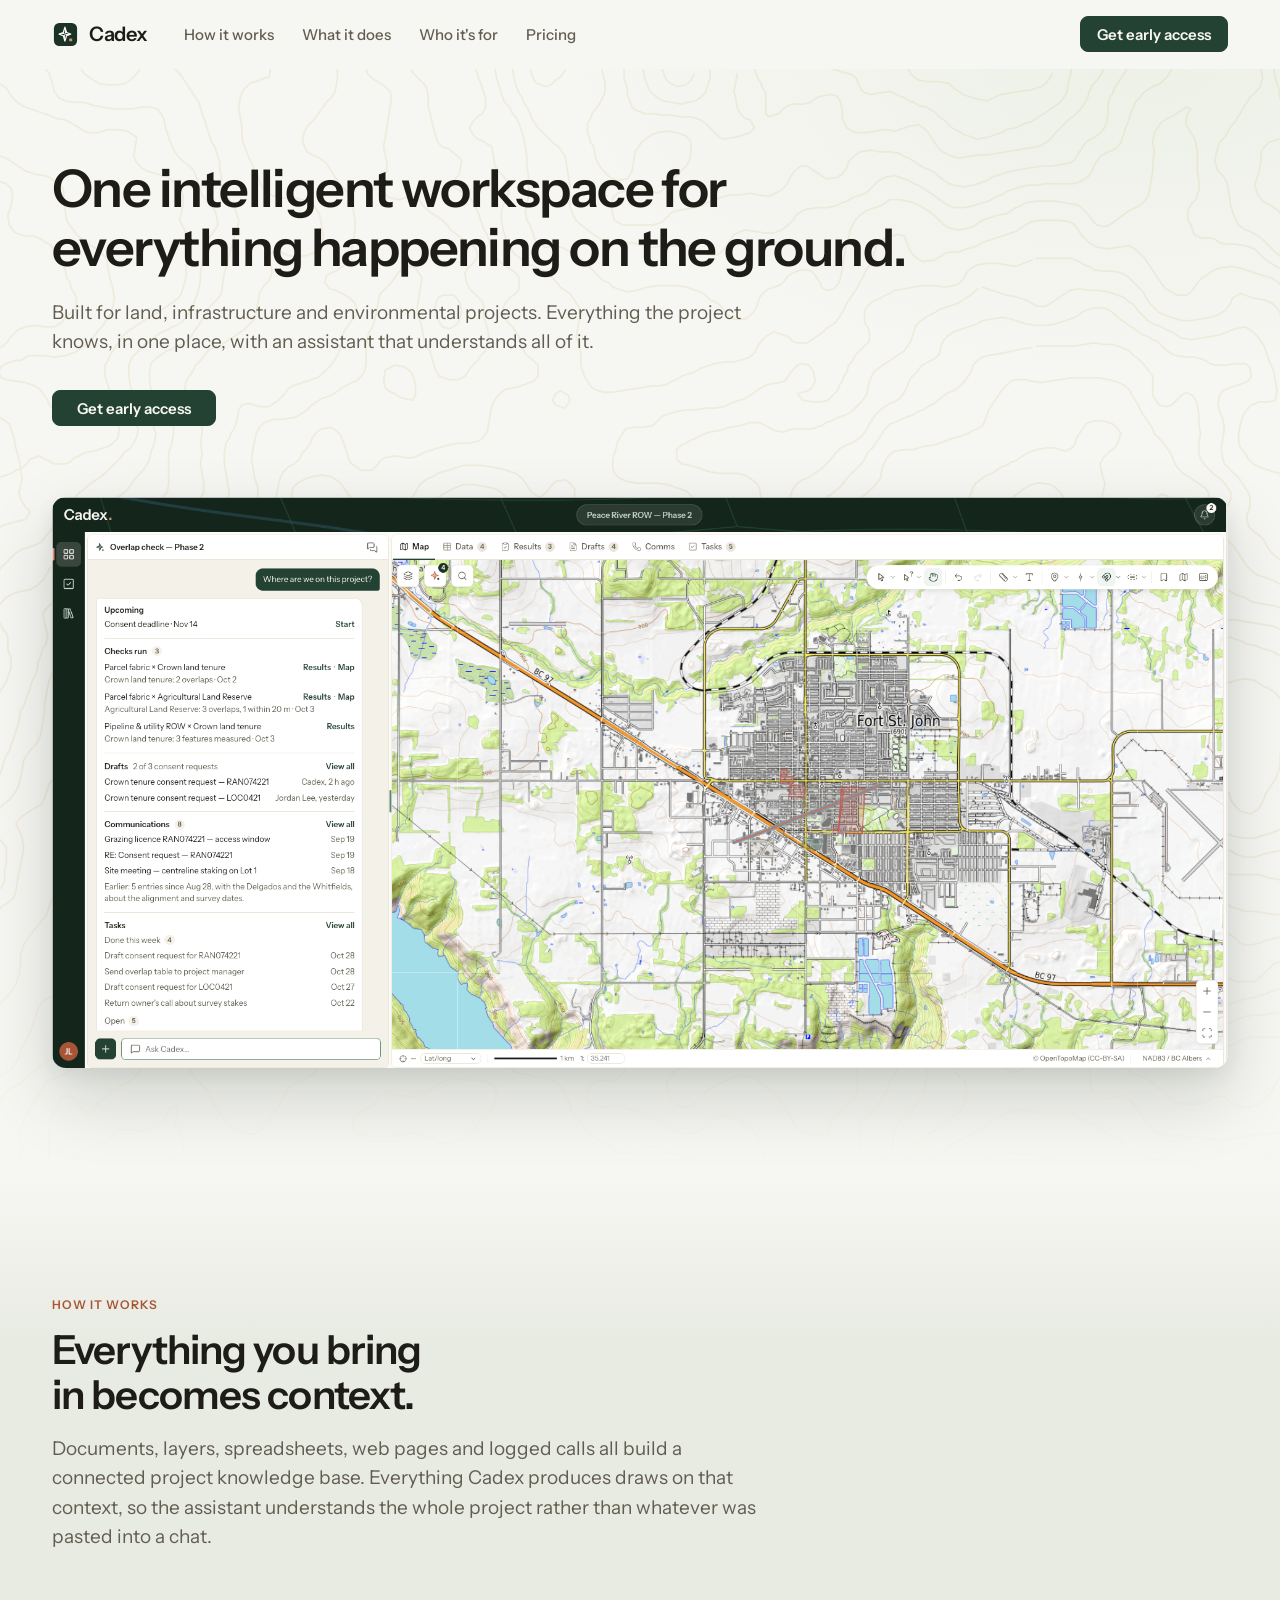
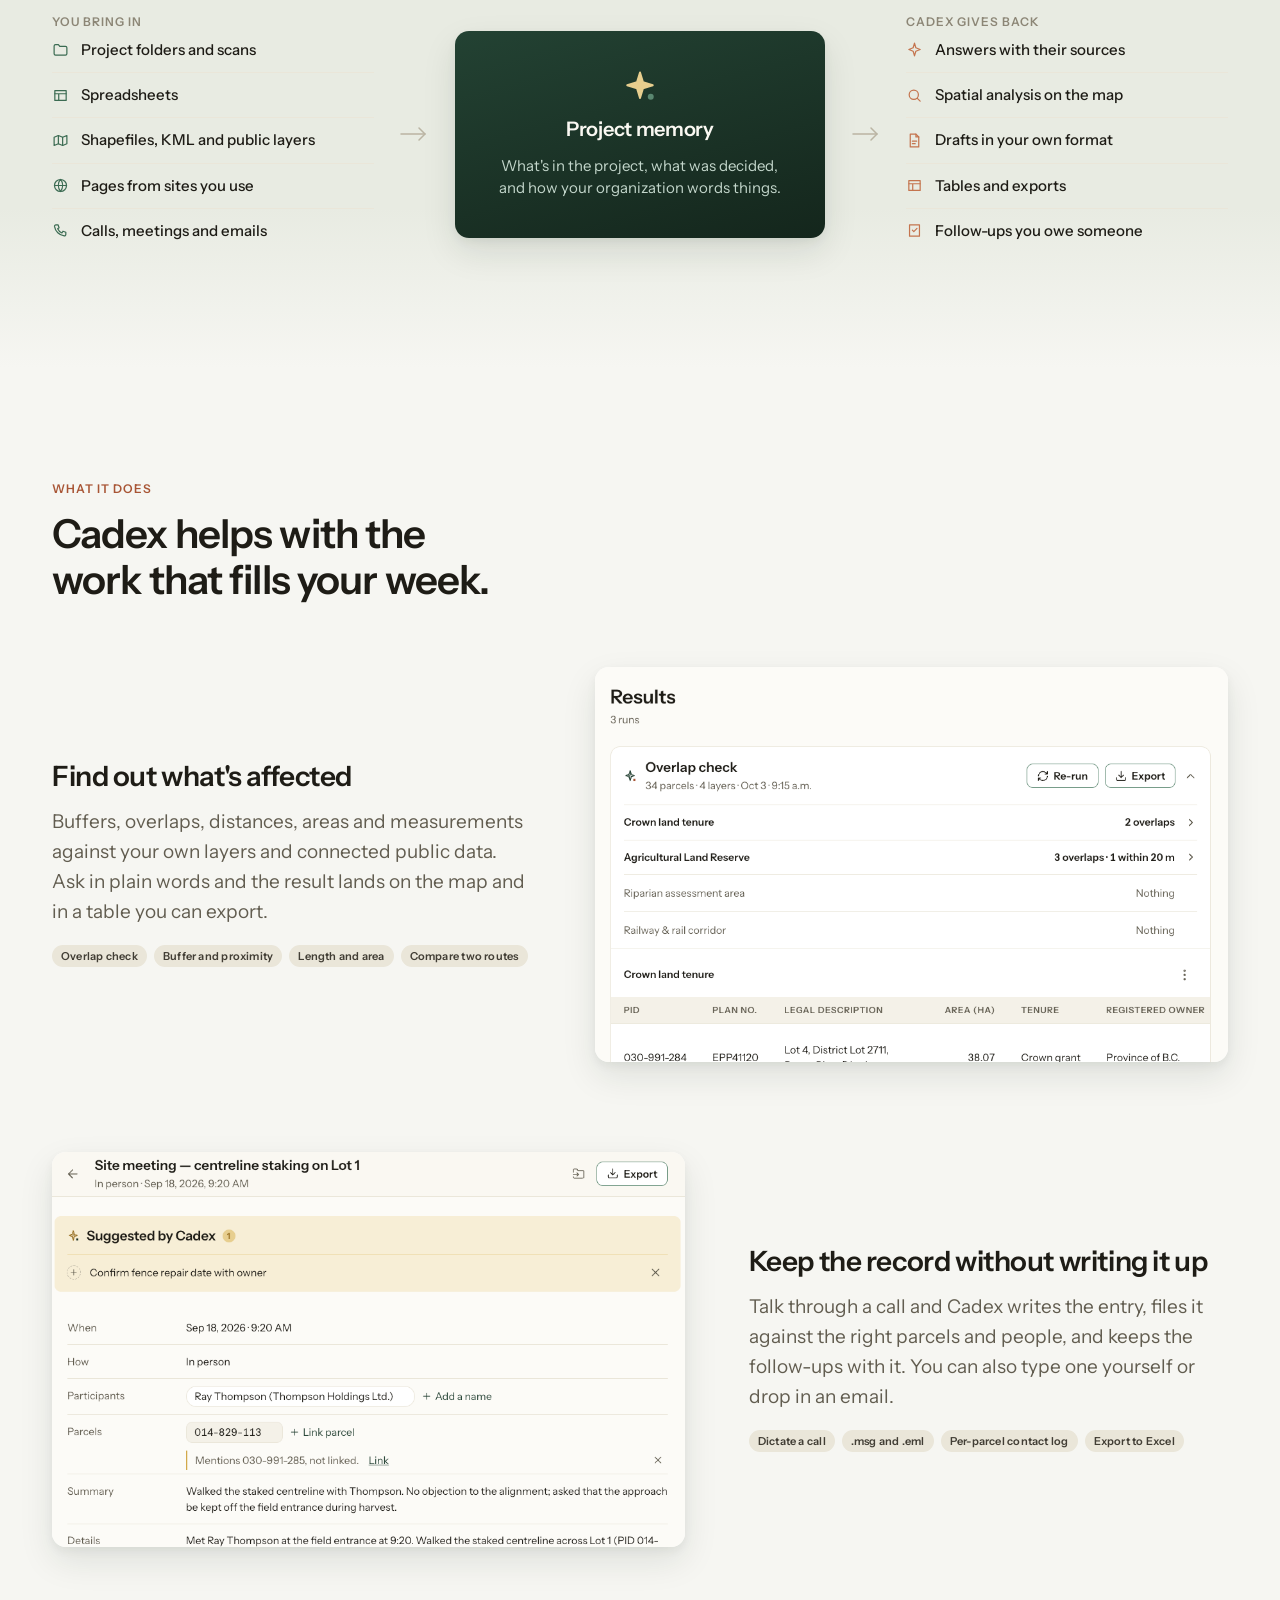
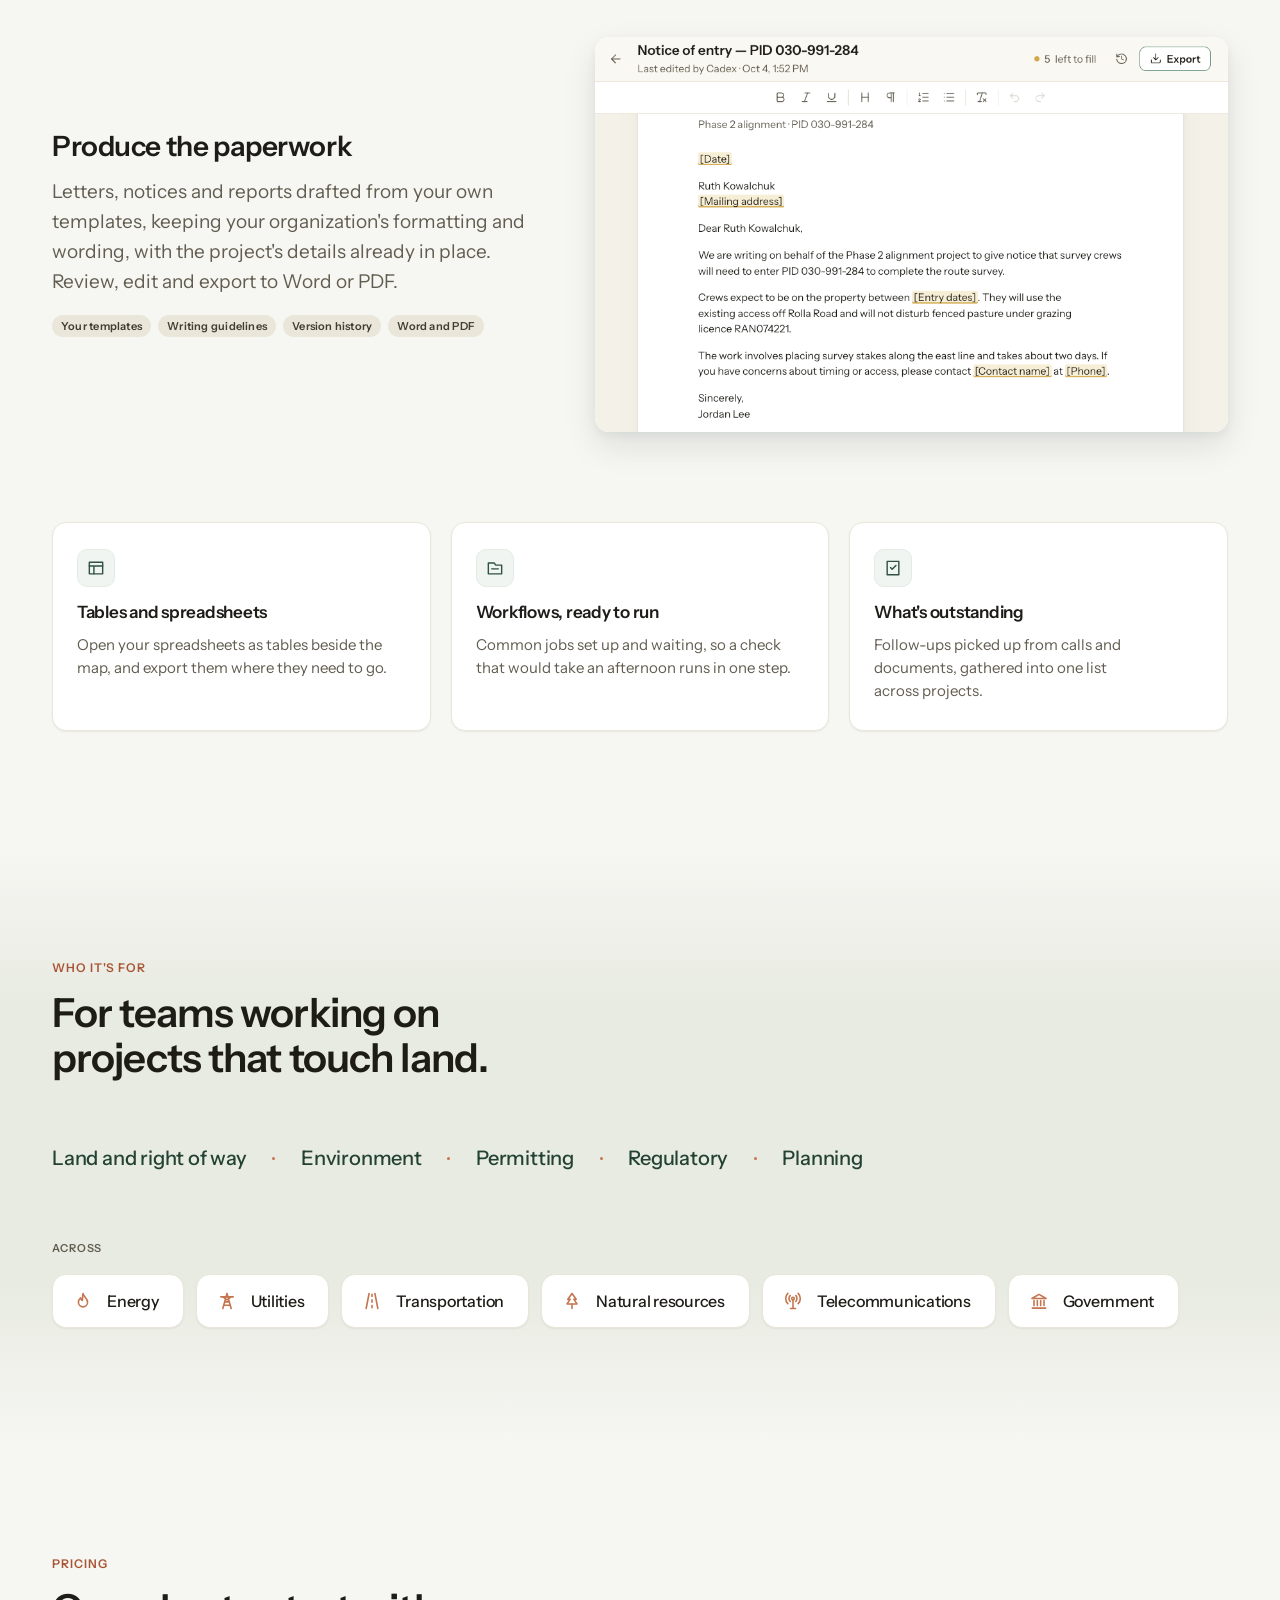
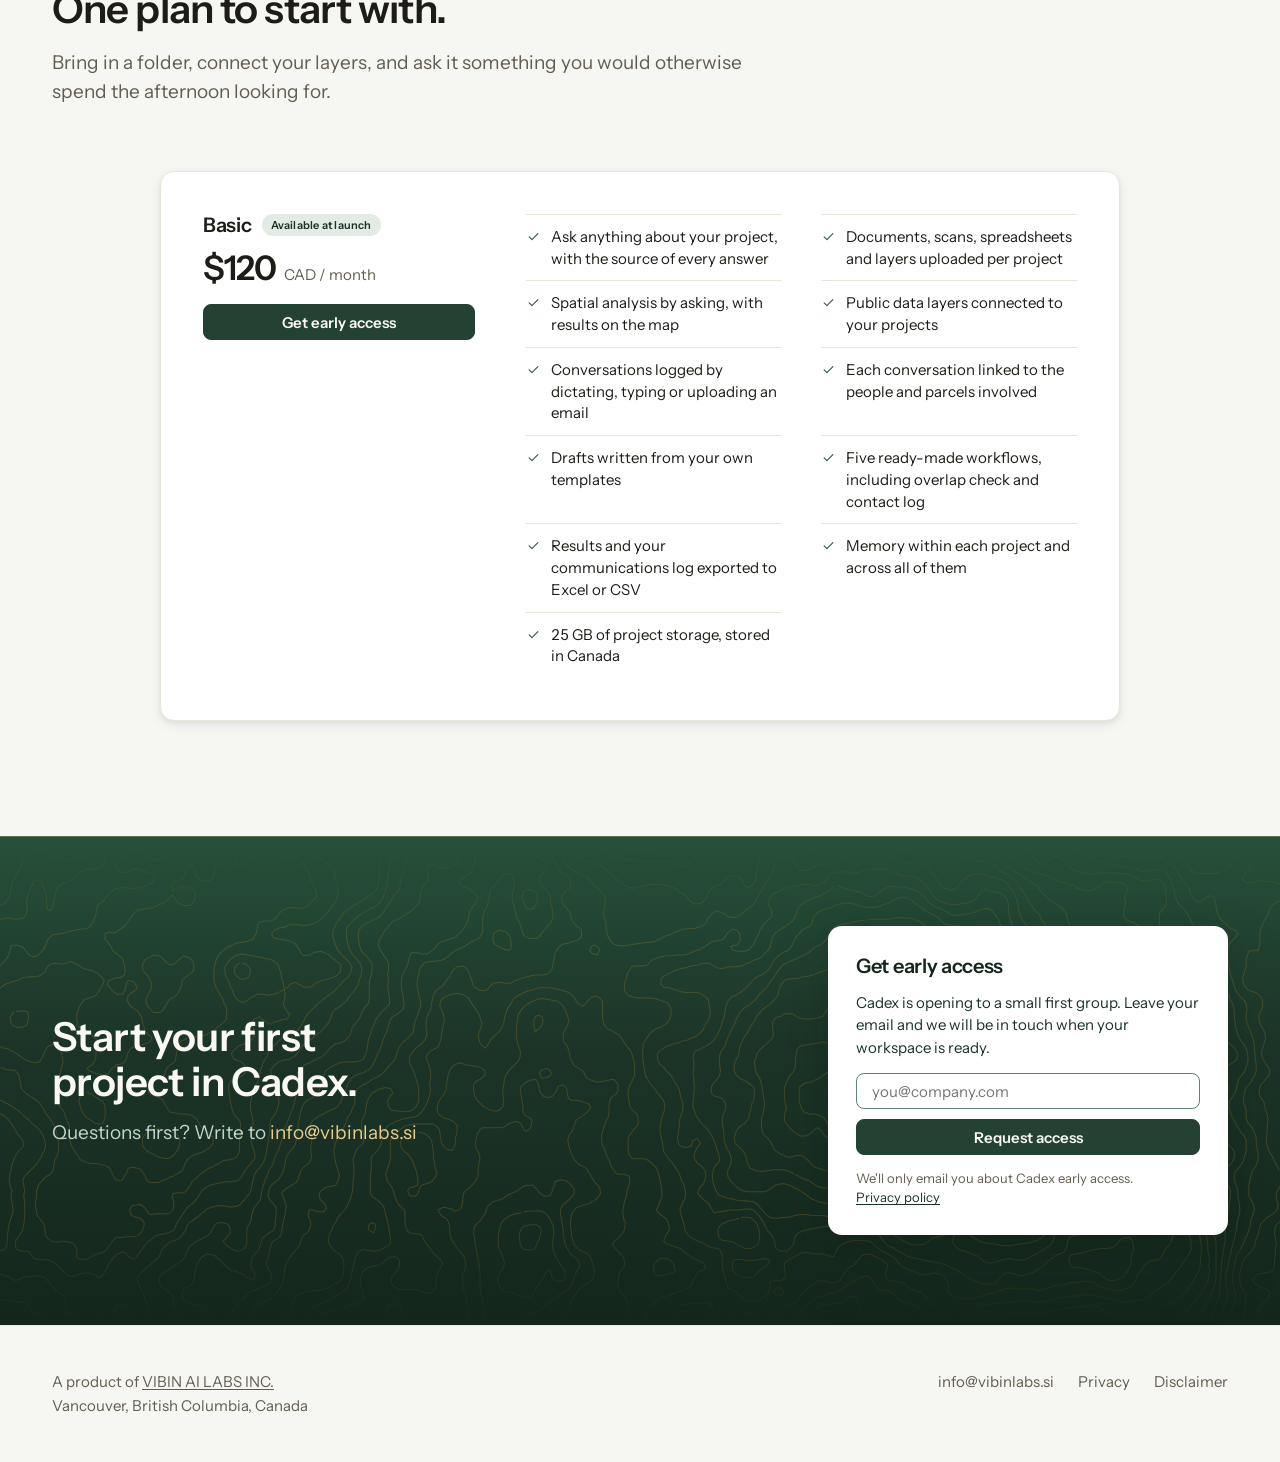
==== _cadex/index.html @ 61309edf "Hide Cadex page during restructure Rename cadex/ to _cadex/ so GitHub Pages (Jekyll) stops publishin" ====
<!DOCTYPE html>
<html lang="en">
<head>
<meta charset="utf-8">
<meta name="viewport" content="width=device-width, initial-scale=1, viewport-fit=cover">
<meta name="description" content="An intelligent workspace for land, infrastructure and environmental projects. Everything the project knows, in one place, with an assistant that understands all of it.">
<title>Cadex</title>
<meta property="og:type" content="website">
<meta property="og:url" content="https://vibinlabs.si/cadex/">
<meta property="og:title" content="Cadex">
<meta property="og:description" content="An intelligent workspace for land, infrastructure and environmental projects. Everything the project knows, in one place, with an assistant that understands all of it.">
<meta property="og:image" content="https://vibinlabs.si/cadex/share.png">
<meta property="og:image:width" content="512">
<meta property="og:image:height" content="512">
<meta name="twitter:card" content="summary">
<link rel="icon" href="favicon.svg" type="image/svg+xml">
<link rel="icon" href="favicon.png" type="image/png">
<link rel="apple-touch-icon" href="favicon.png">
<link rel="preconnect" href="https://fonts.googleapis.com">
<link rel="preconnect" href="https://fonts.gstatic.com" crossorigin>
<link rel="stylesheet" href="https://fonts.googleapis.com/css2?family=Instrument+Sans:wght@400;500;600;700&display=swap">
<link rel="stylesheet" href="cadex.css">
</head>
<body>


<svg width="0" height="0" style="position:absolute" aria-hidden="true" focusable="false"><defs>
<g id="topo"><path d="M1298 0L1300 3L1302 5L1305 6L1312 8L1318 7L1323 6L1327 4L1330 1"/><path d="M1283 0L1284 6L1284 10L1285 15L1287 18L1290 21L1296 21L1299 19L1304 18L1308 19L1315 21L1321 22L1327 22L1333 23L1336 25L1339 26L1345 27L1350 24L1354 21L1357 18L1360 17L1366 18L1369 21L1371 24L1372 31L1373 37L1376 42L1379 46L1382 48L1385 49L1388 51L1391 53L1394 57L1397 61L1400 62"/><path d="M1210 0L1212 3L1216 6L1220 7L1226 8L1232 8L1238 6L1241 5L1247 3L1251 1L1254 0"/><path d="M1268 0L1270 6L1271 12L1272 16L1274 21L1277 24L1280 28L1282 31L1285 34L1290 37L1296 37L1302 36L1308 37L1312 38L1318 38L1324 39L1329 40L1333 43L1334 46L1335 52L1336 56L1339 61L1345 62L1351 58L1353 55L1354 52L1356 49L1360 46L1363 48L1366 52L1368 55L1369 58L1370 64L1373 70L1376 73L1379 75L1382 78L1384 83L1385 86L1387 89L1388 92L1389 95L1391 98L1394 100L1397 102"/><path d="M1400 505L1397 507L1395 510L1394 517L1395 523L1396 529L1395 535L1395 541L1394 547L1394 553L1392 559L1388 560L1382 561L1376 562L1373 565L1370 569L1372 572L1376 575L1379 576L1382 578L1385 579L1388 581L1389 584L1388 588L1386 590L1383 593L1379 596L1377 599L1376 602L1375 608L1375 614L1376 620L1377 624L1380 627L1383 630L1388 632L1391 634L1394 637L1397 640L1400 643"/><path d="M1400 674L1397 676L1394 679L1392 682L1390 685L1388 687L1385 690L1382 691L1379 693L1376 694L1373 696L1369 699"/><path d="M1308 48L1302 51L1299 55L1300 61L1302 64L1305 67L1308 69L1311 73L1311 79L1312 83L1314 86L1316 89L1320 92L1324 92L1327 89L1328 86L1330 83L1331 76L1330 70L1327 68L1321 66L1318 64L1316 61L1315 55L1312 49"/><path d="M1192 0L1193 6L1191 12L1192 18L1195 21L1199 24L1202 25L1205 27L1208 31L1209 34L1212 37L1217 39L1223 40L1229 41L1234 43L1238 45L1244 45L1251 46L1254 46L1257 43L1258 40L1260 37L1262 34L1266 32L1270 34L1273 37L1275 43L1273 49L1272 54L1272 58L1274 64L1275 70L1276 76L1278 83L1280 89L1281 92L1282 95L1284 98L1287 101L1290 103L1293 107L1295 110L1297 113L1299 116L1301 119L1305 122L1312 124L1318 124L1324 124L1330 124L1334 122L1339 120L1342 118L1345 116L1347 113L1349 110L1350 107L1354 107L1357 108L1360 109L1363 111L1366 113L1368 116L1366 121L1363 123L1361 125L1359 128L1360 132L1363 134L1369 134L1373 133L1379 131L1385 133L1391 133L1397 134L1400 136"/><path d="M1400 154L1397 155L1394 157L1391 159L1389 162L1388 165L1386 171L1384 174L1382 177L1381 180L1379 183L1378 190L1378 196L1378 202L1376 208L1369 208L1366 209L1364 214L1363 220L1363 226L1361 232L1359 238L1360 245L1362 248L1365 251L1369 253L1373 254L1376 256L1379 259L1381 263L1381 269L1380 272L1379 275L1377 278L1377 284L1379 290L1381 293L1383 297L1384 300L1384 306L1382 312L1380 318L1380 324L1382 328L1385 333L1387 336L1389 339L1388 345L1385 348L1382 352L1379 355L1378 358L1377 364L1379 369L1382 373L1383 376L1384 382L1386 388L1387 394L1386 400L1386 407L1385 413L1385 419L1387 425L1388 428L1390 431L1392 434L1393 437L1395 440L1396 443L1398 446L1399 449"/><path d="M1400 466L1397 471L1396 474L1396 480L1398 486L1397 492L1394 495L1391 497L1388 499L1385 501L1382 504L1379 507L1377 514L1376 519L1374 523L1373 528L1372 532L1370 535L1368 538L1365 541L1362 544L1360 547L1358 553L1357 557L1356 562L1356 569L1357 575L1359 578L1361 581L1363 584L1363 590L1362 596L1362 602L1361 608L1361 614L1362 621L1364 624L1366 627L1368 630L1371 633L1374 636L1377 639L1379 641L1381 645L1382 648L1383 654L1382 660L1381 663L1380 666L1378 669L1376 672L1373 676L1369 678L1366 680L1363 682L1360 685L1357 686L1354 688L1351 690L1348 692L1345 696L1342 700"/><path d="M714 0L716 6L719 9L723 11L729 10L732 7L734 3"/><path d="M868 0L870 3L872 5L875 7L881 8L888 8L894 9L897 12L900 14L903 16L906 17L912 19L918 20L922 18L927 16L933 15L939 14L946 13L952 11L955 9L957 6L959 3"/><path d="M1124 0L1127 6L1130 9L1133 12L1137 15L1141 17L1144 18L1150 20L1153 21L1159 24L1162 28L1164 31L1165 34L1167 37L1168 40L1171 46L1174 47L1177 49L1180 51L1183 55L1183 61L1180 64L1177 66L1174 67L1171 70L1170 73L1171 77L1174 80L1180 82L1186 84L1193 85L1199 87L1202 89L1205 95L1207 98L1210 101L1214 103L1218 104L1223 105L1229 105L1235 106L1241 107L1247 108L1254 109L1257 107L1260 105L1266 105L1271 107L1275 110L1278 112L1281 114L1283 116L1286 119L1288 122L1290 125L1292 128L1294 131L1296 134L1299 138L1301 141L1302 146L1304 150L1306 153L1312 155L1316 153L1319 150L1324 148L1328 150L1329 153L1330 159L1331 165L1333 170L1335 174L1338 177L1342 180L1345 183L1348 185L1351 186L1354 190L1352 193L1349 196L1346 199L1344 202L1343 205L1342 211L1343 217L1344 223L1345 229L1346 235L1348 241L1349 245L1351 250L1353 254L1355 257L1358 260L1361 263L1363 266L1364 272L1363 278L1363 284L1365 290L1366 293L1368 297L1369 300L1371 306L1372 312L1372 318L1373 323L1373 327L1374 333L1374 339L1373 344L1370 348L1368 352L1366 355L1363 358L1362 361L1361 364L1360 370L1360 375L1362 379L1363 385L1363 391L1365 397L1368 400L1370 403L1372 407L1374 413L1374 419L1375 425L1376 430L1376 437L1374 443L1372 446L1370 449L1369 452L1367 459L1366 465L1366 471L1366 477L1368 480L1369 483L1371 486L1372 492L1370 498L1368 504L1367 510L1365 517L1364 520L1362 523L1361 526L1360 529L1358 532L1357 535L1355 538L1353 541L1352 544L1351 548L1350 553L1349 559L1348 566L1348 572L1350 578L1351 583L1352 587L1350 593L1349 596L1348 599L1346 602L1345 608L1347 614L1348 617L1350 621L1351 623L1353 627L1354 629L1357 633L1360 636L1363 639L1365 642L1366 645L1367 651L1365 657L1363 660L1361 663L1359 666L1356 669L1352 672L1348 675L1345 677L1342 680L1340 682L1336 685L1334 688L1332 691L1331 694L1330 697"/><path d="M702 0L703 6L705 11L707 15L711 18L714 20L720 21L726 22L730 21L735 20L738 18L741 15L742 12L744 6L744 1"/><path d="M821 0L827 2L832 3L836 6L837 9L839 13L841 15L845 16L851 15L857 14L863 17L866 18L869 20L872 21L875 23L880 24L885 27L888 30L891 32L894 35L896 37L900 39L903 41L906 42L912 44L918 43L924 41L927 40L930 38L936 37L942 34L946 33L949 31L952 29L954 28L958 25L961 23L964 21L966 18L968 15L969 9L970 5L971 0"/><path d="M1114 0L1116 6L1117 9L1119 12L1121 15L1124 18L1127 21L1132 24L1135 27L1138 29L1140 31L1144 33L1147 36L1150 39L1151 43L1151 49L1150 54L1150 58L1150 64L1150 70L1149 76L1150 80L1153 82L1156 83L1159 84L1162 86L1165 88L1168 90L1171 92L1174 94L1177 95L1180 98L1183 100L1186 102L1190 104L1193 106L1196 107L1199 109L1202 110L1208 112L1214 114L1220 115L1226 116L1232 117L1238 118L1242 119L1247 121L1254 122L1260 120L1266 119L1272 121L1275 123L1277 125L1279 128L1281 131L1282 134L1284 141L1285 147L1287 153L1288 156L1291 159L1293 161L1296 164L1299 168L1300 171L1302 174L1303 177L1305 180L1307 183L1309 186L1312 189L1315 192L1318 194L1321 197L1324 199L1327 202L1329 205L1330 209L1331 214L1332 220L1333 225L1334 229L1335 235L1336 239L1338 245L1340 248L1341 251L1342 254L1344 257L1345 260L1346 263L1348 266L1349 269L1350 275L1350 281L1351 287L1352 293L1354 300L1355 303L1357 306L1359 309L1361 312L1363 315L1364 318L1365 324L1365 330L1363 336L1362 339L1360 342L1358 345L1355 348L1353 355L1352 361L1351 364L1349 367L1347 370L1345 373L1344 379L1345 383L1347 388L1348 391L1350 394L1351 397L1353 400L1355 403L1357 407L1360 410L1362 413L1363 416L1363 422L1363 428L1361 434L1360 438L1357 443L1355 446L1352 449L1350 452L1350 459L1351 462L1352 465L1354 471L1354 477L1355 483L1356 489L1356 495L1354 501L1353 507L1352 514L1351 520L1349 526L1348 531L1347 535L1346 541L1344 547L1343 553L1342 558L1341 562L1341 569L1341 575L1342 580L1343 584L1342 589L1341 593L1339 596L1338 599L1336 605L1335 611L1335 617L1336 621L1338 627L1338 633L1337 639L1337 645L1338 651L1336 657L1333 659L1330 660L1327 661L1324 663L1321 666L1320 669L1318 676L1317 682L1317 688L1316 694L1315 697L1313 700"/><path d="M1017 700L1013 697L1010 695L1003 695L997 696L994 698L988 697L985 695L982 692L979 690L976 689L973 687L967 686L961 685L958 684L952 683L946 682L941 682L936 681L930 681L926 682L921 683L916 685L912 686L907 688L904 691L903 694L901 700"/><path d="M1221 700L1217 697L1214 696L1211 694L1208 693L1205 691L1202 690L1196 688L1190 687L1184 685L1180 683L1175 682L1171 681L1165 680L1160 679L1156 678L1150 676L1144 674L1138 674L1132 676L1129 679L1127 682L1125 685L1122 687L1119 688L1116 690L1113 692L1110 695L1107 700"/><path d="M573 510L570 513L568 517L568 523L569 529L570 532L573 535L580 536L583 535L586 533L587 529L589 526L591 520L592 514L590 510L586 508L580 508L573 510Z"/><path d="M690 0L690 6L692 12L692 16L694 21L695 24L698 26L703 28L708 28L714 29L720 29L726 30L732 30L738 32L741 34L744 37L747 40L750 43L753 44L759 43L763 42L769 40L772 37L769 32L766 31L763 28L761 24L760 18L759 14L760 9L761 3"/><path d="M772 0L774 6L776 9L777 12L779 15L779 21L779 28L781 30L787 28L790 25L793 23L796 22L802 22L807 21L811 18L814 17L820 16L824 17L826 21L827 26L827 31L830 37L833 39L836 40L842 40L848 39L854 38L860 39L866 37L869 36L875 35L878 37L881 40L883 43L885 46L887 49L890 52L894 54L900 56L906 55L912 54L918 54L924 53L930 52L936 51L942 50L948 49L952 48L955 46L958 44L961 40L964 37L967 34L970 31L973 29L976 26L979 22L981 18L982 15L983 12L985 9L988 6L990 3L991 0"/><path d="M1106 0L1107 4L1109 9L1110 13L1112 18L1114 21L1116 24L1119 28L1122 30L1125 32L1129 35L1131 37L1133 40L1135 43L1136 46L1137 52L1136 58L1135 61L1133 64L1131 67L1129 70L1127 73L1126 76L1124 79L1123 86L1124 92L1126 95L1128 98L1129 101L1130 107L1133 110L1137 113L1141 114L1144 113L1147 111L1150 108L1153 105L1159 106L1162 108L1165 111L1168 115L1171 118L1174 120L1180 122L1186 124L1193 125L1199 124L1205 123L1211 123L1217 123L1223 124L1229 124L1235 125L1241 128L1244 129L1247 131L1251 132L1257 132L1263 130L1269 131L1272 134L1274 138L1275 143L1275 147L1276 153L1275 159L1273 162L1270 165L1268 168L1268 174L1268 180L1270 183L1272 186L1275 188L1278 189L1281 191L1284 193L1287 195L1290 198L1293 200L1296 202L1299 204L1302 206L1305 210L1307 214L1306 220L1307 226L1312 229L1318 229L1321 230L1324 235L1325 238L1326 241L1328 245L1329 248L1331 251L1333 257L1335 263L1337 266L1338 269L1339 273L1340 278L1340 284L1340 290L1340 297L1340 303L1342 307L1345 310L1348 313L1351 316L1354 321L1353 327L1350 330L1345 333L1342 335L1339 339L1339 345L1340 348L1342 352L1343 355L1343 361L1341 364L1339 366L1337 370L1335 373L1334 379L1335 385L1336 389L1337 394L1338 400L1340 407L1340 413L1342 419L1345 422L1348 425L1350 428L1350 434L1348 439L1345 443L1342 445L1339 449L1338 455L1341 462L1343 465L1345 468L1346 471L1346 477L1345 483L1344 489L1343 495L1342 501L1340 507L1340 514L1340 520L1340 526L1339 531L1338 538L1337 544L1336 550L1336 556L1335 562L1335 569L1334 575L1334 581L1333 587L1331 593L1330 596L1329 599L1327 602L1326 608L1324 613L1321 617L1318 621L1315 623L1312 626L1309 630L1309 636L1307 642L1305 645L1304 648L1302 652L1300 657L1299 660L1297 663L1296 669L1297 676L1297 682L1296 685L1294 688L1293 691L1291 694L1287 695L1284 694L1281 691L1278 688L1275 685L1272 683L1266 683L1260 684L1254 684L1247 684L1241 684L1235 684L1229 683L1223 682L1217 681L1211 679L1208 678L1205 676L1202 675L1199 674L1193 672L1186 670L1180 670L1174 669L1168 668L1163 666L1159 665L1153 663L1150 662L1144 660L1141 659L1135 659L1129 658L1122 659L1117 663L1115 666L1114 669L1112 672L1108 676L1104 677L1101 678L1098 680L1095 683L1093 685L1089 687L1086 688L1080 690L1077 692L1074 694L1071 697L1068 699L1061 697L1059 694L1056 691L1052 688L1049 687L1043 686L1037 686L1031 686L1026 685L1022 684L1016 682L1010 680L1007 677L1003 675L1001 672L997 670L994 669L991 667L988 665L986 663L982 662L979 660L976 659L973 657L970 656L964 656L958 656L952 656L946 655L941 654L936 654L930 656L927 657L924 659L921 661L918 663L915 665L912 667L909 669L906 670L903 672L900 673L897 675L894 677L891 679L888 681L885 685L883 688L881 691L879 694L877 697L876 700"/><path d="M570 495L564 496L558 498L555 500L552 502L550 504L548 507L546 514L545 520L545 526L545 532L546 535L548 538L549 541L550 544L552 550L550 556L548 559L546 562L544 566L545 572L546 575L548 578L551 581L555 582L561 583L567 586L570 587L576 588L580 587L583 584L585 581L586 578L588 575L590 572L592 569L594 566L596 562L598 559L601 557L603 562L604 566L607 569L610 570L616 569L618 566L618 559L616 556L614 553L612 550L610 547L608 544L607 541L605 535L604 529L605 523L606 517L605 510L604 507L601 501L599 498L596 495L592 493L586 493L580 493L573 494"/><path d="M631 0L633 6L635 9L641 11L644 10L647 7L650 5L653 1"/><path d="M676 0L677 4L678 9L678 15L675 21L673 24L670 28L669 31L667 34L667 40L669 46L671 49L672 55L674 60L677 64L680 67L683 69L686 70L692 69L695 64L696 58L697 52L699 49L701 46L705 43L708 41L711 40L717 39L723 40L729 42L732 46L732 52L731 58L729 61L726 64L723 67L720 70L717 73L714 76L711 78L705 76L698 75L692 76L686 78L683 81L682 86L683 92L684 95L689 98L695 98L702 98L708 98L714 96L717 93L720 90L723 89L729 88L735 87L739 86L744 83L747 82L753 80L757 79L763 79L769 78L774 79L781 80L787 77L790 75L793 71L795 67L797 64L801 61L805 61L808 63L811 65L814 67L817 69L824 68L827 66L830 62L831 58L834 55L838 52L845 51L851 52L857 52L863 53L866 55L869 56L872 58L875 60L878 62L881 63L885 65L887 67L891 70L894 72L897 73L903 74L909 73L915 71L918 70L921 68L924 67L930 65L934 64L939 63L946 62L952 61L958 61L964 60L970 59L973 57L976 52L978 49L980 46L985 43L988 41L991 38L993 34L994 28L994 22L995 18L997 15L998 12L1000 9L1002 6L1004 3L1006 0"/><path d="M1098 0L1099 6L1101 12L1102 18L1103 24L1103 31L1104 35L1106 40L1105 43L1101 44L1095 46L1092 49L1090 52L1090 58L1089 63L1088 67L1086 73L1088 79L1091 83L1095 85L1098 87L1101 89L1103 92L1105 95L1107 98L1108 104L1110 110L1113 113L1116 115L1119 117L1122 119L1125 120L1129 122L1135 124L1140 125L1144 126L1150 128L1153 130L1156 132L1159 133L1165 134L1171 136L1174 137L1177 138L1180 141L1183 142L1190 143L1196 142L1199 140L1202 139L1205 136L1208 134L1211 133L1217 133L1223 134L1228 134L1232 137L1234 141L1232 144L1230 150L1231 156L1230 162L1229 167L1229 171L1231 174L1235 176L1241 178L1244 180L1247 182L1251 185L1254 188L1257 192L1260 195L1263 198L1266 200L1269 202L1272 203L1275 205L1278 208L1280 211L1282 214L1284 217L1286 220L1288 223L1291 226L1293 229L1296 232L1299 235L1302 237L1305 239L1308 241L1312 242L1315 244L1317 248L1320 251L1321 254L1322 257L1324 261L1326 266L1328 269L1329 272L1330 278L1331 284L1330 290L1328 297L1327 300L1326 306L1327 311L1329 315L1332 318L1334 321L1331 327L1329 330L1327 336L1327 342L1329 348L1330 352L1331 358L1330 364L1329 367L1327 370L1325 376L1325 382L1325 388L1326 394L1325 400L1325 407L1325 413L1325 419L1324 425L1324 431L1326 437L1328 440L1329 446L1330 452L1331 459L1333 465L1334 468L1335 474L1334 480L1333 486L1332 492L1330 498L1329 501L1328 504L1326 510L1327 516L1328 520L1330 526L1330 532L1330 536L1330 541L1330 547L1330 552L1330 559L1330 566L1329 572L1327 578L1325 584L1324 588L1321 593L1319 596L1317 599L1315 602L1314 605L1312 608L1308 611L1305 614L1302 617L1300 621L1299 624L1297 630L1296 634L1295 639L1293 644L1291 648L1288 651L1284 654L1281 656L1278 658L1275 659L1269 662L1266 663L1263 666L1260 668L1257 670L1251 671L1244 670L1241 667L1238 664L1235 660L1232 658L1226 660L1223 662L1220 665L1217 666L1211 665L1208 663L1205 661L1202 658L1199 656L1193 655L1186 655L1180 656L1174 656L1168 654L1162 652L1158 651L1153 649L1150 647L1147 644L1144 642L1141 640L1135 640L1132 643L1129 645L1125 648L1122 649L1117 651L1113 653L1110 656L1108 660L1107 663L1104 666L1101 668L1095 669L1089 669L1083 670L1077 671L1071 672L1064 673L1058 672L1052 671L1046 671L1040 670L1034 670L1029 669L1025 668L1022 666L1019 663L1017 660L1015 657L1013 654L1011 651L1008 648L1003 645L997 646L991 647L987 645L984 642L983 639L983 633L982 627L979 624L976 622L973 620L967 620L961 622L955 623L949 624L946 625L942 627L939 629L933 630L930 628L927 624L926 621L924 617L921 615L918 613L912 613L906 612L900 614L898 617L897 621L897 627L898 630L901 633L904 636L905 639L905 645L903 651L901 654L898 657L894 660L891 663L888 665L885 667L881 669L878 671L875 674L872 678L871 682L869 685L867 691L866 694L864 697L863 700"/><path d="M403 700L402 694L404 688L406 686L409 683L411 682L414 679L412 672L411 669L410 666L408 663L409 657L409 651L404 654L402 657L401 660L398 663L393 666L387 667L381 666L375 666L372 667L369 669L366 672L363 674L360 675L357 677L354 678L351 679L348 681L345 685L343 688L342 694L342 698"/><path d="M464 700L461 698L458 695L454 693L451 692L445 691L440 694L439 697L437 700"/><path d="M645 700L641 697L637 696L631 696L625 697L620 697L616 698L610 699L604 700L598 700"/><path d="M711 700L708 698L705 695L702 693L695 692L689 691L683 693L680 694L677 697L674 700"/><path d="M607 461L606 465L604 471L603 474L601 476L596 477L592 475L589 472L586 468L583 465L576 465L573 466L570 468L567 470L564 472L561 473L555 476L552 478L549 480L543 482L539 483L535 486L533 489L532 492L531 495L529 498L527 501L525 504L522 507L519 510L518 517L519 523L520 529L521 535L522 541L523 547L524 553L525 559L525 564L525 569L525 575L526 581L527 587L528 593L528 596L529 602L530 608L531 614L534 619L538 621L543 622L549 623L555 622L561 621L564 619L567 616L570 613L573 610L576 608L580 607L583 605L586 604L589 602L592 601L595 598L597 596L601 593L604 591L607 589L610 587L613 584L616 582L619 580L622 578L624 575L626 572L627 569L628 565L631 559L633 556L634 553L632 547L629 544L625 541L623 538L621 535L619 532L618 529L617 523L616 518L616 514L615 507L614 501L613 497L613 492L616 486L619 484L622 481L625 478L628 474L628 469L625 465L622 462L619 460L613 459L607 461Z"/><path d="M620 0L621 6L622 10L624 15L626 18L627 21L629 24L631 28L632 31L634 34L636 37L639 40L642 43L645 46L649 49L651 52L653 55L654 61L655 67L656 73L656 79L656 86L658 92L660 95L663 98L667 101L671 104L674 106L677 108L683 109L689 109L695 109L702 111L708 112L714 111L720 111L726 111L732 111L735 113L738 114L741 116L747 117L750 116L753 113L755 110L757 107L759 104L763 102L766 101L772 102L778 103L784 103L789 101L793 98L796 95L798 92L802 89L805 88L811 87L817 87L823 86L827 84L830 83L833 81L836 80L839 79L842 78L845 75L847 73L850 70L854 68L860 67L866 69L869 70L872 72L875 73L878 75L881 77L884 79L888 82L891 84L894 86L897 87L903 87L909 86L915 84L919 83L924 80L927 79L930 77L933 76L939 74L943 73L949 73L955 72L961 72L967 72L973 72L978 70L982 67L984 64L985 61L987 58L989 55L994 52L997 51L1000 49L1002 46L1003 43L1005 37L1007 32L1008 28L1010 24L1011 21L1013 19L1016 15L1019 13L1022 11L1025 10L1028 8L1031 5L1034 0"/><path d="M1090 0L1091 6L1089 12L1086 15L1083 18L1081 21L1079 24L1077 28L1075 31L1073 34L1071 36L1069 40L1067 43L1064 46L1063 49L1062 52L1061 58L1063 64L1066 67L1068 70L1069 73L1070 79L1071 86L1073 92L1076 98L1080 101L1083 102L1087 104L1091 107L1094 110L1097 113L1100 116L1104 118L1107 120L1110 122L1113 124L1116 125L1119 128L1122 130L1125 132L1129 134L1132 136L1135 138L1137 141L1139 144L1142 147L1144 149L1147 152L1150 154L1153 156L1156 158L1159 160L1162 162L1164 165L1166 168L1167 171L1168 175L1170 180L1171 184L1174 190L1176 193L1180 195L1186 196L1193 196L1199 198L1204 199L1208 201L1210 205L1212 208L1217 208L1219 205L1220 202L1221 199L1224 196L1229 195L1232 196L1235 199L1238 202L1241 204L1244 205L1247 207L1251 209L1254 213L1255 217L1256 220L1258 223L1263 226L1266 228L1269 229L1272 231L1275 233L1278 235L1281 237L1284 239L1287 240L1290 241L1293 243L1296 245L1299 247L1302 250L1305 252L1308 254L1311 257L1314 260L1315 263L1317 266L1318 269L1320 272L1321 276L1322 281L1322 287L1320 293L1318 297L1317 300L1315 306L1314 312L1313 318L1312 324L1312 329L1311 333L1312 338L1312 342L1314 348L1316 352L1317 355L1318 358L1318 364L1318 368L1316 373L1315 379L1315 385L1315 391L1314 397L1312 400L1310 403L1307 407L1304 410L1303 413L1302 419L1304 425L1306 428L1308 431L1310 434L1312 437L1313 440L1314 443L1316 446L1317 449L1319 452L1320 455L1322 462L1323 468L1324 474L1323 480L1322 486L1321 492L1320 498L1319 504L1318 510L1319 517L1320 523L1321 529L1321 535L1322 541L1323 547L1322 553L1323 559L1322 566L1321 570L1318 575L1317 578L1315 581L1313 584L1311 587L1308 590L1306 593L1303 596L1301 599L1298 602L1296 605L1294 608L1292 611L1290 614L1288 621L1287 624L1285 627L1284 630L1282 633L1280 636L1276 639L1272 642L1269 644L1266 647L1263 649L1260 652L1257 654L1254 657L1249 657L1245 654L1243 651L1242 648L1240 642L1238 639L1235 636L1229 635L1223 634L1220 633L1218 630L1215 624L1211 623L1208 627L1207 630L1205 633L1202 635L1196 636L1190 635L1184 633L1182 630L1180 625L1177 621L1173 621L1168 622L1165 624L1159 625L1155 624L1150 622L1146 621L1141 620L1135 620L1129 619L1122 618L1116 620L1113 621L1110 623L1107 625L1104 629L1102 633L1100 636L1098 639L1097 642L1094 645L1092 648L1089 650L1083 652L1077 652L1071 649L1068 646L1064 645L1058 647L1055 649L1049 650L1043 650L1037 649L1034 647L1031 645L1028 642L1025 639L1022 637L1019 635L1016 633L1013 632L1010 631L1007 629L1004 627L1002 624L1000 621L999 617L997 614L994 612L991 610L988 609L985 607L982 606L979 604L976 603L970 601L966 602L964 604L961 606L958 608L952 609L948 608L944 605L941 602L940 599L938 593L936 587L933 586L929 587L925 590L921 593L918 594L912 594L906 595L900 596L894 598L891 601L888 605L886 608L885 613L883 617L882 621L880 627L880 633L879 639L877 645L875 648L873 651L870 654L867 657L864 660L862 663L860 666L859 672L858 679L856 682L854 685L852 688L849 691L846 694L843 697L841 700"/><path d="M763 700L759 698L756 696L750 694L744 692L741 690L738 689L735 687L732 685L729 684L723 682L720 681L717 680L714 678L711 677L705 676L699 679L695 680L689 681L684 679L680 676L677 674L674 672L671 671L668 669L666 666L664 663L662 661L659 657L657 654L656 651L655 648L653 645L652 642L650 639L647 636L641 634L634 633L628 631L622 630L619 628L617 627L615 624L615 617L616 614L619 608L620 605L622 602L623 599L625 593L626 590L628 587L630 584L632 581L634 578L637 575L641 573L644 571L647 569L649 566L650 559L649 553L647 547L646 544L644 541L641 539L637 537L634 536L631 533L628 530L627 526L625 521L625 517L624 510L624 504L625 498L626 495L628 492L631 489L634 488L637 487L644 485L647 483L650 482L653 479L655 477L657 474L656 468L654 465L651 462L649 459L647 456L645 452L643 449L641 446L637 444L634 443L631 440L628 437L627 434L625 431L623 425L622 421L621 416L622 411L625 407L627 403L628 400L630 394L634 391L637 389L641 386L644 383L646 379L644 376L641 375L635 373L631 372L625 372L622 370L621 367L620 361L619 358L616 355L610 357L609 361L607 364L605 367L601 369L595 368L592 365L590 361L589 355L586 349L580 350L576 352L573 354L570 357L569 361L570 367L571 373L572 379L572 385L574 388L579 391L582 394L581 400L580 403L576 406L573 404L571 400L569 397L564 395L558 397L555 399L552 401L546 402L540 402L534 402L528 402L525 404L522 409L521 413L520 419L521 425L523 428L524 431L525 435L524 440L523 446L523 452L522 457L519 462L516 465L513 468L509 471L507 474L506 480L506 484L505 489L502 492L497 493L494 491L491 490L485 489L479 492L482 497L485 500L488 501L490 504L492 510L492 517L493 523L495 526L497 529L499 532L501 535L503 537L506 541L508 544L509 550L509 556L506 562L506 569L506 573L507 578L509 584L509 588L510 593L512 599L512 603L512 608L511 611L509 614L507 617L504 621L502 624L499 627L496 630L492 633L488 635L485 636L482 638L479 640L476 645L475 648L473 651L471 654L469 657L467 660L464 663L462 666L458 669L454 669L448 667L445 666L442 663L439 660L437 657L435 654L433 651L432 648L430 645L429 642L426 639L423 636L421 634L418 630L416 627L413 624L409 622L403 622L397 623L393 624L387 627L385 630L383 633L379 636L375 638L372 640L369 642L366 645L363 647L360 649L357 654L354 656L350 654L348 651L346 648L342 645L336 647L334 651L332 654L330 660L329 663L329 669L329 676L329 682L328 688L327 694L325 697L323 700"/><path d="M586 280L584 284L584 290L585 297L589 294L592 291L594 287L593 281L589 279L586 280Z"/><path d="M592 339L590 342L592 348L598 347L602 345L603 342L601 339L598 337L592 339Z"/><path d="M454 406L448 408L445 409L442 411L439 415L438 419L439 424L442 428L445 430L448 433L450 437L452 440L454 446L456 452L457 459L457 465L451 467L448 468L446 471L448 476L454 477L457 474L459 468L461 465L467 463L470 462L473 460L476 456L478 452L476 446L475 440L474 434L474 428L473 422L472 416L470 413L467 410L464 408L458 407"/><path d="M580 634L586 634L592 635L598 635L604 636L609 639L610 644L609 648L608 651L606 654L604 657L601 659L598 663L596 666L593 669L589 672L583 674L576 675L571 672L567 671L563 669L558 668L552 669L546 670L540 670L534 670L528 670L524 669L520 666L519 663L521 657L525 655L528 653L531 652L534 649L537 645L540 643L546 644L551 645L555 646L559 645L564 643L567 642L570 640L573 638L576 636L580 634Z"/><path d="M609 0L610 6L612 12L613 16L615 21L618 24L620 28L622 30L624 34L625 37L627 43L628 49L629 55L629 61L630 67L630 73L630 79L629 86L628 90L629 95L631 98L633 104L634 107L636 110L641 112L647 111L653 113L656 115L659 117L662 119L665 121L668 124L671 127L674 130L677 133L680 134L683 137L686 138L692 140L698 139L705 137L711 136L717 136L723 136L729 137L735 139L738 140L741 142L744 145L747 146L750 148L753 152L756 155L759 157L766 157L769 155L771 153L773 150L774 147L775 144L777 141L781 138L787 136L790 134L793 130L796 128L802 126L808 127L811 131L813 134L814 137L817 139L822 138L825 134L826 131L827 125L828 119L829 113L831 107L832 101L835 95L838 92L842 89L848 87L851 86L854 84L857 82L863 82L868 83L872 84L876 86L881 89L885 92L888 95L891 98L894 100L900 101L906 100L909 99L912 97L915 95L918 94L924 92L930 91L933 89L936 87L939 86L942 84L949 83L955 83L961 83L967 84L973 85L976 86L979 89L982 92L984 95L987 98L991 99L995 98L999 95L1003 92L1007 89L1013 86L1016 84L1019 80L1020 76L1021 70L1022 64L1022 58L1023 52L1022 46L1023 40L1025 37L1027 34L1031 31L1034 30L1037 28L1040 26L1043 24L1046 25L1044 28L1043 31L1043 35L1046 40L1048 43L1049 46L1050 52L1050 58L1050 64L1051 70L1051 76L1049 82L1046 85L1044 89L1044 95L1046 98L1048 104L1052 106L1058 106L1061 107L1064 109L1068 110L1074 110L1080 111L1086 113L1089 116L1092 119L1095 121L1098 123L1101 125L1104 126L1107 128L1110 131L1113 134L1115 138L1117 141L1119 144L1121 147L1123 150L1125 153L1126 156L1128 159L1130 162L1133 165L1135 167L1138 171L1139 174L1141 177L1143 180L1144 183L1146 186L1147 190L1150 193L1153 196L1156 199L1159 201L1162 204L1165 208L1167 211L1171 214L1174 215L1179 217L1183 220L1186 223L1188 226L1190 232L1191 235L1193 238L1196 241L1198 245L1199 248L1201 251L1205 254L1211 255L1217 255L1223 255L1229 255L1235 254L1238 252L1241 250L1244 249L1249 248L1254 247L1260 247L1266 247L1270 248L1275 249L1280 251L1284 253L1287 255L1290 258L1293 259L1296 261L1299 262L1302 263L1305 266L1308 269L1310 272L1312 275L1313 278L1313 284L1312 290L1310 293L1309 297L1307 300L1305 303L1304 306L1302 310L1302 315L1301 321L1300 327L1299 332L1299 336L1299 342L1299 347L1300 352L1301 358L1302 364L1302 370L1302 376L1300 382L1299 386L1296 389L1293 391L1290 392L1288 394L1286 397L1286 403L1288 407L1290 409L1291 413L1292 419L1292 425L1294 431L1296 434L1298 437L1299 440L1301 446L1302 451L1305 455L1306 459L1307 462L1308 466L1309 471L1309 477L1308 483L1307 489L1307 495L1308 500L1310 504L1311 510L1312 516L1312 520L1313 526L1314 532L1314 538L1313 544L1313 550L1312 556L1311 559L1309 562L1307 566L1306 569L1304 572L1302 574L1300 578L1298 581L1295 584L1291 587L1287 590L1284 592L1281 594L1278 596L1275 597L1270 599L1266 601L1263 602L1260 605L1257 607L1254 608L1247 610L1243 611L1238 613L1232 614L1229 612L1226 610L1223 608L1220 607L1214 605L1208 602L1205 600L1202 598L1199 597L1193 596L1186 597L1180 598L1174 598L1168 599L1162 600L1156 601L1150 602L1144 604L1138 605L1132 604L1125 603L1119 604L1113 605L1107 606L1101 608L1095 608L1089 608L1083 608L1077 610L1074 612L1071 613L1068 615L1064 617L1061 618L1058 620L1055 623L1052 625L1049 626L1043 627L1040 626L1037 624L1034 621L1031 619L1028 617L1025 616L1022 615L1019 612L1016 608L1014 605L1012 602L1007 599L1003 597L999 596L994 595L989 593L985 591L982 589L979 586L976 583L973 581L967 580L961 579L958 577L956 572L954 569L952 566L949 564L942 565L939 567L937 569L933 570L930 572L927 574L924 576L921 579L918 580L915 582L909 583L905 584L900 586L897 587L894 588L891 590L888 592L885 594L882 596L879 599L877 602L875 605L874 608L872 611L870 614L868 617L866 621L864 624L862 627L861 630L859 633L857 636L856 639L855 642L853 645L851 648L849 651L846 654L843 657L840 660L838 663L838 669L839 674L839 679L836 685L834 688L833 690L830 694L829 697L827 700"/><path d="M790 700L788 697L786 694L784 692L781 688L778 685L777 682L775 676L773 669L770 666L766 663L763 660L759 658L753 657L747 658L744 660L741 663L738 666L735 668L729 669L723 667L720 666L717 663L714 661L711 659L708 658L702 656L696 654L692 653L689 651L683 651L677 652L671 651L668 649L666 645L668 639L671 636L677 635L683 636L688 633L690 630L691 627L692 622L692 617L691 611L689 607L688 602L687 596L686 591L684 587L680 584L678 581L676 575L676 569L677 562L679 559L681 556L683 553L683 547L682 544L680 541L677 538L674 535L671 532L670 529L672 526L676 523L679 520L681 517L683 514L684 507L682 501L681 495L682 489L683 483L685 477L686 471L688 465L689 459L688 455L683 453L677 453L674 452L671 448L668 443L667 440L666 437L664 434L663 431L662 428L661 425L659 422L658 416L658 410L660 403L662 397L663 394L665 391L666 385L666 379L667 373L668 370L671 367L674 365L676 361L676 355L674 352L671 349L665 350L662 351L656 352L652 352L647 350L642 348L640 345L639 342L636 339L631 336L628 334L626 330L624 327L623 321L622 317L620 312L617 309L616 306L616 300L617 297L619 293L621 290L622 284L620 278L619 275L616 269L613 266L610 264L607 263L601 262L595 261L589 261L584 263L580 265L576 267L573 270L571 272L569 275L567 278L566 284L565 290L565 297L565 303L566 309L567 312L569 318L569 324L568 327L566 330L563 333L560 336L557 339L555 342L553 345L552 348L551 355L550 361L550 367L551 373L550 379L547 382L543 384L537 383L531 380L528 378L525 375L522 372L519 367L518 361L518 355L520 352L525 349L528 347L531 344L530 339L525 336L522 335L515 334L509 333L503 331L497 333L494 336L492 339L490 345L489 352L488 356L488 361L485 366L482 370L480 373L479 376L478 382L479 386L482 389L485 391L488 392L491 393L494 394L497 396L500 400L500 407L498 413L498 419L497 423L494 427L488 425L485 422L483 419L482 413L481 407L480 403L477 400L473 398L467 398L461 398L454 398L448 399L443 400L439 403L436 405L433 408L431 410L429 413L427 416L427 422L427 428L427 434L426 440L425 443L424 446L422 452L423 459L425 462L427 465L429 468L430 471L432 477L433 480L436 486L439 489L442 492L443 495L443 501L443 507L445 514L448 517L451 518L458 518L462 520L463 523L466 529L469 532L471 535L473 538L476 541L479 544L482 547L484 550L482 555L479 559L478 562L477 569L477 575L476 578L474 581L470 583L464 582L461 581L454 579L448 579L442 579L436 579L433 577L430 575L428 572L428 566L431 562L434 559L436 556L437 553L437 547L434 544L430 543L425 544L421 547L418 550L415 552L410 553L406 554L400 556L397 559L396 562L394 566L394 572L396 578L397 581L398 587L397 590L393 593L387 595L382 596L378 598L375 599L369 601L363 602L357 604L354 605L352 608L350 611L349 614L347 617L345 624L344 627L342 629L339 631L336 632L332 634L329 635L326 638L324 642L322 645L320 648L318 651L316 654L314 657L313 660L311 666L311 672L312 679L311 685L310 688L308 694L307 700"/><path d="M720 546L717 550L715 553L715 559L716 562L720 564L726 564L729 562L735 561L739 559L738 556L736 550L733 547L729 545L723 545L720 546Z"/><path d="M427 595L430 594L436 596L438 599L438 605L436 608L435 611L434 614L430 616L427 612L425 608L423 605L423 599L426 596Z"/><path d="M597 0L598 4L600 9L601 12L603 18L603 24L601 28L598 30L595 33L593 37L595 41L598 44L601 45L607 49L608 55L609 61L611 64L614 67L616 70L618 73L617 79L616 82L614 86L613 89L613 95L614 101L616 107L617 110L619 113L621 116L625 119L628 121L631 123L634 124L637 126L641 127L644 130L647 133L650 137L653 139L656 141L658 144L660 147L662 150L662 156L661 162L660 168L662 174L663 180L663 186L665 193L667 196L669 199L671 201L677 203L683 203L689 202L695 201L702 200L708 199L712 199L717 198L720 196L723 195L726 193L729 192L735 190L738 188L741 187L747 185L753 184L759 184L766 182L769 181L772 178L774 174L776 171L779 168L784 165L790 167L793 168L796 171L799 172L805 172L808 170L811 168L814 166L817 163L820 161L823 159L825 156L827 153L830 147L832 144L834 141L836 138L838 134L840 131L841 128L843 125L845 122L846 119L848 113L849 110L852 107L857 105L863 104L866 105L868 110L869 113L871 116L874 119L878 121L885 120L888 118L891 116L894 115L900 115L905 113L909 112L912 111L915 109L918 108L924 106L930 104L936 102L939 100L942 98L946 96L951 95L958 95L964 95L970 96L973 98L975 101L977 104L979 106L982 109L985 111L988 112L994 113L1000 112L1007 111L1011 113L1014 116L1017 119L1019 122L1021 125L1023 128L1025 131L1027 134L1030 138L1034 140L1037 142L1043 142L1046 140L1049 136L1052 132L1055 130L1058 128L1061 126L1064 125L1071 124L1077 125L1083 127L1086 128L1092 130L1096 131L1101 134L1104 138L1106 141L1108 144L1110 147L1111 150L1113 156L1114 162L1115 168L1118 174L1120 177L1122 180L1124 183L1126 186L1127 190L1129 193L1132 195L1135 197L1138 199L1141 201L1144 204L1147 207L1149 211L1151 214L1153 217L1155 220L1157 223L1159 226L1159 230L1156 235L1154 238L1152 241L1151 248L1150 254L1149 260L1148 266L1147 271L1144 275L1141 277L1138 281L1141 285L1147 285L1150 284L1153 282L1159 284L1163 284L1168 283L1171 281L1176 281L1180 282L1186 284L1190 284L1196 285L1202 287L1205 289L1211 290L1217 288L1220 286L1223 282L1226 278L1229 275L1232 273L1235 271L1238 269L1241 266L1244 264L1247 262L1254 260L1260 258L1266 257L1272 258L1275 260L1278 262L1281 266L1284 269L1287 271L1290 273L1293 275L1296 277L1299 281L1299 287L1298 290L1296 293L1295 297L1293 300L1292 303L1292 309L1293 315L1293 321L1292 327L1290 331L1288 336L1286 342L1286 348L1285 355L1283 361L1282 367L1281 373L1280 379L1278 382L1277 385L1275 388L1274 391L1272 397L1270 403L1268 407L1267 410L1266 416L1268 422L1271 425L1274 428L1277 431L1280 434L1283 437L1285 440L1287 443L1288 446L1290 449L1291 452L1293 455L1295 459L1297 462L1298 465L1299 470L1300 474L1299 480L1297 486L1296 489L1295 495L1296 500L1298 504L1299 510L1300 517L1302 523L1303 529L1303 535L1300 541L1298 544L1296 547L1294 550L1292 553L1290 556L1287 559L1285 562L1282 566L1279 569L1276 572L1272 575L1269 577L1266 579L1263 580L1260 584L1257 586L1254 588L1251 590L1244 591L1238 592L1232 592L1226 592L1220 591L1214 589L1208 588L1203 587L1199 586L1193 584L1186 585L1180 586L1174 586L1168 587L1162 588L1156 588L1150 590L1147 591L1141 593L1135 593L1129 592L1122 591L1116 591L1110 592L1104 592L1098 593L1092 594L1086 594L1080 595L1074 597L1071 599L1068 600L1062 602L1059 605L1056 608L1053 611L1049 613L1043 614L1037 611L1034 608L1031 605L1028 602L1025 600L1022 597L1019 594L1016 591L1013 588L1010 584L1007 582L1003 581L1000 580L997 578L994 577L992 575L988 572L985 571L979 570L973 569L970 567L968 562L970 557L971 553L969 550L967 548L964 546L961 545L958 543L955 542L952 540L946 541L942 542L939 546L936 550L933 553L930 554L928 556L925 559L923 562L921 565L919 569L915 571L909 572L903 570L897 569L894 570L891 572L888 574L885 577L881 580L878 583L875 587L873 590L870 593L866 596L863 598L860 599L857 600L854 602L851 604L848 607L846 611L844 614L843 617L841 621L839 623L836 627L836 633L837 639L836 643L833 647L830 650L827 653L824 657L820 660L819 663L817 669L811 670L805 668L800 666L797 663L796 660L794 657L792 654L790 651L788 648L786 645L782 642L779 639L775 636L772 634L769 633L763 632L756 634L753 636L750 637L747 639L744 640L742 642L739 645L736 648L732 651L729 652L724 651L720 648L718 645L717 642L717 636L719 633L721 630L726 627L724 624L720 622L717 620L715 617L712 614L709 611L708 608L706 605L708 600L711 597L714 595L717 592L720 590L723 588L726 587L732 585L738 583L744 581L747 580L750 578L753 577L756 575L757 572L758 569L760 566L762 562L765 559L769 558L772 556L770 550L766 548L763 547L759 545L756 543L753 541L750 539L747 537L744 534L741 533L735 531L729 529L726 526L728 520L730 517L732 514L732 509L730 504L728 501L724 498L720 495L718 492L720 488L722 483L724 477L724 471L723 465L722 459L720 452L718 446L715 443L712 440L708 437L705 436L698 436L692 436L690 434L688 431L687 425L687 419L687 413L689 410L691 407L694 403L697 400L698 397L698 392L697 388L694 385L691 382L689 379L688 373L687 367L687 361L689 355L691 352L692 349L694 345L694 339L694 333L693 327L691 321L690 318L687 315L685 312L683 309L681 306L679 303L676 300L671 297L668 295L665 294L662 291L660 287L659 282L659 275L659 269L659 264L656 260L653 258L647 259L644 262L641 266L637 269L632 266L630 263L628 260L626 257L622 254L619 253L613 251L607 250L601 249L595 249L589 249L583 251L576 253L573 254L570 256L567 257L564 259L561 262L559 266L557 269L555 272L554 275L552 281L551 287L549 292L546 297L543 300L540 302L537 305L535 309L533 312L531 315L527 312L525 309L523 303L524 297L526 293L527 287L525 281L524 278L522 275L520 272L518 269L516 266L514 263L512 260L509 258L506 256L500 255L494 256L491 257L485 260L482 263L481 269L484 275L485 278L486 284L485 290L484 293L483 300L482 306L480 312L477 315L473 317L470 319L468 321L466 324L467 328L469 333L470 336L471 342L471 348L470 355L471 361L470 366L469 370L467 375L465 379L463 382L461 385L458 388L454 390L448 391L442 392L436 394L433 395L430 397L427 398L424 400L422 403L420 407L418 413L417 419L416 422L414 425L412 428L409 431L406 434L406 439L406 443L406 449L405 455L405 462L405 468L405 474L407 477L411 480L415 483L418 486L420 489L421 493L422 498L424 504L425 510L426 517L427 523L427 529L424 531L421 533L418 535L415 536L409 537L403 536L397 535L392 538L390 540L389 544L387 550L386 556L384 562L384 566L382 572L379 578L375 581L372 583L369 585L366 587L363 589L360 591L357 592L351 594L346 596L342 599L341 602L340 605L338 608L337 611L335 614L332 617L330 621L327 624L323 626L320 629L317 631L314 634L311 637L308 639L305 640L302 642L300 645L298 648L296 651L294 654L293 657L291 663L290 669L289 676L288 682L290 688L291 691L292 697"/><path d="M22 700L20 697L19 691L18 687L15 685L9 685L3 686"/><path d="M805 601L802 605L805 611L808 614L811 615L817 617L823 614L823 608L820 606L817 604L814 602L808 601"/><path d="M556 0L558 3L561 6L564 9L566 12L567 18L567 24L569 31L570 36L572 43L573 46L576 49L580 50L582 52L586 55L588 58L587 64L586 67L583 70L581 73L586 76L592 79L595 83L596 86L598 89L600 95L601 98L602 101L604 104L605 107L606 110L609 116L610 119L613 122L616 124L619 126L622 128L624 131L624 138L622 141L619 143L616 146L614 150L615 156L617 159L620 162L622 165L624 168L625 174L627 177L629 180L633 183L636 186L636 193L633 196L628 198L622 200L616 201L613 203L610 206L607 211L606 217L605 223L604 228L601 232L598 234L592 235L586 235L580 236L573 238L567 240L564 241L558 244L552 244L546 243L540 244L537 246L534 250L531 252L525 252L522 250L519 248L517 245L516 241L514 235L512 230L509 227L506 225L500 226L497 228L494 232L493 235L491 238L488 241L486 245L483 248L479 250L476 253L474 257L473 261L472 266L471 272L470 275L468 278L467 281L466 287L466 293L467 300L465 306L462 309L459 312L455 315L452 318L450 321L448 324L448 330L450 336L452 339L454 345L455 348L457 355L458 361L458 367L458 373L455 379L452 382L448 384L442 384L436 384L430 383L427 382L425 379L424 373L427 367L430 364L427 359L421 358L415 360L409 363L406 365L403 370L401 376L400 382L399 388L397 391L396 394L395 400L397 406L398 410L398 416L397 419L394 422L391 425L389 428L388 431L386 437L387 443L387 449L387 455L386 462L386 468L385 474L383 480L381 485L379 489L377 492L374 495L372 497L369 501L368 504L366 507L364 510L363 514L361 517L360 520L359 526L360 529L362 532L364 535L368 538L372 541L374 544L376 547L376 553L376 559L374 566L372 569L369 572L366 573L363 575L360 576L357 578L354 579L348 580L342 580L337 581L332 582L327 584L324 587L322 590L320 596L318 602L317 605L315 608L314 611L312 614L311 617L310 621L308 624L306 627L302 630L299 632L296 633L290 635L287 639L285 645L284 648L282 651L280 654L278 657L277 663L276 669L275 676L274 682L275 688L276 694L275 700"/><path d="M53 700L50 697L47 694L46 691L44 688L43 683L41 679L40 676L37 673L34 672L31 670L27 669L24 667L18 667L15 669L12 670L9 672L6 673L0 674"/><path d="M949 119L955 119L961 119L967 119L971 119L976 121L979 123L982 124L985 126L991 127L997 127L1002 128L1007 131L1010 134L1013 137L1016 140L1018 144L1020 147L1023 150L1026 153L1031 155L1034 156L1040 158L1046 158L1052 157L1058 156L1064 154L1068 151L1071 147L1072 144L1077 141L1083 143L1086 144L1092 145L1097 147L1100 150L1102 153L1103 159L1103 165L1104 170L1105 174L1107 180L1109 183L1110 186L1112 190L1114 193L1116 199L1118 205L1119 207L1122 209L1128 211L1132 212L1135 213L1138 216L1140 220L1141 223L1142 226L1144 232L1143 238L1142 245L1141 249L1138 254L1136 257L1133 260L1132 263L1130 266L1129 269L1127 272L1127 278L1128 284L1130 290L1132 293L1135 296L1138 298L1141 299L1147 300L1153 301L1159 302L1162 303L1165 305L1168 307L1171 309L1174 311L1180 312L1184 312L1190 311L1196 311L1202 311L1208 310L1214 310L1220 309L1226 306L1229 304L1232 302L1235 300L1241 300L1247 301L1250 297L1249 290L1251 285L1254 282L1257 280L1260 278L1263 278L1266 284L1268 287L1266 293L1265 300L1266 303L1268 306L1270 309L1274 312L1278 315L1280 318L1280 324L1279 327L1278 330L1277 333L1275 338L1273 342L1272 345L1270 348L1268 352L1266 354L1263 358L1261 361L1259 364L1257 366L1254 368L1251 371L1249 376L1250 382L1252 388L1253 391L1254 397L1251 403L1250 407L1248 410L1247 415L1247 422L1248 428L1251 434L1254 436L1260 437L1264 437L1269 440L1271 443L1272 446L1274 449L1276 452L1279 455L1282 459L1286 462L1289 465L1291 468L1293 474L1291 480L1288 483L1285 486L1282 489L1281 492L1280 498L1281 503L1282 507L1283 514L1283 520L1281 526L1280 529L1277 532L1275 535L1273 538L1272 541L1270 544L1266 547L1260 547L1254 550L1251 553L1249 556L1247 559L1245 562L1243 566L1242 569L1240 572L1238 575L1235 577L1232 578L1226 580L1220 580L1214 579L1208 578L1205 576L1202 575L1199 573L1196 571L1193 570L1186 570L1180 571L1174 571L1168 572L1162 574L1156 574L1150 576L1147 577L1144 578L1141 579L1135 580L1129 578L1122 578L1116 578L1110 578L1104 577L1100 578L1095 580L1092 581L1086 583L1080 584L1074 586L1071 587L1068 588L1061 589L1055 589L1049 588L1046 587L1040 585L1037 583L1037 578L1037 572L1034 566L1031 563L1028 562L1022 561L1016 562L1010 563L1003 561L999 559L994 558L991 556L988 555L985 552L982 549L979 545L976 543L973 541L970 540L967 538L964 536L961 534L958 532L955 529L952 527L949 526L942 525L936 525L932 526L927 527L922 529L918 532L915 535L914 538L912 543L906 542L903 541L897 540L891 540L885 539L878 538L873 541L869 543L866 545L863 546L860 548L858 550L858 556L859 559L859 566L857 568L854 569L848 569L842 571L842 578L840 584L836 587L833 589L830 591L824 592L817 591L814 590L811 587L808 584L805 582L799 579L796 577L794 572L793 566L791 559L790 553L790 547L790 541L787 535L784 534L778 533L775 532L772 530L769 528L766 527L763 526L759 524L756 522L753 520L751 517L749 514L748 507L747 504L745 498L744 494L744 490L746 486L747 483L749 480L750 474L749 468L747 462L745 459L744 455L743 452L741 449L739 446L737 443L735 440L732 437L730 434L728 431L726 428L725 422L724 416L723 411L722 407L722 400L723 395L724 391L725 388L727 382L727 376L726 373L724 370L722 367L719 364L717 361L715 358L712 355L710 352L708 348L706 345L705 339L704 333L703 327L703 321L703 315L704 309L706 306L708 303L710 300L713 297L717 294L720 293L723 292L726 290L729 288L732 284L734 278L734 272L732 268L729 265L726 264L723 263L717 261L711 260L705 260L698 260L692 259L687 257L684 254L683 251L683 245L685 238L686 234L689 229L691 226L695 225L702 225L708 224L711 221L714 218L717 217L723 215L729 214L735 214L741 213L747 213L753 212L759 209L763 208L766 207L769 205L772 203L775 201L778 199L781 198L787 197L791 196L793 193L795 190L799 186L802 185L806 186L809 190L810 196L808 200L806 202L802 203L799 204L802 208L808 209L814 209L818 208L820 206L824 202L825 199L827 196L828 193L830 190L831 186L833 184L835 180L838 177L841 174L844 171L844 165L843 162L841 159L841 153L842 150L845 147L848 145L851 144L854 142L857 141L860 139L866 138L872 137L878 136L885 136L891 137L897 136L900 135L903 132L905 128L908 125L912 123L918 122L924 122L930 123L936 124L941 122L946 120"/><path d="M546 186L540 189L539 196L540 200L542 202L546 204L549 206L552 207L557 208L559 205L559 199L558 194L556 190L552 187L546 186Z"/><path d="M647 204L650 202L655 205L656 208L653 213L647 211L645 208L647 204Z"/><path d="M808 501L802 503L797 504L793 506L790 507L787 510L785 514L786 520L787 523L790 525L796 526L802 527L805 529L808 531L811 532L814 534L820 534L824 533L827 531L829 529L830 526L831 520L830 514L828 507L825 504L822 501L817 500L811 500"/><path d="M406 506L410 507L411 510L409 517L403 514L403 509L406 506Z"/><path d="M851 577L855 578L857 581L854 586L848 584L846 581L849 578Z"/><path d="M747 596L753 594L759 594L766 594L772 594L778 596L779 599L780 605L778 611L775 614L772 616L766 616L759 616L753 617L747 616L744 614L741 610L738 605L741 599L744 597L747 596Z"/><path d="M528 0L529 3L532 6L537 9L540 11L543 14L544 18L543 24L542 31L541 37L540 43L539 49L540 54L541 58L541 64L539 67L538 73L540 79L543 81L549 82L555 80L561 82L564 86L567 89L570 91L573 93L576 95L579 98L581 101L585 104L589 107L592 108L595 111L597 113L598 118L595 122L592 125L590 128L591 134L593 138L595 140L598 143L601 146L602 150L602 156L604 162L605 168L604 174L603 177L600 180L598 183L595 186L592 190L590 193L586 195L580 195L574 193L572 190L570 184L569 180L568 177L566 174L565 171L564 168L563 162L561 156L560 150L561 144L562 138L563 131L561 128L559 125L555 124L551 125L548 128L546 131L544 134L540 138L537 141L536 144L535 150L534 155L533 159L532 162L530 165L529 168L528 174L528 180L528 185L527 190L525 193L522 196L519 197L515 199L512 201L509 203L506 205L503 206L500 207L497 209L494 211L491 214L488 216L485 218L482 219L476 220L470 220L467 221L464 222L461 225L459 229L458 234L457 238L456 245L457 251L458 257L460 263L460 269L458 275L456 281L454 286L453 290L452 297L450 300L447 303L444 306L440 309L438 312L436 315L434 321L433 324L432 327L430 330L427 333L424 336L422 339L419 342L415 345L412 347L409 348L406 350L403 352L400 354L397 355L393 358L390 361L389 364L388 370L388 376L385 382L384 385L382 388L380 391L379 394L377 400L375 403L374 407L372 409L370 413L368 416L367 419L366 422L365 428L366 434L367 440L369 446L370 449L371 455L369 462L367 465L363 466L357 467L351 471L349 474L350 480L353 483L356 486L357 490L354 494L348 494L345 493L342 492L338 492L337 498L339 502L340 507L339 512L336 517L332 519L330 523L328 529L327 532L324 535L322 538L320 540L317 544L315 547L313 550L311 556L311 562L310 569L308 575L306 578L304 581L301 584L298 587L294 590L290 592L286 593L281 596L279 599L277 602L275 605L273 611L273 617L273 624L272 630L270 636L267 639L264 642L263 645L263 651L264 657L264 663L264 669L263 676L263 682L263 688L262 694L260 700"/><path d="M81 700L77 697L73 695L70 694L67 692L64 690L61 688L58 685L57 682L56 676L57 669L57 663L56 660L54 657L52 655L49 652L46 649L43 647L37 646L33 648L28 651L24 652L19 654L15 655L12 657L9 659L6 661L3 662"/><path d="M915 137L921 139L924 140L930 142L936 143L942 145L946 147L949 149L955 149L958 147L961 145L964 143L967 141L970 139L976 138L982 139L988 139L994 140L1000 142L1003 143L1007 146L1010 148L1013 152L1016 155L1019 158L1022 160L1025 161L1028 162L1031 164L1034 165L1037 167L1040 169L1046 170L1052 169L1058 168L1064 167L1069 165L1074 163L1080 162L1085 165L1088 168L1090 171L1092 174L1093 177L1094 180L1095 183L1098 190L1099 196L1100 202L1099 208L1095 209L1089 209L1084 211L1081 214L1079 217L1078 220L1077 223L1076 229L1076 235L1077 238L1080 241L1082 245L1085 248L1089 250L1092 251L1098 253L1102 254L1103 260L1104 263L1107 269L1109 275L1110 280L1112 284L1113 287L1115 290L1117 293L1119 296L1122 300L1125 303L1127 306L1130 309L1133 312L1138 314L1144 316L1150 315L1156 315L1162 318L1165 320L1168 323L1171 325L1174 326L1179 327L1183 327L1190 327L1196 327L1202 328L1208 329L1213 330L1217 331L1220 333L1223 336L1224 339L1224 345L1223 349L1222 355L1222 361L1223 365L1226 370L1229 371L1232 373L1235 375L1237 379L1235 384L1232 388L1229 391L1228 394L1228 400L1230 403L1231 407L1233 410L1235 413L1236 419L1235 425L1234 431L1235 435L1238 440L1241 442L1244 444L1247 445L1251 447L1254 448L1257 450L1260 452L1263 455L1266 459L1268 462L1270 465L1272 468L1274 471L1273 477L1271 480L1270 483L1268 486L1265 489L1260 492L1254 494L1252 498L1254 501L1256 504L1257 510L1256 514L1251 517L1246 517L1242 514L1240 510L1238 508L1235 505L1229 506L1226 508L1223 509L1220 512L1217 513L1211 515L1205 516L1199 516L1193 516L1186 517L1180 519L1176 520L1171 521L1168 525L1167 532L1165 537L1162 539L1156 541L1153 543L1150 545L1147 547L1144 550L1141 553L1138 555L1135 557L1132 559L1129 561L1124 562L1119 564L1113 563L1107 561L1101 561L1098 562L1095 565L1092 568L1089 571L1086 573L1080 573L1074 573L1068 570L1064 569L1061 567L1058 566L1055 563L1052 561L1049 559L1046 558L1043 556L1040 555L1037 553L1034 552L1028 550L1022 549L1016 548L1010 547L1003 545L997 544L991 542L988 540L985 538L982 536L979 535L976 533L973 532L970 530L967 527L964 523L962 520L959 517L955 514L952 512L946 512L942 514L936 515L930 515L926 514L921 511L918 510L912 510L906 510L901 510L897 511L891 512L885 513L878 515L873 517L870 520L869 523L868 529L866 532L863 535L860 537L854 537L850 535L848 532L847 526L845 521L842 517L839 514L837 510L836 507L834 504L832 501L830 498L827 495L824 492L820 491L814 491L808 492L804 492L799 492L793 493L787 494L781 495L779 492L777 489L776 486L773 483L769 480L766 477L763 474L765 468L768 465L770 462L771 459L772 454L771 449L769 446L766 443L763 441L760 437L759 431L762 425L764 422L766 419L763 414L758 416L757 419L756 422L750 424L744 422L742 419L741 413L742 407L743 400L743 394L745 388L747 382L747 376L745 370L744 365L743 361L741 356L738 352L736 348L734 345L731 342L729 340L726 336L723 334L720 330L719 327L719 321L721 318L726 315L729 313L732 312L738 310L742 309L747 307L752 306L756 304L759 303L763 301L766 298L769 295L771 290L773 287L775 284L776 281L777 275L776 269L775 263L773 260L769 257L766 255L761 254L756 254L750 254L744 253L738 251L732 249L726 248L723 245L723 239L726 236L729 235L732 233L735 232L738 230L741 229L744 228L750 227L756 225L763 224L769 222L775 222L781 225L784 227L790 228L796 226L802 226L808 226L814 224L817 222L820 221L824 219L827 218L830 217L833 215L836 212L839 209L842 205L843 202L844 196L847 190L851 187L854 185L857 183L860 181L863 179L866 177L868 174L870 171L872 165L873 162L875 159L878 157L881 155L885 153L888 151L891 150L897 148L900 147L903 145L906 143L909 141L912 138"/><path d="M1229 522L1235 522L1238 525L1239 529L1240 535L1238 541L1237 544L1237 550L1235 556L1233 559L1231 562L1227 566L1223 568L1217 569L1213 569L1208 566L1205 564L1202 561L1199 560L1196 559L1190 557L1185 556L1180 555L1174 555L1171 553L1169 547L1171 541L1177 540L1183 539L1187 538L1193 536L1199 535L1205 534L1211 534L1217 533L1220 531L1222 529L1224 526L1228 523Z"/><path d="M802 547L805 546L811 546L817 547L824 547L830 546L836 545L842 547L839 553L836 554L833 556L830 559L827 562L824 565L817 566L812 566L808 564L805 562L802 559L801 556L801 550L802 547Z"/><path d="M510 0L510 6L509 12L508 15L506 18L503 21L501 24L498 28L496 31L493 34L491 36L489 40L488 46L491 52L494 54L497 55L500 57L503 59L506 64L508 67L510 70L512 73L515 76L517 79L518 83L520 89L521 95L521 101L520 107L519 113L517 119L516 122L512 125L509 127L506 128L503 130L502 134L505 138L509 139L513 141L518 144L521 147L522 150L522 154L519 158L516 162L514 165L513 168L512 174L510 180L508 183L506 186L503 189L500 192L497 194L494 195L488 197L482 199L479 201L476 205L473 208L470 210L467 212L461 212L454 210L450 211L448 214L447 220L445 226L443 229L442 232L440 235L439 241L439 248L440 254L441 260L442 266L441 272L438 275L434 278L430 280L427 284L426 287L424 293L423 297L421 301L419 306L418 310L416 315L415 318L413 321L412 324L409 330L408 333L406 336L403 339L400 340L397 342L393 343L390 344L387 346L384 348L382 352L380 355L379 358L378 361L376 364L375 367L373 373L371 376L369 379L366 381L363 382L357 385L354 387L351 388L348 390L345 392L342 394L340 397L339 403L341 410L341 416L340 422L340 428L341 434L339 439L336 442L332 445L329 449L328 452L326 458L324 462L320 464L317 466L314 468L311 470L308 474L311 480L312 483L313 489L312 495L311 500L310 504L309 510L308 516L307 520L304 523L299 526L297 529L295 535L294 541L293 545L291 550L293 555L295 559L297 562L296 569L294 572L290 575L287 576L284 577L281 579L278 580L275 581L271 583L268 587L265 590L262 593L259 596L257 599L255 602L253 605L255 611L259 614L262 617L263 621L263 627L260 630L256 631L250 631L244 633L241 635L238 636L235 638L232 640L229 643L226 647L225 651L226 656L226 660L227 666L229 672L230 676L231 682L229 688L227 691L223 693L217 694L210 697L207 699"/><path d="M106 700L104 697L101 694L98 692L95 690L88 689L84 688L79 686L76 685L73 683L71 679L69 672L68 666L66 660L65 654L62 648L59 645L55 642L52 640L49 638L46 636L43 635L40 634L34 633L27 635L24 638L21 641L18 643L12 644L6 644L1 642"/><path d="M576 142L583 142L585 144L587 147L588 153L586 159L583 162L580 163L576 162L574 159L573 156L571 150L573 144L576 142Z"/><path d="M985 150L991 150L994 151L997 153L1000 156L1003 158L1007 161L1010 163L1013 165L1016 167L1019 168L1022 170L1025 171L1028 174L1031 177L1034 179L1037 180L1043 181L1049 181L1055 183L1058 185L1061 186L1068 186L1074 185L1080 185L1083 187L1084 193L1082 196L1077 198L1071 200L1066 202L1064 205L1063 211L1064 215L1066 220L1067 226L1066 232L1065 238L1066 245L1067 248L1070 251L1073 254L1076 257L1078 260L1080 263L1082 266L1083 269L1083 275L1081 281L1082 287L1085 290L1089 293L1092 296L1094 300L1096 303L1099 306L1103 309L1107 311L1110 312L1113 314L1116 316L1119 318L1122 319L1125 321L1129 324L1132 325L1135 327L1141 328L1147 328L1153 328L1159 329L1162 330L1165 331L1168 333L1174 334L1180 336L1186 338L1190 340L1193 342L1196 345L1199 348L1202 351L1205 355L1207 358L1209 361L1209 367L1209 373L1210 379L1211 384L1213 388L1214 391L1216 397L1217 403L1218 410L1219 416L1219 422L1219 428L1220 433L1221 437L1223 443L1224 446L1225 449L1227 452L1228 455L1230 459L1232 461L1235 464L1238 466L1239 471L1238 474L1235 476L1232 478L1229 479L1226 481L1223 483L1220 486L1218 489L1214 492L1211 494L1208 496L1205 497L1199 499L1193 500L1186 501L1180 502L1174 503L1169 504L1165 505L1160 507L1157 510L1155 514L1153 520L1152 526L1150 529L1147 532L1144 534L1141 536L1138 537L1135 539L1132 541L1129 542L1126 544L1122 546L1116 547L1110 546L1104 545L1098 546L1094 547L1089 549L1084 550L1080 550L1077 549L1074 546L1071 544L1068 542L1064 541L1061 539L1057 538L1052 536L1049 535L1046 533L1043 530L1042 526L1043 521L1046 517L1043 512L1040 514L1038 517L1034 519L1028 521L1022 522L1019 523L1016 526L1013 528L1010 530L1003 530L997 530L991 527L988 526L985 524L982 522L979 520L976 517L974 514L970 510L967 508L964 506L961 504L958 503L955 501L952 500L946 500L941 501L936 502L930 502L924 501L918 500L912 499L906 499L900 498L894 498L888 498L881 497L875 497L869 498L863 500L857 500L851 501L845 501L839 498L836 495L834 492L831 489L829 486L824 483L817 482L811 482L805 481L801 480L796 479L790 477L787 476L785 474L783 471L782 468L780 462L779 455L780 449L781 446L783 443L786 440L787 437L786 431L784 425L783 422L781 416L778 410L776 407L773 403L770 400L767 397L765 394L763 391L761 388L760 385L758 379L758 373L759 367L759 362L760 358L759 353L759 348L758 342L759 336L759 330L758 324L759 320L761 318L766 316L769 314L772 313L775 311L778 309L781 306L783 303L785 300L786 297L788 293L789 290L790 287L792 281L793 275L794 269L796 264L799 260L802 258L805 257L808 255L811 253L814 251L817 248L820 245L823 241L826 238L830 236L833 235L836 233L839 231L842 227L844 223L846 220L848 217L851 214L854 212L857 210L860 209L863 207L866 203L868 199L869 196L871 193L874 190L877 186L881 184L885 182L888 179L889 174L891 170L894 167L897 165L903 163L906 162L912 160L915 158L921 157L927 156L933 157L939 159L942 160L949 161L955 161L961 160L967 158L973 156L976 154L979 152L982 151L985 150Z"/><path d="M84 0L85 3L84 9L82 12L80 15L81 21L83 24L85 27L88 31L92 33L95 35L101 36L107 35L110 33L112 31L116 28L122 26L128 25L131 23L134 20L137 18L140 15L142 12L143 9L145 3L147 0"/><path d="M468 0L467 5L461 7L455 9L452 12L450 15L449 18L448 24L449 31L450 37L450 43L451 47L453 52L454 55L457 61L458 64L460 67L462 73L464 76L467 78L470 80L476 81L482 81L488 82L494 85L497 88L499 92L500 98L501 104L501 110L500 113L497 115L491 117L485 118L479 117L476 116L473 114L467 116L468 122L469 128L467 133L464 136L461 141L460 147L459 153L458 157L454 161L451 164L448 166L445 168L442 170L439 172L436 174L430 176L427 179L424 183L421 186L419 190L417 193L415 196L414 202L416 208L418 211L420 214L422 217L424 220L425 223L425 229L424 235L425 241L424 248L425 254L426 260L426 266L424 269L421 272L418 275L415 278L413 281L411 284L410 287L409 290L407 293L406 297L405 300L403 306L402 312L401 318L400 322L397 327L393 329L387 330L381 330L376 330L372 331L367 333L363 335L360 337L357 339L355 342L354 345L352 352L350 358L349 361L347 364L345 367L342 369L339 371L336 372L332 376L331 379L329 384L328 388L327 394L326 399L326 403L325 410L324 416L323 420L320 425L317 428L315 431L313 434L312 440L311 445L310 449L309 452L307 455L304 459L300 462L297 465L295 468L294 471L293 477L296 482L299 485L302 489L302 494L302 498L301 504L301 510L299 514L296 516L293 518L290 520L287 523L286 526L284 532L283 535L281 538L278 541L276 544L275 547L274 553L277 559L279 562L278 568L271 567L268 564L265 562L262 561L258 559L253 558L250 556L247 553L244 551L241 547L238 545L235 542L232 541L226 540L223 542L220 544L218 547L217 550L215 553L214 558L213 562L212 569L211 572L207 575L204 576L201 578L199 584L201 590L204 593L210 595L217 596L223 598L225 599L229 602L229 606L226 610L223 612L220 614L214 615L207 616L204 617L200 621L198 624L196 630L193 636L189 638L183 641L177 642L171 644L167 645L163 648L161 651L159 657L159 663L159 669L160 676L161 682L163 688L164 694L162 697L159 699"/><path d="M133 700L128 697L127 694L127 688L130 685L132 682L134 676L135 669L135 663L134 660L131 659L125 660L122 663L119 666L121 672L123 676L125 679L122 682L116 682L110 679L107 677L104 675L98 673L92 671L87 669L82 666L79 663L78 660L77 654L78 648L76 644L73 640L70 638L67 637L61 635L56 633L52 631L49 629L46 627L43 624L40 622L35 621L31 619L27 618L24 616L21 615L18 613L12 614L9 617L6 620L3 623"/><path d="M949 174L955 174L961 174L967 174L973 174L979 173L985 172L991 173L997 173L1003 175L1007 177L1010 180L1013 182L1016 185L1019 189L1022 193L1022 199L1022 205L1024 208L1026 211L1031 212L1034 211L1037 208L1040 205L1043 203L1047 205L1049 208L1050 211L1051 217L1051 223L1052 229L1051 235L1051 241L1052 245L1055 249L1058 252L1061 255L1064 257L1067 260L1069 263L1071 266L1071 270L1069 275L1067 278L1065 281L1065 287L1066 290L1068 293L1070 297L1073 300L1075 303L1077 306L1079 309L1081 312L1084 315L1088 318L1092 319L1097 321L1101 323L1104 325L1107 326L1110 329L1113 331L1116 333L1119 336L1122 337L1129 337L1135 337L1141 338L1147 339L1153 339L1159 340L1165 341L1169 342L1174 344L1177 345L1180 348L1183 351L1186 355L1189 358L1191 361L1193 364L1196 366L1199 370L1200 373L1202 376L1203 382L1204 388L1205 394L1206 400L1206 407L1206 413L1206 419L1206 425L1206 431L1207 437L1208 443L1209 449L1210 455L1210 462L1209 468L1206 474L1205 477L1203 480L1201 483L1197 486L1193 488L1188 489L1183 490L1177 491L1173 492L1168 494L1165 496L1162 497L1159 499L1156 500L1153 503L1150 506L1147 510L1146 514L1144 517L1142 520L1138 523L1135 525L1132 526L1125 528L1120 529L1116 529L1110 530L1104 531L1098 531L1092 530L1086 529L1080 529L1074 527L1071 526L1068 524L1064 522L1061 520L1059 517L1058 514L1056 510L1054 507L1052 505L1049 502L1046 501L1040 501L1037 502L1034 504L1031 506L1028 508L1022 509L1016 508L1010 508L1003 509L997 511L991 511L988 510L985 508L982 506L979 504L976 502L973 500L970 499L967 497L964 496L961 494L958 493L952 491L946 491L939 491L933 491L927 490L923 489L918 488L912 486L906 485L900 484L896 483L891 481L888 480L885 478L881 475L878 473L875 471L872 469L869 468L866 466L863 465L857 463L851 464L848 465L845 467L842 469L839 471L836 472L830 472L824 472L817 472L813 471L808 469L805 466L802 463L799 460L796 455L796 449L797 446L799 443L800 437L799 432L797 428L795 425L794 422L792 416L792 410L791 403L790 397L790 392L791 388L793 383L794 379L793 374L790 370L787 369L781 367L778 364L778 358L779 355L782 352L784 349L787 345L788 339L787 333L787 327L787 323L789 318L791 315L793 312L794 309L795 306L796 303L798 300L799 297L801 293L803 290L804 287L805 284L808 278L810 275L813 272L817 269L820 267L824 264L827 261L830 257L833 254L836 251L839 248L841 245L843 241L846 238L848 235L850 232L852 229L854 226L857 223L860 222L864 220L869 218L872 217L875 215L878 214L881 212L885 210L887 208L891 205L894 203L897 202L900 200L903 197L906 193L908 190L909 186L912 183L915 181L918 180L924 179L930 178L934 177L939 176L946 175"/><path d="M349 0L351 3L354 5L357 7L360 9L366 10L372 10L377 9L381 6L384 3L386 0"/><path d="M408 0L411 3L413 6L415 9L417 12L419 15L421 18L423 21L425 28L427 33L428 37L430 43L431 46L433 49L434 52L436 58L436 62L437 67L437 73L439 78L442 82L445 86L446 89L448 95L447 101L445 106L444 110L442 116L441 122L439 128L438 134L437 141L435 144L432 147L430 149L428 153L426 156L424 159L422 162L420 165L418 168L415 171L412 173L409 174L406 176L403 177L400 179L397 181L393 185L392 190L392 196L393 202L395 208L397 211L400 213L403 217L405 220L407 223L407 229L406 235L404 241L404 248L404 254L404 260L403 266L400 269L398 272L396 275L395 278L394 281L392 284L390 287L387 290L385 293L384 297L383 300L381 303L378 306L375 308L372 309L366 311L363 313L360 316L357 320L354 323L351 325L348 326L345 328L342 329L339 331L336 332L332 334L330 336L327 339L325 342L326 348L328 355L327 361L325 364L324 367L322 373L321 379L318 385L317 389L315 394L314 397L313 400L311 403L310 410L308 416L306 422L305 425L304 428L302 431L300 437L299 440L298 443L296 446L294 449L293 452L292 455L290 459L289 462L287 468L286 474L285 480L283 483L281 486L278 489L277 492L275 498L275 502L273 507L271 510L270 514L270 520L270 526L269 532L266 535L262 537L256 536L253 534L250 532L247 530L244 526L247 523L249 520L252 517L251 510L248 507L244 506L238 506L235 508L232 514L230 517L227 520L223 522L220 524L217 525L214 527L211 529L207 532L206 535L204 538L202 544L199 547L195 550L192 552L189 554L186 556L183 558L180 560L177 562L174 566L174 572L176 575L179 578L183 580L186 582L189 587L190 593L192 598L195 602L192 607L189 610L186 614L183 617L180 619L177 621L174 622L171 624L168 626L165 628L162 630L159 632L156 634L153 635L149 637L146 638L143 639L140 641L135 642L131 643L125 642L122 641L119 639L116 636L113 633L107 635L104 636L98 637L92 637L85 635L82 633L79 631L76 628L73 627L70 625L64 625L58 624L55 622L52 619L49 615L46 612L43 609L40 607L37 605L34 602L32 599L31 596L27 594L23 593L18 592L12 591L6 591L2 590"/><path d="M0 51L2 49L5 46L5 40L4 34L4 28L4 21L3 16L2 12L2 6L5 3L9 2L15 3L21 4L26 3L31 3L37 4L39 6L43 8L46 11L49 15L51 18L53 21L56 24L58 28L60 31L62 34L64 36L67 40L69 43L71 46L73 49L75 52L76 55L77 58L79 61L82 63L85 65L92 66L98 66L104 65L107 63L109 61L112 58L116 55L119 52L122 50L125 48L128 46L131 43L134 40L137 37L140 34L143 31L146 29L149 27L153 26L156 23L158 21L161 18L164 15L168 13L171 11L177 10L180 8L183 4L185 0"/><path d="M936 195L942 195L946 196L952 197L957 196L964 195L970 194L976 194L982 194L988 194L994 195L998 196L1003 198L1007 201L1009 205L1011 208L1013 211L1014 214L1016 217L1018 220L1020 223L1022 226L1023 229L1026 232L1028 234L1031 238L1033 241L1035 245L1036 248L1038 251L1041 254L1046 257L1049 259L1052 261L1055 263L1057 266L1057 272L1055 275L1054 281L1053 287L1054 293L1054 300L1055 306L1057 312L1058 315L1060 318L1063 321L1066 324L1069 327L1074 330L1077 331L1080 332L1083 334L1086 335L1092 336L1098 337L1104 339L1107 341L1110 343L1113 345L1116 347L1119 348L1125 349L1132 349L1138 350L1144 351L1150 353L1153 354L1159 356L1165 356L1171 357L1177 360L1180 362L1183 365L1186 369L1190 372L1193 375L1194 379L1196 383L1197 388L1197 394L1198 400L1197 407L1196 410L1195 416L1194 422L1194 428L1193 434L1194 440L1196 445L1197 449L1197 455L1196 462L1196 465L1193 471L1190 472L1183 473L1178 474L1174 476L1171 478L1168 481L1165 484L1162 486L1159 488L1156 490L1153 491L1150 492L1147 494L1144 496L1141 498L1140 501L1139 504L1137 507L1135 510L1132 512L1125 512L1119 512L1113 512L1108 510L1101 509L1095 508L1089 506L1083 506L1077 506L1071 506L1066 504L1062 501L1059 498L1055 496L1052 494L1049 493L1043 491L1039 492L1034 494L1031 495L1025 496L1019 497L1013 497L1007 498L1000 499L994 498L988 496L985 495L982 493L979 491L976 490L973 488L967 487L961 485L955 484L949 483L942 484L936 483L930 482L927 481L924 479L921 476L919 474L915 471L912 469L906 468L900 468L894 466L891 464L888 462L885 460L881 459L878 457L875 456L872 454L869 453L866 451L861 449L857 448L851 448L845 448L839 449L833 450L827 449L820 446L819 443L817 439L816 434L815 431L813 428L810 425L807 422L804 419L803 413L805 407L807 403L810 400L814 398L817 394L819 391L820 386L821 382L822 376L824 373L825 367L825 361L824 357L821 355L817 352L814 350L811 349L808 347L805 344L803 339L803 333L805 328L807 324L808 320L809 315L811 309L814 303L816 300L818 297L820 293L822 290L824 287L826 284L827 281L829 278L832 275L835 272L839 269L842 267L845 264L848 261L851 257L852 251L854 246L857 242L860 240L866 239L872 239L878 237L885 236L891 234L896 232L900 231L903 230L906 229L909 227L912 226L915 224L917 220L919 214L921 211L923 208L925 205L927 202L930 199L933 196L936 195Z"/><path d="M327 0L329 3L331 9L332 14L335 18L339 20L345 21L351 21L357 23L363 24L369 25L375 25L381 25L387 24L393 24L397 25L399 28L401 31L402 37L404 43L406 48L408 52L410 55L413 58L417 61L420 64L421 67L423 73L425 79L428 83L430 85L433 89L434 92L435 98L433 101L431 104L429 107L427 110L426 116L425 122L424 128L424 132L423 138L421 144L420 147L419 150L417 153L415 156L412 159L409 161L406 162L403 164L400 165L397 167L393 170L390 172L387 175L385 177L382 180L380 183L379 186L379 193L380 199L381 204L383 208L384 211L387 214L390 217L392 220L394 223L396 229L395 235L393 240L392 245L390 249L387 253L384 256L381 260L379 263L376 266L372 269L369 271L366 273L363 277L362 281L360 286L357 290L354 293L351 297L348 299L345 301L342 304L339 306L336 308L332 311L329 314L327 318L325 321L322 324L317 327L311 328L305 330L302 332L299 335L296 339L297 345L298 348L300 352L302 354L303 358L303 364L305 370L305 376L303 382L302 385L300 388L298 391L296 394L295 400L295 407L294 413L293 419L292 425L291 431L290 436L288 440L286 443L284 446L281 449L279 452L278 455L276 462L275 468L273 474L271 476L268 480L265 483L263 486L259 488L253 489L247 488L241 487L235 488L231 489L226 491L223 494L220 496L217 499L214 501L210 504L207 506L204 510L203 514L201 517L199 520L196 523L192 525L189 526L186 527L183 529L180 532L178 535L176 538L175 541L173 544L170 547L166 550L163 553L159 556L156 559L153 562L150 566L151 572L152 575L154 578L155 581L157 584L158 587L159 590L161 596L162 602L160 608L159 611L157 614L154 617L149 620L146 622L143 624L140 626L137 628L131 629L126 627L123 624L121 621L118 617L116 614L113 611L110 610L106 611L102 614L100 617L98 621L95 624L92 622L88 619L85 615L83 611L80 608L76 606L73 603L71 599L72 593L70 587L67 584L64 582L61 579L58 576L55 573L52 569L49 566L46 565L40 564L34 565L27 565L21 568L17 569L12 567L9 565L6 564L1 562"/><path d="M0 159L3 158L6 156L8 153L10 150L11 147L12 141L13 134L15 130L18 125L20 122L22 119L24 116L24 113L25 107L27 102L31 101L37 99L42 98L46 96L52 98L55 101L58 103L61 106L64 107L70 108L76 110L82 108L85 107L92 105L98 102L101 99L103 95L104 92L106 89L108 86L112 83L116 80L119 77L122 75L125 72L128 69L131 65L134 61L136 58L139 55L141 52L143 49L146 46L149 43L152 40L155 37L158 34L162 31L165 29L168 27L171 25L175 24L180 23L185 21L189 19L192 15L194 12L196 9L198 6L201 3L203 0"/><path d="M0 537L5 535L7 532L8 526L8 520L9 514L10 507L12 501L13 498L14 495L14 489L13 483L12 477L13 471L11 465L10 459L11 452L12 448L13 443L15 437L18 431L20 428L23 425L26 422L25 416L23 413L20 410L18 407L16 403L14 400L12 397L10 394L7 391L3 388L0 387"/><path d="M34 26L40 26L43 30L45 34L46 37L48 43L50 46L52 48L55 51L58 54L59 58L58 63L55 67L53 70L52 73L51 79L49 85L46 88L40 88L34 87L27 86L25 83L24 77L25 73L27 70L31 67L34 65L37 62L40 60L40 55L37 53L34 51L31 48L28 43L27 37L29 31L32 28"/><path d="M982 222L985 221L991 221L997 223L1000 226L1002 229L1000 235L998 238L994 241L991 244L989 248L990 254L992 260L991 265L990 269L991 274L993 278L996 281L1000 283L1007 283L1012 281L1016 279L1019 277L1022 272L1024 269L1028 267L1031 268L1034 271L1036 275L1036 281L1035 287L1032 290L1028 292L1022 293L1019 296L1018 300L1021 306L1023 309L1026 312L1029 315L1033 318L1036 321L1040 324L1043 325L1046 327L1049 330L1052 333L1054 336L1055 339L1058 342L1061 345L1068 346L1074 346L1080 347L1086 348L1092 349L1098 350L1102 352L1107 354L1110 355L1113 357L1116 358L1119 359L1125 361L1129 361L1135 363L1138 364L1144 366L1150 367L1156 368L1162 368L1168 370L1171 371L1174 373L1177 376L1180 379L1182 382L1184 385L1186 388L1188 394L1188 400L1186 406L1185 410L1184 416L1184 422L1183 428L1181 434L1181 440L1182 446L1182 452L1180 456L1178 459L1174 461L1171 463L1169 465L1165 468L1162 470L1159 472L1156 474L1150 476L1146 477L1141 478L1137 480L1132 482L1129 484L1126 486L1122 489L1119 490L1113 491L1107 491L1101 491L1096 492L1092 493L1086 495L1080 495L1074 493L1071 491L1068 490L1061 487L1057 486L1052 484L1047 483L1040 483L1034 484L1028 485L1022 485L1016 484L1012 483L1007 482L1002 480L997 477L994 476L991 474L985 474L979 475L973 476L967 476L961 476L955 476L949 476L942 476L936 476L932 474L928 471L926 468L924 465L921 462L919 459L915 455L912 453L909 451L906 450L900 448L894 446L891 445L888 442L885 439L881 435L878 433L872 432L866 434L860 434L857 432L854 431L851 429L848 427L846 425L845 422L842 416L839 413L836 410L834 407L833 402L833 397L833 391L835 385L836 379L836 373L835 367L834 361L833 355L831 348L829 345L827 342L826 336L825 330L827 325L828 321L830 318L833 315L836 312L839 310L842 307L845 303L846 300L845 293L845 287L846 284L850 281L854 280L857 278L863 277L868 278L872 281L875 282L881 283L888 283L894 282L900 280L903 276L905 272L907 269L908 266L909 263L911 260L915 257L918 255L921 254L924 252L927 250L930 249L933 247L936 246L939 244L942 242L946 240L949 239L955 238L961 238L967 240L971 238L973 236L974 232L976 229L978 226L980 223Z"/><path d="M268 0L270 3L274 6L278 7L284 8L290 8L296 8L302 12L304 15L306 18L309 21L314 24L320 26L323 27L326 28L329 29L333 31L339 32L343 34L348 37L351 39L354 40L360 40L366 38L372 38L378 39L381 41L384 43L383 49L382 55L384 59L387 62L390 64L397 66L400 67L403 68L406 70L409 72L412 76L413 79L413 86L412 90L411 95L414 101L416 107L415 113L415 119L415 125L415 130L414 134L412 141L410 144L406 147L403 149L400 151L397 153L393 155L390 157L387 159L384 161L381 163L378 165L375 168L373 171L371 174L369 177L367 180L366 183L364 186L364 193L366 199L368 205L370 208L372 211L375 214L378 217L381 220L383 223L385 226L384 231L382 235L380 238L376 241L373 245L370 248L367 251L364 254L360 257L357 259L354 261L351 264L348 266L345 269L342 272L339 275L336 278L334 281L333 284L331 287L330 290L327 293L324 297L320 299L314 301L311 302L308 304L305 307L302 310L299 313L296 316L293 321L292 324L290 327L288 330L287 333L285 339L284 345L282 352L280 355L278 358L277 361L276 364L275 369L274 376L274 382L275 386L276 391L277 397L276 403L275 410L275 416L276 422L277 425L278 428L279 434L278 437L275 440L273 443L270 446L268 449L266 452L265 455L262 458L259 460L253 461L247 461L243 462L238 463L232 464L226 467L223 469L220 472L217 477L215 480L212 483L209 486L205 489L203 492L201 495L199 498L197 501L195 504L193 507L192 510L190 514L186 516L180 518L174 519L171 520L168 522L165 525L162 527L159 530L156 534L153 538L151 541L149 544L146 546L143 544L140 542L137 539L134 538L128 540L125 543L122 547L120 550L118 553L117 556L115 559L113 562L110 566L107 565L104 563L98 561L92 561L86 562L82 564L79 565L73 563L70 560L67 557L64 554L61 551L58 549L55 547L49 546L43 546L37 545L34 541L31 537L24 537L18 535L17 532L17 526L19 523L21 520L23 517L25 514L26 507L27 501L27 495L27 489L27 483L26 477L27 471L26 465L25 459L27 455L30 452L33 449L36 446L39 443L41 440L43 437L45 434L46 431L48 428L50 422L49 416L47 410L45 407L43 404L40 401L37 399L34 396L31 393L27 390L24 387L21 384L18 382L15 380L12 378L9 376L6 375L3 373L0 372"/><path d="M0 174L6 173L12 173L18 174L24 173L27 171L29 168L30 162L29 156L30 150L32 144L33 141L35 138L36 134L39 131L43 131L46 134L47 138L49 141L50 147L51 153L51 159L52 163L55 165L57 162L58 159L59 153L60 147L62 141L64 138L67 136L70 134L76 132L79 130L82 127L85 125L88 122L92 120L98 119L104 119L110 117L113 115L115 110L115 104L116 98L118 95L122 93L125 91L128 90L131 87L134 85L137 83L140 81L146 79L153 78L159 78L165 78L168 77L165 70L162 68L159 64L158 61L159 57L162 52L163 49L165 46L166 43L169 40L173 37L177 34L180 33L183 32L186 31L192 28L195 27L198 25L201 22L204 18L207 15L209 12L211 9L213 6L215 3L217 0"/><path d="M262 222L259 224L257 226L256 231L258 235L261 238L265 240L271 238L273 235L274 229L272 226L269 223L265 222"/><path d="M952 260L958 261L961 263L964 266L966 269L967 275L968 281L970 286L973 289L976 292L979 295L982 300L984 303L988 306L991 307L996 309L1000 310L1003 312L1007 314L1010 318L1013 321L1015 324L1018 327L1019 330L1021 336L1024 342L1027 345L1031 348L1034 349L1037 350L1040 352L1043 356L1046 358L1052 358L1058 357L1064 357L1071 357L1077 359L1081 361L1086 362L1091 364L1095 365L1098 366L1101 368L1104 369L1110 370L1116 370L1122 371L1125 374L1128 379L1130 385L1132 391L1138 392L1143 394L1144 398L1141 401L1135 401L1132 398L1129 394L1122 396L1121 400L1122 405L1124 410L1124 416L1122 420L1119 424L1117 428L1116 431L1116 437L1119 443L1121 446L1125 449L1132 448L1135 447L1141 447L1147 449L1152 449L1156 451L1153 455L1147 456L1141 457L1138 458L1132 458L1125 457L1122 459L1119 461L1116 464L1113 467L1110 471L1108 474L1104 477L1101 478L1096 480L1092 481L1086 483L1080 483L1074 482L1068 480L1061 479L1057 477L1052 475L1049 473L1046 472L1040 472L1034 472L1028 472L1022 471L1019 468L1016 465L1013 463L1008 462L1003 461L997 461L991 460L985 461L979 463L975 465L970 465L964 465L958 465L952 464L946 463L940 462L936 459L933 455L931 452L929 449L928 446L927 443L925 440L923 437L920 434L918 431L917 428L915 423L913 419L910 416L906 413L903 412L900 408L897 404L894 402L891 404L888 407L885 409L881 411L875 411L872 409L869 407L866 404L863 401L860 398L858 394L858 388L860 382L859 376L858 370L858 364L858 358L860 353L862 348L864 345L866 343L869 339L870 333L870 327L871 321L872 316L875 313L879 312L885 311L891 310L896 309L900 308L906 310L912 311L915 309L917 306L919 303L920 297L919 290L920 284L923 281L926 278L929 275L931 272L934 269L938 266L942 263L946 261L950 260Z"/><path d="M128 597L134 596L140 598L142 602L141 605L137 608L131 609L128 607L126 602L128 597Z"/><path d="M0 225L3 222L6 219L9 214L11 208L12 203L18 202L24 204L27 207L30 211L33 214L37 215L40 214L43 212L46 209L49 205L50 202L52 197L55 193L58 191L64 190L70 189L76 187L82 186L88 185L95 184L98 182L101 178L103 174L105 168L106 162L107 159L110 156L113 154L116 150L118 147L121 144L125 141L128 140L134 139L140 140L146 141L153 139L159 138L162 136L165 135L168 132L169 128L167 125L162 123L156 121L149 119L143 120L140 122L137 123L131 122L128 119L127 113L129 110L131 108L134 106L137 104L140 102L143 99L146 96L153 96L156 99L159 104L160 107L165 110L171 109L174 107L177 105L180 101L182 98L185 95L188 92L192 89L195 86L198 85L201 83L204 82L210 82L214 83L217 86L219 89L222 92L226 90L227 86L228 79L229 73L226 67L223 65L219 64L214 61L217 55L220 54L223 52L226 51L228 49L232 46L235 43L238 40L239 37L241 34L247 36L250 40L253 42L256 44L259 45L265 47L271 48L278 48L282 49L287 50L290 52L293 53L299 55L302 56L305 58L308 60L311 62L314 64L320 66L326 67L329 68L332 70L336 72L338 76L338 83L339 89L340 95L342 98L344 101L346 104L350 107L354 110L357 112L360 114L362 116L365 119L366 125L367 131L369 138L370 144L369 149L368 153L366 156L364 159L362 162L360 164L357 168L354 171L351 174L348 176L345 178L339 180L332 181L326 180L320 180L316 180L311 183L308 183L302 185L299 187L297 190L299 194L302 195L308 196L314 197L320 199L323 201L326 205L328 208L329 211L332 214L339 213L342 211L345 210L351 209L356 211L360 213L363 216L366 218L368 220L372 223L373 226L372 232L369 235L366 237L363 238L357 240L351 241L348 243L345 244L342 247L339 248L332 248L329 246L326 245L323 243L317 245L315 248L311 251L312 257L311 262L310 266L311 270L314 275L317 278L314 283L309 284L302 286L299 287L296 289L292 287L288 284L284 281L278 283L276 287L277 293L278 297L278 303L275 306L271 309L265 311L262 312L259 314L256 317L253 321L256 327L259 328L264 330L267 333L268 336L268 342L265 345L262 347L257 348L253 350L250 355L250 361L251 367L252 373L253 379L255 385L256 388L259 391L262 394L263 397L263 403L263 410L262 415L262 422L262 428L259 434L256 436L250 437L244 438L241 440L238 442L235 443L232 445L229 446L226 448L223 450L220 452L217 455L214 458L210 461L208 465L206 468L204 471L201 473L195 473L189 474L188 477L189 480L190 483L190 489L189 492L186 495L183 496L177 496L171 496L165 497L162 495L160 492L158 489L153 486L146 487L143 489L142 492L143 497L146 499L153 501L156 503L158 507L156 514L154 517L150 520L146 521L140 521L134 522L128 522L125 524L123 526L121 529L119 532L117 535L113 538L107 540L103 541L98 544L95 546L88 546L84 544L84 538L83 532L80 529L76 527L70 526L64 527L58 527L55 525L52 523L50 520L49 514L48 507L46 505L43 501L41 498L40 495L39 489L39 483L40 477L40 471L42 465L44 462L47 459L51 455L55 453L58 449L59 443L60 437L62 434L63 431L64 425L64 419L63 413L62 407L59 400L58 397L56 394L54 391L52 389L49 385L48 382L46 379L44 376L41 373L37 370L34 368L31 366L28 364L25 361L23 358L22 352L21 345L19 342L16 339L12 339L6 338L1 336"/><path d="M192 52L198 55L199 58L197 61L192 59L192 52Z"/><path d="M259 213L256 215L253 217L250 220L248 223L246 226L246 232L247 237L250 241L251 245L252 248L254 251L255 254L256 257L258 260L261 263L265 265L270 263L274 260L278 258L281 256L287 256L293 257L299 256L305 254L308 252L311 251L310 245L308 238L307 232L305 226L304 223L300 220L296 218L291 217L287 216L281 215L276 214L271 213L265 212L259 213Z"/><path d="M946 298L950 300L952 302L955 304L961 305L964 306L962 312L962 318L964 321L967 323L973 323L979 322L985 321L991 323L994 324L997 326L1000 329L1003 332L1007 335L1009 339L1011 342L1012 345L1014 348L1016 351L1019 354L1022 356L1025 359L1026 364L1025 368L1023 373L1023 379L1024 385L1025 391L1024 397L1024 403L1024 410L1022 416L1019 419L1016 422L1013 424L1010 426L1007 427L1003 430L1000 432L997 435L994 438L991 439L987 440L983 443L980 446L978 449L976 452L973 454L967 455L964 453L961 450L958 447L955 444L952 443L949 441L946 438L944 434L942 431L941 425L939 421L937 416L934 413L930 410L927 409L921 407L917 407L912 405L909 403L906 399L903 394L901 391L897 389L891 387L885 387L880 385L877 382L876 379L874 373L874 367L874 361L875 357L878 355L881 353L888 352L891 350L894 349L897 347L900 345L903 343L906 341L909 340L915 338L919 336L924 333L927 330L930 327L933 325L936 323L939 318L940 312L939 306L940 303L942 300L946 298Z"/><path d="M946 354L943 358L944 364L947 367L952 367L955 365L956 361L955 355L952 352L946 354Z"/><path d="M1071 385L1074 384L1080 383L1086 384L1089 386L1092 388L1095 389L1098 391L1101 394L1103 397L1104 403L1105 410L1105 416L1104 420L1103 425L1102 431L1102 437L1101 441L1099 446L1097 449L1095 452L1093 455L1092 458L1090 462L1088 465L1083 468L1077 466L1074 463L1071 459L1070 455L1068 452L1065 449L1063 446L1061 443L1060 437L1059 431L1059 425L1058 421L1058 416L1057 410L1056 403L1054 397L1056 394L1058 392L1061 390L1064 388L1068 386L1071 385Z"/><path d="M0 249L3 247L6 245L9 244L15 242L18 241L21 240L24 238L31 237L37 237L43 236L49 232L50 229L52 226L55 223L61 222L67 223L73 222L76 220L82 222L85 224L88 226L92 228L95 229L101 230L104 232L107 233L109 235L112 238L114 241L111 248L109 251L107 254L105 257L101 259L95 261L92 262L89 266L87 269L85 275L84 278L84 284L85 290L88 293L92 294L95 296L98 298L101 301L103 303L106 306L106 312L105 318L105 324L104 328L101 333L98 335L95 337L98 340L104 342L110 344L116 344L119 342L121 339L124 336L128 333L134 332L137 329L139 324L140 320L143 315L146 314L153 313L156 311L159 310L162 309L165 307L166 303L162 300L159 297L158 293L156 287L155 281L153 278L151 275L147 272L143 269L141 266L139 263L140 258L143 255L146 253L149 251L150 248L146 242L140 241L138 245L137 251L134 256L128 256L125 254L122 251L120 248L117 245L119 241L122 240L127 238L131 238L136 235L137 229L136 223L134 217L131 214L128 212L125 210L123 208L122 205L120 202L118 199L115 196L115 190L119 188L125 189L130 186L134 183L137 181L140 177L142 174L144 171L146 168L149 165L156 163L162 162L168 161L171 160L174 158L177 157L180 155L183 153L186 150L189 147L192 153L195 156L198 158L201 159L207 159L210 157L213 153L214 147L211 141L207 139L201 138L195 139L192 141L189 143L188 138L189 134L192 133L195 132L201 129L202 125L203 119L204 116L207 115L211 116L213 119L214 125L215 128L219 131L223 132L229 132L232 130L234 125L235 121L236 116L237 113L239 110L240 107L242 101L242 95L243 89L244 83L246 79L250 79L256 79L262 78L265 77L268 75L271 74L278 73L284 74L287 73L290 71L296 70L302 72L305 75L306 79L305 86L303 92L304 98L306 101L308 103L314 105L320 105L324 107L329 110L332 113L334 116L336 119L337 122L339 126L340 131L342 134L343 138L345 141L346 144L346 150L343 153L339 156L337 159L332 162L326 162L320 161L314 162L311 163L308 165L305 168L303 171L300 174L296 176L290 176L285 177L282 180L281 186L280 190L278 193L276 196L271 198L265 199L259 200L255 202L250 204L247 206L244 208L241 211L239 214L237 217L236 220L235 224L234 229L234 235L234 241L236 248L238 251L239 254L241 257L243 260L244 263L245 266L247 269L248 275L248 281L247 284L244 287L241 290L238 292L235 295L232 297L229 298L226 300L223 301L217 302L210 303L204 304L201 306L198 307L195 311L194 315L193 321L192 327L191 330L187 333L183 336L181 339L180 344L177 347L174 348L171 350L165 352L162 355L162 361L163 364L168 367L174 369L177 371L180 375L182 379L184 382L186 385L192 386L198 387L204 387L209 388L213 391L216 394L218 397L219 400L222 403L226 406L229 408L231 410L233 413L233 419L231 422L229 424L226 426L223 428L220 429L214 431L210 433L207 435L205 437L203 440L201 445L199 449L195 452L192 453L189 455L186 456L183 458L180 459L177 460L173 462L168 462L164 462L160 459L159 455L157 452L155 449L153 447L149 446L143 445L140 447L138 452L136 455L134 459L131 460L127 459L124 455L123 452L121 449L120 446L116 444L110 442L104 441L98 441L92 439L88 437L86 434L84 431L82 428L80 425L78 422L77 419L76 413L76 407L76 400L73 394L72 391L71 388L70 385L68 382L66 379L64 376L62 373L61 369L61 364L60 358L63 352L64 348L66 342L67 336L69 330L68 324L67 320L65 315L62 312L58 311L54 312L51 315L49 318L48 321L47 324L45 327L43 330L40 331L34 330L31 329L27 327L24 325L21 323L18 321L15 319L13 318L9 316L5 315L0 313"/><path d="M982 345L987 345L989 348L988 355L991 357L994 359L997 361L1000 364L1003 367L1007 370L1009 373L1010 376L1012 382L1014 388L1015 394L1014 400L1012 403L1010 406L1007 408L1003 409L1000 410L997 412L994 414L991 416L985 414L982 411L979 407L976 404L973 402L970 400L967 398L969 391L970 388L972 385L973 381L974 376L972 373L971 370L969 367L967 361L968 355L970 352L973 349L976 347L979 346"/><path d="M259 88L262 87L268 86L275 88L278 92L278 98L276 104L274 107L272 110L270 113L267 116L262 115L259 110L258 107L256 104L255 98L255 92L259 89Z"/><path d="M168 213L174 214L177 216L180 219L183 222L186 224L190 223L194 220L197 217L201 214L207 216L210 219L212 223L212 229L210 232L206 235L202 238L199 241L198 248L195 254L193 257L189 260L186 261L183 265L181 269L179 272L177 275L174 276L168 276L165 273L162 269L160 266L160 260L162 257L163 254L165 251L166 248L165 242L163 238L161 235L159 233L156 229L156 223L159 218L162 216L165 215L168 213Z"/><path d="M18 275L24 274L30 275L31 278L31 284L29 290L24 292L18 292L14 290L12 287L11 281L15 275"/><path d="M95 363L101 366L104 368L107 370L110 372L113 374L115 379L115 385L115 391L113 396L110 398L104 397L101 395L98 393L95 391L92 388L90 385L89 382L88 379L86 373L88 367L92 364"/><path d="M171 403L177 404L183 405L189 407L192 408L195 411L197 416L196 422L195 425L193 428L191 431L187 434L183 436L177 435L174 434L171 433L168 431L165 430L162 428L159 426L156 422L156 417L156 413L158 410L161 407L165 405L170 403Z"/></g>
</defs></svg>

<!-- ============================ HEADER ============================ -->
<header class="site-head" id="top">
  <div class="wrap">
    <a class="brandmark" href="#top" aria-label="Cadex home">
      <svg viewBox="-2 -2 28 28" aria-hidden="true">
        <rect width="24" height="24" rx="5.5" fill="#1B3327"></rect>
        <g transform="translate(2.6 2.8) scale(0.8)">
          <path d="M11 2 13.1 8.9 18.5 11 13.1 13.1 11 20 8.9 13.1 3.5 11 8.9 8.9Z" fill="none" stroke="#FAF8F2" stroke-width="1.6" stroke-linejoin="round"></path>
          <path d="M11 2 13.1 8.9 11 11ZM18.5 11 13.1 13.1 11 11ZM11 20 8.9 13.1 11 11ZM3.5 11 8.9 8.9 11 11Z" fill="#FAF8F2"></path>
          <rect x="16.6" y="16.6" width="3.8" height="3.8" rx="0.5" fill="#D6906F"></rect>
        </g>
      </svg>
      <span>Cadex</span>
    </a>
    <nav class="nav">
      <a href="#how">How it works</a>
      <a href="#does">What it does</a>
      <a href="#who">Who it's for</a>
      <a href="#pricing">Pricing</a>
    </nav>
    <div class="head-act">
      <a class="signin" href="#pricing" hidden>Sign in</a>
      <a class="btn btn-primary" href="#early">Get early access</a>
    </div>
  </div>
</header>

<!-- ============================ HERO ============================ -->
<section class="hero">
  <div class="hero-bg" aria-hidden="true">
    <svg class="contours" viewBox="0 0 1400 700" preserveAspectRatio="xMidYMid slice"><use href="#topo"/></svg>
  </div>
  <div class="wrap">
    <h1>One intelligent workspace for everything happening on the ground.</h1>
    <p class="sub">Built for land, infrastructure and environmental projects. Everything the project knows, in one place, with an assistant that understands all of it.</p>
    <div class="hero-cta">
      <a class="btn btn-primary btn-lg" href="#early">Get early access</a>
    </div>
    <div class="hero-visual rv">
      <figure class="shot shot-hero"><img class="shot-img" src="shots/hero.png" alt="Cadex project workspace with the map and project summary"></figure>
    </div>
  </div>
</section>

<!-- ============================ THE LOOP ============================ -->
<section class="band-soft" id="how">
  <div class="wrap">
    <div class="sec-head rv">
      <span class="eyebrow">How it works</span>
      <h2 class="h2">Everything you bring in becomes context.</h2>
      <p class="lead">Documents, layers, spreadsheets, web pages and logged calls all build a connected project knowledge base. Everything Cadex produces draws on that context, so the assistant understands the whole project rather than whatever was pasted into a chat.</p>
    </div>

    <div class="loop rv">
      <div class="loop-col">
        <span class="cap">You bring in</span>
        <div class="loop-item"><svg class="i" viewBox="0 0 24 24"><path d="M3 7a2 2 0 0 1 2-2h4l2 2.5h8a2 2 0 0 1 2 2V18a2 2 0 0 1-2 2H5a2 2 0 0 1-2-2Z"/></svg>Project folders and scans</div>
        <div class="loop-item"><svg class="i" viewBox="0 0 24 24"><path d="M4 5h16v14H4z"/><path d="M4 9.5h16M9.5 9.5V19"/></svg>Spreadsheets</div>
        <div class="loop-item"><svg class="i" viewBox="0 0 24 24"><path d="M3 7.5 9 5l6 2.5L21 5v11.5L15 19l-6-2.5L3 19Z"/><path d="M9 5v11.5M15 7.5V19"/></svg>Shapefiles, KML and public layers</div>
        <div class="loop-item"><svg class="i" viewBox="0 0 24 24"><circle cx="12" cy="12" r="8.5"/><path d="M3.5 12h17M12 3.5c4 4.6 4 11.4 0 17-4-5.6-4-12.4 0-17Z"/></svg>Pages from sites you use</div>
        <div class="loop-item"><svg class="i" viewBox="0 0 24 24"><path d="M5.5 4h3l1.5 4-2 1.5a12 12 0 0 0 6 6L15.5 13l4 1.5v3a2 2 0 0 1-2.2 2A16 16 0 0 1 3.5 6.2 2 2 0 0 1 5.5 4Z"/></svg>Calls, meetings and emails</div>
      </div>

      <div class="loop-arrow" aria-hidden="true">
        <svg viewBox="0 0 30 22"><path d="M2 11h24"/><path d="m20 5 6 6-6 6"/></svg>
      </div>

      <div class="loop-core">
        <svg class="star" viewBox="0 0 24 24" aria-hidden="true">
          <path d="M12 2.5 14.1 9.4 21 11.5 14.1 13.6 12 20.5 9.9 13.6 3 11.5 9.9 9.4Z" fill="#E7CE8E" stroke="#E7CE8E" stroke-width="1.4" stroke-linejoin="round"/>
          <circle cx="19.6" cy="19.6" r="2.1" fill="#5A8770"/>
        </svg>
        <b>Project memory</b>
        <p>What's in the project, what was decided, and how your organization words things.</p>
      </div>

      <div class="loop-arrow" aria-hidden="true">
        <svg viewBox="0 0 30 22"><path d="M2 11h24"/><path d="m20 5 6 6-6 6"/></svg>
      </div>

      <div class="loop-col loop-out">
        <span class="cap">Cadex gives back</span>
        <div class="loop-item"><svg class="i" viewBox="0 0 24 24"><path d="M12 3 13.9 9.5 20 12l-6.1 2.5L12 21l-1.9-6.5L4 12l6.1-2.5Z"/></svg>Answers with their sources</div>
        <div class="loop-item"><svg class="i" viewBox="0 0 24 24"><circle cx="11" cy="11" r="6.5"/><path d="m16 16 4 4"/></svg>Spatial analysis on the map</div>
        <div class="loop-item"><svg class="i" viewBox="0 0 24 24"><path d="M6 3h8l4 4v14H6z"/><path d="M14 3v4h4"/><path d="M9 13h6M9 16.5h4"/></svg>Drafts in your own format</div>
        <div class="loop-item"><svg class="i" viewBox="0 0 24 24"><path d="M4 5h16v14H4z"/><path d="M4 9.5h16M9.5 9.5V19"/></svg>Tables and exports</div>
        <div class="loop-item"><svg class="i" viewBox="0 0 24 24"><path d="M9 11.5 11 13.5 15.5 9"/><path d="M5 4h14v16H5z"/></svg>Follow-ups you owe someone</div>
      </div>
    </div>
  </div>
</section>

<!-- ============================ WHAT IT DOES ============================ -->
<section id="does">
  <div class="wrap">
    <div class="sec-head rv">
      <span class="eyebrow">What it does</span>
      <h2 class="h2">Cadex helps with the work that fills your week.</h2>
    </div>

    <div class="rows">

      <!-- Row 1 — spatial -->
      <div class="row rv">
        <div class="row-text">
          <h3>Find out what's affected</h3>
          <p>Buffers, overlaps, distances, areas and measurements against your own layers and connected
            public data. Ask in plain words and the result lands on the map and in a table you can export.</p>
          <div class="row-more">
            <span class="badge">Overlap check</span>
            <span class="badge">Buffer and proximity</span>
            <span class="badge">Length and area</span>
            <span class="badge">Compare two routes</span>
          </div>
        </div>
        <figure class="shot"><img class="shot-img" src="shots/overlap.png" alt="Overlap check results table"></figure>
      </div>

      <!-- Row 2 — record -->
      <div class="row rv">
        <div class="row-text">
          <h3>Keep the record without writing it up</h3>
          <p>Talk through a call and Cadex writes the entry, files it against the right parcels and
            people, and keeps the follow-ups with it. You can also type one yourself or drop in an email.</p>
          <div class="row-more">
            <span class="badge">Dictate a call</span>
            <span class="badge">.msg and .eml</span>
            <span class="badge">Per-parcel contact log</span>
            <span class="badge">Export to Excel</span>
          </div>
        </div>
        <figure class="shot"><img class="shot-img" src="shots/comm.png" alt="Communication entry with a Cadex suggestion"></figure>
      </div>

      <!-- Row 3 — paperwork -->
      <div class="row rv">
        <div class="row-text">
          <h3>Produce the paperwork</h3>
          <p>Letters, notices and reports drafted from your own templates, keeping your organization's
            formatting and wording, with the project's details already in place. Review, edit and
            export to Word or PDF.</p>
          <div class="row-more">
            <span class="badge">Your templates</span>
            <span class="badge">Writing guidelines</span>
            <span class="badge">Version history</span>
            <span class="badge">Word and PDF</span>
          </div>
        </div>
        <figure class="shot"><img class="shot-img" src="shots/draft.png" alt="Notice of entry letter drafted from a template, with blanks highlighted"></figure>
      </div>

    </div>

    <!-- smaller capabilities -->
    <div class="grid3 rv" style="margin-top:clamp(64px,7vw,104px)">
      <div>
        <span class="ic"><svg class="i" viewBox="0 0 24 24" aria-hidden="true"><path d="M4 5h16v14H4z"/><path d="M4 9.5h16M9.5 9.5V19"/></svg></span>
        <b>Tables and spreadsheets</b>
        <p>Open your spreadsheets as tables beside the map, and export them where they need to go.</p>
      </div>
      <div>
        <span class="ic"><svg class="i" viewBox="0 0 24 24" aria-hidden="true"><path d="M4 6h7l2 2.5h7V19H4Z"/><path d="M8 13h8"/></svg></span>
        <b>Workflows, ready to run</b>
        <p>Common jobs set up and waiting, so a check that would take an afternoon runs in one step.</p>
      </div>
      <div>
        <span class="ic"><svg class="i" viewBox="0 0 24 24" aria-hidden="true"><path d="M5 4h14v16H5z"/><path d="m9 11.5 2 2 4.5-4.5"/></svg></span>
        <b>What's outstanding</b>
        <p>Follow-ups picked up from calls and documents, gathered into one list across projects.</p>
      </div>
    </div>
  </div>
</section>

<!-- ============================ WHO IT'S FOR ============================ -->
<section id="who" class="band-soft">
  <div class="wrap">
    <div class="sec-head rv">
      <span class="eyebrow">Who it's for</span>
      <h2 class="h2">For teams working on projects that touch land.</h2>
    </div>
    <div class="who-groups rv">
      <div class="who-group">
        <p class="areas"><span>Land and right of way</span><span class="sep" aria-hidden="true"></span><span>Environment</span><span class="sep" aria-hidden="true"></span><span>Permitting</span><span class="sep" aria-hidden="true"></span><span>Regulatory</span><span class="sep" aria-hidden="true"></span><span>Planning</span></p>
      </div>
      <div class="who-group">
        <h3 class="who-label">Across</h3>
        <div class="sectors">
          <div class="sector"><span class="ic"><svg class="i" viewBox="0 0 24 24" aria-hidden="true"><path d="M12 3c.4 3.6 5.5 5.6 5.5 10.5a5.5 5.5 0 0 1-11 0c0-2.6 1.4-4.3 2.6-5.4.2 1.7 1 2.8 2.1 3.3.6-2.7-.1-5.6.8-8.4Z"/></svg></span><b>Energy</b></div>
          <div class="sector"><span class="ic"><svg class="i" viewBox="0 0 24 24" aria-hidden="true"><path d="M12 3 7 21M12 3l5 18M4.5 7h15M7 7l5 3.5L17 7M9.4 13h5.2M8.4 17h7.2"/></svg></span><b>Utilities</b></div>
          <div class="sector"><span class="ic"><svg class="i" viewBox="0 0 24 24" aria-hidden="true"><path d="M8.5 3 5 21M15.5 3 19 21M12 4v2.5M12 10.5v3M12 17.5V20"/></svg></span><b>Transportation</b></div>
          <div class="sector"><span class="ic"><svg class="i" viewBox="0 0 24 24" aria-hidden="true"><path d="M12 3 7 10h2.8L6 15.5h12L14.2 10H17Z"/><path d="M12 15.5V21"/></svg></span><b>Natural resources</b></div>
          <div class="sector"><span class="ic"><svg class="i" viewBox="0 0 24 24" aria-hidden="true"><circle cx="12" cy="9" r="1.6"/><path d="M12 10.6V21M9 21h6M8.6 5.6a4.8 4.8 0 0 0 0 6.8M15.4 5.6a4.8 4.8 0 0 1 0 6.8M5.8 2.8a8.8 8.8 0 0 0 0 12.4M18.2 2.8a8.8 8.8 0 0 1 0 12.4"/></svg></span><b>Telecommunications</b></div>
          <div class="sector"><span class="ic"><svg class="i" viewBox="0 0 24 24" aria-hidden="true"><path d="M3.5 9 12 4l8.5 5Z"/><path d="M6 11.5v6M10 11.5v6M14 11.5v6M18 11.5v6M4 20.5h16"/></svg></span><b>Government</b></div>
        </div>
      </div>
    </div>
  </div>
</section>

<!-- ============================ PRICING ============================ -->
<section id="pricing">
  <div class="wrap">
    <div class="sec-head rv">
      <span class="eyebrow">Pricing</span>
      <h2 class="h2">One plan to start with.</h2>
      <p class="lead">Bring in a folder, connect your layers, and ask it something you would
        otherwise spend the afternoon looking for.</p>
    </div>

    <div class="plans">
      <div class="plan rv">
        <div class="plan-head">
          <div class="plan-top"><h3>Basic</h3><span class="badge brand">Available at launch</span></div>
          <div class="price num">$120<small>CAD / month</small></div>
          <div class="act">
            <a class="btn btn-primary btn-lg" href="#early">Get early access</a>
          </div>
        </div>
        <ul>
          <li><svg class="i" viewBox="0 0 24 24" aria-hidden="true"><path d="m5 12.5 4.5 4.5L19 7.5"/></svg>Ask anything about your project, with the source of every answer</li>
          <li><svg class="i" viewBox="0 0 24 24" aria-hidden="true"><path d="m5 12.5 4.5 4.5L19 7.5"/></svg>Documents, scans, spreadsheets and layers uploaded per project</li>
          <li><svg class="i" viewBox="0 0 24 24" aria-hidden="true"><path d="m5 12.5 4.5 4.5L19 7.5"/></svg>Spatial analysis by asking, with results on the map</li>
          <li><svg class="i" viewBox="0 0 24 24" aria-hidden="true"><path d="m5 12.5 4.5 4.5L19 7.5"/></svg>Public data layers connected to your projects</li>
          <li><svg class="i" viewBox="0 0 24 24" aria-hidden="true"><path d="m5 12.5 4.5 4.5L19 7.5"/></svg>Conversations logged by dictating, typing or uploading an email</li>
          <li><svg class="i" viewBox="0 0 24 24" aria-hidden="true"><path d="m5 12.5 4.5 4.5L19 7.5"/></svg>Each conversation linked to the people and parcels involved</li>
          <li><svg class="i" viewBox="0 0 24 24" aria-hidden="true"><path d="m5 12.5 4.5 4.5L19 7.5"/></svg>Drafts written from your own templates</li>
          <li><svg class="i" viewBox="0 0 24 24" aria-hidden="true"><path d="m5 12.5 4.5 4.5L19 7.5"/></svg>Five ready-made workflows, including overlap check and contact log</li>
          <li><svg class="i" viewBox="0 0 24 24" aria-hidden="true"><path d="m5 12.5 4.5 4.5L19 7.5"/></svg>Results and your communications log exported to Excel or CSV</li>
          <li><svg class="i" viewBox="0 0 24 24" aria-hidden="true"><path d="m5 12.5 4.5 4.5L19 7.5"/></svg>Memory within each project and across all of them</li>
          <li><svg class="i" viewBox="0 0 24 24" aria-hidden="true"><path d="m5 12.5 4.5 4.5L19 7.5"/></svg><span><span class="num">25&nbsp;GB</span> of project storage, stored in Canada</span></li>
        </ul>
      </div>

      <!-- Pro: hidden until Pro is ready. Remove the hidden attribute to show it. -->
      <div class="plan plan-pro rv" id="plan-pro" hidden>
        <div class="plan-head">
          <div class="plan-top"><h3>Pro</h3><span class="badge soon">Coming soon</span></div>
          <div class="price num">$299<small>CAD / month</small></div>
          <p class="line">Cadex takes on more of the work, across more of the project.</p>
          <div class="act">
            <button class="btn btn-ghost btn-lg" id="notify-btn" type="button">Tell me when it's ready</button>
            <form class="notify" id="notify" novalidate>
              <label for="notify-email" style="font-size:15px;color:var(--text-2)">Email me when Pro is available.</label>
              <input class="inp" id="notify-email" name="email" type="email" placeholder="you@example.com" autocomplete="email">
              <button class="btn btn-primary" type="submit">Notify me</button>
            </form>
            <p class="ok" id="notify-ok">Thanks. We'll let you know.</p>
          </div>
        </div>
        <ul>
          <li><svg class="i" viewBox="0 0 24 24" aria-hidden="true"><path d="m5 12.5 4.5 4.5L19 7.5"/></svg>Everything in Basic, with 100 GB storage and 3× Cadex usage</li>
          <li><svg class="i" viewBox="0 0 24 24" aria-hidden="true"><path d="m5 12.5 4.5 4.5L19 7.5"/></svg>Tasks suggested from your conversations and documents</li>
          <li><svg class="i" viewBox="0 0 24 24" aria-hidden="true"><path d="m5 12.5 4.5 4.5L19 7.5"/></svg>Documents matched to parcels, with the stakeholder table built for you</li>
          <li><svg class="i" viewBox="0 0 24 24" aria-hidden="true"><path d="m5 12.5 4.5 4.5L19 7.5"/></svg>A spreadsheet joined to parcels and exported as a KMZ</li>
          <li><svg class="i" viewBox="0 0 24 24" aria-hidden="true"><path d="m5 12.5 4.5 4.5L19 7.5"/></svg>Maps made on your own map templates</li>
          <li><svg class="i" viewBox="0 0 24 24" aria-hidden="true"><path d="m5 12.5 4.5 4.5L19 7.5"/></svg>Your forms and log templates filled in by Cadex</li>
          <li><svg class="i" viewBox="0 0 24 24" aria-hidden="true"><path d="m5 12.5 4.5 4.5L19 7.5"/></svg>Analysis reports as PDF or Word, with sources</li>
          <li><svg class="i" viewBox="0 0 24 24" aria-hidden="true"><path d="m5 12.5 4.5 4.5L19 7.5"/></svg>Browser extension for sending pages and files to a project</li>
        </ul>
      </div>
    </div>
  </div>
</section>

<!-- ============================ CLOSING ============================ -->
<section class="band-dark closing">
  <svg class="contours contours-dark" viewBox="0 0 1400 700" preserveAspectRatio="xMidYMid slice" aria-hidden="true"><use href="#topo"/></svg>
  <div class="wrap">
    <div class="closing-text">
      <h2>Start your first project in Cadex.</h2>
      <p>Questions first? Write to <a href="mailto:info@vibinlabs.si">info@vibinlabs.si</a></p>
    </div>

    <div class="early" id="early" data-endpoint="https://script.google.com/macros/s/AKfycbyBcbWQqCDYZlUrBkjJ34SB18j8EQN1XmjPRxTRNm0NNZVyphH8knY2CgthmSXX4RjGLQ/exec">
      <div class="early-step" data-step="1">
        <h3>Get early access</h3>
        <p class="early-sub">Cadex is opening to a small first group. Leave your email and we will be in touch when your workspace is ready.</p>
        <form class="early-form" id="early-form" novalidate>
          <label class="vh" for="early-email">Work email</label>
          <input class="inp" id="early-email" name="email" type="email" placeholder="you@company.com" autocomplete="email" required>
          <button class="btn btn-primary btn-lg" type="submit">Request access</button>
          <p class="early-err" id="early-err" role="alert" hidden>That didn't go through. Try again, or write to info@vibinlabs.si.</p>
        </form>
        <p class="early-note">We'll only email you about Cadex early access. <a href="privacy.html" target="_blank" rel="noopener">Privacy policy</a></p>
      </div>
      <form class="early-step" data-step="2" id="early-more" hidden>
        <h3>You're on the list.</h3>
        <p class="early-sub">Tell us a little more about your work:</p>
        <fieldset class="early-q" data-name="work" data-multi="true">
          <legend>What does your work involve?</legend>
          <div class="chips">
            <button class="chip" type="button" aria-pressed="false">Land and right of way</button>
            <button class="chip" type="button" aria-pressed="false">Environment</button>
            <button class="chip" type="button" aria-pressed="false">Permitting</button>
            <button class="chip" type="button" aria-pressed="false">Regulatory</button>
            <button class="chip" type="button" aria-pressed="false">Planning</button>
            <button class="chip" type="button" aria-pressed="false">Other</button>
          </div>
          <label class="vh" for="early-work-other">Describe your work</label>
          <input class="inp early-other" id="early-work-other" type="text" placeholder="Describe your work" hidden>
          <p class="early-err early-other-err" role="alert" hidden>Please tell us what your work involves.</p>
        </fieldset>
        <fieldset class="early-q" data-name="province" data-multi="true">
          <legend>Province</legend>
          <div class="chips">
            <button class="chip" type="button" aria-pressed="false">BC</button>
            <button class="chip" type="button" aria-pressed="false">Alberta</button>
            <button class="chip" type="button" aria-pressed="false">Other</button>
          </div>
          <label class="vh" for="early-prov-other">Province or region</label>
          <input class="inp early-other" id="early-prov-other" type="text" placeholder="Province or region" hidden>
          <p class="early-err early-other-err" role="alert" hidden>Please tell us your province or region.</p>
        </fieldset>
        <div class="early-acts">
          <button class="btn btn-primary btn-lg" type="submit">Send</button>
          <button class="early-skip" type="button" id="early-skip">Skip</button>
        </div>
      </form>
      <div class="early-step" data-step="3" hidden>
        <h3>Thanks!</h3>
        <p class="early-done">We'll be in touch.</p>
      </div>
    </div>
  </div>
</section>

<footer class="site-foot">
  <div class="wrap">
    <div>
      <p>A product of <a href="../">VIBIN AI LABS INC.</a></p>
      <p>Vancouver, British Columbia, Canada</p>
    </div>
    <div class="foot-links">
      <a href="mailto:info@vibinlabs.si">info@vibinlabs.si</a>
      <a href="privacy.html">Privacy</a>
      <button class="foot-btn" type="button" id="disclaimer-btn" aria-expanded="false" aria-controls="disclaimer">Disclaimer</button>
    </div>
    <p class="foot-disclaimer" id="disclaimer" hidden>Product screens show sample data. Names, parcels and project details are fictional, and any resemblance to real people or properties is coincidental.</p>
  </div>
</footer>


<script src="cadex.js"></script>
</body>
</html>
---- _cadex/cadex.css ----
/* Layout concept: a warm paper ground with two deep forest bands — the loop and the close —
   so the page reads as field notes rather than software chrome. Contour texture carries the subject. */
:root{
  /* --- Cadex design-system tokens --- */
  --green-950:#0F1D15;--green-900:#14261C;--green-800:#1B3327;--green-700:#234233;--green-600:#2E5340;
  --green-500:#3B6B52;--green-400:#5A8770;--green-300:#8FB29E;--green-200:#C3D6CB;--green-100:#E2ECE5;--green-50:#F0F5F1;
  --clay-700:#8A4527;--clay-600:#A85535;--clay-500:#C4744E;--clay-400:#D6906F;--clay-300:#E6B49B;--clay-100:#F6E4DA;
  --ochre-700:#9A7223;--ochre-600:#BC8E30;--ochre-500:#D2A94A;--ochre-300:#E7CE8E;--ochre-100:#F7EED6;
  --paper-50:#FAF8F2;--paper-100:#F4F1E8;--paper-200:#EAE6D9;
  --stone-300:#D9D3C5;--stone-400:#BAB4A3;--stone-500:#8C8676;--stone-600:#625D50;--stone-700:#423E35;
  --ink-900:#1E1C16;--white:#FFFFFF;--info-600:#35617F;--info-500:#467A9C;--info-100:#DEEAF1;

  /* --- page grounds: a soft off-white, never stark, with a quiet sage band.
         The cream/paper tones stay inside the product UI, so the site does not echo the app. --- */
  --page:#F6F6F2;--band:#E8EBE2; /* = DS --web-page / --web-band */

  --font-sans:'Instrument Sans',-apple-system,'Segoe UI',Helvetica,Arial,sans-serif;
  --tracking-snug:-0.015em;--tracking-caps:0.08em;
  --radius-md:8px;--radius-lg:14px;--radius-pill:999px;--control-md:36px;--control-lg:46px;
  --shadow-xs:0 1px 2px rgba(20,38,28,.06);
  --shadow-sm:0 1px 3px rgba(20,38,28,.08),0 1px 2px rgba(20,38,28,.04);
  --shadow-md:0 4px 12px rgba(20,38,28,.07),0 2px 4px rgba(20,38,28,.05);
  --shadow-lg:0 14px 34px rgba(20,38,28,.10),0 4px 10px rgba(20,38,28,.05);
  --shadow-xl:0 30px 70px rgba(15,29,21,.16),0 8px 20px rgba(15,29,21,.07);
  --ease:cubic-bezier(.2,0,.2,1);--ease-out:cubic-bezier(.16,1,.3,1);

  /* semantic */
  --surface:var(--page);--card:var(--white);--sunken:var(--paper-100);
  --text:var(--ink-900);--text-2:var(--stone-600);--text-3:var(--stone-500);
  --line:var(--paper-200);--line-2:var(--stone-300);
  --brand:var(--green-700);--brand-hover:var(--green-800);--accent:var(--clay-600);
  --link:var(--green-700);
  --map-bg:var(--paper-200);--map-line:var(--stone-400);--map-road:var(--white);
  --map-water:var(--info-500);--map-hit:rgba(196,116,78,.26);--map-hit-line:var(--clay-600);
  --map-buf:rgba(70,122,156,.13);--map-buf-line:rgba(53,97,127,.45);--map-route:var(--info-600);
  --ring:0 0 0 3px rgba(59,107,82,.32);
  color-scheme:light;
}

*,*::before,*::after{box-sizing:border-box}
[hidden]{display:none!important}
html{scroll-behavior:smooth;scroll-padding-top:84px;-webkit-text-size-adjust:100%}
body{margin:0;background:var(--surface);color:var(--text);
  font:400 16px/1.6 var(--font-sans);-webkit-font-smoothing:antialiased;overflow-x:hidden}
h1,h2,h3{margin:0;font-weight:600;letter-spacing:var(--tracking-snug);text-wrap:balance;line-height:1.14}
p{margin:0;text-wrap:pretty}
a{color:var(--link);text-decoration:none}
a:hover{text-decoration:underline;text-underline-offset:3px}
:focus-visible{outline:none;box-shadow:var(--ring);border-radius:4px}
ul{margin:0;padding:0;list-style:none}
svg.i{width:18px;height:18px;stroke:currentColor;fill:none;stroke-width:1.7;stroke-linecap:round;stroke-linejoin:round;flex:0 0 auto}
.num{font-variant-numeric:tabular-nums}

/* ---------- shell ---------- */
.wrap{max-width:1216px;margin:0 auto;
  padding-left:max(20px,env(safe-area-inset-left,0px));
  padding-right:max(20px,env(safe-area-inset-right,0px))}
section{padding-block:clamp(72px,9vw,124px)}
/* soft bands ease in and out of the page ground instead of stopping flat */
.band-soft{background:linear-gradient(180deg,
  var(--page) 0,var(--band) 160px,var(--band) calc(100% - 160px),var(--page) 100%)}
.band-dark{position:relative;overflow:hidden;color:var(--paper-50);
  background:linear-gradient(180deg,#27503A 0%,#1C3528 42%,var(--green-900) 100%);
  box-shadow:inset 0 1px 0 rgba(231,206,142,.26)}
.band-dark>.wrap{position:relative;z-index:1}
.contours-dark{stroke:var(--green-300);opacity:.065}
.eyebrow{font:600 12px/1 var(--font-sans);letter-spacing:var(--tracking-caps);
  text-transform:uppercase;color:var(--accent)}
.band-dark .eyebrow{color:var(--ochre-500)}
.h2{font-size:clamp(26px,3.4vw,40px);letter-spacing:-0.022em}
.lead{font-size:clamp(17px,1.5vw,19px);line-height:1.55;color:var(--text-2);max-width:60ch}
.band-dark .lead{color:var(--green-200)}
.sec-head{display:flex;flex-direction:column;gap:16px;max-width:720px;margin-bottom:clamp(40px,5vw,64px)}

/* ---------- buttons ---------- */
.btn{display:inline-flex;align-items:center;justify-content:center;gap:8px;height:var(--control-md);
  padding:0 16px;font:600 15px/1 var(--font-sans);border:1px solid transparent;border-radius:var(--radius-md);
  cursor:pointer;white-space:nowrap;text-decoration:none;transition:background .15s var(--ease),border-color .15s var(--ease)}
.btn:hover{text-decoration:none}
.btn-lg{height:var(--control-md);padding:0 24px}
.btn-primary{background:var(--brand);color:var(--paper-50);border-color:var(--brand)}
.btn-primary:hover{background:var(--brand-hover);border-color:var(--brand-hover);color:var(--paper-50)}
.btn-ghost{background:transparent;color:var(--text);border-color:var(--line-2)}
.btn-ghost:hover{background:var(--card);border-color:var(--stone-400);color:var(--text)}
.band-dark .btn-primary{background:var(--paper-50);color:var(--green-900);border-color:var(--paper-50)}
.band-dark .btn-primary:hover{background:var(--white);color:var(--green-900)}
.badge{display:inline-flex;align-items:center;gap:5px;height:22px;padding:0 9px;border-radius:var(--radius-pill);
  font:600 11px/1 var(--font-sans);letter-spacing:.02em;background:var(--paper-200);color:var(--stone-700);white-space:nowrap}
.badge.brand{background:var(--green-100);color:var(--green-800)}
.badge.accent{background:var(--clay-100);color:var(--clay-700)}
.badge.soon{background:transparent;border:1px solid var(--line-2);color:var(--text-3)}

/* ---------- header ---------- */
body::before{content:"";position:fixed;inset:0 0 auto;height:env(safe-area-inset-top,0px);z-index:40;
  background:var(--page)}
.site-head{position:sticky;top:env(safe-area-inset-top,0px);z-index:30;
  background:color-mix(in srgb,var(--page) 88%,transparent);backdrop-filter:blur(12px);
  border-bottom:1px solid transparent;transition:border-color .2s var(--ease)}
.site-head.stuck{border-bottom-color:var(--line)}
.site-head .wrap{display:flex;align-items:center;gap:36px;height:68px}
.brandmark{display:inline-flex;align-items:center;gap:10px;color:var(--text);
  font:600 20px/1 var(--font-sans);letter-spacing:var(--tracking-snug)}
.brandmark:hover{text-decoration:none;color:var(--text)}
.brandmark svg{width:27px;height:27px}
.nav{display:flex;gap:28px}
.nav a{font:500 15px/1 var(--font-sans);color:var(--text-2)}
.nav a:hover{color:var(--text);text-decoration:none}
.head-act{margin-left:auto;display:flex;align-items:center;gap:20px}
.head-act .signin{font:500 15px/1 var(--font-sans);color:var(--text-2)}
.head-act .signin:hover{color:var(--text);text-decoration:none}

/* ---------- hero ---------- */
.hero{position:relative;padding-block:clamp(56px,7vw,96px) clamp(80px,9vw,120px);overflow-x:clip}
.hero-bg{position:absolute;inset:0;pointer-events:none;
  background:
    radial-gradient(1000px 520px at 90% 0%, #EDF1E7 0%, rgba(237,241,231,0) 58%),
    linear-gradient(180deg, var(--page) 0%, var(--page) 100%)}
.contours{position:absolute;inset:0;width:100%;height:100%;pointer-events:none;
  fill:none;stroke:var(--ochre-600);stroke-width:1.1;stroke-linejoin:round;stroke-linecap:round;opacity:.1;
  -webkit-mask-image:linear-gradient(180deg,#000 0,#000 70%,transparent 100%);
  mask-image:linear-gradient(180deg,#000 0,#000 70%,transparent 100%)}
.hero .wrap{position:relative}
.hero h1{font-size:clamp(32px,4.4vw,52px);letter-spacing:-0.03em;max-width:19em;text-wrap:balance}
.hero .sub{font-size:clamp(17px,1.5vw,19px);line-height:1.5;color:var(--text-2);max-width:54ch;margin-top:22px}
.hero-cta{display:flex;align-items:center;gap:14px;flex-wrap:wrap;margin-top:34px}
.hero-visual{margin-top:clamp(44px,5.5vw,76px);position:relative}

/* ---------- product screenshots ---------- */
.shot{margin:0;background:var(--card);border:0;border-radius:var(--radius-lg);overflow:hidden;box-shadow:var(--shadow-lg)}
.shot image-slot{display:block;width:100%;aspect-ratio:16/10}
.shot-hero{position:relative;z-index:1;box-shadow:var(--shadow-xl)}
.shot-hero image-slot{aspect-ratio:16/9}
.shot-img{display:block;width:100%;aspect-ratio:16/10;object-fit:cover;object-position:top left}
.shot-hero .shot-img{aspect-ratio:auto;height:auto}

/* ---------- the loop ---------- */
.loop{display:grid;grid-template-columns:minmax(0,1fr) auto minmax(0,1.15fr) auto minmax(0,1fr);
  gap:clamp(16px,2vw,30px);align-items:center}
.loop-col{display:flex;flex-direction:column}
.loop-col .cap{font:600 12px/1 var(--font-sans);letter-spacing:var(--tracking-caps);
  text-transform:uppercase;color:var(--text-3);margin-bottom:0}
.loop-item{display:flex;align-items:center;gap:12px;padding:12px 0;
  border-top:1px solid var(--line);font:500 15px/1.35 var(--font-sans);color:var(--text)}
.loop-col .loop-item:first-of-type{border-top:none}
.loop-item .i{width:17px;height:17px;color:var(--green-500)}
.loop-out .i{color:var(--clay-500)}
.loop-arrow{display:flex;align-items:center;justify-content:center;color:var(--stone-400)}
.loop-arrow svg{width:30px;height:22px;stroke:currentColor;fill:none;stroke-width:1.5;
  stroke-linecap:round;stroke-linejoin:round}
.loop-core{display:flex;flex-direction:column;align-items:center;gap:14px;text-align:center;
  padding:clamp(26px,3vw,38px) clamp(20px,2.4vw,30px);border-radius:var(--radius-lg);
  background:linear-gradient(165deg,var(--green-700),var(--green-900));
  box-shadow:var(--shadow-lg)}
.loop-core .star{width:34px;height:34px}
.loop-core b{font:600 20px/1.2 var(--font-sans);letter-spacing:var(--tracking-snug);color:var(--paper-50)}
.loop-core p{font:400 15px/1.5 var(--font-sans);color:var(--green-200);max-width:30ch}

/* ---------- capability rows ---------- */
.rows{display:flex;flex-direction:column;gap:clamp(60px,7vw,104px)}
.row{display:grid;grid-template-columns:minmax(0,1fr) minmax(0,1.32fr);gap:clamp(32px,5vw,76px);align-items:center}
.row:nth-child(even){grid-template-columns:minmax(0,1.32fr) minmax(0,1fr)}
.row:nth-child(even) .row-text{order:2}
.row-text{display:flex;flex-direction:column;gap:14px}
.row-text h3{font-size:clamp(22px,2.4vw,28px)}
.row-text p{font-size:clamp(17px,1.5vw,19px);line-height:1.58;color:var(--text-2);max-width:46ch}
.row-more{display:flex;flex-wrap:wrap;gap:7px;margin-top:4px}

/* ---------- smaller capabilities, as cards ---------- */
.grid3{display:grid;grid-template-columns:repeat(3,minmax(0,1fr));gap:clamp(14px,1.6vw,20px)}
.grid3>div{display:flex;flex-direction:column;gap:10px;padding:26px 24px 28px;
  background:var(--card);border:1px solid var(--line);border-radius:var(--radius-lg);
  box-shadow:var(--shadow-xs)}
.grid3 .i{width:20px;height:20px;color:var(--green-600)}
.grid3 .ic{width:38px;height:38px;border-radius:10px;background:var(--green-50);
  border:1px solid var(--green-100);display:flex;align-items:center;justify-content:center;
  margin-bottom:4px}
.grid3 b{font:600 17px/1.3 var(--font-sans);letter-spacing:var(--tracking-snug)}
.grid3 p{font-size:15px;line-height:1.55;color:var(--text-2)}

/* ---------- who it's for ---------- */
.who-groups{display:flex;flex-direction:column;gap:clamp(48px,6vw,72px)}
.who-group{display:flex;flex-direction:column;gap:20px}
.who-label{font:600 11px/1 var(--font-sans);letter-spacing:.08em;text-transform:uppercase;color:var(--text-2);margin:0}
.areas{display:flex;flex-wrap:wrap;align-items:center;column-gap:clamp(14px,2vw,30px);row-gap:14px;
  font:500 clamp(16px,1.6vw,20px)/1.3 var(--font-sans);letter-spacing:-0.01em;color:var(--green-700)}
.areas .sep{width:3px;height:3px;border-radius:50%;background:var(--clay-500);flex:0 0 auto}
.sectors{display:flex;flex-wrap:wrap;gap:12px}
.sector{display:flex;align-items:center;gap:14px;height:54px;padding:0 24px 0 20px;background:var(--card);border:1px solid var(--line);
  border-radius:14px;box-shadow:var(--shadow-xs);transition:border-color .2s,transform .2s}
.sector:hover{border-color:var(--green-200);transform:translateY(-1px)}
.sector .ic{display:flex;color:var(--clay-500)}
.sector .i{width:20px;height:20px;stroke-width:1.9}
.sector b{font:500 16px/1 var(--font-sans);letter-spacing:var(--tracking-snug);color:var(--text);white-space:nowrap}
.fields{display:flex;flex-wrap:wrap;gap:12px}
.field{display:inline-flex;align-items:center;height:46px;padding:0 22px;border-radius:12px;
  background:var(--card);border:1px solid var(--line);box-shadow:var(--shadow-xs);
  font:500 15px/1 var(--font-sans);letter-spacing:var(--tracking-snug);color:var(--text)}

/* ---------- pricing ---------- */
.plans{display:flex;flex-direction:column;align-items:center;gap:20px}
.plan{width:100%;max-width:960px;background:var(--card);border:1px solid var(--line);
  border-radius:var(--radius-lg);box-shadow:var(--shadow-md);padding:clamp(26px,3.4vw,42px);
  display:grid;grid-template-columns:272px minmax(0,1fr);gap:clamp(28px,4vw,56px)}
.plan-head{display:flex;flex-direction:column;gap:14px;align-self:start}
.plan-top{display:flex;align-items:center;gap:10px;flex-wrap:wrap}
.plan-top h3{font-size:20px}
.price{font:600 34px/1.05 var(--font-sans);letter-spacing:-0.025em}
.price small{font:400 15px/1 var(--font-sans);color:var(--text-2);letter-spacing:0;margin-left:7px}
.plan .line{font-size:15px;line-height:1.55;color:var(--text-2)}
.plan ul{display:grid;grid-template-columns:repeat(2,minmax(0,1fr));column-gap:clamp(20px,3vw,40px);row-gap:0}
.plan li{display:flex;gap:10px;align-items:flex-start;font-size:15px;line-height:1.45;
  padding:11px 0;border-top:1px solid var(--line)}
.plan li .i{width:15px;height:15px;color:var(--green-600);margin-top:3px}
.plan .act{display:flex;flex-direction:column;gap:11px;margin-top:4px}
.plan-pro{opacity:.96}
.plan-pro .price{color:var(--text-2)}
.notify{display:none;flex-direction:column;gap:10px}
.notify.open{display:flex}
.inp{height:var(--control-md);width:100%;padding:0 15px;border:1px solid var(--green-400);
  border-radius:var(--radius-md);background:var(--card);color:var(--text);
  font:400 15px/1 var(--font-sans)}
.inp:focus{outline:none;border-color:var(--green-600);box-shadow:var(--ring)}
.ok{display:none;font-size:15px;line-height:1.5;color:var(--green-700)}
.ok.show{display:block}

/* ---------- closing ---------- */
.closing{position:relative;overflow:hidden;padding-block:clamp(60px,7vw,92px)}
.closing .wrap{position:relative;display:flex;align-items:center;justify-content:space-between;
  gap:28px;flex-wrap:wrap}
.closing h2{font-size:clamp(26px,3.4vw,40px);max-width:16ch}
.closing .wrap{align-items:center}
.closing-text{display:flex;flex-direction:column;gap:14px;max-width:38ch}
.closing-text p{font-size:15px;color:var(--green-200);margin:0}.early p{margin:0}
.closing-text h2+p{font-size:19px;line-height:1.5}
/* early-access card */
.early{width:min(400px,100%);display:flex;flex-direction:column;gap:14px;padding:28px;
  background:var(--card);border-radius:var(--radius-lg);box-shadow:var(--shadow-xl)}
.early h3{font:600 20px/1.2 var(--font-sans);letter-spacing:var(--tracking-snug);color:var(--green-900)}
.early-sub{font-size:15px;line-height:1.5;color:var(--green-800)}
.early-form{display:flex;flex-direction:column;gap:10px}
.early-step{display:flex;flex-direction:column;gap:14px}
.early-step[hidden]{display:none}
.early-q{display:flex;flex-direction:column;gap:10px;border:0;margin:0;padding:0;min-width:0}
.early-q legend{padding:0;margin-bottom:10px;font:600 15px/1.3 var(--font-sans);color:var(--green-900)}
.chips{display:flex;flex-wrap:wrap;gap:8px}
.chip{height:36px;padding:0 14px;border-radius:var(--radius-pill);border:1px solid var(--line-2);background:var(--card);
  font:500 14px/1 var(--font-sans);color:var(--green-900);cursor:pointer;transition:background .15s,border-color .15s,color .15s}
.chip:hover{border-color:var(--green-500)}
.chip:focus-visible{outline:none;box-shadow:var(--ring)}
.chip[aria-pressed="true"]{background:var(--green-100);border-color:var(--green-100);color:var(--green-900);font-weight:600}
.early-other{margin-top:2px}
.early-other[hidden]{display:none}
.early-acts{display:flex;align-items:center;gap:18px;margin-top:4px}
.early-skip{background:none;border:0;padding:6px 2px;font:500 15px/1 var(--font-sans);color:var(--green-800);
  text-decoration:underline;text-underline-offset:3px;cursor:pointer}
.early-skip:hover{color:var(--green-950)}
.early-done{font-size:17px;line-height:1.5;color:var(--green-900);font-weight:500}
.early{scroll-margin-top:120px}
/* the card sits on the dark band but is a light surface, so the button keeps the light-theme primary */
.band-dark .early .btn-primary{background:var(--brand);color:var(--paper-50);border-color:var(--brand)}
.band-dark .early .btn-primary:hover{background:var(--brand-hover);border-color:var(--brand-hover)}
.vh{position:absolute;width:1px;height:1px;overflow:hidden;clip-path:inset(50%);white-space:nowrap}
.closing p a{color:var(--ochre-300)}
.closing .contours{opacity:.24;
  -webkit-mask-image:linear-gradient(180deg,transparent 0,#000 22%,#000 78%,transparent 100%);
  mask-image:linear-gradient(180deg,transparent 0,#000 22%,#000 78%,transparent 100%)}

/* ---------- footer ---------- */
.site-foot{padding-block:44px;border-top:1px solid var(--line)}
.site-foot .wrap{display:flex;justify-content:space-between;gap:28px;flex-wrap:wrap;align-items:flex-start}
.site-foot p,.site-foot a{font-size:15px;color:var(--text-2)}
.foot-links{display:flex;gap:24px;flex-wrap:wrap}

/* ---------- reveal ---------- */
.rv{opacity:1;transform:none;transition:opacity .6s var(--ease-out),transform .6s var(--ease-out)}
.js .rv:not(.in){opacity:0;transform:translateY(14px)}

/* ---------- responsive ---------- */
@media (max-width:1100px){
  .loop{grid-template-columns:minmax(0,1fr);gap:18px}
  .loop-arrow{transform:rotate(90deg);padding:2px 0}
  .loop-core{order:0}
  .grid3{grid-template-columns:repeat(2,minmax(0,1fr))}
}
@media (max-width:900px){
  .nav{display:none}
  .row,.row:nth-child(even){grid-template-columns:minmax(0,1fr);gap:26px}
  .row:nth-child(even) .row-text{order:0}
  .plan{grid-template-columns:minmax(0,1fr);gap:26px}
}
@media (max-width:720px){
  .plan ul{grid-template-columns:minmax(0,1fr)}
}
@media (max-width:560px){
  .grid3{grid-template-columns:minmax(0,1fr)}
  .field{height:42px;padding:0 16px}
  .head-act .signin{display:none}
  .hero-cta .btn{width:100%}
}
/* touch screens: 44px tap targets, 16px inputs so iOS doesn't zoom on focus */
@media (pointer:coarse){
  .btn,.btn-lg{height:44px}
  .chip{height:44px;padding:0 16px}
  .inp{height:44px;font-size:16px}
  .early-skip{padding:12px 4px}
}
@media (max-width:900px){
  .closing .wrap{flex-direction:column;align-items:stretch;gap:32px}
  .closing-text{max-width:none}
  .early{width:100%;max-width:560px}
}
@media (max-width:560px){
  .early{padding:22px}
  .plan{padding:22px}
  .site-head .wrap{height:60px;gap:16px}
  .head-act .btn{padding:0 14px}
  .foot-links{gap:18px}
}
@media (prefers-reduced-motion:reduce){
  html{scroll-behavior:auto}
  .js .rv:not(.in){opacity:1;transform:none}
}
.early-err{font-size:14px;line-height:1.45;color:var(--clay-700)}
.early-err[hidden]{display:none}

/* privacy policy page */
.legal{padding-block:clamp(48px,6vw,80px) clamp(64px,8vw,104px)}
.legal .wrap{max-width:calc(720px + 2 * var(--legal-gutter,20px))}
.legal h1{font-size:clamp(32px,4.4vw,48px);letter-spacing:-0.03em}
.legal-date{margin-top:12px;margin-bottom:32px;font-size:15px;color:var(--text-2)}
.legal h2{font-size:clamp(20px,2vw,24px);margin:44px 0 14px}
.legal p{margin-top:14px;line-height:1.65}
.legal h2+p{margin-top:0}
.legal ul{margin:12px 0 0;padding-left:22px;line-height:1.65;list-style:disc}
.legal li{display:list-item}
.legal li+li{margin-top:8px}
.legal a{text-decoration:underline;text-underline-offset:2px}
.legal-table{margin-top:18px;margin-bottom:18px}
.legal table{width:100%;border-collapse:collapse;font-size:15px;line-height:1.45}
.legal th,.legal td{text-align:left;vertical-align:top;padding:10px 12px 10px 0;border-bottom:1px solid var(--line-2)}
.legal th{font-weight:600}
.early-note{font-size:13px;line-height:1.45;color:var(--text-2)}
.closing .early-note a,.closing .early-note a:hover{color:var(--green-800);text-decoration:underline;text-underline-offset:2px}
.site-foot p a{color:inherit;text-decoration:underline;text-underline-offset:2px}
.foot-btn{padding:0;border:0;background:none;cursor:pointer;font:inherit;font-size:15px;line-height:inherit;color:var(--text-2)}
.foot-btn:hover{color:var(--text)}
.site-foot p.foot-disclaimer{flex:0 0 100%;font-size:13px;line-height:1.45;max-width:none}
.foot-disclaimer[hidden]{display:none}
.early-other-err{margin-top:8px}
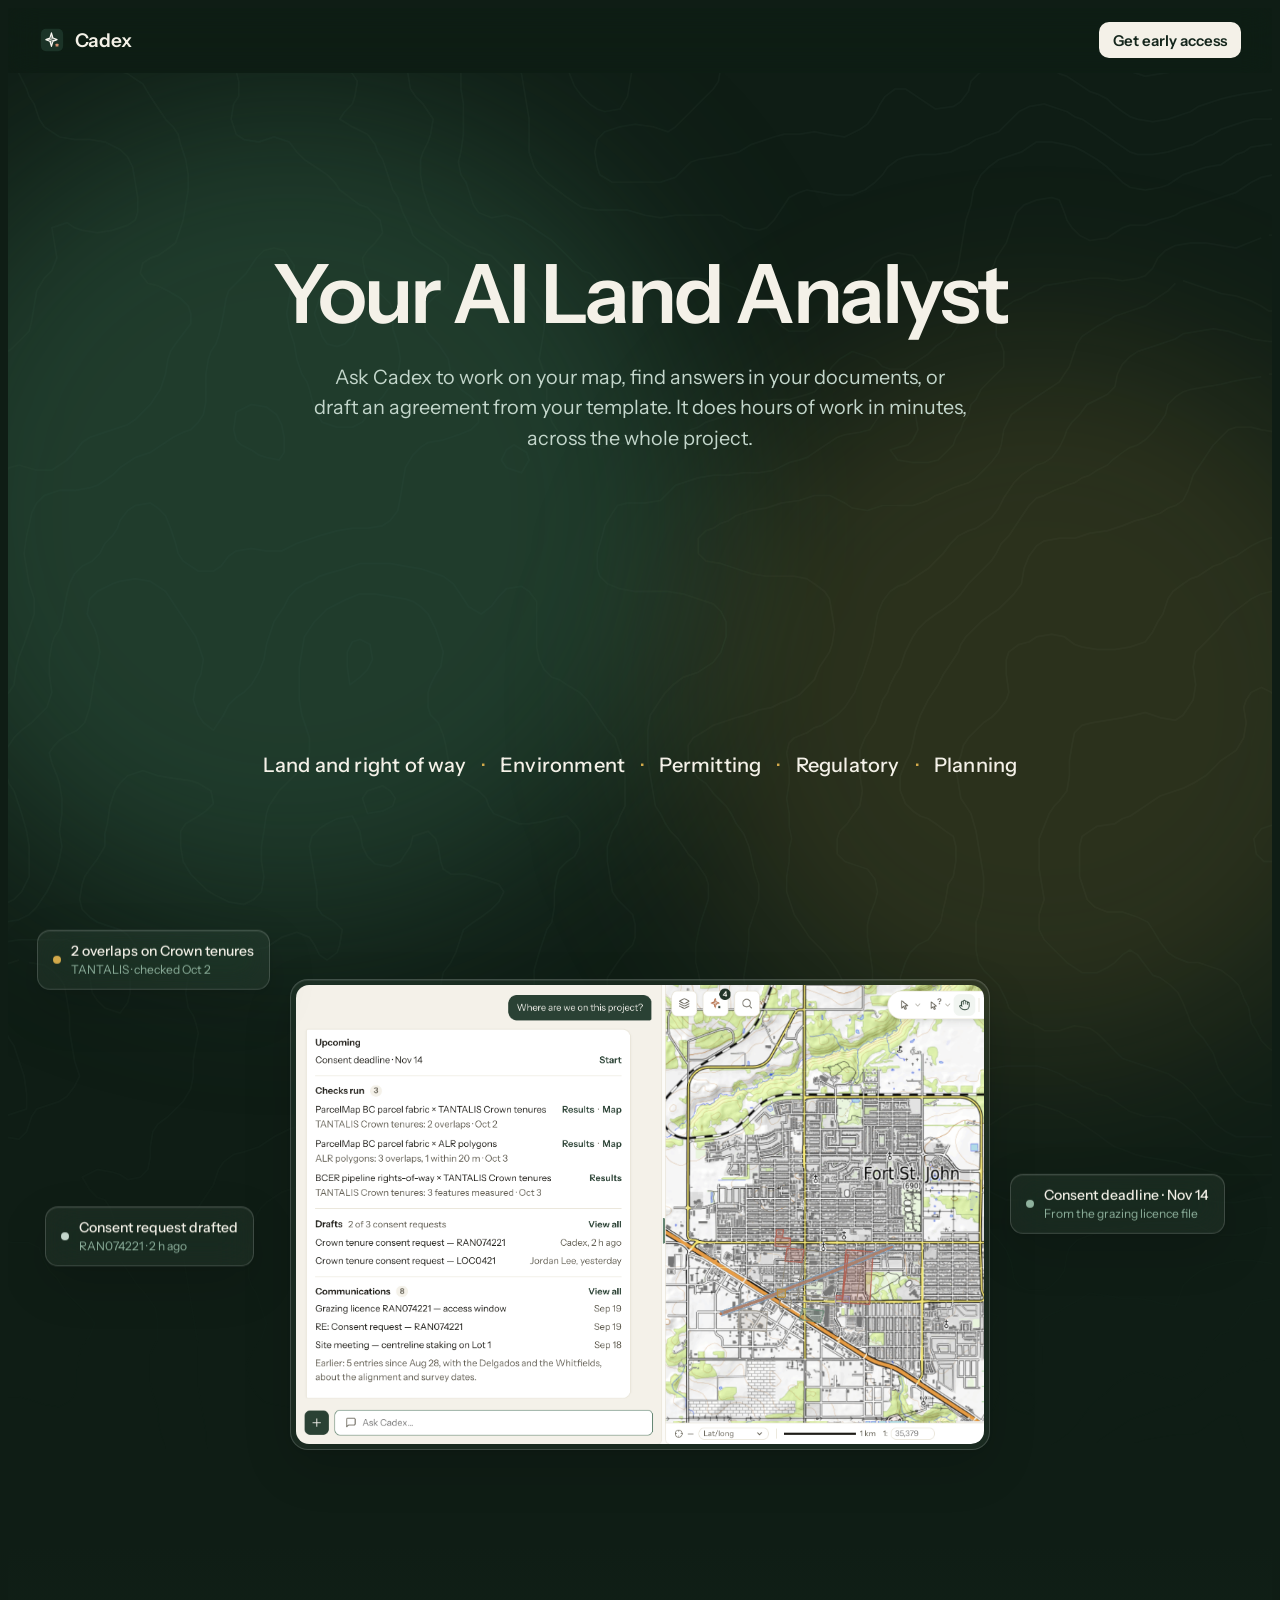
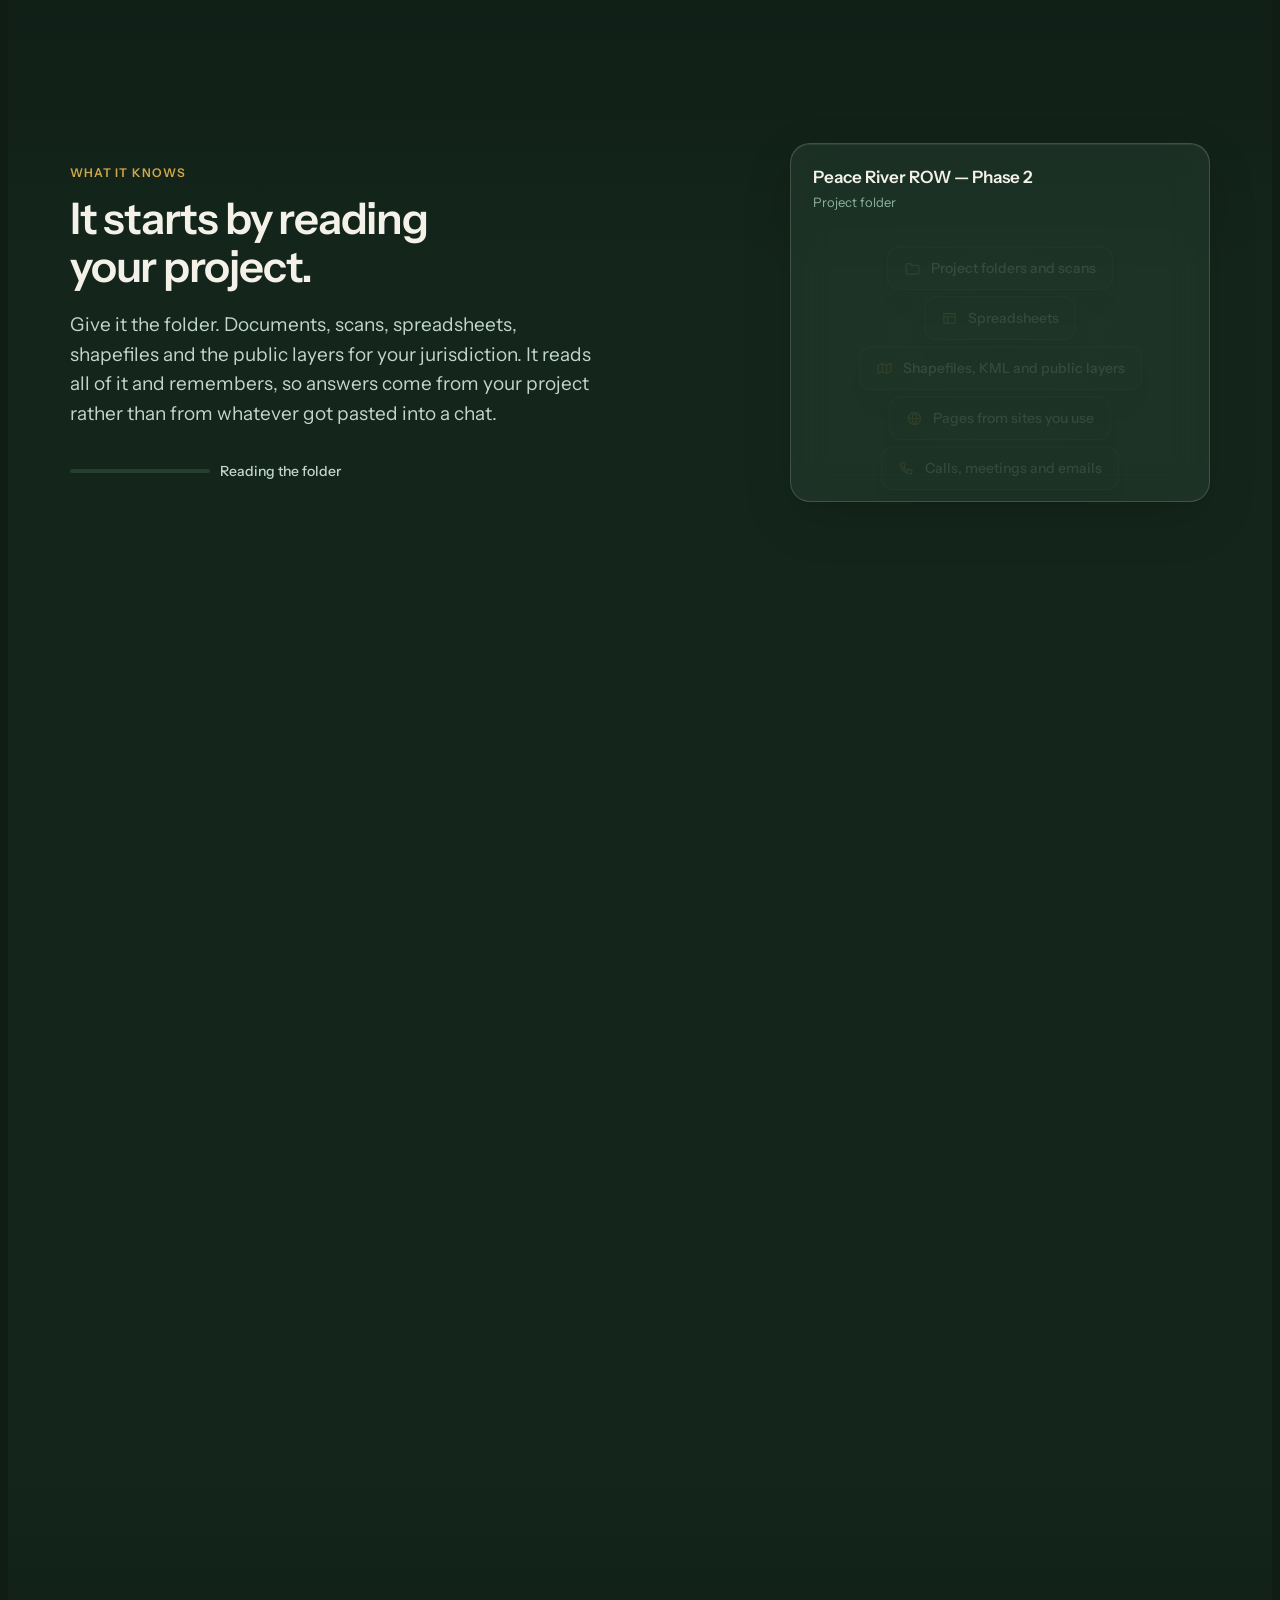
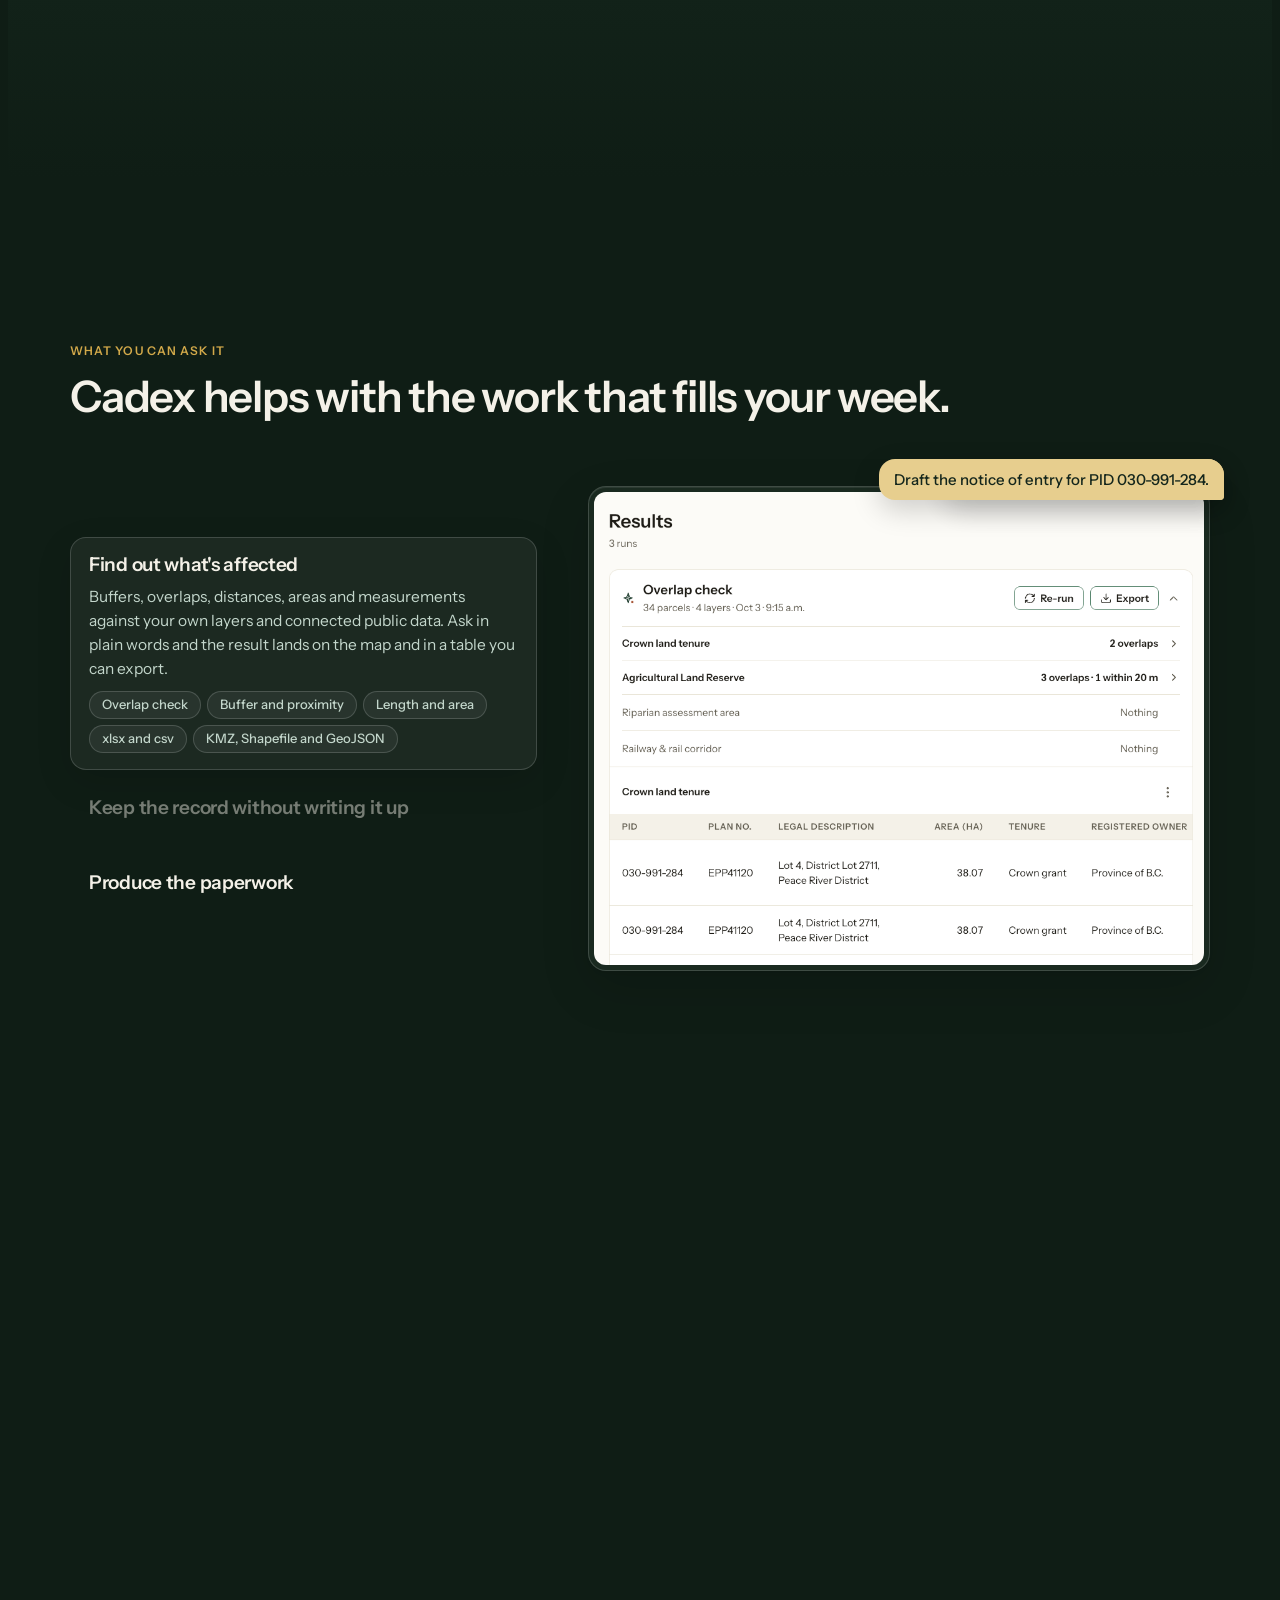
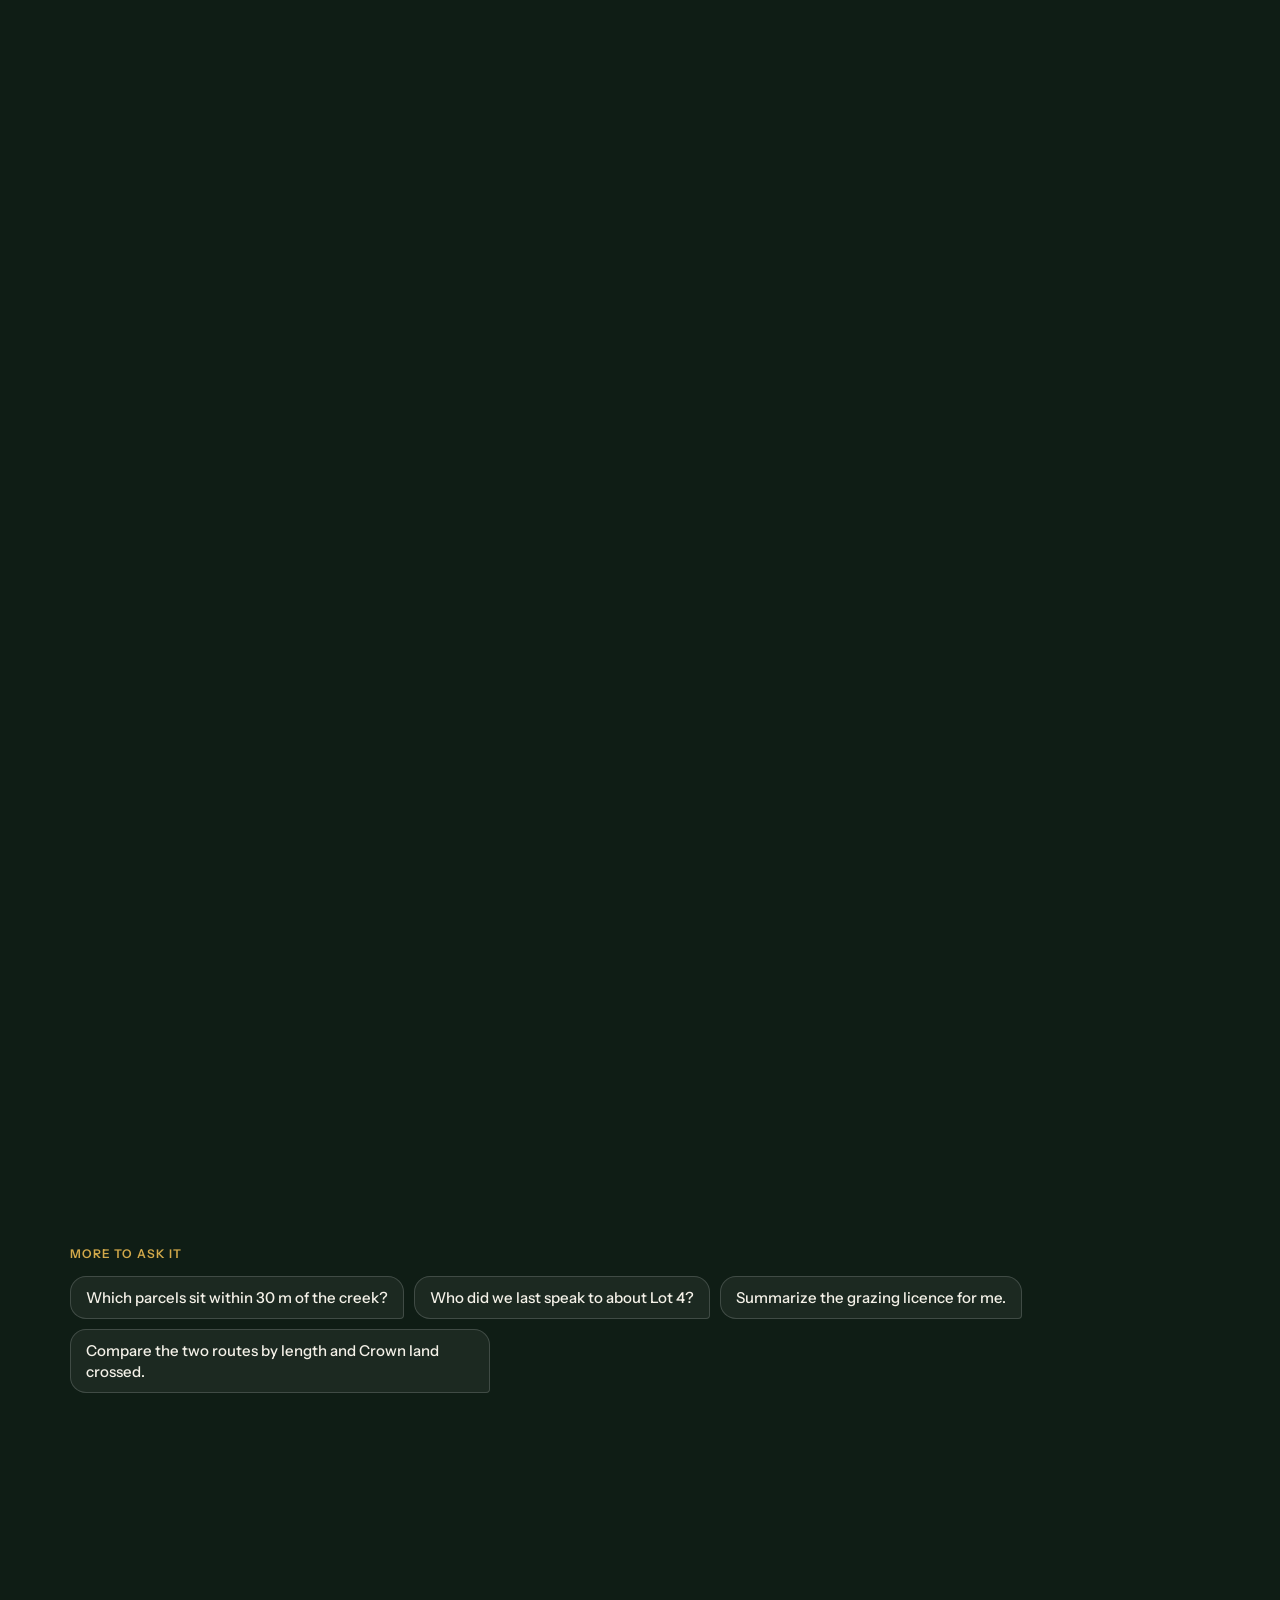
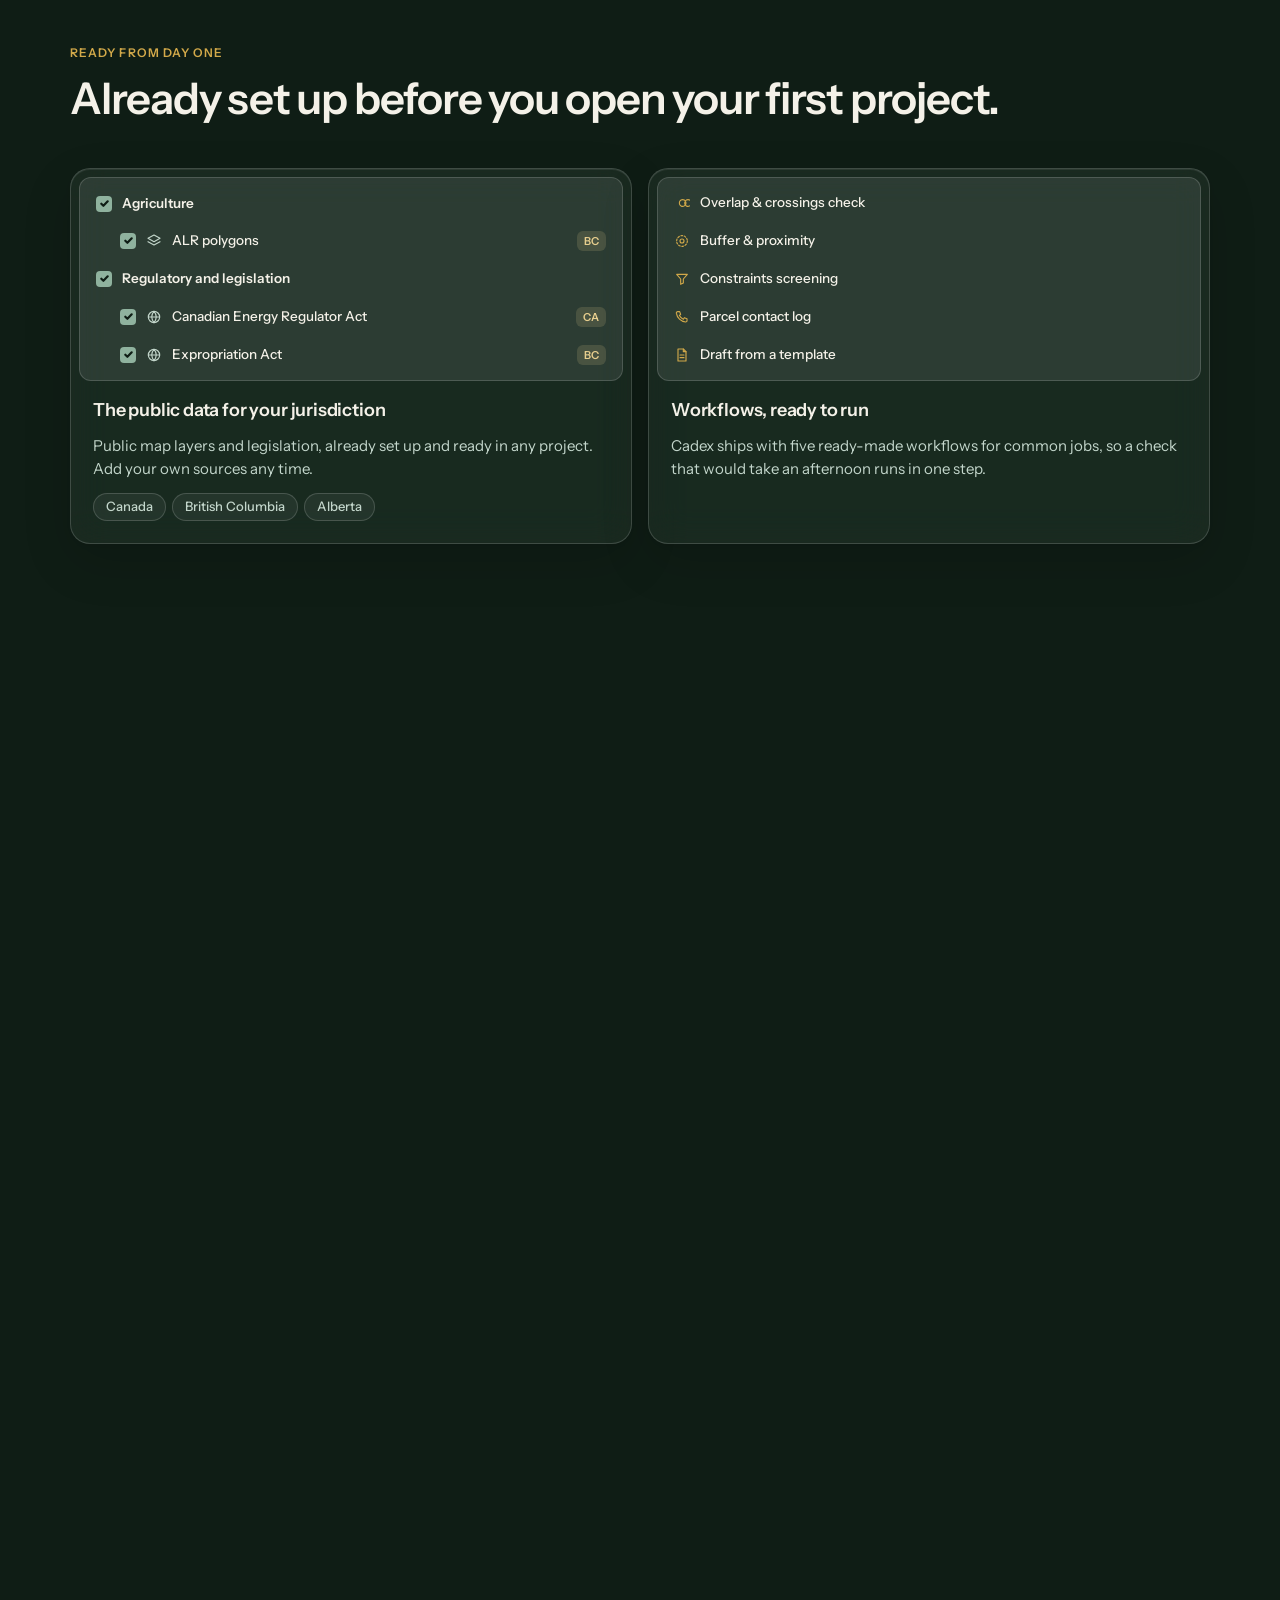
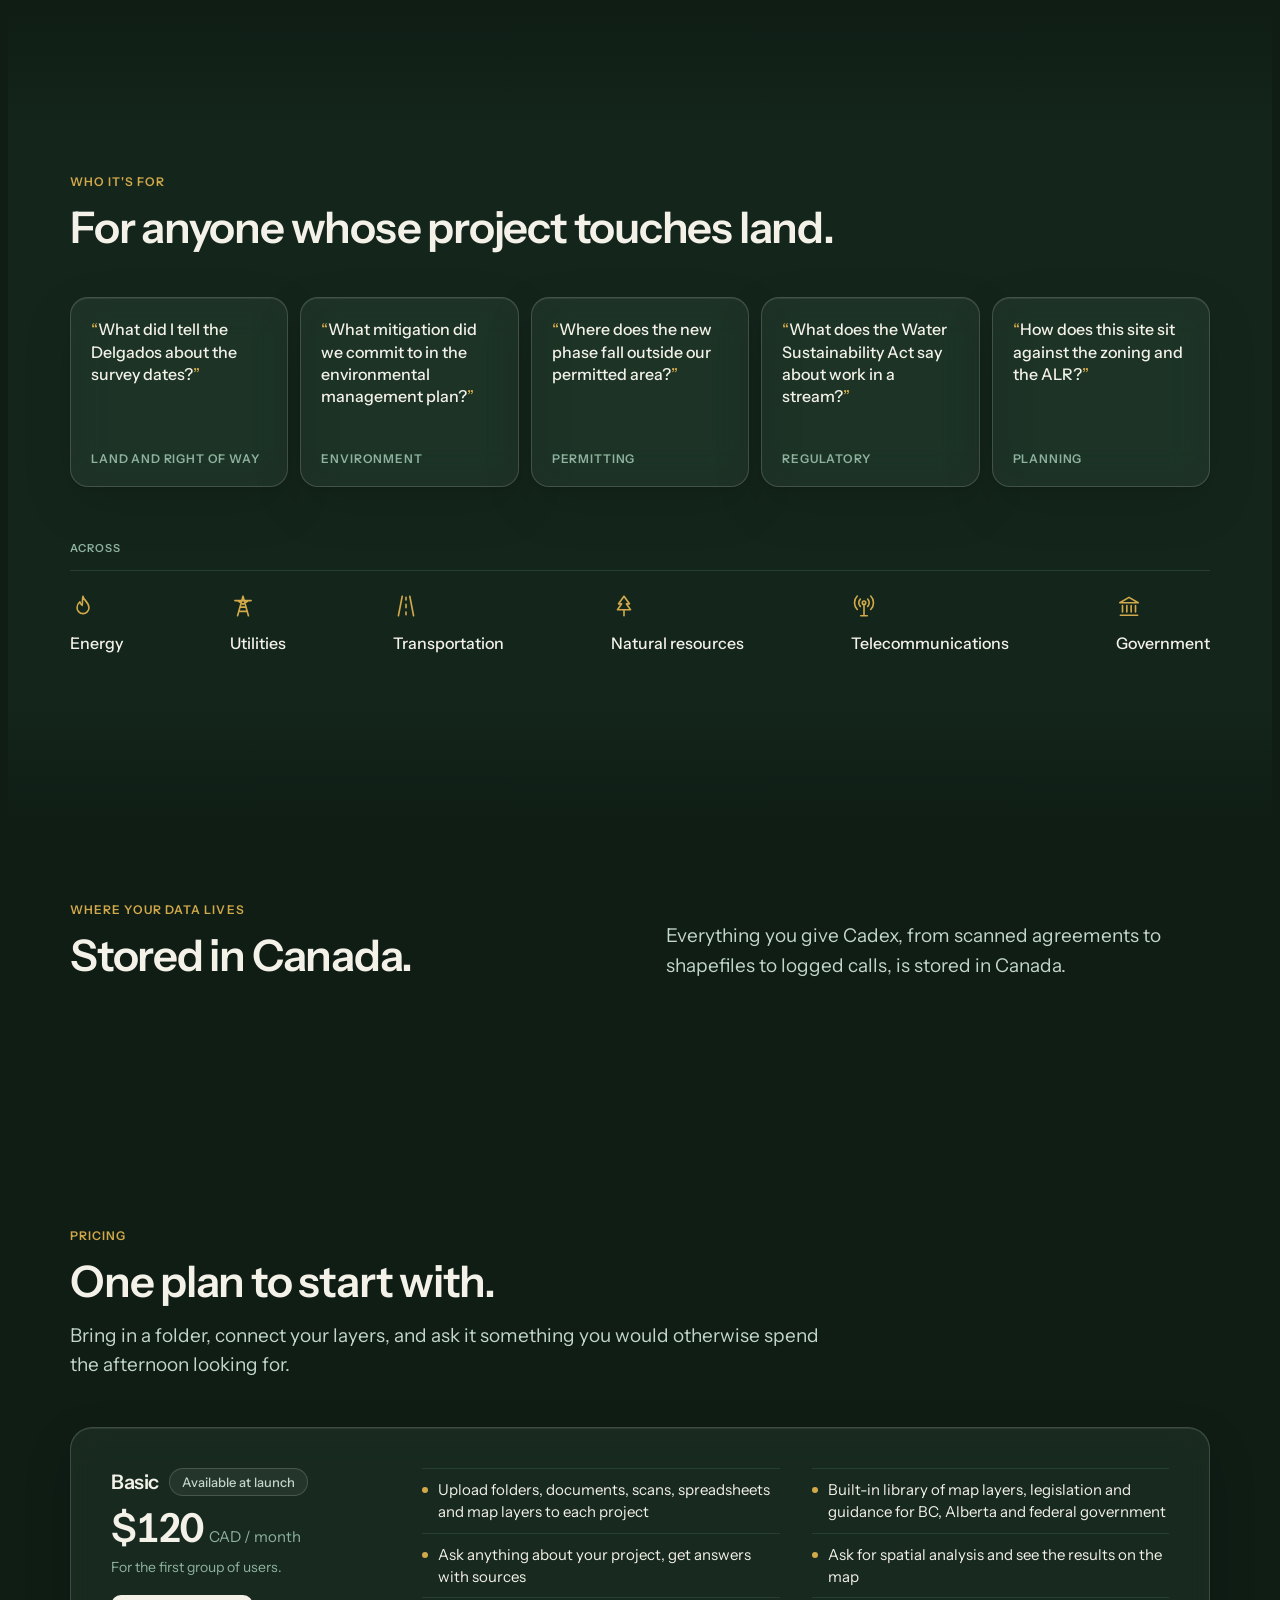
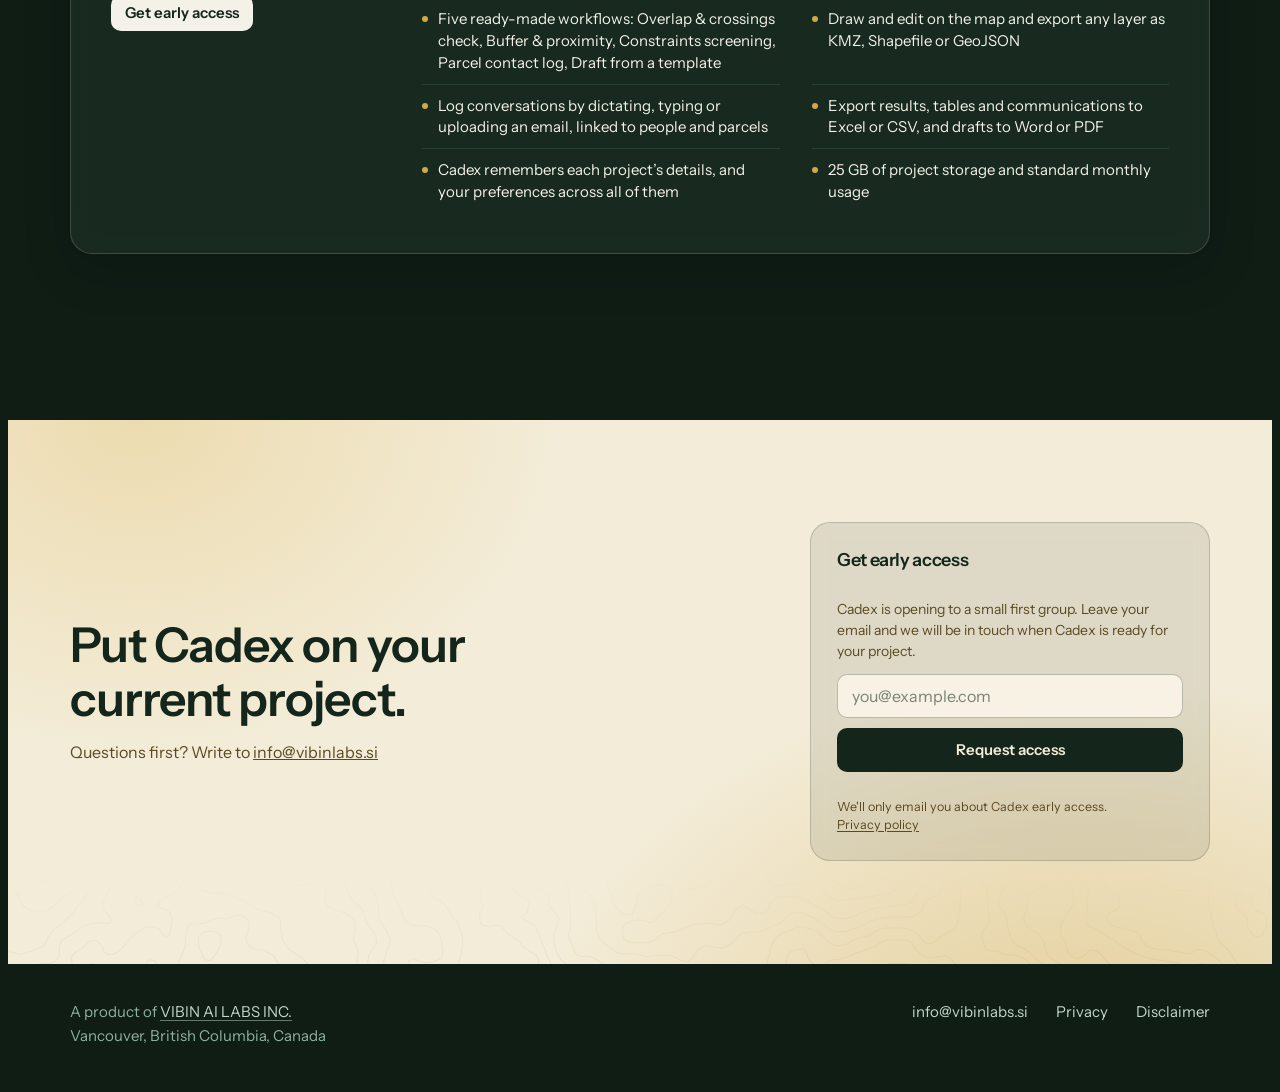
==== commit d1d244d0: "Redesign the Cadex page Replace the Cadex page with the new scroll-driven design: the "Your AI Land " ====
--- a/_cadex/index.html
+++ b/_cadex/index.html
@@ -1,315 +1,706 @@
-<!DOCTYPE html>
+<!doctype html>
 <html lang="en">
 <head>
 <meta charset="utf-8">
 <meta name="viewport" content="width=device-width, initial-scale=1, viewport-fit=cover">
-<meta name="description" content="An intelligent workspace for land, infrastructure and environmental projects. Everything the project knows, in one place, with an assistant that understands all of it.">
-<title>Cadex</title>
+<title>Cadex · Your AI Land Analyst</title>
+<meta name="description" content="Your AI land analyst. Ask Cadex to work on your map, find answers in your documents, or draft an agreement from your template. It does hours of work in minutes, across the whole project.">
 <meta property="og:type" content="website">
 <meta property="og:url" content="https://vibinlabs.si/cadex/">
-<meta property="og:title" content="Cadex">
-<meta property="og:description" content="An intelligent workspace for land, infrastructure and environmental projects. Everything the project knows, in one place, with an assistant that understands all of it.">
+<meta property="og:title" content="Cadex · Your AI Land Analyst">
+<meta property="og:description" content="Your AI land analyst. Ask Cadex to work on your map, find answers in your documents, or draft an agreement from your template. It does hours of work in minutes, across the whole project.">
 <meta property="og:image" content="https://vibinlabs.si/cadex/share.png">
 <meta property="og:image:width" content="512">
 <meta property="og:image:height" content="512">
 <meta name="twitter:card" content="summary">
+<meta name="theme-color" content="#0F1D15">
 <link rel="icon" href="favicon.svg" type="image/svg+xml">
 <link rel="icon" href="favicon.png" type="image/png">
 <link rel="apple-touch-icon" href="favicon.png">
 <link rel="preconnect" href="https://fonts.googleapis.com">
 <link rel="preconnect" href="https://fonts.gstatic.com" crossorigin>
 <link rel="stylesheet" href="https://fonts.googleapis.com/css2?family=Instrument+Sans:wght@400;500;600;700&display=swap">
-<link rel="stylesheet" href="cadex.css">
+<style>
+/* one calm column that becomes a conversation. The hero frame arrives as you scroll,
+   then two pinned scenes (the folder being read, the questions being answered) carry the story. */
+:root{
+  /* Forest (default): deep pine ground, ochre accent, glass surfaces */
+  --bg:#0F1D15; --bg-2:#14261C; --ink:#F4F1E8; --ink-2:#C3D6CB; --ink-3:#8FB29E;
+  --btn:#F4F1E8; --btn-ink:#14261C; --btn-hover:#FFFFFF;
+  --bubble:#E7CE8E; --bubble-ink:#14261C;
+  --accent:#D2A94A; --line:#25402F;
+  --contour:#8FB29E; --contour-o:.07;
+  --glow-a:rgba(59,107,82,.40); --glow-b:rgba(210,169,74,.15);
+  --glass:rgba(255,255,255,.055); --glass-strong:rgba(255,255,255,.09); --glass-line:rgba(255,255,255,.16);
+  --shadow:0,0,0; --word-off:#2E4A3A; --close-bg:#E7CE8E; --close-ink:#14261C; --close-ink-2:#4A3A12; --close-contour:#9A7223;
+  --font:'Instrument Sans',-apple-system,'Segoe UI',Helvetica,Arial,sans-serif;
+  --wrap:1180px; --gap:clamp(104px,13vw,200px);
+  --check-bg:#8FB29E; --check-ink:#0F1D15; --badge:rgba(231,206,142,.16); --badge-ink:#E7CE8E;
+  color-scheme:dark;
+}
+:root[data-palette="field"]{
+  --bg:#F6F6F2; --bg-2:#E8EBE2; --ink:#1E1C16; --ink-2:#5C574B; --ink-3:#8C8676;
+  --btn:#234233; --btn-ink:#FAF8F2; --btn-hover:#1B3327;
+  --bubble:#234233; --bubble-ink:#FAF8F2;
+  --accent:#A85535; --line:#E2DED2;
+  --contour:#BC8E30; --contour-o:.11;
+  --glow-a:rgba(143,178,158,.34); --glow-b:rgba(231,206,142,.28);
+  --glass:rgba(255,255,255,.58); --glass-strong:rgba(255,255,255,.78); --glass-line:rgba(255,255,255,.9);
+  --shadow:20,38,28; --word-off:#CFCBBE; --close-bg:#1B3327; --close-ink:#FAF8F2; --close-ink-2:#C3D6CB; --close-contour:#8FB29E;
+  --check-bg:#1B3327; --check-ink:#FAF8F2; --badge:#ECE6D3; --badge-ink:#423E35;
+  color-scheme:light;
+}
+:root[data-palette="glacier"]{
+  --bg:#EDF2F1; --bg-2:#DCE7E5; --ink:#13211C; --ink-2:#4A5B55; --ink-3:#7C8C86;
+  --btn:#1B3327; --btn-ink:#F4F7F6; --btn-hover:#0F1D15;
+  --bubble:#1B3327; --bubble-ink:#F4F7F6;
+  --accent:#35617F; --line:#D3DEDB;
+  --contour:#467A9C; --contour-o:.12;
+  --glow-a:rgba(70,122,156,.22); --glow-b:rgba(210,169,74,.2);
+  --glass:rgba(255,255,255,.6); --glass-strong:rgba(255,255,255,.8); --glass-line:rgba(255,255,255,.95);
+  --shadow:19,40,52; --word-off:#BCCBC7; --close-bg:#13211C; --close-ink:#F4F7F6; --close-ink-2:#A9C2BC; --close-contour:#467A9C;
+  --check-bg:#1B3327; --check-ink:#F4F7F6; --badge:#DCE7E5; --badge-ink:#2A3B35;
+  color-scheme:light;
+}
+
+*,*::before,*::after{box-sizing:border-box}
+html{scroll-behavior:smooth;scroll-padding-top:84px;overflow-x:clip}
+body{background:var(--bg);color:var(--ink);font:400 16px/1.6 var(--font);-webkit-font-smoothing:antialiased;overflow-x:clip;transition:background .5s,color .5s}
+h1,h2,h3{margin:0;font-weight:600;letter-spacing:-0.02em;line-height:1.12;text-wrap:balance}
+p{margin:0;text-wrap:pretty}
+a{color:inherit}
+:focus-visible{outline:2px solid var(--accent);outline-offset:3px;border-radius:6px}
+svg.i{width:18px;height:18px;stroke:currentColor;fill:none;stroke-width:1.7;stroke-linecap:round;stroke-linejoin:round;flex:0 0 auto}
+.wrap{max-width:var(--wrap);margin:0 auto;padding-left:max(20px,env(safe-area-inset-left,0px));padding-right:max(20px,env(safe-area-inset-right,0px))}
+.eyebrow{font:600 12px/1 var(--font);letter-spacing:.09em;text-transform:uppercase;color:var(--accent)}
+/* the same 16px between every section label and its headline */
+.eyebrow{display:block}
+.knows-text>.eyebrow{margin-bottom:-2px}
+.ask-head>.eyebrow,.ready-text>.eyebrow,.who-head>.eyebrow{margin-bottom:2px}
+.ca-section .eyebrow{margin-bottom:16px}
+.pricing .eyebrow+.h2,.pricing .eyebrow+h2{margin-top:16px}
+.lead{font-size:clamp(17px,1.5vw,19px);line-height:1.55;color:var(--ink-2);max-width:60ch}
+.h2{font-size:clamp(30px,3.4vw,46px);letter-spacing:-0.028em}
+.glass{background:var(--glass);border:1px solid var(--glass-line);
+  -webkit-backdrop-filter:blur(18px) saturate(1.4);backdrop-filter:blur(18px) saturate(1.4);
+  box-shadow:0 1px 0 rgba(255,255,255,.08) inset,0 18px 50px rgba(var(--shadow),.14),0 2px 6px rgba(var(--shadow),.08)}
+.btn{display:inline-flex;align-items:center;justify-content:center;height:40px;padding:0 18px;border-radius:10px;border:0;
+  background:var(--btn);color:var(--btn-ink);font:600 15px/1 var(--font);text-decoration:none;cursor:pointer;transition:background .2s}
+.btn:hover{background:var(--btn-hover)}
+.pill{display:inline-flex;align-items:center;gap:7px;height:28px;padding:0 12px;border-radius:999px;font:500 13px/1 var(--font);color:var(--ink-2);background:var(--glass);border:1px solid var(--glass-line)}
+.pill .i{width:14px;height:14px;color:var(--accent)}
+
+/* header: just the mark and the one action */
+body::before{content:"";position:fixed;inset:0 0 auto;height:env(safe-area-inset-top,0px);z-index:40;background:var(--bg)}
+.head{position:sticky;top:env(safe-area-inset-top,0px);z-index:30;background:color-mix(in srgb,var(--bg) 70%,transparent);
+  -webkit-backdrop-filter:blur(16px) saturate(1.3);backdrop-filter:blur(16px) saturate(1.3);border-bottom:1px solid transparent;transition:border-color .3s}
+.head.stuck{border-bottom-color:var(--line)}
+.head .wrap{display:flex;align-items:center;justify-content:space-between;height:64px}
+.brand{display:inline-flex;align-items:center;gap:10px;font:600 19px/1 var(--font);letter-spacing:-0.015em;text-decoration:none}
+.brand svg{width:26px;height:26px}
+.head .btn{height:36px;padding:0 14px}
+.head .wrap{max-width:none;padding-left:max(24px,2.4vw,env(safe-area-inset-left,0px));padding-right:max(24px,2.4vw,env(safe-area-inset-right,0px))}
+
+/* ambient: contour field + two soft glows */
+.ambient{position:absolute;inset:0;overflow:hidden;pointer-events:none}
+.contours{position:absolute;left:-5%;width:110%;top:-10%;height:120%;fill:none;stroke:var(--contour);opacity:var(--contour-o);stroke-width:1.1;stroke-linejoin:round;will-change:transform}
+.hero .ambient{-webkit-mask-image:linear-gradient(180deg,#000 0,#000 72%,transparent 100%);mask-image:linear-gradient(180deg,#000 0,#000 72%,transparent 100%)}
+.hero .contours{-webkit-mask-image:linear-gradient(180deg,#000 0,#000 55%,transparent 95%);mask-image:linear-gradient(180deg,#000 0,#000 55%,transparent 95%)}
+.glow{position:absolute;border-radius:50%;filter:blur(90px);will-change:transform}
+.glow.a{width:820px;height:820px;left:calc(50% - 760px);top:40px;background:var(--glow-a)}
+.glow.b{width:720px;height:720px;left:calc(50% + 40px);top:260px;background:var(--glow-b)}
+
+/* hero */
+.hero{position:relative;padding-block:0 var(--gap);text-align:center}
+.hero-top{min-height:calc(100svh - 64px);display:flex;flex-direction:column;justify-content:flex-start;padding-block:max(32px,calc(var(--hero-y,27) * 1svh - 64px)) clamp(24px,4vh,48px)}
+.hero .wrap{position:relative}
+.hero h1{font-size:clamp(40px,6.4vw,84px);letter-spacing:-0.035em;line-height:1.02}
+.hero .sub{font-size:clamp(17px,1.55vw,20px);line-height:1.55;color:var(--ink-2);max-width:56ch;margin:24px auto 0}
+.stage{position:relative;margin:0 auto;max-width:960px;perspective:1600px}
+.frame{position:relative;padding:5px;border-radius:18px;transform-origin:50% 100%}
+.frame img{display:block;width:100%;height:auto;border-radius:13px}
+.float{position:absolute;display:flex;align-items:center;gap:10px;padding:11px 15px;border-radius:13px;font:500 14px/1.3 var(--font);color:var(--ink);text-align:left;white-space:nowrap;will-change:transform}
+.float .dot{width:8px;height:8px;border-radius:50%;background:var(--accent);flex:0 0 auto}
+.float small{display:block;font-size:12px;color:var(--ink-3);font-weight:400;margin-top:2px}
+.float.f1{right:calc(100% + 20px);top:6%}
+.stage{max-width:min(960px,calc(100vw - 580px))}
+.float.f3{right:calc(100% + 36px);top:64%}
+.float.f2{left:calc(100% + 20px);top:55%}
+@media (max-width:1100px){.stage{max-width:960px}}
+.notes-row{display:none;flex-wrap:wrap;justify-content:center;gap:10px;margin-top:20px}
+.notes-row .float{position:static;transform:none!important}
+@media (max-width:1100px){.stage>.float{display:none}.notes-row{display:flex}}
+@media (max-width:640px){.notes-row .float{white-space:normal}}
+
+/* scenes: a pinned panel followed by a runway of scroll that drives it */
+.scene{position:relative}
+.pin{position:sticky;z-index:1}
+.runway{pointer-events:none}
+
+/* scene 1: the folder */
+#knows,#ask,#ready{padding-block:var(--gap)}
+#knows{background:linear-gradient(180deg,var(--bg) 0,var(--bg-2) 18%,var(--bg-2) 82%,var(--bg) 100%)}
+#knows .runway{height:120vh}
+.knows-grid{display:grid;grid-template-columns:minmax(0,1fr) minmax(0,1.05fr);gap:clamp(32px,5vw,72px);align-items:center}
+.knows-text{display:flex;flex-direction:column;gap:18px}
+.knows-text .status{margin-top:18px}
+.status{display:flex;align-items:center;gap:10px;font:500 14px/1 var(--font);color:var(--ink-2);margin-top:4px}
+.status .bar{position:relative;width:140px;height:4px;border-radius:4px;background:var(--line);overflow:hidden}
+.status .bar i{position:absolute;inset:0;width:calc(var(--p,0)*100%);background:var(--accent);border-radius:4px}
+.desk{position:relative;height:420px}
+.project{position:absolute;inset:0;margin:auto 0 auto auto;height:max-content;width:min(420px,100%);padding:22px 22px 20px;border-radius:20px;text-align:left}
+.project .t{font:600 17px/1.3 var(--font)}
+.project .m{font-size:13px;color:var(--ink-3);margin-top:4px}
+.project .slots{height:268px}
+/* a soft gold glow behind the folder that warms up as each source lands; it sits mostly within the card and only smudges a little past its edges */
+.backdrop{position:absolute;pointer-events:none;z-index:-1;inset:-7% -6%;
+  background:radial-gradient(closest-side,rgba(210,169,74,.08),rgba(210,169,74,.025) 60%,transparent 100%);
+  opacity:calc(.1 + var(--readp,0) * .9);transition:opacity .3s}
+.project{z-index:1;container-type:inline-size;isolation:isolate}
+/* nothing left to tweak: hide the panel */
+.contours{stroke-width:.7}
+:root{--contour-o:.05}
+.close .contours{stroke-width:1.1}
+/* headline light: a soft gold sheen passes across "AI Land Analyst" every few seconds */
+.h1fx{position:relative;isolation:isolate;display:inline-block}
+.h1fx::before{content:attr(data-text);position:absolute;inset:0;pointer-events:none;color:transparent;
+  background:linear-gradient(105deg,transparent 40%,rgba(232,200,120,.3) 46%,rgba(241,212,140,.62) 50%,rgba(232,200,120,.3) 54%,transparent 60%) no-repeat;background-size:300% 100%;
+  -webkit-background-clip:text;background-clip:text;filter:drop-shadow(0 0 8px rgba(231,196,110,.3));animation:h1sheen 12s ease-in-out 1.2s infinite}
+@keyframes h1sheen{0%{background-position:100% 0}45%,100%{background-position:0% 0}}
+.reduce .h1fx::before{display:none!important}
+.doc{font-size:clamp(11.5px,3.5cqi,15px)}
+
+
+.doc{position:absolute;left:0;right:0;margin-inline:auto;width:max-content;top:calc(50% - 22px);display:flex;align-items:center;gap:10px;height:44px;padding:0 16px;border-radius:12px;
+  font:500 14px/1 var(--font);white-space:nowrap;color:var(--ink);-webkit-font-smoothing:antialiased}
+.doc.moving{will-change:transform,opacity}
+.doc .i{color:var(--accent);width:17px;height:17px}
+
+/* scene 2: the questions */
+#ask .runway{height:190vh}
+#ask{overflow-x:clip}
+#ready .runway{height:100vh}
+.ask-head{display:flex;flex-direction:column;gap:14px;margin-bottom:clamp(40px,5vw,72px)}
+.ask-grid{display:grid;grid-template-columns:minmax(0,.9fr) minmax(0,1.2fr);gap:clamp(28px,4vw,64px);align-items:center}
+.qs{display:flex;flex-direction:column;gap:10px}
+.q{display:flex;flex-direction:column;gap:10px}
+.q .card{display:flex;flex-direction:column;gap:10px;padding:16px 18px;border-radius:16px;border:1px solid transparent;transition:background .4s,border-color .4s,opacity .4s;opacity:.45}
+.q.on .card{opacity:1;background:var(--glass);border-color:var(--glass-line);box-shadow:0 12px 36px rgba(var(--shadow),.12)}
+.q h3{font-size:19px;letter-spacing:-0.015em}
+.q p{font-size:15.5px;line-height:1.55;color:var(--ink-2)}
+.q .tags{display:flex;flex-wrap:wrap;gap:6px}
+.q .more{display:grid;grid-template-rows:0fr;transition:grid-template-rows .45s cubic-bezier(.2,0,.2,1)}
+.q.on .more{grid-template-rows:1fr}
+.q .more>div{overflow:hidden;display:flex;flex-direction:column;gap:10px}
+.q .shot-m{display:none}
+/* the person's message: right-aligned, like a chat */
+.bubble{align-self:flex-end;max-width:min(100%,420px);padding:10px 15px;border-radius:16px 16px 4px 16px;background:var(--bubble);color:var(--bubble-ink);font:500 15px/1.4 var(--font);text-align:left;box-shadow:0 10px 28px rgba(var(--shadow),.18)}
+.bubble .voice{display:flex;align-items:center;gap:10px}
+.bubble .voice .i{width:16px;height:16px}
+.wave{display:flex;align-items:center;gap:2px;height:18px}
+.wave i{display:block;width:3px;border-radius:2px;background:currentColor;opacity:.75}
+.screen .asks .rec{margin-bottom:-128px}
+/* recording: three sizes (tweak) */
+.recp,.recs{display:none}
+.recp{display:inline-flex}
+.recp{align-items:center;gap:12px;height:48px;padding:0 7px 0 16px;border-radius:16px 16px 4px 16px;background:var(--bubble);color:var(--bubble-ink);
+  box-shadow:0 10px 28px rgba(var(--shadow),.18);font-family:var(--font)}
+.recp .rec-w i{background:currentColor}
+.recp .rec-btn{border-radius:10px 10px 3px 10px}
+.recp .rec-t{font-size:14.5px;gap:7px}.recp .rec-t .dot{width:8px;height:8px}
+.recp .rec-w,.recs .rec-w{height:20px;gap:2px}.recp .rec-w i,.recs .rec-w i{width:2px}
+.recp .rec-btn{height:34px;font-size:13px;padding:0 12px}
+.recs{padding:11px 15px 10px;border-radius:16px 16px 4px 16px;background:#fff;color:#1d2a22;text-align:left;
+  box-shadow:0 12px 30px rgba(var(--shadow),.22),0 0 0 1px rgba(0,0,0,.06);font-family:var(--font)}
+.recs-top{display:flex;align-items:center;gap:12px}
+.recs .rec-t{font-size:14.5px;gap:7px}.recs .rec-t .dot{width:8px;height:8px}
+.recs-cap{display:block;margin-top:6px;font:400 12.5px/1.3 var(--font);color:#6b6f68}
+.q>.recp,.q>.recs{align-self:flex-end}
+:root:not([data-bubble="card"]):not(.static) .q>.recp,:root:not([data-bubble="card"]):not(.static) .q>.recs{display:none!important}
+.rec{display:block;width:min(360px,100%);border-radius:16px;overflow:hidden;background:#fff;color:#1d2a22;text-align:left;
+  box-shadow:0 14px 36px rgba(var(--shadow),.22),0 0 0 1px rgba(0,0,0,.06);font-family:var(--font)}
+.rec-h{display:flex;align-items:center;gap:12px;padding:12px 16px;border-bottom:1px solid #e7e4dc}
+.rec-h .i{width:20px;height:20px;color:#3f4a43;flex:none}
+.rec-h b{display:block;font:600 15px/1.25 var(--font);letter-spacing:-0.01em}
+.rec-h small{display:block;font:400 12.5px/1.3 var(--font);color:#6b6f68;margin-top:2px}
+.rec-b{display:flex;flex-direction:column;align-items:center;gap:12px;padding:18px 16px 18px;background:#fff;box-shadow:0 14px 0 -1px #f3f0e8}
+.rec-t{display:flex;align-items:center;gap:9px;font:600 17px/1 var(--font);font-variant-numeric:tabular-nums}
+.rec-t .dot{width:9px;height:9px;border-radius:50%;background:#b8574a;animation:recdot 1.4s ease-in-out infinite}
+@keyframes recdot{50%{opacity:.35}}
+.rec-w{display:flex;align-items:center;gap:2.5px;height:30px}
+.rec-w i{display:block;width:2.5px;border-radius:2px;background:#2f4a3c}
+.rec-btn{display:inline-flex;align-items:center;height:32px;padding:0 14px;border-radius:9px;background:#2b4536;color:#fff;font:500 13.5px/1 var(--font)}
+@media (prefers-reduced-motion:reduce){.rec-t .dot{animation:none}}
+.bubble .cap{display:block;margin-top:6px;font-size:13px;font-weight:400;opacity:.8}
+.q>.bubble{transition:opacity .4s}
+.q:not(.on)>.bubble{opacity:.45}
+.screen{position:relative}
+.screen .frame{padding:5px;border-radius:18px;aspect-ratio:987/770}
+.screen img{position:absolute;inset:5px;width:calc(100% - 10px);height:calc(100% - 10px);object-fit:cover;object-position:top left;border-radius:12px;
+  opacity:0;transform:translateY(10px);transition:opacity .55s,transform .7s cubic-bezier(.16,1,.3,1)}
+.screen img.on{opacity:1;transform:none}
+.screen .asks{position:absolute;right:-14px;bottom:calc(100% - 14px);z-index:2;width:min(440px,86%);display:grid}
+.screen .asks .ab{grid-area:1/1;align-self:end;display:flex;flex-direction:column;align-items:flex-end;opacity:0;transform:translateX(28px);transition:opacity .45s,transform .6s cubic-bezier(.16,1,.3,1)}
+.screen .asks .ab.on{opacity:1;transform:none}
+/* bubble placement tweak */
+:root:not([data-bubble="card"]):not(.static) .q>.bubble,:root:not([data-bubble="card"]):not(.static) .q>.rec{display:none}
+.q>.rec{align-self:flex-end;transition:opacity .4s}.q:not(.on)>.rec{opacity:.45}
+:root[data-bubble="card"] .screen .asks{display:none}
+/* call question tweak */
+.typed{display:none}
+
+/* more to ask + ready from day one */
+.ready-grid{display:flex;flex-direction:column;gap:clamp(28px,3.5vw,44px)}
+.ready-text{display:flex;flex-direction:column;gap:14px}
+.cards2{display:grid;grid-template-columns:repeat(2,minmax(0,1fr));gap:16px;align-items:stretch}
+#ready .rcard{padding:8px 8px 22px;gap:12px}
+#ready .rcard>:not(.list){margin-inline:14px}
+#ready .rcard>b{margin-top:6px}
+#ready .list{min-height:202px}
+.list{display:flex;flex-direction:column;padding:6px;border-radius:12px;background:var(--glass-strong);border:1px solid var(--glass-line)}
+.li{display:flex;align-items:center;gap:10px;min-height:38px;padding:0 10px;border-radius:8px;font:500 13.5px/1.3 var(--font);color:var(--ink);
+  opacity:calc(.14 + var(--in,1) * .86);transform:translateY(calc((1 - var(--in,1)) * 10px))}
+.li .i{width:16px;height:16px;color:var(--ink-2)}
+.li .nm{flex:1 1 auto;min-width:0}
+.cb{flex:0 0 auto;width:16px;height:16px;border-radius:4px;background:var(--check-bg);display:flex;align-items:center;justify-content:center}
+.cb svg{width:11px;height:11px;stroke:var(--check-ink);stroke-width:2.4;fill:none;stroke-linecap:round;stroke-linejoin:round}
+.bdg{flex:0 0 auto;height:20px;padding:0 7px;border-radius:6px;background:var(--badge);color:var(--badge-ink);font:600 11px/20px var(--font);letter-spacing:.02em}
+.wf .i{color:var(--accent)}
+.li.cat .nm{font-weight:600}
+.li.sub{padding-left:34px}
+.more-ask{display:flex;flex-direction:column;gap:16px;margin-bottom:clamp(56px,7vw,88px)}
+.more-ask .row{display:flex;flex-wrap:wrap;gap:10px}
+.more-ask .bubble{align-self:auto;box-shadow:none;background:var(--glass);color:var(--ink);border:1px solid var(--glass-line)}
+.ready-h{margin-bottom:clamp(20px,3vw,28px);display:flex;flex-direction:column;gap:12px}
+.cards3{display:grid;grid-template-columns:repeat(3,minmax(0,1fr));gap:16px}
+.rcard{display:flex;flex-direction:column;gap:12px;padding:24px;border-radius:20px;min-width:0}
+.rcard b{font:600 18px/1.3 var(--font);letter-spacing:-0.01em}
+.rcard p{font-size:15px;line-height:1.55;color:var(--ink-2)}
+.rcard .vis{height:96px;border-radius:12px;background:var(--glass-strong);border:1px solid var(--glass-line);overflow:hidden;position:relative}
+.vis-table{display:grid;grid-template-columns:1.4fr 1fr .8fr;font:500 11px/1 var(--font);color:var(--ink-2)}
+.vis-table span{padding:7px 10px;border-bottom:1px solid var(--line);white-space:nowrap;overflow:hidden;text-overflow:ellipsis}
+.vis-table .h{color:var(--ink-3);font-weight:600;text-transform:uppercase;letter-spacing:.06em;font-size:10px}
+.vis-num{display:flex;align-items:center;gap:16px;padding:0 18px}
+.vis-num strong{font:600 56px/1 var(--font);letter-spacing:-0.04em;color:var(--accent)}
+.vis-num span{font-size:13px;line-height:1.45;color:var(--ink-2)}
+.vis-jur{display:flex;flex-direction:column;justify-content:center;gap:8px;padding:0 16px}
+.vis-jur .l{display:flex;align-items:center;gap:8px;font-size:13px;color:var(--ink-2)}
+.vis-jur .l i{width:22px;height:3px;border-radius:2px;background:var(--accent);display:block}
+.rcard .tags{display:flex;gap:6px;flex-wrap:wrap}
+
+/* who */
+.who{position:relative;padding-block:var(--gap);background:linear-gradient(180deg,var(--bg) 0,var(--bg-2) 16%,var(--bg-2) 84%,var(--bg) 100%)}
+.who-head{display:flex;flex-direction:column;gap:14px;margin-bottom:clamp(28px,4vw,44px)}
+.roles{display:grid;grid-template-columns:repeat(5,minmax(0,1fr));gap:12px}
+.role{display:flex;flex-direction:column;justify-content:space-between;gap:20px;padding:20px;border-radius:18px;min-width:0;min-height:190px;
+  transform:translateY(calc((1 - var(--in,1)) * 56px + var(--drift,0px)));opacity:calc(.3 + var(--in,1) * .7)}
+.role .rq{font:500 16px/1.4 var(--font);color:var(--ink)}
+.role .rq::before{content:"\201C";color:var(--accent)}
+.role .rq::after{content:"\201D";color:var(--accent)}
+.role .rn{font:600 12px/1.3 var(--font);letter-spacing:.07em;text-transform:uppercase;color:var(--ink-3)}
+.words{display:flex;flex-wrap:wrap;column-gap:.42em;row-gap:.08em;font:600 clamp(30px,4.6vw,58px)/1.1 var(--font);letter-spacing:-0.035em;max-width:30ch}
+.words span{color:var(--word-off);transition:color .5s}
+.words span.lit{color:var(--ink)}
+.words .plain{color:var(--ink-3)!important}
+:root:not([data-who="sentence"]) .who-sentence{display:none}
+:root[data-who="sentence"] .roles{display:none}
+.across{margin-top:clamp(36px,5vw,56px);display:flex;flex-direction:column;gap:16px}
+.across .lab{font:600 11px/1 var(--font);letter-spacing:.09em;text-transform:uppercase;color:var(--ink-3)}
+.sectors{display:flex;flex-wrap:wrap;gap:10px}
+.sector{display:inline-flex;align-items:center;gap:11px;height:48px;padding:0 18px 0 15px;border-radius:14px;font:500 15px/1 var(--font)}
+.sector .i{color:var(--accent);width:19px;height:19px}
+
+/* industries: four treatments (tweak) */
+.marquee,.across-sentence{display:none}
+:root:not([data-across]) .sectors{display:flex;flex-wrap:nowrap;justify-content:space-between;gap:24px;border-top:1px solid var(--line)}
+:root:not([data-across]) .sector{flex-direction:column;align-items:flex-start;gap:14px;height:auto;padding:22px 0 0;white-space:nowrap;border:0;border-radius:0;background:none;box-shadow:none;-webkit-backdrop-filter:none;backdrop-filter:none;font-size:16px;line-height:1.3}
+:root:not([data-across]) .sector .i{width:26px;height:26px;stroke-width:1.5}
+@media (max-width:900px){:root:not([data-across]) .sectors{display:grid;grid-template-columns:repeat(3,minmax(0,1fr));gap:8px 16px}:root:not([data-across]) .sector{white-space:normal}}
+@media (max-width:520px){:root:not([data-across]) .sectors{grid-template-columns:repeat(2,minmax(0,1fr))}}
+:root[data-across="sentence"] .sectors,:root[data-across="strip"] .sectors{display:none}
+:root[data-across="sentence"] .across-sentence{display:block;font:500 clamp(20px,2.2vw,26px)/1.4 var(--font);letter-spacing:-0.015em;color:var(--ink-2);max-width:48ch}
+:root[data-across="strip"] .marquee{display:block;overflow:hidden;padding-block:18px;border-block:1px solid var(--line);
+  -webkit-mask-image:linear-gradient(90deg,transparent,#000 8%,#000 92%,transparent);mask-image:linear-gradient(90deg,transparent,#000 8%,#000 92%,transparent)}
+.mq-track{display:flex;width:max-content;animation:mq 38s linear infinite}
+.mq-item{display:inline-flex;align-items:center;gap:12px;padding-inline:28px;font:500 clamp(18px,1.8vw,22px)/1 var(--font);letter-spacing:-0.01em;color:var(--ink);white-space:nowrap}
+.mq-item .i{width:24px;height:24px;color:var(--accent)}
+.mq-item+.mq-item::before{content:"";width:4px;height:4px;border-radius:50%;background:var(--ink-3);margin-right:28px;margin-left:-28px}
+@keyframes mq{to{transform:translateX(-50%)}}
+.marquee:hover .mq-track{animation-play-state:paused}
+@media (prefers-reduced-motion:reduce){.mq-track{animation:none;flex-wrap:wrap;width:auto}}
+
+/* folder status (tweak) */
+
+/* pricing */
+.pricing{padding-block:var(--gap)}
+.price-card{display:grid;grid-template-columns:260px minmax(0,1fr);gap:clamp(24px,4vw,56px);padding:clamp(24px,3.4vw,40px);border-radius:22px;margin-top:clamp(32px,4vw,48px)}
+.price-card .tier{display:flex;flex-direction:column;gap:12px;align-items:flex-start}
+.price-card .tier h3{font-size:20px}
+.price{font:600 40px/1 var(--font);letter-spacing:-0.03em;font-variant-numeric:tabular-nums}
+.price-note{margin:-4px 0 4px;font-size:14px;color:var(--ink-3)}
+.btn.btn-sm{height:36px;padding:0 14px}
+.price small{font:400 15px/1 var(--font);color:var(--ink-3);letter-spacing:0;margin-left:6px}
+.feat{list-style:none;margin:0;padding:0;display:grid;grid-template-columns:repeat(2,minmax(0,1fr));column-gap:32px}
+.feat li{display:flex;gap:10px;padding:10px 0;border-top:1px solid var(--line);font-size:15px;line-height:1.45}
+.feat li::before{content:"";flex:0 0 auto;width:6px;height:6px;border-radius:50%;background:var(--accent);margin-top:8px}
+
+/* close: contour lines are back on the banner */
+.close{position:relative;overflow:hidden;background:var(--close-bg);color:var(--close-ink);padding-block:clamp(64px,8vw,104px)}
+.close .contours{stroke:var(--close-contour);opacity:.22;-webkit-mask-image:linear-gradient(180deg,transparent 0,#000 22%,#000 78%,transparent 100%);mask-image:linear-gradient(180deg,transparent 0,#000 22%,#000 78%,transparent 100%)}
+.close .wrap{position:relative;display:grid;grid-template-columns:minmax(0,1fr) minmax(0,400px);gap:40px;align-items:center}
+.close h2{font-size:clamp(30px,4vw,48px);max-width:14ch}
+.close p{color:var(--close-ink-2);margin-top:14px}
+.early{padding:26px;border-radius:20px;background:color-mix(in srgb,var(--close-ink) 9%,transparent);border:1px solid color-mix(in srgb,var(--close-ink) 18%,transparent);
+  -webkit-backdrop-filter:blur(10px);backdrop-filter:blur(10px);display:flex;flex-direction:column;gap:12px}
+.early .btn{background:var(--close-ink);color:var(--close-bg)}
+.foot{padding-block:36px;color:var(--ink-3);font-size:14px}
+.foot .wrap{display:flex;justify-content:space-between;gap:20px;flex-wrap:wrap}
+.foot{font-size:15px}
+.foot .wrap{align-items:flex-start}
+.foot p{margin:0;line-height:1.6}
+.foot a,.foot-disc{color:var(--ink-2);text-decoration:none}
+.foot-who a{text-decoration:underline;text-underline-offset:3px;text-decoration-color:color-mix(in srgb,var(--ink-2) 50%,transparent)}
+.foot a:hover,.foot-disc:hover,.foot-disc[aria-expanded="true"]{color:var(--ink)}
+.foot-links{display:flex;gap:28px;flex-wrap:wrap}
+.foot-disc{font:inherit;background:none;border:0;padding:0;cursor:pointer}
+.foot .disclaimer{flex-basis:100%;margin:14px 0 0;font-size:14px;line-height:1.55;color:var(--ink-3)}
+@media (max-width:560px){.foot-links{gap:18px}}
+
+/* stored in Canada: four placements, one shown at a time */
+.hero .for{display:flex;flex-wrap:wrap;justify-content:center;align-items:center;gap:6px 12px;margin:24px auto 0;max-width:720px;font:500 15px/1.4 var(--font);letter-spacing:.01em;color:var(--ink-2)}
+.hero .for .sep{color:var(--accent)}
+.hero .for+.sub{margin-top:26px}
+.hero .for{order:5;margin-top:clamp(56px,calc(var(--areas-gap,33) * 1vh),340px)}
+.hero .sub{margin-top:24px}
+.hero .for{font-size:clamp(18px,1.6vw,20px);gap:6px 16px;color:var(--ink);max-width:960px}
+.hero .for .grp{display:inline-flex;align-items:center;gap:inherit;white-space:nowrap}
+@media (max-width:760px){.hero .for{flex-direction:column;gap:6px}.hero .for .grp{gap:10px}.hero .for .gsep{display:none}}
+.ca-pill{height:32px;padding:0 14px;font-size:14px;color:var(--ink)}
+.strip{display:flex;align-items:center;gap:16px;padding:20px 26px;border-radius:18px}
+.strip p{font-size:clamp(16px,1.5vw,19px);color:var(--ink-2)}
+.strip b{color:var(--ink);font-weight:600}
+.i.big{width:28px;height:28px;color:var(--accent)}
+.ca-section{padding-block:calc(var(--gap) * .5)}
+.who{padding-bottom:var(--gap)}
+.ca-section+.pricing{padding-top:var(--gap)}
+.ca-grid{display:grid;grid-template-columns:minmax(0,1fr) minmax(0,1fr);gap:clamp(24px,4vw,72px);align-items:end}
+.ca-grid .lead{margin:0;max-width:44ch}
+
+@media (max-width:640px){.ca-grid{grid-template-columns:minmax(0,1fr)}.strip{align-items:flex-start}}
+
+/* closing band colours (tweak) */
+:root{--close-bg:#F3ECD8;--close-ink:#14261C;--close-ink-2:#5A4A22;--close-contour:#B08A3A}
+:root .close{background:radial-gradient(70% 115% at 85% 118%,rgba(210,169,74,.45),transparent 62%),radial-gradient(55% 100% at 10% 0%,rgba(231,206,142,.55),transparent 62%),var(--close-bg)}
+:root .close .contours{opacity:.14}
+
+color:#B9B6AA;font-size:12px;padding-left:4px}
+
+/* static layout: phones, and anyone who prefers less motion */
+.static .runway{display:none}
+.static .pin{position:static}
+.static .knows-grid,.static .ask-grid,.static .ready-grid{grid-template-columns:minmax(0,1fr)}
+.static .desk{height:auto}
+.static .knows-text .status{justify-content:center;margin-top:28px}
+.static .project{position:relative;left:auto;top:auto;transform:none;width:100%;max-width:440px;margin-inline:auto}
+.static .project .slots{height:auto;display:flex;flex-direction:column;align-items:flex-start;gap:8px;margin-top:16px}
+.static .doc{position:static;transform:none!important;opacity:1!important;width:auto;max-width:100%;height:auto;min-height:40px;padding-block:9px;white-space:normal;line-height:1.3;font-size:14px}
+.static .screen{display:none}
+.static .q>.bubble{opacity:1}
+.static .q .card{opacity:1;background:var(--glass);border-color:var(--glass-line)}
+.static .q .more{grid-template-rows:1fr}
+.static .q .shot-m{display:block;width:100%;height:auto;border-radius:12px;border:1px solid var(--glass-line);margin-top:4px}
+.reduce .frame{transform:none!important;opacity:1!important}
+.reduce .role{transform:none;opacity:1}
+.static .li{opacity:1;transform:none}
+@media (max-width:1100px){.roles{grid-template-columns:repeat(3,minmax(0,1fr))}}
+@media (max-width:700px){.cards2{grid-template-columns:minmax(0,1fr)}}
+@media (max-width:900px){.close .wrap{grid-template-columns:minmax(0,1fr) minmax(0,340px);gap:28px}}
+@media (max-width:640px){.close .wrap{grid-template-columns:minmax(0,1fr)}}
+@media (max-width:900px){
+  .price-card{grid-template-columns:minmax(0,1fr)}
+  .feat{grid-template-columns:minmax(0,1fr)}
+}
+@media (max-width:640px){.roles{grid-template-columns:minmax(0,1fr)}.role{min-height:0}}
+/* phones: everything a size down */
+@media (max-width:560px){
+  :root{--gap:80px}
+  .hero h1{font-size:clamp(36px,10.5vw,44px)}
+  .hero .sub{font-size:16px}
+  .hero .for{font-size:15px!important;margin-top:clamp(64px,24vh,240px)!important}
+  .h2{font-size:clamp(26px,7.4vw,32px)}
+  .lead{font-size:16px}
+  .eyebrow{font-size:11px}
+  .q h3{font-size:17px}.q p{font-size:14.5px}
+  .role .rq{font-size:15px}
+  .ready-text h3{font-size:17px}
+  .feat li{font-size:14px}.price{font-size:34px}
+  .status .bar{width:96px}.status{font-size:13px}
+  :root:not([data-across]) .sector{font-size:14px;gap:10px}
+  .recp{gap:9px;padding-left:12px}.recp .rec-btn{white-space:nowrap;font-size:12px;padding:0 10px;height:30px}
+  .recp .rec-w i:nth-child(n+13){display:none}
+}
+@media (prefers-reduced-motion:reduce){html{scroll-behavior:auto}.screen img,.q .card,.q .more,.words span,.screen .asks .ab{transition:none}}
+/* bigger screens: the page widens and this scene scales up with it */
+@media (min-width:1600px){
+  :root{--wrap:1320px}
+  .h2{font-size:clamp(46px,2.8vw,52px)}
+  .lead{font-size:clamp(19px,1.2vw,21px)}
+  .eyebrow{font-size:13px}
+  .desk{height:520px}
+  .project{width:min(500px,100%);padding:26px 26px 24px;border-radius:24px}
+  .project .t{font-size:20px}.project .m{font-size:14.5px}
+  .project .slots{height:322px}
+  .doc{height:52px;top:calc(50% - 26px);font-size:clamp(12px,3.6cqi,16px);padding:0 20px;border-radius:14px;gap:12px}
+  .doc .i{width:19px;height:19px}
+  .status{font-size:15px}.status .bar{width:170px}
+}
+
+/* early-access form */
+.early{width:min(420px,100%);gap:0;scroll-margin-top:120px}
+.early-step{display:flex;flex-direction:column;gap:12px}
+.early-step[hidden]{display:none}
+.early h3{font:600 18px/1.3 var(--font);margin:0;color:var(--close-ink)}
+.early-sub{margin:0;font-size:14px;line-height:1.5;color:var(--close-ink-2)}
+.early-form{display:flex;flex-direction:column;gap:10px}
+.early .inp{height:44px;width:100%;border-radius:10px;border:1px solid color-mix(in srgb,var(--close-ink) 28%,transparent);background:color-mix(in srgb,var(--close-bg) 70%,#fff 30%);color:var(--close-ink);padding:0 14px;font:400 16px var(--font)}
+.early .inp::placeholder{color:color-mix(in srgb,var(--close-ink) 55%,transparent)}
+.early .inp:focus{outline:none;border-color:var(--close-ink);box-shadow:0 0 0 3px color-mix(in srgb,var(--close-ink) 18%,transparent)}
+.early .btn{height:44px;justify-content:center}
+.early-acts .btn{padding:0 22px}
+.early-note{margin:0;font-size:12.5px;line-height:1.45;color:var(--close-ink-2)}
+.early-note a{color:inherit;text-decoration:underline;text-underline-offset:2px}
+.early-err{margin:0;font-size:14px;line-height:1.45;color:#8A3B22}
+.early-err[hidden]{display:none}
+.early-q{display:flex;flex-direction:column;gap:10px;border:0;margin:0;padding:0;min-width:0}
+.early-q legend{padding:0;margin-bottom:10px;font:600 15px/1.3 var(--font);color:var(--close-ink)}
+.early .chips{display:flex;flex-wrap:wrap;gap:8px}
+.early .chip{height:36px;padding:0 14px;border-radius:999px;border:1px solid color-mix(in srgb,var(--close-ink) 24%,transparent);background:color-mix(in srgb,var(--close-bg) 70%,#fff 30%);
+  color:var(--close-ink);font:500 14px/1 var(--font);cursor:pointer}
+.early .chip:hover{border-color:color-mix(in srgb,var(--close-ink) 50%,transparent)}
+.early .chip:focus-visible{outline:none;box-shadow:0 0 0 3px color-mix(in srgb,var(--close-ink) 22%,transparent)}
+.early .chip[aria-pressed="true"]{background:var(--close-ink);border-color:var(--close-ink);color:var(--close-bg);font-weight:600}
+.early-other{margin-top:2px}.early-other[hidden]{display:none}
+.early-acts{display:flex;align-items:center;gap:18px;margin-top:4px}
+.early-skip{background:none;border:0;padding:6px 2px;font:500 15px/1 var(--font);color:var(--close-ink-2);cursor:pointer}
+.early-skip:hover{color:var(--close-ink)}
+.early-done{margin:0;font-size:17px;line-height:1.5;color:var(--close-ink);font-weight:500}
+.close .wrap>div>p a{color:inherit}
+.vh{position:absolute;width:1px;height:1px;overflow:hidden;clip-path:inset(50%);white-space:nowrap}
+@media (max-width:560px){.early .chip{height:44px;padding:0 16px}.early-skip{padding:12px 4px}}
+</style>
 </head>
 <body>
 
-
-<svg width="0" height="0" style="position:absolute" aria-hidden="true" focusable="false"><defs>
-<g id="topo"><path d="M1298 0L1300 3L1302 5L1305 6L1312 8L1318 7L1323 6L1327 4L1330 1"/><path d="M1283 0L1284 6L1284 10L1285 15L1287 18L1290 21L1296 21L1299 19L1304 18L1308 19L1315 21L1321 22L1327 22L1333 23L1336 25L1339 26L1345 27L1350 24L1354 21L1357 18L1360 17L1366 18L1369 21L1371 24L1372 31L1373 37L1376 42L1379 46L1382 48L1385 49L1388 51L1391 53L1394 57L1397 61L1400 62"/><path d="M1210 0L1212 3L1216 6L1220 7L1226 8L1232 8L1238 6L1241 5L1247 3L1251 1L1254 0"/><path d="M1268 0L1270 6L1271 12L1272 16L1274 21L1277 24L1280 28L1282 31L1285 34L1290 37L1296 37L1302 36L1308 37L1312 38L1318 38L1324 39L1329 40L1333 43L1334 46L1335 52L1336 56L1339 61L1345 62L1351 58L1353 55L1354 52L1356 49L1360 46L1363 48L1366 52L1368 55L1369 58L1370 64L1373 70L1376 73L1379 75L1382 78L1384 83L1385 86L1387 89L1388 92L1389 95L1391 98L1394 100L1397 102"/><path d="M1400 505L1397 507L1395 510L1394 517L1395 523L1396 529L1395 535L1395 541L1394 547L1394 553L1392 559L1388 560L1382 561L1376 562L1373 565L1370 569L1372 572L1376 575L1379 576L1382 578L1385 579L1388 581L1389 584L1388 588L1386 590L1383 593L1379 596L1377 599L1376 602L1375 608L1375 614L1376 620L1377 624L1380 627L1383 630L1388 632L1391 634L1394 637L1397 640L1400 643"/><path d="M1400 674L1397 676L1394 679L1392 682L1390 685L1388 687L1385 690L1382 691L1379 693L1376 694L1373 696L1369 699"/><path d="M1308 48L1302 51L1299 55L1300 61L1302 64L1305 67L1308 69L1311 73L1311 79L1312 83L1314 86L1316 89L1320 92L1324 92L1327 89L1328 86L1330 83L1331 76L1330 70L1327 68L1321 66L1318 64L1316 61L1315 55L1312 49"/><path d="M1192 0L1193 6L1191 12L1192 18L1195 21L1199 24L1202 25L1205 27L1208 31L1209 34L1212 37L1217 39L1223 40L1229 41L1234 43L1238 45L1244 45L1251 46L1254 46L1257 43L1258 40L1260 37L1262 34L1266 32L1270 34L1273 37L1275 43L1273 49L1272 54L1272 58L1274 64L1275 70L1276 76L1278 83L1280 89L1281 92L1282 95L1284 98L1287 101L1290 103L1293 107L1295 110L1297 113L1299 116L1301 119L1305 122L1312 124L1318 124L1324 124L1330 124L1334 122L1339 120L1342 118L1345 116L1347 113L1349 110L1350 107L1354 107L1357 108L1360 109L1363 111L1366 113L1368 116L1366 121L1363 123L1361 125L1359 128L1360 132L1363 134L1369 134L1373 133L1379 131L1385 133L1391 133L1397 134L1400 136"/><path d="M1400 154L1397 155L1394 157L1391 159L1389 162L1388 165L1386 171L1384 174L1382 177L1381 180L1379 183L1378 190L1378 196L1378 202L1376 208L1369 208L1366 209L1364 214L1363 220L1363 226L1361 232L1359 238L1360 245L1362 248L1365 251L1369 253L1373 254L1376 256L1379 259L1381 263L1381 269L1380 272L1379 275L1377 278L1377 284L1379 290L1381 293L1383 297L1384 300L1384 306L1382 312L1380 318L1380 324L1382 328L1385 333L1387 336L1389 339L1388 345L1385 348L1382 352L1379 355L1378 358L1377 364L1379 369L1382 373L1383 376L1384 382L1386 388L1387 394L1386 400L1386 407L1385 413L1385 419L1387 425L1388 428L1390 431L1392 434L1393 437L1395 440L1396 443L1398 446L1399 449"/><path d="M1400 466L1397 471L1396 474L1396 480L1398 486L1397 492L1394 495L1391 497L1388 499L1385 501L1382 504L1379 507L1377 514L1376 519L1374 523L1373 528L1372 532L1370 535L1368 538L1365 541L1362 544L1360 547L1358 553L1357 557L1356 562L1356 569L1357 575L1359 578L1361 581L1363 584L1363 590L1362 596L1362 602L1361 608L1361 614L1362 621L1364 624L1366 627L1368 630L1371 633L1374 636L1377 639L1379 641L1381 645L1382 648L1383 654L1382 660L1381 663L1380 666L1378 669L1376 672L1373 676L1369 678L1366 680L1363 682L1360 685L1357 686L1354 688L1351 690L1348 692L1345 696L1342 700"/><path d="M714 0L716 6L719 9L723 11L729 10L732 7L734 3"/><path d="M868 0L870 3L872 5L875 7L881 8L888 8L894 9L897 12L900 14L903 16L906 17L912 19L918 20L922 18L927 16L933 15L939 14L946 13L952 11L955 9L957 6L959 3"/><path d="M1124 0L1127 6L1130 9L1133 12L1137 15L1141 17L1144 18L1150 20L1153 21L1159 24L1162 28L1164 31L1165 34L1167 37L1168 40L1171 46L1174 47L1177 49L1180 51L1183 55L1183 61L1180 64L1177 66L1174 67L1171 70L1170 73L1171 77L1174 80L1180 82L1186 84L1193 85L1199 87L1202 89L1205 95L1207 98L1210 101L1214 103L1218 104L1223 105L1229 105L1235 106L1241 107L1247 108L1254 109L1257 107L1260 105L1266 105L1271 107L1275 110L1278 112L1281 114L1283 116L1286 119L1288 122L1290 125L1292 128L1294 131L1296 134L1299 138L1301 141L1302 146L1304 150L1306 153L1312 155L1316 153L1319 150L1324 148L1328 150L1329 153L1330 159L1331 165L1333 170L1335 174L1338 177L1342 180L1345 183L1348 185L1351 186L1354 190L1352 193L1349 196L1346 199L1344 202L1343 205L1342 211L1343 217L1344 223L1345 229L1346 235L1348 241L1349 245L1351 250L1353 254L1355 257L1358 260L1361 263L1363 266L1364 272L1363 278L1363 284L1365 290L1366 293L1368 297L1369 300L1371 306L1372 312L1372 318L1373 323L1373 327L1374 333L1374 339L1373 344L1370 348L1368 352L1366 355L1363 358L1362 361L1361 364L1360 370L1360 375L1362 379L1363 385L1363 391L1365 397L1368 400L1370 403L1372 407L1374 413L1374 419L1375 425L1376 430L1376 437L1374 443L1372 446L1370 449L1369 452L1367 459L1366 465L1366 471L1366 477L1368 480L1369 483L1371 486L1372 492L1370 498L1368 504L1367 510L1365 517L1364 520L1362 523L1361 526L1360 529L1358 532L1357 535L1355 538L1353 541L1352 544L1351 548L1350 553L1349 559L1348 566L1348 572L1350 578L1351 583L1352 587L1350 593L1349 596L1348 599L1346 602L1345 608L1347 614L1348 617L1350 621L1351 623L1353 627L1354 629L1357 633L1360 636L1363 639L1365 642L1366 645L1367 651L1365 657L1363 660L1361 663L1359 666L1356 669L1352 672L1348 675L1345 677L1342 680L1340 682L1336 685L1334 688L1332 691L1331 694L1330 697"/><path d="M702 0L703 6L705 11L707 15L711 18L714 20L720 21L726 22L730 21L735 20L738 18L741 15L742 12L744 6L744 1"/><path d="M821 0L827 2L832 3L836 6L837 9L839 13L841 15L845 16L851 15L857 14L863 17L866 18L869 20L872 21L875 23L880 24L885 27L888 30L891 32L894 35L896 37L900 39L903 41L906 42L912 44L918 43L924 41L927 40L930 38L936 37L942 34L946 33L949 31L952 29L954 28L958 25L961 23L964 21L966 18L968 15L969 9L970 5L971 0"/><path d="M1114 0L1116 6L1117 9L1119 12L1121 15L1124 18L1127 21L1132 24L1135 27L1138 29L1140 31L1144 33L1147 36L1150 39L1151 43L1151 49L1150 54L1150 58L1150 64L1150 70L1149 76L1150 80L1153 82L1156 83L1159 84L1162 86L1165 88L1168 90L1171 92L1174 94L1177 95L1180 98L1183 100L1186 102L1190 104L1193 106L1196 107L1199 109L1202 110L1208 112L1214 114L1220 115L1226 116L1232 117L1238 118L1242 119L1247 121L1254 122L1260 120L1266 119L1272 121L1275 123L1277 125L1279 128L1281 131L1282 134L1284 141L1285 147L1287 153L1288 156L1291 159L1293 161L1296 164L1299 168L1300 171L1302 174L1303 177L1305 180L1307 183L1309 186L1312 189L1315 192L1318 194L1321 197L1324 199L1327 202L1329 205L1330 209L1331 214L1332 220L1333 225L1334 229L1335 235L1336 239L1338 245L1340 248L1341 251L1342 254L1344 257L1345 260L1346 263L1348 266L1349 269L1350 275L1350 281L1351 287L1352 293L1354 300L1355 303L1357 306L1359 309L1361 312L1363 315L1364 318L1365 324L1365 330L1363 336L1362 339L1360 342L1358 345L1355 348L1353 355L1352 361L1351 364L1349 367L1347 370L1345 373L1344 379L1345 383L1347 388L1348 391L1350 394L1351 397L1353 400L1355 403L1357 407L1360 410L1362 413L1363 416L1363 422L1363 428L1361 434L1360 438L1357 443L1355 446L1352 449L1350 452L1350 459L1351 462L1352 465L1354 471L1354 477L1355 483L1356 489L1356 495L1354 501L1353 507L1352 514L1351 520L1349 526L1348 531L1347 535L1346 541L1344 547L1343 553L1342 558L1341 562L1341 569L1341 575L1342 580L1343 584L1342 589L1341 593L1339 596L1338 599L1336 605L1335 611L1335 617L1336 621L1338 627L1338 633L1337 639L1337 645L1338 651L1336 657L1333 659L1330 660L1327 661L1324 663L1321 666L1320 669L1318 676L1317 682L1317 688L1316 694L1315 697L1313 700"/><path d="M1017 700L1013 697L1010 695L1003 695L997 696L994 698L988 697L985 695L982 692L979 690L976 689L973 687L967 686L961 685L958 684L952 683L946 682L941 682L936 681L930 681L926 682L921 683L916 685L912 686L907 688L904 691L903 694L901 700"/><path d="M1221 700L1217 697L1214 696L1211 694L1208 693L1205 691L1202 690L1196 688L1190 687L1184 685L1180 683L1175 682L1171 681L1165 680L1160 679L1156 678L1150 676L1144 674L1138 674L1132 676L1129 679L1127 682L1125 685L1122 687L1119 688L1116 690L1113 692L1110 695L1107 700"/><path d="M573 510L570 513L568 517L568 523L569 529L570 532L573 535L580 536L583 535L586 533L587 529L589 526L591 520L592 514L590 510L586 508L580 508L573 510Z"/><path d="M690 0L690 6L692 12L692 16L694 21L695 24L698 26L703 28L708 28L714 29L720 29L726 30L732 30L738 32L741 34L744 37L747 40L750 43L753 44L759 43L763 42L769 40L772 37L769 32L766 31L763 28L761 24L760 18L759 14L760 9L761 3"/><path d="M772 0L774 6L776 9L777 12L779 15L779 21L779 28L781 30L787 28L790 25L793 23L796 22L802 22L807 21L811 18L814 17L820 16L824 17L826 21L827 26L827 31L830 37L833 39L836 40L842 40L848 39L854 38L860 39L866 37L869 36L875 35L878 37L881 40L883 43L885 46L887 49L890 52L894 54L900 56L906 55L912 54L918 54L924 53L930 52L936 51L942 50L948 49L952 48L955 46L958 44L961 40L964 37L967 34L970 31L973 29L976 26L979 22L981 18L982 15L983 12L985 9L988 6L990 3L991 0"/><path d="M1106 0L1107 4L1109 9L1110 13L1112 18L1114 21L1116 24L1119 28L1122 30L1125 32L1129 35L1131 37L1133 40L1135 43L1136 46L1137 52L1136 58L1135 61L1133 64L1131 67L1129 70L1127 73L1126 76L1124 79L1123 86L1124 92L1126 95L1128 98L1129 101L1130 107L1133 110L1137 113L1141 114L1144 113L1147 111L1150 108L1153 105L1159 106L1162 108L1165 111L1168 115L1171 118L1174 120L1180 122L1186 124L1193 125L1199 124L1205 123L1211 123L1217 123L1223 124L1229 124L1235 125L1241 128L1244 129L1247 131L1251 132L1257 132L1263 130L1269 131L1272 134L1274 138L1275 143L1275 147L1276 153L1275 159L1273 162L1270 165L1268 168L1268 174L1268 180L1270 183L1272 186L1275 188L1278 189L1281 191L1284 193L1287 195L1290 198L1293 200L1296 202L1299 204L1302 206L1305 210L1307 214L1306 220L1307 226L1312 229L1318 229L1321 230L1324 235L1325 238L1326 241L1328 245L1329 248L1331 251L1333 257L1335 263L1337 266L1338 269L1339 273L1340 278L1340 284L1340 290L1340 297L1340 303L1342 307L1345 310L1348 313L1351 316L1354 321L1353 327L1350 330L1345 333L1342 335L1339 339L1339 345L1340 348L1342 352L1343 355L1343 361L1341 364L1339 366L1337 370L1335 373L1334 379L1335 385L1336 389L1337 394L1338 400L1340 407L1340 413L1342 419L1345 422L1348 425L1350 428L1350 434L1348 439L1345 443L1342 445L1339 449L1338 455L1341 462L1343 465L1345 468L1346 471L1346 477L1345 483L1344 489L1343 495L1342 501L1340 507L1340 514L1340 520L1340 526L1339 531L1338 538L1337 544L1336 550L1336 556L1335 562L1335 569L1334 575L1334 581L1333 587L1331 593L1330 596L1329 599L1327 602L1326 608L1324 613L1321 617L1318 621L1315 623L1312 626L1309 630L1309 636L1307 642L1305 645L1304 648L1302 652L1300 657L1299 660L1297 663L1296 669L1297 676L1297 682L1296 685L1294 688L1293 691L1291 694L1287 695L1284 694L1281 691L1278 688L1275 685L1272 683L1266 683L1260 684L1254 684L1247 684L1241 684L1235 684L1229 683L1223 682L1217 681L1211 679L1208 678L1205 676L1202 675L1199 674L1193 672L1186 670L1180 670L1174 669L1168 668L1163 666L1159 665L1153 663L1150 662L1144 660L1141 659L1135 659L1129 658L1122 659L1117 663L1115 666L1114 669L1112 672L1108 676L1104 677L1101 678L1098 680L1095 683L1093 685L1089 687L1086 688L1080 690L1077 692L1074 694L1071 697L1068 699L1061 697L1059 694L1056 691L1052 688L1049 687L1043 686L1037 686L1031 686L1026 685L1022 684L1016 682L1010 680L1007 677L1003 675L1001 672L997 670L994 669L991 667L988 665L986 663L982 662L979 660L976 659L973 657L970 656L964 656L958 656L952 656L946 655L941 654L936 654L930 656L927 657L924 659L921 661L918 663L915 665L912 667L909 669L906 670L903 672L900 673L897 675L894 677L891 679L888 681L885 685L883 688L881 691L879 694L877 697L876 700"/><path d="M570 495L564 496L558 498L555 500L552 502L550 504L548 507L546 514L545 520L545 526L545 532L546 535L548 538L549 541L550 544L552 550L550 556L548 559L546 562L544 566L545 572L546 575L548 578L551 581L555 582L561 583L567 586L570 587L576 588L580 587L583 584L585 581L586 578L588 575L590 572L592 569L594 566L596 562L598 559L601 557L603 562L604 566L607 569L610 570L616 569L618 566L618 559L616 556L614 553L612 550L610 547L608 544L607 541L605 535L604 529L605 523L606 517L605 510L604 507L601 501L599 498L596 495L592 493L586 493L580 493L573 494"/><path d="M631 0L633 6L635 9L641 11L644 10L647 7L650 5L653 1"/><path d="M676 0L677 4L678 9L678 15L675 21L673 24L670 28L669 31L667 34L667 40L669 46L671 49L672 55L674 60L677 64L680 67L683 69L686 70L692 69L695 64L696 58L697 52L699 49L701 46L705 43L708 41L711 40L717 39L723 40L729 42L732 46L732 52L731 58L729 61L726 64L723 67L720 70L717 73L714 76L711 78L705 76L698 75L692 76L686 78L683 81L682 86L683 92L684 95L689 98L695 98L702 98L708 98L714 96L717 93L720 90L723 89L729 88L735 87L739 86L744 83L747 82L753 80L757 79L763 79L769 78L774 79L781 80L787 77L790 75L793 71L795 67L797 64L801 61L805 61L808 63L811 65L814 67L817 69L824 68L827 66L830 62L831 58L834 55L838 52L845 51L851 52L857 52L863 53L866 55L869 56L872 58L875 60L878 62L881 63L885 65L887 67L891 70L894 72L897 73L903 74L909 73L915 71L918 70L921 68L924 67L930 65L934 64L939 63L946 62L952 61L958 61L964 60L970 59L973 57L976 52L978 49L980 46L985 43L988 41L991 38L993 34L994 28L994 22L995 18L997 15L998 12L1000 9L1002 6L1004 3L1006 0"/><path d="M1098 0L1099 6L1101 12L1102 18L1103 24L1103 31L1104 35L1106 40L1105 43L1101 44L1095 46L1092 49L1090 52L1090 58L1089 63L1088 67L1086 73L1088 79L1091 83L1095 85L1098 87L1101 89L1103 92L1105 95L1107 98L1108 104L1110 110L1113 113L1116 115L1119 117L1122 119L1125 120L1129 122L1135 124L1140 125L1144 126L1150 128L1153 130L1156 132L1159 133L1165 134L1171 136L1174 137L1177 138L1180 141L1183 142L1190 143L1196 142L1199 140L1202 139L1205 136L1208 134L1211 133L1217 133L1223 134L1228 134L1232 137L1234 141L1232 144L1230 150L1231 156L1230 162L1229 167L1229 171L1231 174L1235 176L1241 178L1244 180L1247 182L1251 185L1254 188L1257 192L1260 195L1263 198L1266 200L1269 202L1272 203L1275 205L1278 208L1280 211L1282 214L1284 217L1286 220L1288 223L1291 226L1293 229L1296 232L1299 235L1302 237L1305 239L1308 241L1312 242L1315 244L1317 248L1320 251L1321 254L1322 257L1324 261L1326 266L1328 269L1329 272L1330 278L1331 284L1330 290L1328 297L1327 300L1326 306L1327 311L1329 315L1332 318L1334 321L1331 327L1329 330L1327 336L1327 342L1329 348L1330 352L1331 358L1330 364L1329 367L1327 370L1325 376L1325 382L1325 388L1326 394L1325 400L1325 407L1325 413L1325 419L1324 425L1324 431L1326 437L1328 440L1329 446L1330 452L1331 459L1333 465L1334 468L1335 474L1334 480L1333 486L1332 492L1330 498L1329 501L1328 504L1326 510L1327 516L1328 520L1330 526L1330 532L1330 536L1330 541L1330 547L1330 552L1330 559L1330 566L1329 572L1327 578L1325 584L1324 588L1321 593L1319 596L1317 599L1315 602L1314 605L1312 608L1308 611L1305 614L1302 617L1300 621L1299 624L1297 630L1296 634L1295 639L1293 644L1291 648L1288 651L1284 654L1281 656L1278 658L1275 659L1269 662L1266 663L1263 666L1260 668L1257 670L1251 671L1244 670L1241 667L1238 664L1235 660L1232 658L1226 660L1223 662L1220 665L1217 666L1211 665L1208 663L1205 661L1202 658L1199 656L1193 655L1186 655L1180 656L1174 656L1168 654L1162 652L1158 651L1153 649L1150 647L1147 644L1144 642L1141 640L1135 640L1132 643L1129 645L1125 648L1122 649L1117 651L1113 653L1110 656L1108 660L1107 663L1104 666L1101 668L1095 669L1089 669L1083 670L1077 671L1071 672L1064 673L1058 672L1052 671L1046 671L1040 670L1034 670L1029 669L1025 668L1022 666L1019 663L1017 660L1015 657L1013 654L1011 651L1008 648L1003 645L997 646L991 647L987 645L984 642L983 639L983 633L982 627L979 624L976 622L973 620L967 620L961 622L955 623L949 624L946 625L942 627L939 629L933 630L930 628L927 624L926 621L924 617L921 615L918 613L912 613L906 612L900 614L898 617L897 621L897 627L898 630L901 633L904 636L905 639L905 645L903 651L901 654L898 657L894 660L891 663L888 665L885 667L881 669L878 671L875 674L872 678L871 682L869 685L867 691L866 694L864 697L863 700"/><path d="M403 700L402 694L404 688L406 686L409 683L411 682L414 679L412 672L411 669L410 666L408 663L409 657L409 651L404 654L402 657L401 660L398 663L393 666L387 667L381 666L375 666L372 667L369 669L366 672L363 674L360 675L357 677L354 678L351 679L348 681L345 685L343 688L342 694L342 698"/><path d="M464 700L461 698L458 695L454 693L451 692L445 691L440 694L439 697L437 700"/><path d="M645 700L641 697L637 696L631 696L625 697L620 697L616 698L610 699L604 700L598 700"/><path d="M711 700L708 698L705 695L702 693L695 692L689 691L683 693L680 694L677 697L674 700"/><path d="M607 461L606 465L604 471L603 474L601 476L596 477L592 475L589 472L586 468L583 465L576 465L573 466L570 468L567 470L564 472L561 473L555 476L552 478L549 480L543 482L539 483L535 486L533 489L532 492L531 495L529 498L527 501L525 504L522 507L519 510L518 517L519 523L520 529L521 535L522 541L523 547L524 553L525 559L525 564L525 569L525 575L526 581L527 587L528 593L528 596L529 602L530 608L531 614L534 619L538 621L543 622L549 623L555 622L561 621L564 619L567 616L570 613L573 610L576 608L580 607L583 605L586 604L589 602L592 601L595 598L597 596L601 593L604 591L607 589L610 587L613 584L616 582L619 580L622 578L624 575L626 572L627 569L628 565L631 559L633 556L634 553L632 547L629 544L625 541L623 538L621 535L619 532L618 529L617 523L616 518L616 514L615 507L614 501L613 497L613 492L616 486L619 484L622 481L625 478L628 474L628 469L625 465L622 462L619 460L613 459L607 461Z"/><path d="M620 0L621 6L622 10L624 15L626 18L627 21L629 24L631 28L632 31L634 34L636 37L639 40L642 43L645 46L649 49L651 52L653 55L654 61L655 67L656 73L656 79L656 86L658 92L660 95L663 98L667 101L671 104L674 106L677 108L683 109L689 109L695 109L702 111L708 112L714 111L720 111L726 111L732 111L735 113L738 114L741 116L747 117L750 116L753 113L755 110L757 107L759 104L763 102L766 101L772 102L778 103L784 103L789 101L793 98L796 95L798 92L802 89L805 88L811 87L817 87L823 86L827 84L830 83L833 81L836 80L839 79L842 78L845 75L847 73L850 70L854 68L860 67L866 69L869 70L872 72L875 73L878 75L881 77L884 79L888 82L891 84L894 86L897 87L903 87L909 86L915 84L919 83L924 80L927 79L930 77L933 76L939 74L943 73L949 73L955 72L961 72L967 72L973 72L978 70L982 67L984 64L985 61L987 58L989 55L994 52L997 51L1000 49L1002 46L1003 43L1005 37L1007 32L1008 28L1010 24L1011 21L1013 19L1016 15L1019 13L1022 11L1025 10L1028 8L1031 5L1034 0"/><path d="M1090 0L1091 6L1089 12L1086 15L1083 18L1081 21L1079 24L1077 28L1075 31L1073 34L1071 36L1069 40L1067 43L1064 46L1063 49L1062 52L1061 58L1063 64L1066 67L1068 70L1069 73L1070 79L1071 86L1073 92L1076 98L1080 101L1083 102L1087 104L1091 107L1094 110L1097 113L1100 116L1104 118L1107 120L1110 122L1113 124L1116 125L1119 128L1122 130L1125 132L1129 134L1132 136L1135 138L1137 141L1139 144L1142 147L1144 149L1147 152L1150 154L1153 156L1156 158L1159 160L1162 162L1164 165L1166 168L1167 171L1168 175L1170 180L1171 184L1174 190L1176 193L1180 195L1186 196L1193 196L1199 198L1204 199L1208 201L1210 205L1212 208L1217 208L1219 205L1220 202L1221 199L1224 196L1229 195L1232 196L1235 199L1238 202L1241 204L1244 205L1247 207L1251 209L1254 213L1255 217L1256 220L1258 223L1263 226L1266 228L1269 229L1272 231L1275 233L1278 235L1281 237L1284 239L1287 240L1290 241L1293 243L1296 245L1299 247L1302 250L1305 252L1308 254L1311 257L1314 260L1315 263L1317 266L1318 269L1320 272L1321 276L1322 281L1322 287L1320 293L1318 297L1317 300L1315 306L1314 312L1313 318L1312 324L1312 329L1311 333L1312 338L1312 342L1314 348L1316 352L1317 355L1318 358L1318 364L1318 368L1316 373L1315 379L1315 385L1315 391L1314 397L1312 400L1310 403L1307 407L1304 410L1303 413L1302 419L1304 425L1306 428L1308 431L1310 434L1312 437L1313 440L1314 443L1316 446L1317 449L1319 452L1320 455L1322 462L1323 468L1324 474L1323 480L1322 486L1321 492L1320 498L1319 504L1318 510L1319 517L1320 523L1321 529L1321 535L1322 541L1323 547L1322 553L1323 559L1322 566L1321 570L1318 575L1317 578L1315 581L1313 584L1311 587L1308 590L1306 593L1303 596L1301 599L1298 602L1296 605L1294 608L1292 611L1290 614L1288 621L1287 624L1285 627L1284 630L1282 633L1280 636L1276 639L1272 642L1269 644L1266 647L1263 649L1260 652L1257 654L1254 657L1249 657L1245 654L1243 651L1242 648L1240 642L1238 639L1235 636L1229 635L1223 634L1220 633L1218 630L1215 624L1211 623L1208 627L1207 630L1205 633L1202 635L1196 636L1190 635L1184 633L1182 630L1180 625L1177 621L1173 621L1168 622L1165 624L1159 625L1155 624L1150 622L1146 621L1141 620L1135 620L1129 619L1122 618L1116 620L1113 621L1110 623L1107 625L1104 629L1102 633L1100 636L1098 639L1097 642L1094 645L1092 648L1089 650L1083 652L1077 652L1071 649L1068 646L1064 645L1058 647L1055 649L1049 650L1043 650L1037 649L1034 647L1031 645L1028 642L1025 639L1022 637L1019 635L1016 633L1013 632L1010 631L1007 629L1004 627L1002 624L1000 621L999 617L997 614L994 612L991 610L988 609L985 607L982 606L979 604L976 603L970 601L966 602L964 604L961 606L958 608L952 609L948 608L944 605L941 602L940 599L938 593L936 587L933 586L929 587L925 590L921 593L918 594L912 594L906 595L900 596L894 598L891 601L888 605L886 608L885 613L883 617L882 621L880 627L880 633L879 639L877 645L875 648L873 651L870 654L867 657L864 660L862 663L860 666L859 672L858 679L856 682L854 685L852 688L849 691L846 694L843 697L841 700"/><path d="M763 700L759 698L756 696L750 694L744 692L741 690L738 689L735 687L732 685L729 684L723 682L720 681L717 680L714 678L711 677L705 676L699 679L695 680L689 681L684 679L680 676L677 674L674 672L671 671L668 669L666 666L664 663L662 661L659 657L657 654L656 651L655 648L653 645L652 642L650 639L647 636L641 634L634 633L628 631L622 630L619 628L617 627L615 624L615 617L616 614L619 608L620 605L622 602L623 599L625 593L626 590L628 587L630 584L632 581L634 578L637 575L641 573L644 571L647 569L649 566L650 559L649 553L647 547L646 544L644 541L641 539L637 537L634 536L631 533L628 530L627 526L625 521L625 517L624 510L624 504L625 498L626 495L628 492L631 489L634 488L637 487L644 485L647 483L650 482L653 479L655 477L657 474L656 468L654 465L651 462L649 459L647 456L645 452L643 449L641 446L637 444L634 443L631 440L628 437L627 434L625 431L623 425L622 421L621 416L622 411L625 407L627 403L628 400L630 394L634 391L637 389L641 386L644 383L646 379L644 376L641 375L635 373L631 372L625 372L622 370L621 367L620 361L619 358L616 355L610 357L609 361L607 364L605 367L601 369L595 368L592 365L590 361L589 355L586 349L580 350L576 352L573 354L570 357L569 361L570 367L571 373L572 379L572 385L574 388L579 391L582 394L581 400L580 403L576 406L573 404L571 400L569 397L564 395L558 397L555 399L552 401L546 402L540 402L534 402L528 402L525 404L522 409L521 413L520 419L521 425L523 428L524 431L525 435L524 440L523 446L523 452L522 457L519 462L516 465L513 468L509 471L507 474L506 480L506 484L505 489L502 492L497 493L494 491L491 490L485 489L479 492L482 497L485 500L488 501L490 504L492 510L492 517L493 523L495 526L497 529L499 532L501 535L503 537L506 541L508 544L509 550L509 556L506 562L506 569L506 573L507 578L509 584L509 588L510 593L512 599L512 603L512 608L511 611L509 614L507 617L504 621L502 624L499 627L496 630L492 633L488 635L485 636L482 638L479 640L476 645L475 648L473 651L471 654L469 657L467 660L464 663L462 666L458 669L454 669L448 667L445 666L442 663L439 660L437 657L435 654L433 651L432 648L430 645L429 642L426 639L423 636L421 634L418 630L416 627L413 624L409 622L403 622L397 623L393 624L387 627L385 630L383 633L379 636L375 638L372 640L369 642L366 645L363 647L360 649L357 654L354 656L350 654L348 651L346 648L342 645L336 647L334 651L332 654L330 660L329 663L329 669L329 676L329 682L328 688L327 694L325 697L323 700"/><path d="M586 280L584 284L584 290L585 297L589 294L592 291L594 287L593 281L589 279L586 280Z"/><path d="M592 339L590 342L592 348L598 347L602 345L603 342L601 339L598 337L592 339Z"/><path d="M454 406L448 408L445 409L442 411L439 415L438 419L439 424L442 428L445 430L448 433L450 437L452 440L454 446L456 452L457 459L457 465L451 467L448 468L446 471L448 476L454 477L457 474L459 468L461 465L467 463L470 462L473 460L476 456L478 452L476 446L475 440L474 434L474 428L473 422L472 416L470 413L467 410L464 408L458 407"/><path d="M580 634L586 634L592 635L598 635L604 636L609 639L610 644L609 648L608 651L606 654L604 657L601 659L598 663L596 666L593 669L589 672L583 674L576 675L571 672L567 671L563 669L558 668L552 669L546 670L540 670L534 670L528 670L524 669L520 666L519 663L521 657L525 655L528 653L531 652L534 649L537 645L540 643L546 644L551 645L555 646L559 645L564 643L567 642L570 640L573 638L576 636L580 634Z"/><path d="M609 0L610 6L612 12L613 16L615 21L618 24L620 28L622 30L624 34L625 37L627 43L628 49L629 55L629 61L630 67L630 73L630 79L629 86L628 90L629 95L631 98L633 104L634 107L636 110L641 112L647 111L653 113L656 115L659 117L662 119L665 121L668 124L671 127L674 130L677 133L680 134L683 137L686 138L692 140L698 139L705 137L711 136L717 136L723 136L729 137L735 139L738 140L741 142L744 145L747 146L750 148L753 152L756 155L759 157L766 157L769 155L771 153L773 150L774 147L775 144L777 141L781 138L787 136L790 134L793 130L796 128L802 126L808 127L811 131L813 134L814 137L817 139L822 138L825 134L826 131L827 125L828 119L829 113L831 107L832 101L835 95L838 92L842 89L848 87L851 86L854 84L857 82L863 82L868 83L872 84L876 86L881 89L885 92L888 95L891 98L894 100L900 101L906 100L909 99L912 97L915 95L918 94L924 92L930 91L933 89L936 87L939 86L942 84L949 83L955 83L961 83L967 84L973 85L976 86L979 89L982 92L984 95L987 98L991 99L995 98L999 95L1003 92L1007 89L1013 86L1016 84L1019 80L1020 76L1021 70L1022 64L1022 58L1023 52L1022 46L1023 40L1025 37L1027 34L1031 31L1034 30L1037 28L1040 26L1043 24L1046 25L1044 28L1043 31L1043 35L1046 40L1048 43L1049 46L1050 52L1050 58L1050 64L1051 70L1051 76L1049 82L1046 85L1044 89L1044 95L1046 98L1048 104L1052 106L1058 106L1061 107L1064 109L1068 110L1074 110L1080 111L1086 113L1089 116L1092 119L1095 121L1098 123L1101 125L1104 126L1107 128L1110 131L1113 134L1115 138L1117 141L1119 144L1121 147L1123 150L1125 153L1126 156L1128 159L1130 162L1133 165L1135 167L1138 171L1139 174L1141 177L1143 180L1144 183L1146 186L1147 190L1150 193L1153 196L1156 199L1159 201L1162 204L1165 208L1167 211L1171 214L1174 215L1179 217L1183 220L1186 223L1188 226L1190 232L1191 235L1193 238L1196 241L1198 245L1199 248L1201 251L1205 254L1211 255L1217 255L1223 255L1229 255L1235 254L1238 252L1241 250L1244 249L1249 248L1254 247L1260 247L1266 247L1270 248L1275 249L1280 251L1284 253L1287 255L1290 258L1293 259L1296 261L1299 262L1302 263L1305 266L1308 269L1310 272L1312 275L1313 278L1313 284L1312 290L1310 293L1309 297L1307 300L1305 303L1304 306L1302 310L1302 315L1301 321L1300 327L1299 332L1299 336L1299 342L1299 347L1300 352L1301 358L1302 364L1302 370L1302 376L1300 382L1299 386L1296 389L1293 391L1290 392L1288 394L1286 397L1286 403L1288 407L1290 409L1291 413L1292 419L1292 425L1294 431L1296 434L1298 437L1299 440L1301 446L1302 451L1305 455L1306 459L1307 462L1308 466L1309 471L1309 477L1308 483L1307 489L1307 495L1308 500L1310 504L1311 510L1312 516L1312 520L1313 526L1314 532L1314 538L1313 544L1313 550L1312 556L1311 559L1309 562L1307 566L1306 569L1304 572L1302 574L1300 578L1298 581L1295 584L1291 587L1287 590L1284 592L1281 594L1278 596L1275 597L1270 599L1266 601L1263 602L1260 605L1257 607L1254 608L1247 610L1243 611L1238 613L1232 614L1229 612L1226 610L1223 608L1220 607L1214 605L1208 602L1205 600L1202 598L1199 597L1193 596L1186 597L1180 598L1174 598L1168 599L1162 600L1156 601L1150 602L1144 604L1138 605L1132 604L1125 603L1119 604L1113 605L1107 606L1101 608L1095 608L1089 608L1083 608L1077 610L1074 612L1071 613L1068 615L1064 617L1061 618L1058 620L1055 623L1052 625L1049 626L1043 627L1040 626L1037 624L1034 621L1031 619L1028 617L1025 616L1022 615L1019 612L1016 608L1014 605L1012 602L1007 599L1003 597L999 596L994 595L989 593L985 591L982 589L979 586L976 583L973 581L967 580L961 579L958 577L956 572L954 569L952 566L949 564L942 565L939 567L937 569L933 570L930 572L927 574L924 576L921 579L918 580L915 582L909 583L905 584L900 586L897 587L894 588L891 590L888 592L885 594L882 596L879 599L877 602L875 605L874 608L872 611L870 614L868 617L866 621L864 624L862 627L861 630L859 633L857 636L856 639L855 642L853 645L851 648L849 651L846 654L843 657L840 660L838 663L838 669L839 674L839 679L836 685L834 688L833 690L830 694L829 697L827 700"/><path d="M790 700L788 697L786 694L784 692L781 688L778 685L777 682L775 676L773 669L770 666L766 663L763 660L759 658L753 657L747 658L744 660L741 663L738 666L735 668L729 669L723 667L720 666L717 663L714 661L711 659L708 658L702 656L696 654L692 653L689 651L683 651L677 652L671 651L668 649L666 645L668 639L671 636L677 635L683 636L688 633L690 630L691 627L692 622L692 617L691 611L689 607L688 602L687 596L686 591L684 587L680 584L678 581L676 575L676 569L677 562L679 559L681 556L683 553L683 547L682 544L680 541L677 538L674 535L671 532L670 529L672 526L676 523L679 520L681 517L683 514L684 507L682 501L681 495L682 489L683 483L685 477L686 471L688 465L689 459L688 455L683 453L677 453L674 452L671 448L668 443L667 440L666 437L664 434L663 431L662 428L661 425L659 422L658 416L658 410L660 403L662 397L663 394L665 391L666 385L666 379L667 373L668 370L671 367L674 365L676 361L676 355L674 352L671 349L665 350L662 351L656 352L652 352L647 350L642 348L640 345L639 342L636 339L631 336L628 334L626 330L624 327L623 321L622 317L620 312L617 309L616 306L616 300L617 297L619 293L621 290L622 284L620 278L619 275L616 269L613 266L610 264L607 263L601 262L595 261L589 261L584 263L580 265L576 267L573 270L571 272L569 275L567 278L566 284L565 290L565 297L565 303L566 309L567 312L569 318L569 324L568 327L566 330L563 333L560 336L557 339L555 342L553 345L552 348L551 355L550 361L550 367L551 373L550 379L547 382L543 384L537 383L531 380L528 378L525 375L522 372L519 367L518 361L518 355L520 352L525 349L528 347L531 344L530 339L525 336L522 335L515 334L509 333L503 331L497 333L494 336L492 339L490 345L489 352L488 356L488 361L485 366L482 370L480 373L479 376L478 382L479 386L482 389L485 391L488 392L491 393L494 394L497 396L500 400L500 407L498 413L498 419L497 423L494 427L488 425L485 422L483 419L482 413L481 407L480 403L477 400L473 398L467 398L461 398L454 398L448 399L443 400L439 403L436 405L433 408L431 410L429 413L427 416L427 422L427 428L427 434L426 440L425 443L424 446L422 452L423 459L425 462L427 465L429 468L430 471L432 477L433 480L436 486L439 489L442 492L443 495L443 501L443 507L445 514L448 517L451 518L458 518L462 520L463 523L466 529L469 532L471 535L473 538L476 541L479 544L482 547L484 550L482 555L479 559L478 562L477 569L477 575L476 578L474 581L470 583L464 582L461 581L454 579L448 579L442 579L436 579L433 577L430 575L428 572L428 566L431 562L434 559L436 556L437 553L437 547L434 544L430 543L425 544L421 547L418 550L415 552L410 553L406 554L400 556L397 559L396 562L394 566L394 572L396 578L397 581L398 587L397 590L393 593L387 595L382 596L378 598L375 599L369 601L363 602L357 604L354 605L352 608L350 611L349 614L347 617L345 624L344 627L342 629L339 631L336 632L332 634L329 635L326 638L324 642L322 645L320 648L318 651L316 654L314 657L313 660L311 666L311 672L312 679L311 685L310 688L308 694L307 700"/><path d="M720 546L717 550L715 553L715 559L716 562L720 564L726 564L729 562L735 561L739 559L738 556L736 550L733 547L729 545L723 545L720 546Z"/><path d="M427 595L430 594L436 596L438 599L438 605L436 608L435 611L434 614L430 616L427 612L425 608L423 605L423 599L426 596Z"/><path d="M597 0L598 4L600 9L601 12L603 18L603 24L601 28L598 30L595 33L593 37L595 41L598 44L601 45L607 49L608 55L609 61L611 64L614 67L616 70L618 73L617 79L616 82L614 86L613 89L613 95L614 101L616 107L617 110L619 113L621 116L625 119L628 121L631 123L634 124L637 126L641 127L644 130L647 133L650 137L653 139L656 141L658 144L660 147L662 150L662 156L661 162L660 168L662 174L663 180L663 186L665 193L667 196L669 199L671 201L677 203L683 203L689 202L695 201L702 200L708 199L712 199L717 198L720 196L723 195L726 193L729 192L735 190L738 188L741 187L747 185L753 184L759 184L766 182L769 181L772 178L774 174L776 171L779 168L784 165L790 167L793 168L796 171L799 172L805 172L808 170L811 168L814 166L817 163L820 161L823 159L825 156L827 153L830 147L832 144L834 141L836 138L838 134L840 131L841 128L843 125L845 122L846 119L848 113L849 110L852 107L857 105L863 104L866 105L868 110L869 113L871 116L874 119L878 121L885 120L888 118L891 116L894 115L900 115L905 113L909 112L912 111L915 109L918 108L924 106L930 104L936 102L939 100L942 98L946 96L951 95L958 95L964 95L970 96L973 98L975 101L977 104L979 106L982 109L985 111L988 112L994 113L1000 112L1007 111L1011 113L1014 116L1017 119L1019 122L1021 125L1023 128L1025 131L1027 134L1030 138L1034 140L1037 142L1043 142L1046 140L1049 136L1052 132L1055 130L1058 128L1061 126L1064 125L1071 124L1077 125L1083 127L1086 128L1092 130L1096 131L1101 134L1104 138L1106 141L1108 144L1110 147L1111 150L1113 156L1114 162L1115 168L1118 174L1120 177L1122 180L1124 183L1126 186L1127 190L1129 193L1132 195L1135 197L1138 199L1141 201L1144 204L1147 207L1149 211L1151 214L1153 217L1155 220L1157 223L1159 226L1159 230L1156 235L1154 238L1152 241L1151 248L1150 254L1149 260L1148 266L1147 271L1144 275L1141 277L1138 281L1141 285L1147 285L1150 284L1153 282L1159 284L1163 284L1168 283L1171 281L1176 281L1180 282L1186 284L1190 284L1196 285L1202 287L1205 289L1211 290L1217 288L1220 286L1223 282L1226 278L1229 275L1232 273L1235 271L1238 269L1241 266L1244 264L1247 262L1254 260L1260 258L1266 257L1272 258L1275 260L1278 262L1281 266L1284 269L1287 271L1290 273L1293 275L1296 277L1299 281L1299 287L1298 290L1296 293L1295 297L1293 300L1292 303L1292 309L1293 315L1293 321L1292 327L1290 331L1288 336L1286 342L1286 348L1285 355L1283 361L1282 367L1281 373L1280 379L1278 382L1277 385L1275 388L1274 391L1272 397L1270 403L1268 407L1267 410L1266 416L1268 422L1271 425L1274 428L1277 431L1280 434L1283 437L1285 440L1287 443L1288 446L1290 449L1291 452L1293 455L1295 459L1297 462L1298 465L1299 470L1300 474L1299 480L1297 486L1296 489L1295 495L1296 500L1298 504L1299 510L1300 517L1302 523L1303 529L1303 535L1300 541L1298 544L1296 547L1294 550L1292 553L1290 556L1287 559L1285 562L1282 566L1279 569L1276 572L1272 575L1269 577L1266 579L1263 580L1260 584L1257 586L1254 588L1251 590L1244 591L1238 592L1232 592L1226 592L1220 591L1214 589L1208 588L1203 587L1199 586L1193 584L1186 585L1180 586L1174 586L1168 587L1162 588L1156 588L1150 590L1147 591L1141 593L1135 593L1129 592L1122 591L1116 591L1110 592L1104 592L1098 593L1092 594L1086 594L1080 595L1074 597L1071 599L1068 600L1062 602L1059 605L1056 608L1053 611L1049 613L1043 614L1037 611L1034 608L1031 605L1028 602L1025 600L1022 597L1019 594L1016 591L1013 588L1010 584L1007 582L1003 581L1000 580L997 578L994 577L992 575L988 572L985 571L979 570L973 569L970 567L968 562L970 557L971 553L969 550L967 548L964 546L961 545L958 543L955 542L952 540L946 541L942 542L939 546L936 550L933 553L930 554L928 556L925 559L923 562L921 565L919 569L915 571L909 572L903 570L897 569L894 570L891 572L888 574L885 577L881 580L878 583L875 587L873 590L870 593L866 596L863 598L860 599L857 600L854 602L851 604L848 607L846 611L844 614L843 617L841 621L839 623L836 627L836 633L837 639L836 643L833 647L830 650L827 653L824 657L820 660L819 663L817 669L811 670L805 668L800 666L797 663L796 660L794 657L792 654L790 651L788 648L786 645L782 642L779 639L775 636L772 634L769 633L763 632L756 634L753 636L750 637L747 639L744 640L742 642L739 645L736 648L732 651L729 652L724 651L720 648L718 645L717 642L717 636L719 633L721 630L726 627L724 624L720 622L717 620L715 617L712 614L709 611L708 608L706 605L708 600L711 597L714 595L717 592L720 590L723 588L726 587L732 585L738 583L744 581L747 580L750 578L753 577L756 575L757 572L758 569L760 566L762 562L765 559L769 558L772 556L770 550L766 548L763 547L759 545L756 543L753 541L750 539L747 537L744 534L741 533L735 531L729 529L726 526L728 520L730 517L732 514L732 509L730 504L728 501L724 498L720 495L718 492L720 488L722 483L724 477L724 471L723 465L722 459L720 452L718 446L715 443L712 440L708 437L705 436L698 436L692 436L690 434L688 431L687 425L687 419L687 413L689 410L691 407L694 403L697 400L698 397L698 392L697 388L694 385L691 382L689 379L688 373L687 367L687 361L689 355L691 352L692 349L694 345L694 339L694 333L693 327L691 321L690 318L687 315L685 312L683 309L681 306L679 303L676 300L671 297L668 295L665 294L662 291L660 287L659 282L659 275L659 269L659 264L656 260L653 258L647 259L644 262L641 266L637 269L632 266L630 263L628 260L626 257L622 254L619 253L613 251L607 250L601 249L595 249L589 249L583 251L576 253L573 254L570 256L567 257L564 259L561 262L559 266L557 269L555 272L554 275L552 281L551 287L549 292L546 297L543 300L540 302L537 305L535 309L533 312L531 315L527 312L525 309L523 303L524 297L526 293L527 287L525 281L524 278L522 275L520 272L518 269L516 266L514 263L512 260L509 258L506 256L500 255L494 256L491 257L485 260L482 263L481 269L484 275L485 278L486 284L485 290L484 293L483 300L482 306L480 312L477 315L473 317L470 319L468 321L466 324L467 328L469 333L470 336L471 342L471 348L470 355L471 361L470 366L469 370L467 375L465 379L463 382L461 385L458 388L454 390L448 391L442 392L436 394L433 395L430 397L427 398L424 400L422 403L420 407L418 413L417 419L416 422L414 425L412 428L409 431L406 434L406 439L406 443L406 449L405 455L405 462L405 468L405 474L407 477L411 480L415 483L418 486L420 489L421 493L422 498L424 504L425 510L426 517L427 523L427 529L424 531L421 533L418 535L415 536L409 537L403 536L397 535L392 538L390 540L389 544L387 550L386 556L384 562L384 566L382 572L379 578L375 581L372 583L369 585L366 587L363 589L360 591L357 592L351 594L346 596L342 599L341 602L340 605L338 608L337 611L335 614L332 617L330 621L327 624L323 626L320 629L317 631L314 634L311 637L308 639L305 640L302 642L300 645L298 648L296 651L294 654L293 657L291 663L290 669L289 676L288 682L290 688L291 691L292 697"/><path d="M22 700L20 697L19 691L18 687L15 685L9 685L3 686"/><path d="M805 601L802 605L805 611L808 614L811 615L817 617L823 614L823 608L820 606L817 604L814 602L808 601"/><path d="M556 0L558 3L561 6L564 9L566 12L567 18L567 24L569 31L570 36L572 43L573 46L576 49L580 50L582 52L586 55L588 58L587 64L586 67L583 70L581 73L586 76L592 79L595 83L596 86L598 89L600 95L601 98L602 101L604 104L605 107L606 110L609 116L610 119L613 122L616 124L619 126L622 128L624 131L624 138L622 141L619 143L616 146L614 150L615 156L617 159L620 162L622 165L624 168L625 174L627 177L629 180L633 183L636 186L636 193L633 196L628 198L622 200L616 201L613 203L610 206L607 211L606 217L605 223L604 228L601 232L598 234L592 235L586 235L580 236L573 238L567 240L564 241L558 244L552 244L546 243L540 244L537 246L534 250L531 252L525 252L522 250L519 248L517 245L516 241L514 235L512 230L509 227L506 225L500 226L497 228L494 232L493 235L491 238L488 241L486 245L483 248L479 250L476 253L474 257L473 261L472 266L471 272L470 275L468 278L467 281L466 287L466 293L467 300L465 306L462 309L459 312L455 315L452 318L450 321L448 324L448 330L450 336L452 339L454 345L455 348L457 355L458 361L458 367L458 373L455 379L452 382L448 384L442 384L436 384L430 383L427 382L425 379L424 373L427 367L430 364L427 359L421 358L415 360L409 363L406 365L403 370L401 376L400 382L399 388L397 391L396 394L395 400L397 406L398 410L398 416L397 419L394 422L391 425L389 428L388 431L386 437L387 443L387 449L387 455L386 462L386 468L385 474L383 480L381 485L379 489L377 492L374 495L372 497L369 501L368 504L366 507L364 510L363 514L361 517L360 520L359 526L360 529L362 532L364 535L368 538L372 541L374 544L376 547L376 553L376 559L374 566L372 569L369 572L366 573L363 575L360 576L357 578L354 579L348 580L342 580L337 581L332 582L327 584L324 587L322 590L320 596L318 602L317 605L315 608L314 611L312 614L311 617L310 621L308 624L306 627L302 630L299 632L296 633L290 635L287 639L285 645L284 648L282 651L280 654L278 657L277 663L276 669L275 676L274 682L275 688L276 694L275 700"/><path d="M53 700L50 697L47 694L46 691L44 688L43 683L41 679L40 676L37 673L34 672L31 670L27 669L24 667L18 667L15 669L12 670L9 672L6 673L0 674"/><path d="M949 119L955 119L961 119L967 119L971 119L976 121L979 123L982 124L985 126L991 127L997 127L1002 128L1007 131L1010 134L1013 137L1016 140L1018 144L1020 147L1023 150L1026 153L1031 155L1034 156L1040 158L1046 158L1052 157L1058 156L1064 154L1068 151L1071 147L1072 144L1077 141L1083 143L1086 144L1092 145L1097 147L1100 150L1102 153L1103 159L1103 165L1104 170L1105 174L1107 180L1109 183L1110 186L1112 190L1114 193L1116 199L1118 205L1119 207L1122 209L1128 211L1132 212L1135 213L1138 216L1140 220L1141 223L1142 226L1144 232L1143 238L1142 245L1141 249L1138 254L1136 257L1133 260L1132 263L1130 266L1129 269L1127 272L1127 278L1128 284L1130 290L1132 293L1135 296L1138 298L1141 299L1147 300L1153 301L1159 302L1162 303L1165 305L1168 307L1171 309L1174 311L1180 312L1184 312L1190 311L1196 311L1202 311L1208 310L1214 310L1220 309L1226 306L1229 304L1232 302L1235 300L1241 300L1247 301L1250 297L1249 290L1251 285L1254 282L1257 280L1260 278L1263 278L1266 284L1268 287L1266 293L1265 300L1266 303L1268 306L1270 309L1274 312L1278 315L1280 318L1280 324L1279 327L1278 330L1277 333L1275 338L1273 342L1272 345L1270 348L1268 352L1266 354L1263 358L1261 361L1259 364L1257 366L1254 368L1251 371L1249 376L1250 382L1252 388L1253 391L1254 397L1251 403L1250 407L1248 410L1247 415L1247 422L1248 428L1251 434L1254 436L1260 437L1264 437L1269 440L1271 443L1272 446L1274 449L1276 452L1279 455L1282 459L1286 462L1289 465L1291 468L1293 474L1291 480L1288 483L1285 486L1282 489L1281 492L1280 498L1281 503L1282 507L1283 514L1283 520L1281 526L1280 529L1277 532L1275 535L1273 538L1272 541L1270 544L1266 547L1260 547L1254 550L1251 553L1249 556L1247 559L1245 562L1243 566L1242 569L1240 572L1238 575L1235 577L1232 578L1226 580L1220 580L1214 579L1208 578L1205 576L1202 575L1199 573L1196 571L1193 570L1186 570L1180 571L1174 571L1168 572L1162 574L1156 574L1150 576L1147 577L1144 578L1141 579L1135 580L1129 578L1122 578L1116 578L1110 578L1104 577L1100 578L1095 580L1092 581L1086 583L1080 584L1074 586L1071 587L1068 588L1061 589L1055 589L1049 588L1046 587L1040 585L1037 583L1037 578L1037 572L1034 566L1031 563L1028 562L1022 561L1016 562L1010 563L1003 561L999 559L994 558L991 556L988 555L985 552L982 549L979 545L976 543L973 541L970 540L967 538L964 536L961 534L958 532L955 529L952 527L949 526L942 525L936 525L932 526L927 527L922 529L918 532L915 535L914 538L912 543L906 542L903 541L897 540L891 540L885 539L878 538L873 541L869 543L866 545L863 546L860 548L858 550L858 556L859 559L859 566L857 568L854 569L848 569L842 571L842 578L840 584L836 587L833 589L830 591L824 592L817 591L814 590L811 587L808 584L805 582L799 579L796 577L794 572L793 566L791 559L790 553L790 547L790 541L787 535L784 534L778 533L775 532L772 530L769 528L766 527L763 526L759 524L756 522L753 520L751 517L749 514L748 507L747 504L745 498L744 494L744 490L746 486L747 483L749 480L750 474L749 468L747 462L745 459L744 455L743 452L741 449L739 446L737 443L735 440L732 437L730 434L728 431L726 428L725 422L724 416L723 411L722 407L722 400L723 395L724 391L725 388L727 382L727 376L726 373L724 370L722 367L719 364L717 361L715 358L712 355L710 352L708 348L706 345L705 339L704 333L703 327L703 321L703 315L704 309L706 306L708 303L710 300L713 297L717 294L720 293L723 292L726 290L729 288L732 284L734 278L734 272L732 268L729 265L726 264L723 263L717 261L711 260L705 260L698 260L692 259L687 257L684 254L683 251L683 245L685 238L686 234L689 229L691 226L695 225L702 225L708 224L711 221L714 218L717 217L723 215L729 214L735 214L741 213L747 213L753 212L759 209L763 208L766 207L769 205L772 203L775 201L778 199L781 198L787 197L791 196L793 193L795 190L799 186L802 185L806 186L809 190L810 196L808 200L806 202L802 203L799 204L802 208L808 209L814 209L818 208L820 206L824 202L825 199L827 196L828 193L830 190L831 186L833 184L835 180L838 177L841 174L844 171L844 165L843 162L841 159L841 153L842 150L845 147L848 145L851 144L854 142L857 141L860 139L866 138L872 137L878 136L885 136L891 137L897 136L900 135L903 132L905 128L908 125L912 123L918 122L924 122L930 123L936 124L941 122L946 120"/><path d="M546 186L540 189L539 196L540 200L542 202L546 204L549 206L552 207L557 208L559 205L559 199L558 194L556 190L552 187L546 186Z"/><path d="M647 204L650 202L655 205L656 208L653 213L647 211L645 208L647 204Z"/><path d="M808 501L802 503L797 504L793 506L790 507L787 510L785 514L786 520L787 523L790 525L796 526L802 527L805 529L808 531L811 532L814 534L820 534L824 533L827 531L829 529L830 526L831 520L830 514L828 507L825 504L822 501L817 500L811 500"/><path d="M406 506L410 507L411 510L409 517L403 514L403 509L406 506Z"/><path d="M851 577L855 578L857 581L854 586L848 584L846 581L849 578Z"/><path d="M747 596L753 594L759 594L766 594L772 594L778 596L779 599L780 605L778 611L775 614L772 616L766 616L759 616L753 617L747 616L744 614L741 610L738 605L741 599L744 597L747 596Z"/><path d="M528 0L529 3L532 6L537 9L540 11L543 14L544 18L543 24L542 31L541 37L540 43L539 49L540 54L541 58L541 64L539 67L538 73L540 79L543 81L549 82L555 80L561 82L564 86L567 89L570 91L573 93L576 95L579 98L581 101L585 104L589 107L592 108L595 111L597 113L598 118L595 122L592 125L590 128L591 134L593 138L595 140L598 143L601 146L602 150L602 156L604 162L605 168L604 174L603 177L600 180L598 183L595 186L592 190L590 193L586 195L580 195L574 193L572 190L570 184L569 180L568 177L566 174L565 171L564 168L563 162L561 156L560 150L561 144L562 138L563 131L561 128L559 125L555 124L551 125L548 128L546 131L544 134L540 138L537 141L536 144L535 150L534 155L533 159L532 162L530 165L529 168L528 174L528 180L528 185L527 190L525 193L522 196L519 197L515 199L512 201L509 203L506 205L503 206L500 207L497 209L494 211L491 214L488 216L485 218L482 219L476 220L470 220L467 221L464 222L461 225L459 229L458 234L457 238L456 245L457 251L458 257L460 263L460 269L458 275L456 281L454 286L453 290L452 297L450 300L447 303L444 306L440 309L438 312L436 315L434 321L433 324L432 327L430 330L427 333L424 336L422 339L419 342L415 345L412 347L409 348L406 350L403 352L400 354L397 355L393 358L390 361L389 364L388 370L388 376L385 382L384 385L382 388L380 391L379 394L377 400L375 403L374 407L372 409L370 413L368 416L367 419L366 422L365 428L366 434L367 440L369 446L370 449L371 455L369 462L367 465L363 466L357 467L351 471L349 474L350 480L353 483L356 486L357 490L354 494L348 494L345 493L342 492L338 492L337 498L339 502L340 507L339 512L336 517L332 519L330 523L328 529L327 532L324 535L322 538L320 540L317 544L315 547L313 550L311 556L311 562L310 569L308 575L306 578L304 581L301 584L298 587L294 590L290 592L286 593L281 596L279 599L277 602L275 605L273 611L273 617L273 624L272 630L270 636L267 639L264 642L263 645L263 651L264 657L264 663L264 669L263 676L263 682L263 688L262 694L260 700"/><path d="M81 700L77 697L73 695L70 694L67 692L64 690L61 688L58 685L57 682L56 676L57 669L57 663L56 660L54 657L52 655L49 652L46 649L43 647L37 646L33 648L28 651L24 652L19 654L15 655L12 657L9 659L6 661L3 662"/><path d="M915 137L921 139L924 140L930 142L936 143L942 145L946 147L949 149L955 149L958 147L961 145L964 143L967 141L970 139L976 138L982 139L988 139L994 140L1000 142L1003 143L1007 146L1010 148L1013 152L1016 155L1019 158L1022 160L1025 161L1028 162L1031 164L1034 165L1037 167L1040 169L1046 170L1052 169L1058 168L1064 167L1069 165L1074 163L1080 162L1085 165L1088 168L1090 171L1092 174L1093 177L1094 180L1095 183L1098 190L1099 196L1100 202L1099 208L1095 209L1089 209L1084 211L1081 214L1079 217L1078 220L1077 223L1076 229L1076 235L1077 238L1080 241L1082 245L1085 248L1089 250L1092 251L1098 253L1102 254L1103 260L1104 263L1107 269L1109 275L1110 280L1112 284L1113 287L1115 290L1117 293L1119 296L1122 300L1125 303L1127 306L1130 309L1133 312L1138 314L1144 316L1150 315L1156 315L1162 318L1165 320L1168 323L1171 325L1174 326L1179 327L1183 327L1190 327L1196 327L1202 328L1208 329L1213 330L1217 331L1220 333L1223 336L1224 339L1224 345L1223 349L1222 355L1222 361L1223 365L1226 370L1229 371L1232 373L1235 375L1237 379L1235 384L1232 388L1229 391L1228 394L1228 400L1230 403L1231 407L1233 410L1235 413L1236 419L1235 425L1234 431L1235 435L1238 440L1241 442L1244 444L1247 445L1251 447L1254 448L1257 450L1260 452L1263 455L1266 459L1268 462L1270 465L1272 468L1274 471L1273 477L1271 480L1270 483L1268 486L1265 489L1260 492L1254 494L1252 498L1254 501L1256 504L1257 510L1256 514L1251 517L1246 517L1242 514L1240 510L1238 508L1235 505L1229 506L1226 508L1223 509L1220 512L1217 513L1211 515L1205 516L1199 516L1193 516L1186 517L1180 519L1176 520L1171 521L1168 525L1167 532L1165 537L1162 539L1156 541L1153 543L1150 545L1147 547L1144 550L1141 553L1138 555L1135 557L1132 559L1129 561L1124 562L1119 564L1113 563L1107 561L1101 561L1098 562L1095 565L1092 568L1089 571L1086 573L1080 573L1074 573L1068 570L1064 569L1061 567L1058 566L1055 563L1052 561L1049 559L1046 558L1043 556L1040 555L1037 553L1034 552L1028 550L1022 549L1016 548L1010 547L1003 545L997 544L991 542L988 540L985 538L982 536L979 535L976 533L973 532L970 530L967 527L964 523L962 520L959 517L955 514L952 512L946 512L942 514L936 515L930 515L926 514L921 511L918 510L912 510L906 510L901 510L897 511L891 512L885 513L878 515L873 517L870 520L869 523L868 529L866 532L863 535L860 537L854 537L850 535L848 532L847 526L845 521L842 517L839 514L837 510L836 507L834 504L832 501L830 498L827 495L824 492L820 491L814 491L808 492L804 492L799 492L793 493L787 494L781 495L779 492L777 489L776 486L773 483L769 480L766 477L763 474L765 468L768 465L770 462L771 459L772 454L771 449L769 446L766 443L763 441L760 437L759 431L762 425L764 422L766 419L763 414L758 416L757 419L756 422L750 424L744 422L742 419L741 413L742 407L743 400L743 394L745 388L747 382L747 376L745 370L744 365L743 361L741 356L738 352L736 348L734 345L731 342L729 340L726 336L723 334L720 330L719 327L719 321L721 318L726 315L729 313L732 312L738 310L742 309L747 307L752 306L756 304L759 303L763 301L766 298L769 295L771 290L773 287L775 284L776 281L777 275L776 269L775 263L773 260L769 257L766 255L761 254L756 254L750 254L744 253L738 251L732 249L726 248L723 245L723 239L726 236L729 235L732 233L735 232L738 230L741 229L744 228L750 227L756 225L763 224L769 222L775 222L781 225L784 227L790 228L796 226L802 226L808 226L814 224L817 222L820 221L824 219L827 218L830 217L833 215L836 212L839 209L842 205L843 202L844 196L847 190L851 187L854 185L857 183L860 181L863 179L866 177L868 174L870 171L872 165L873 162L875 159L878 157L881 155L885 153L888 151L891 150L897 148L900 147L903 145L906 143L909 141L912 138"/><path d="M1229 522L1235 522L1238 525L1239 529L1240 535L1238 541L1237 544L1237 550L1235 556L1233 559L1231 562L1227 566L1223 568L1217 569L1213 569L1208 566L1205 564L1202 561L1199 560L1196 559L1190 557L1185 556L1180 555L1174 555L1171 553L1169 547L1171 541L1177 540L1183 539L1187 538L1193 536L1199 535L1205 534L1211 534L1217 533L1220 531L1222 529L1224 526L1228 523Z"/><path d="M802 547L805 546L811 546L817 547L824 547L830 546L836 545L842 547L839 553L836 554L833 556L830 559L827 562L824 565L817 566L812 566L808 564L805 562L802 559L801 556L801 550L802 547Z"/><path d="M510 0L510 6L509 12L508 15L506 18L503 21L501 24L498 28L496 31L493 34L491 36L489 40L488 46L491 52L494 54L497 55L500 57L503 59L506 64L508 67L510 70L512 73L515 76L517 79L518 83L520 89L521 95L521 101L520 107L519 113L517 119L516 122L512 125L509 127L506 128L503 130L502 134L505 138L509 139L513 141L518 144L521 147L522 150L522 154L519 158L516 162L514 165L513 168L512 174L510 180L508 183L506 186L503 189L500 192L497 194L494 195L488 197L482 199L479 201L476 205L473 208L470 210L467 212L461 212L454 210L450 211L448 214L447 220L445 226L443 229L442 232L440 235L439 241L439 248L440 254L441 260L442 266L441 272L438 275L434 278L430 280L427 284L426 287L424 293L423 297L421 301L419 306L418 310L416 315L415 318L413 321L412 324L409 330L408 333L406 336L403 339L400 340L397 342L393 343L390 344L387 346L384 348L382 352L380 355L379 358L378 361L376 364L375 367L373 373L371 376L369 379L366 381L363 382L357 385L354 387L351 388L348 390L345 392L342 394L340 397L339 403L341 410L341 416L340 422L340 428L341 434L339 439L336 442L332 445L329 449L328 452L326 458L324 462L320 464L317 466L314 468L311 470L308 474L311 480L312 483L313 489L312 495L311 500L310 504L309 510L308 516L307 520L304 523L299 526L297 529L295 535L294 541L293 545L291 550L293 555L295 559L297 562L296 569L294 572L290 575L287 576L284 577L281 579L278 580L275 581L271 583L268 587L265 590L262 593L259 596L257 599L255 602L253 605L255 611L259 614L262 617L263 621L263 627L260 630L256 631L250 631L244 633L241 635L238 636L235 638L232 640L229 643L226 647L225 651L226 656L226 660L227 666L229 672L230 676L231 682L229 688L227 691L223 693L217 694L210 697L207 699"/><path d="M106 700L104 697L101 694L98 692L95 690L88 689L84 688L79 686L76 685L73 683L71 679L69 672L68 666L66 660L65 654L62 648L59 645L55 642L52 640L49 638L46 636L43 635L40 634L34 633L27 635L24 638L21 641L18 643L12 644L6 644L1 642"/><path d="M576 142L583 142L585 144L587 147L588 153L586 159L583 162L580 163L576 162L574 159L573 156L571 150L573 144L576 142Z"/><path d="M985 150L991 150L994 151L997 153L1000 156L1003 158L1007 161L1010 163L1013 165L1016 167L1019 168L1022 170L1025 171L1028 174L1031 177L1034 179L1037 180L1043 181L1049 181L1055 183L1058 185L1061 186L1068 186L1074 185L1080 185L1083 187L1084 193L1082 196L1077 198L1071 200L1066 202L1064 205L1063 211L1064 215L1066 220L1067 226L1066 232L1065 238L1066 245L1067 248L1070 251L1073 254L1076 257L1078 260L1080 263L1082 266L1083 269L1083 275L1081 281L1082 287L1085 290L1089 293L1092 296L1094 300L1096 303L1099 306L1103 309L1107 311L1110 312L1113 314L1116 316L1119 318L1122 319L1125 321L1129 324L1132 325L1135 327L1141 328L1147 328L1153 328L1159 329L1162 330L1165 331L1168 333L1174 334L1180 336L1186 338L1190 340L1193 342L1196 345L1199 348L1202 351L1205 355L1207 358L1209 361L1209 367L1209 373L1210 379L1211 384L1213 388L1214 391L1216 397L1217 403L1218 410L1219 416L1219 422L1219 428L1220 433L1221 437L1223 443L1224 446L1225 449L1227 452L1228 455L1230 459L1232 461L1235 464L1238 466L1239 471L1238 474L1235 476L1232 478L1229 479L1226 481L1223 483L1220 486L1218 489L1214 492L1211 494L1208 496L1205 497L1199 499L1193 500L1186 501L1180 502L1174 503L1169 504L1165 505L1160 507L1157 510L1155 514L1153 520L1152 526L1150 529L1147 532L1144 534L1141 536L1138 537L1135 539L1132 541L1129 542L1126 544L1122 546L1116 547L1110 546L1104 545L1098 546L1094 547L1089 549L1084 550L1080 550L1077 549L1074 546L1071 544L1068 542L1064 541L1061 539L1057 538L1052 536L1049 535L1046 533L1043 530L1042 526L1043 521L1046 517L1043 512L1040 514L1038 517L1034 519L1028 521L1022 522L1019 523L1016 526L1013 528L1010 530L1003 530L997 530L991 527L988 526L985 524L982 522L979 520L976 517L974 514L970 510L967 508L964 506L961 504L958 503L955 501L952 500L946 500L941 501L936 502L930 502L924 501L918 500L912 499L906 499L900 498L894 498L888 498L881 497L875 497L869 498L863 500L857 500L851 501L845 501L839 498L836 495L834 492L831 489L829 486L824 483L817 482L811 482L805 481L801 480L796 479L790 477L787 476L785 474L783 471L782 468L780 462L779 455L780 449L781 446L783 443L786 440L787 437L786 431L784 425L783 422L781 416L778 410L776 407L773 403L770 400L767 397L765 394L763 391L761 388L760 385L758 379L758 373L759 367L759 362L760 358L759 353L759 348L758 342L759 336L759 330L758 324L759 320L761 318L766 316L769 314L772 313L775 311L778 309L781 306L783 303L785 300L786 297L788 293L789 290L790 287L792 281L793 275L794 269L796 264L799 260L802 258L805 257L808 255L811 253L814 251L817 248L820 245L823 241L826 238L830 236L833 235L836 233L839 231L842 227L844 223L846 220L848 217L851 214L854 212L857 210L860 209L863 207L866 203L868 199L869 196L871 193L874 190L877 186L881 184L885 182L888 179L889 174L891 170L894 167L897 165L903 163L906 162L912 160L915 158L921 157L927 156L933 157L939 159L942 160L949 161L955 161L961 160L967 158L973 156L976 154L979 152L982 151L985 150Z"/><path d="M84 0L85 3L84 9L82 12L80 15L81 21L83 24L85 27L88 31L92 33L95 35L101 36L107 35L110 33L112 31L116 28L122 26L128 25L131 23L134 20L137 18L140 15L142 12L143 9L145 3L147 0"/><path d="M468 0L467 5L461 7L455 9L452 12L450 15L449 18L448 24L449 31L450 37L450 43L451 47L453 52L454 55L457 61L458 64L460 67L462 73L464 76L467 78L470 80L476 81L482 81L488 82L494 85L497 88L499 92L500 98L501 104L501 110L500 113L497 115L491 117L485 118L479 117L476 116L473 114L467 116L468 122L469 128L467 133L464 136L461 141L460 147L459 153L458 157L454 161L451 164L448 166L445 168L442 170L439 172L436 174L430 176L427 179L424 183L421 186L419 190L417 193L415 196L414 202L416 208L418 211L420 214L422 217L424 220L425 223L425 229L424 235L425 241L424 248L425 254L426 260L426 266L424 269L421 272L418 275L415 278L413 281L411 284L410 287L409 290L407 293L406 297L405 300L403 306L402 312L401 318L400 322L397 327L393 329L387 330L381 330L376 330L372 331L367 333L363 335L360 337L357 339L355 342L354 345L352 352L350 358L349 361L347 364L345 367L342 369L339 371L336 372L332 376L331 379L329 384L328 388L327 394L326 399L326 403L325 410L324 416L323 420L320 425L317 428L315 431L313 434L312 440L311 445L310 449L309 452L307 455L304 459L300 462L297 465L295 468L294 471L293 477L296 482L299 485L302 489L302 494L302 498L301 504L301 510L299 514L296 516L293 518L290 520L287 523L286 526L284 532L283 535L281 538L278 541L276 544L275 547L274 553L277 559L279 562L278 568L271 567L268 564L265 562L262 561L258 559L253 558L250 556L247 553L244 551L241 547L238 545L235 542L232 541L226 540L223 542L220 544L218 547L217 550L215 553L214 558L213 562L212 569L211 572L207 575L204 576L201 578L199 584L201 590L204 593L210 595L217 596L223 598L225 599L229 602L229 606L226 610L223 612L220 614L214 615L207 616L204 617L200 621L198 624L196 630L193 636L189 638L183 641L177 642L171 644L167 645L163 648L161 651L159 657L159 663L159 669L160 676L161 682L163 688L164 694L162 697L159 699"/><path d="M133 700L128 697L127 694L127 688L130 685L132 682L134 676L135 669L135 663L134 660L131 659L125 660L122 663L119 666L121 672L123 676L125 679L122 682L116 682L110 679L107 677L104 675L98 673L92 671L87 669L82 666L79 663L78 660L77 654L78 648L76 644L73 640L70 638L67 637L61 635L56 633L52 631L49 629L46 627L43 624L40 622L35 621L31 619L27 618L24 616L21 615L18 613L12 614L9 617L6 620L3 623"/><path d="M949 174L955 174L961 174L967 174L973 174L979 173L985 172L991 173L997 173L1003 175L1007 177L1010 180L1013 182L1016 185L1019 189L1022 193L1022 199L1022 205L1024 208L1026 211L1031 212L1034 211L1037 208L1040 205L1043 203L1047 205L1049 208L1050 211L1051 217L1051 223L1052 229L1051 235L1051 241L1052 245L1055 249L1058 252L1061 255L1064 257L1067 260L1069 263L1071 266L1071 270L1069 275L1067 278L1065 281L1065 287L1066 290L1068 293L1070 297L1073 300L1075 303L1077 306L1079 309L1081 312L1084 315L1088 318L1092 319L1097 321L1101 323L1104 325L1107 326L1110 329L1113 331L1116 333L1119 336L1122 337L1129 337L1135 337L1141 338L1147 339L1153 339L1159 340L1165 341L1169 342L1174 344L1177 345L1180 348L1183 351L1186 355L1189 358L1191 361L1193 364L1196 366L1199 370L1200 373L1202 376L1203 382L1204 388L1205 394L1206 400L1206 407L1206 413L1206 419L1206 425L1206 431L1207 437L1208 443L1209 449L1210 455L1210 462L1209 468L1206 474L1205 477L1203 480L1201 483L1197 486L1193 488L1188 489L1183 490L1177 491L1173 492L1168 494L1165 496L1162 497L1159 499L1156 500L1153 503L1150 506L1147 510L1146 514L1144 517L1142 520L1138 523L1135 525L1132 526L1125 528L1120 529L1116 529L1110 530L1104 531L1098 531L1092 530L1086 529L1080 529L1074 527L1071 526L1068 524L1064 522L1061 520L1059 517L1058 514L1056 510L1054 507L1052 505L1049 502L1046 501L1040 501L1037 502L1034 504L1031 506L1028 508L1022 509L1016 508L1010 508L1003 509L997 511L991 511L988 510L985 508L982 506L979 504L976 502L973 500L970 499L967 497L964 496L961 494L958 493L952 491L946 491L939 491L933 491L927 490L923 489L918 488L912 486L906 485L900 484L896 483L891 481L888 480L885 478L881 475L878 473L875 471L872 469L869 468L866 466L863 465L857 463L851 464L848 465L845 467L842 469L839 471L836 472L830 472L824 472L817 472L813 471L808 469L805 466L802 463L799 460L796 455L796 449L797 446L799 443L800 437L799 432L797 428L795 425L794 422L792 416L792 410L791 403L790 397L790 392L791 388L793 383L794 379L793 374L790 370L787 369L781 367L778 364L778 358L779 355L782 352L784 349L787 345L788 339L787 333L787 327L787 323L789 318L791 315L793 312L794 309L795 306L796 303L798 300L799 297L801 293L803 290L804 287L805 284L808 278L810 275L813 272L817 269L820 267L824 264L827 261L830 257L833 254L836 251L839 248L841 245L843 241L846 238L848 235L850 232L852 229L854 226L857 223L860 222L864 220L869 218L872 217L875 215L878 214L881 212L885 210L887 208L891 205L894 203L897 202L900 200L903 197L906 193L908 190L909 186L912 183L915 181L918 180L924 179L930 178L934 177L939 176L946 175"/><path d="M349 0L351 3L354 5L357 7L360 9L366 10L372 10L377 9L381 6L384 3L386 0"/><path d="M408 0L411 3L413 6L415 9L417 12L419 15L421 18L423 21L425 28L427 33L428 37L430 43L431 46L433 49L434 52L436 58L436 62L437 67L437 73L439 78L442 82L445 86L446 89L448 95L447 101L445 106L444 110L442 116L441 122L439 128L438 134L437 141L435 144L432 147L430 149L428 153L426 156L424 159L422 162L420 165L418 168L415 171L412 173L409 174L406 176L403 177L400 179L397 181L393 185L392 190L392 196L393 202L395 208L397 211L400 213L403 217L405 220L407 223L407 229L406 235L404 241L404 248L404 254L404 260L403 266L400 269L398 272L396 275L395 278L394 281L392 284L390 287L387 290L385 293L384 297L383 300L381 303L378 306L375 308L372 309L366 311L363 313L360 316L357 320L354 323L351 325L348 326L345 328L342 329L339 331L336 332L332 334L330 336L327 339L325 342L326 348L328 355L327 361L325 364L324 367L322 373L321 379L318 385L317 389L315 394L314 397L313 400L311 403L310 410L308 416L306 422L305 425L304 428L302 431L300 437L299 440L298 443L296 446L294 449L293 452L292 455L290 459L289 462L287 468L286 474L285 480L283 483L281 486L278 489L277 492L275 498L275 502L273 507L271 510L270 514L270 520L270 526L269 532L266 535L262 537L256 536L253 534L250 532L247 530L244 526L247 523L249 520L252 517L251 510L248 507L244 506L238 506L235 508L232 514L230 517L227 520L223 522L220 524L217 525L214 527L211 529L207 532L206 535L204 538L202 544L199 547L195 550L192 552L189 554L186 556L183 558L180 560L177 562L174 566L174 572L176 575L179 578L183 580L186 582L189 587L190 593L192 598L195 602L192 607L189 610L186 614L183 617L180 619L177 621L174 622L171 624L168 626L165 628L162 630L159 632L156 634L153 635L149 637L146 638L143 639L140 641L135 642L131 643L125 642L122 641L119 639L116 636L113 633L107 635L104 636L98 637L92 637L85 635L82 633L79 631L76 628L73 627L70 625L64 625L58 624L55 622L52 619L49 615L46 612L43 609L40 607L37 605L34 602L32 599L31 596L27 594L23 593L18 592L12 591L6 591L2 590"/><path d="M0 51L2 49L5 46L5 40L4 34L4 28L4 21L3 16L2 12L2 6L5 3L9 2L15 3L21 4L26 3L31 3L37 4L39 6L43 8L46 11L49 15L51 18L53 21L56 24L58 28L60 31L62 34L64 36L67 40L69 43L71 46L73 49L75 52L76 55L77 58L79 61L82 63L85 65L92 66L98 66L104 65L107 63L109 61L112 58L116 55L119 52L122 50L125 48L128 46L131 43L134 40L137 37L140 34L143 31L146 29L149 27L153 26L156 23L158 21L161 18L164 15L168 13L171 11L177 10L180 8L183 4L185 0"/><path d="M936 195L942 195L946 196L952 197L957 196L964 195L970 194L976 194L982 194L988 194L994 195L998 196L1003 198L1007 201L1009 205L1011 208L1013 211L1014 214L1016 217L1018 220L1020 223L1022 226L1023 229L1026 232L1028 234L1031 238L1033 241L1035 245L1036 248L1038 251L1041 254L1046 257L1049 259L1052 261L1055 263L1057 266L1057 272L1055 275L1054 281L1053 287L1054 293L1054 300L1055 306L1057 312L1058 315L1060 318L1063 321L1066 324L1069 327L1074 330L1077 331L1080 332L1083 334L1086 335L1092 336L1098 337L1104 339L1107 341L1110 343L1113 345L1116 347L1119 348L1125 349L1132 349L1138 350L1144 351L1150 353L1153 354L1159 356L1165 356L1171 357L1177 360L1180 362L1183 365L1186 369L1190 372L1193 375L1194 379L1196 383L1197 388L1197 394L1198 400L1197 407L1196 410L1195 416L1194 422L1194 428L1193 434L1194 440L1196 445L1197 449L1197 455L1196 462L1196 465L1193 471L1190 472L1183 473L1178 474L1174 476L1171 478L1168 481L1165 484L1162 486L1159 488L1156 490L1153 491L1150 492L1147 494L1144 496L1141 498L1140 501L1139 504L1137 507L1135 510L1132 512L1125 512L1119 512L1113 512L1108 510L1101 509L1095 508L1089 506L1083 506L1077 506L1071 506L1066 504L1062 501L1059 498L1055 496L1052 494L1049 493L1043 491L1039 492L1034 494L1031 495L1025 496L1019 497L1013 497L1007 498L1000 499L994 498L988 496L985 495L982 493L979 491L976 490L973 488L967 487L961 485L955 484L949 483L942 484L936 483L930 482L927 481L924 479L921 476L919 474L915 471L912 469L906 468L900 468L894 466L891 464L888 462L885 460L881 459L878 457L875 456L872 454L869 453L866 451L861 449L857 448L851 448L845 448L839 449L833 450L827 449L820 446L819 443L817 439L816 434L815 431L813 428L810 425L807 422L804 419L803 413L805 407L807 403L810 400L814 398L817 394L819 391L820 386L821 382L822 376L824 373L825 367L825 361L824 357L821 355L817 352L814 350L811 349L808 347L805 344L803 339L803 333L805 328L807 324L808 320L809 315L811 309L814 303L816 300L818 297L820 293L822 290L824 287L826 284L827 281L829 278L832 275L835 272L839 269L842 267L845 264L848 261L851 257L852 251L854 246L857 242L860 240L866 239L872 239L878 237L885 236L891 234L896 232L900 231L903 230L906 229L909 227L912 226L915 224L917 220L919 214L921 211L923 208L925 205L927 202L930 199L933 196L936 195Z"/><path d="M327 0L329 3L331 9L332 14L335 18L339 20L345 21L351 21L357 23L363 24L369 25L375 25L381 25L387 24L393 24L397 25L399 28L401 31L402 37L404 43L406 48L408 52L410 55L413 58L417 61L420 64L421 67L423 73L425 79L428 83L430 85L433 89L434 92L435 98L433 101L431 104L429 107L427 110L426 116L425 122L424 128L424 132L423 138L421 144L420 147L419 150L417 153L415 156L412 159L409 161L406 162L403 164L400 165L397 167L393 170L390 172L387 175L385 177L382 180L380 183L379 186L379 193L380 199L381 204L383 208L384 211L387 214L390 217L392 220L394 223L396 229L395 235L393 240L392 245L390 249L387 253L384 256L381 260L379 263L376 266L372 269L369 271L366 273L363 277L362 281L360 286L357 290L354 293L351 297L348 299L345 301L342 304L339 306L336 308L332 311L329 314L327 318L325 321L322 324L317 327L311 328L305 330L302 332L299 335L296 339L297 345L298 348L300 352L302 354L303 358L303 364L305 370L305 376L303 382L302 385L300 388L298 391L296 394L295 400L295 407L294 413L293 419L292 425L291 431L290 436L288 440L286 443L284 446L281 449L279 452L278 455L276 462L275 468L273 474L271 476L268 480L265 483L263 486L259 488L253 489L247 488L241 487L235 488L231 489L226 491L223 494L220 496L217 499L214 501L210 504L207 506L204 510L203 514L201 517L199 520L196 523L192 525L189 526L186 527L183 529L180 532L178 535L176 538L175 541L173 544L170 547L166 550L163 553L159 556L156 559L153 562L150 566L151 572L152 575L154 578L155 581L157 584L158 587L159 590L161 596L162 602L160 608L159 611L157 614L154 617L149 620L146 622L143 624L140 626L137 628L131 629L126 627L123 624L121 621L118 617L116 614L113 611L110 610L106 611L102 614L100 617L98 621L95 624L92 622L88 619L85 615L83 611L80 608L76 606L73 603L71 599L72 593L70 587L67 584L64 582L61 579L58 576L55 573L52 569L49 566L46 565L40 564L34 565L27 565L21 568L17 569L12 567L9 565L6 564L1 562"/><path d="M0 159L3 158L6 156L8 153L10 150L11 147L12 141L13 134L15 130L18 125L20 122L22 119L24 116L24 113L25 107L27 102L31 101L37 99L42 98L46 96L52 98L55 101L58 103L61 106L64 107L70 108L76 110L82 108L85 107L92 105L98 102L101 99L103 95L104 92L106 89L108 86L112 83L116 80L119 77L122 75L125 72L128 69L131 65L134 61L136 58L139 55L141 52L143 49L146 46L149 43L152 40L155 37L158 34L162 31L165 29L168 27L171 25L175 24L180 23L185 21L189 19L192 15L194 12L196 9L198 6L201 3L203 0"/><path d="M0 537L5 535L7 532L8 526L8 520L9 514L10 507L12 501L13 498L14 495L14 489L13 483L12 477L13 471L11 465L10 459L11 452L12 448L13 443L15 437L18 431L20 428L23 425L26 422L25 416L23 413L20 410L18 407L16 403L14 400L12 397L10 394L7 391L3 388L0 387"/><path d="M34 26L40 26L43 30L45 34L46 37L48 43L50 46L52 48L55 51L58 54L59 58L58 63L55 67L53 70L52 73L51 79L49 85L46 88L40 88L34 87L27 86L25 83L24 77L25 73L27 70L31 67L34 65L37 62L40 60L40 55L37 53L34 51L31 48L28 43L27 37L29 31L32 28"/><path d="M982 222L985 221L991 221L997 223L1000 226L1002 229L1000 235L998 238L994 241L991 244L989 248L990 254L992 260L991 265L990 269L991 274L993 278L996 281L1000 283L1007 283L1012 281L1016 279L1019 277L1022 272L1024 269L1028 267L1031 268L1034 271L1036 275L1036 281L1035 287L1032 290L1028 292L1022 293L1019 296L1018 300L1021 306L1023 309L1026 312L1029 315L1033 318L1036 321L1040 324L1043 325L1046 327L1049 330L1052 333L1054 336L1055 339L1058 342L1061 345L1068 346L1074 346L1080 347L1086 348L1092 349L1098 350L1102 352L1107 354L1110 355L1113 357L1116 358L1119 359L1125 361L1129 361L1135 363L1138 364L1144 366L1150 367L1156 368L1162 368L1168 370L1171 371L1174 373L1177 376L1180 379L1182 382L1184 385L1186 388L1188 394L1188 400L1186 406L1185 410L1184 416L1184 422L1183 428L1181 434L1181 440L1182 446L1182 452L1180 456L1178 459L1174 461L1171 463L1169 465L1165 468L1162 470L1159 472L1156 474L1150 476L1146 477L1141 478L1137 480L1132 482L1129 484L1126 486L1122 489L1119 490L1113 491L1107 491L1101 491L1096 492L1092 493L1086 495L1080 495L1074 493L1071 491L1068 490L1061 487L1057 486L1052 484L1047 483L1040 483L1034 484L1028 485L1022 485L1016 484L1012 483L1007 482L1002 480L997 477L994 476L991 474L985 474L979 475L973 476L967 476L961 476L955 476L949 476L942 476L936 476L932 474L928 471L926 468L924 465L921 462L919 459L915 455L912 453L909 451L906 450L900 448L894 446L891 445L888 442L885 439L881 435L878 433L872 432L866 434L860 434L857 432L854 431L851 429L848 427L846 425L845 422L842 416L839 413L836 410L834 407L833 402L833 397L833 391L835 385L836 379L836 373L835 367L834 361L833 355L831 348L829 345L827 342L826 336L825 330L827 325L828 321L830 318L833 315L836 312L839 310L842 307L845 303L846 300L845 293L845 287L846 284L850 281L854 280L857 278L863 277L868 278L872 281L875 282L881 283L888 283L894 282L900 280L903 276L905 272L907 269L908 266L909 263L911 260L915 257L918 255L921 254L924 252L927 250L930 249L933 247L936 246L939 244L942 242L946 240L949 239L955 238L961 238L967 240L971 238L973 236L974 232L976 229L978 226L980 223Z"/><path d="M268 0L270 3L274 6L278 7L284 8L290 8L296 8L302 12L304 15L306 18L309 21L314 24L320 26L323 27L326 28L329 29L333 31L339 32L343 34L348 37L351 39L354 40L360 40L366 38L372 38L378 39L381 41L384 43L383 49L382 55L384 59L387 62L390 64L397 66L400 67L403 68L406 70L409 72L412 76L413 79L413 86L412 90L411 95L414 101L416 107L415 113L415 119L415 125L415 130L414 134L412 141L410 144L406 147L403 149L400 151L397 153L393 155L390 157L387 159L384 161L381 163L378 165L375 168L373 171L371 174L369 177L367 180L366 183L364 186L364 193L366 199L368 205L370 208L372 211L375 214L378 217L381 220L383 223L385 226L384 231L382 235L380 238L376 241L373 245L370 248L367 251L364 254L360 257L357 259L354 261L351 264L348 266L345 269L342 272L339 275L336 278L334 281L333 284L331 287L330 290L327 293L324 297L320 299L314 301L311 302L308 304L305 307L302 310L299 313L296 316L293 321L292 324L290 327L288 330L287 333L285 339L284 345L282 352L280 355L278 358L277 361L276 364L275 369L274 376L274 382L275 386L276 391L277 397L276 403L275 410L275 416L276 422L277 425L278 428L279 434L278 437L275 440L273 443L270 446L268 449L266 452L265 455L262 458L259 460L253 461L247 461L243 462L238 463L232 464L226 467L223 469L220 472L217 477L215 480L212 483L209 486L205 489L203 492L201 495L199 498L197 501L195 504L193 507L192 510L190 514L186 516L180 518L174 519L171 520L168 522L165 525L162 527L159 530L156 534L153 538L151 541L149 544L146 546L143 544L140 542L137 539L134 538L128 540L125 543L122 547L120 550L118 553L117 556L115 559L113 562L110 566L107 565L104 563L98 561L92 561L86 562L82 564L79 565L73 563L70 560L67 557L64 554L61 551L58 549L55 547L49 546L43 546L37 545L34 541L31 537L24 537L18 535L17 532L17 526L19 523L21 520L23 517L25 514L26 507L27 501L27 495L27 489L27 483L26 477L27 471L26 465L25 459L27 455L30 452L33 449L36 446L39 443L41 440L43 437L45 434L46 431L48 428L50 422L49 416L47 410L45 407L43 404L40 401L37 399L34 396L31 393L27 390L24 387L21 384L18 382L15 380L12 378L9 376L6 375L3 373L0 372"/><path d="M0 174L6 173L12 173L18 174L24 173L27 171L29 168L30 162L29 156L30 150L32 144L33 141L35 138L36 134L39 131L43 131L46 134L47 138L49 141L50 147L51 153L51 159L52 163L55 165L57 162L58 159L59 153L60 147L62 141L64 138L67 136L70 134L76 132L79 130L82 127L85 125L88 122L92 120L98 119L104 119L110 117L113 115L115 110L115 104L116 98L118 95L122 93L125 91L128 90L131 87L134 85L137 83L140 81L146 79L153 78L159 78L165 78L168 77L165 70L162 68L159 64L158 61L159 57L162 52L163 49L165 46L166 43L169 40L173 37L177 34L180 33L183 32L186 31L192 28L195 27L198 25L201 22L204 18L207 15L209 12L211 9L213 6L215 3L217 0"/><path d="M262 222L259 224L257 226L256 231L258 235L261 238L265 240L271 238L273 235L274 229L272 226L269 223L265 222"/><path d="M952 260L958 261L961 263L964 266L966 269L967 275L968 281L970 286L973 289L976 292L979 295L982 300L984 303L988 306L991 307L996 309L1000 310L1003 312L1007 314L1010 318L1013 321L1015 324L1018 327L1019 330L1021 336L1024 342L1027 345L1031 348L1034 349L1037 350L1040 352L1043 356L1046 358L1052 358L1058 357L1064 357L1071 357L1077 359L1081 361L1086 362L1091 364L1095 365L1098 366L1101 368L1104 369L1110 370L1116 370L1122 371L1125 374L1128 379L1130 385L1132 391L1138 392L1143 394L1144 398L1141 401L1135 401L1132 398L1129 394L1122 396L1121 400L1122 405L1124 410L1124 416L1122 420L1119 424L1117 428L1116 431L1116 437L1119 443L1121 446L1125 449L1132 448L1135 447L1141 447L1147 449L1152 449L1156 451L1153 455L1147 456L1141 457L1138 458L1132 458L1125 457L1122 459L1119 461L1116 464L1113 467L1110 471L1108 474L1104 477L1101 478L1096 480L1092 481L1086 483L1080 483L1074 482L1068 480L1061 479L1057 477L1052 475L1049 473L1046 472L1040 472L1034 472L1028 472L1022 471L1019 468L1016 465L1013 463L1008 462L1003 461L997 461L991 460L985 461L979 463L975 465L970 465L964 465L958 465L952 464L946 463L940 462L936 459L933 455L931 452L929 449L928 446L927 443L925 440L923 437L920 434L918 431L917 428L915 423L913 419L910 416L906 413L903 412L900 408L897 404L894 402L891 404L888 407L885 409L881 411L875 411L872 409L869 407L866 404L863 401L860 398L858 394L858 388L860 382L859 376L858 370L858 364L858 358L860 353L862 348L864 345L866 343L869 339L870 333L870 327L871 321L872 316L875 313L879 312L885 311L891 310L896 309L900 308L906 310L912 311L915 309L917 306L919 303L920 297L919 290L920 284L923 281L926 278L929 275L931 272L934 269L938 266L942 263L946 261L950 260Z"/><path d="M128 597L134 596L140 598L142 602L141 605L137 608L131 609L128 607L126 602L128 597Z"/><path d="M0 225L3 222L6 219L9 214L11 208L12 203L18 202L24 204L27 207L30 211L33 214L37 215L40 214L43 212L46 209L49 205L50 202L52 197L55 193L58 191L64 190L70 189L76 187L82 186L88 185L95 184L98 182L101 178L103 174L105 168L106 162L107 159L110 156L113 154L116 150L118 147L121 144L125 141L128 140L134 139L140 140L146 141L153 139L159 138L162 136L165 135L168 132L169 128L167 125L162 123L156 121L149 119L143 120L140 122L137 123L131 122L128 119L127 113L129 110L131 108L134 106L137 104L140 102L143 99L146 96L153 96L156 99L159 104L160 107L165 110L171 109L174 107L177 105L180 101L182 98L185 95L188 92L192 89L195 86L198 85L201 83L204 82L210 82L214 83L217 86L219 89L222 92L226 90L227 86L228 79L229 73L226 67L223 65L219 64L214 61L217 55L220 54L223 52L226 51L228 49L232 46L235 43L238 40L239 37L241 34L247 36L250 40L253 42L256 44L259 45L265 47L271 48L278 48L282 49L287 50L290 52L293 53L299 55L302 56L305 58L308 60L311 62L314 64L320 66L326 67L329 68L332 70L336 72L338 76L338 83L339 89L340 95L342 98L344 101L346 104L350 107L354 110L357 112L360 114L362 116L365 119L366 125L367 131L369 138L370 144L369 149L368 153L366 156L364 159L362 162L360 164L357 168L354 171L351 174L348 176L345 178L339 180L332 181L326 180L320 180L316 180L311 183L308 183L302 185L299 187L297 190L299 194L302 195L308 196L314 197L320 199L323 201L326 205L328 208L329 211L332 214L339 213L342 211L345 210L351 209L356 211L360 213L363 216L366 218L368 220L372 223L373 226L372 232L369 235L366 237L363 238L357 240L351 241L348 243L345 244L342 247L339 248L332 248L329 246L326 245L323 243L317 245L315 248L311 251L312 257L311 262L310 266L311 270L314 275L317 278L314 283L309 284L302 286L299 287L296 289L292 287L288 284L284 281L278 283L276 287L277 293L278 297L278 303L275 306L271 309L265 311L262 312L259 314L256 317L253 321L256 327L259 328L264 330L267 333L268 336L268 342L265 345L262 347L257 348L253 350L250 355L250 361L251 367L252 373L253 379L255 385L256 388L259 391L262 394L263 397L263 403L263 410L262 415L262 422L262 428L259 434L256 436L250 437L244 438L241 440L238 442L235 443L232 445L229 446L226 448L223 450L220 452L217 455L214 458L210 461L208 465L206 468L204 471L201 473L195 473L189 474L188 477L189 480L190 483L190 489L189 492L186 495L183 496L177 496L171 496L165 497L162 495L160 492L158 489L153 486L146 487L143 489L142 492L143 497L146 499L153 501L156 503L158 507L156 514L154 517L150 520L146 521L140 521L134 522L128 522L125 524L123 526L121 529L119 532L117 535L113 538L107 540L103 541L98 544L95 546L88 546L84 544L84 538L83 532L80 529L76 527L70 526L64 527L58 527L55 525L52 523L50 520L49 514L48 507L46 505L43 501L41 498L40 495L39 489L39 483L40 477L40 471L42 465L44 462L47 459L51 455L55 453L58 449L59 443L60 437L62 434L63 431L64 425L64 419L63 413L62 407L59 400L58 397L56 394L54 391L52 389L49 385L48 382L46 379L44 376L41 373L37 370L34 368L31 366L28 364L25 361L23 358L22 352L21 345L19 342L16 339L12 339L6 338L1 336"/><path d="M192 52L198 55L199 58L197 61L192 59L192 52Z"/><path d="M259 213L256 215L253 217L250 220L248 223L246 226L246 232L247 237L250 241L251 245L252 248L254 251L255 254L256 257L258 260L261 263L265 265L270 263L274 260L278 258L281 256L287 256L293 257L299 256L305 254L308 252L311 251L310 245L308 238L307 232L305 226L304 223L300 220L296 218L291 217L287 216L281 215L276 214L271 213L265 212L259 213Z"/><path d="M946 298L950 300L952 302L955 304L961 305L964 306L962 312L962 318L964 321L967 323L973 323L979 322L985 321L991 323L994 324L997 326L1000 329L1003 332L1007 335L1009 339L1011 342L1012 345L1014 348L1016 351L1019 354L1022 356L1025 359L1026 364L1025 368L1023 373L1023 379L1024 385L1025 391L1024 397L1024 403L1024 410L1022 416L1019 419L1016 422L1013 424L1010 426L1007 427L1003 430L1000 432L997 435L994 438L991 439L987 440L983 443L980 446L978 449L976 452L973 454L967 455L964 453L961 450L958 447L955 444L952 443L949 441L946 438L944 434L942 431L941 425L939 421L937 416L934 413L930 410L927 409L921 407L917 407L912 405L909 403L906 399L903 394L901 391L897 389L891 387L885 387L880 385L877 382L876 379L874 373L874 367L874 361L875 357L878 355L881 353L888 352L891 350L894 349L897 347L900 345L903 343L906 341L909 340L915 338L919 336L924 333L927 330L930 327L933 325L936 323L939 318L940 312L939 306L940 303L942 300L946 298Z"/><path d="M946 354L943 358L944 364L947 367L952 367L955 365L956 361L955 355L952 352L946 354Z"/><path d="M1071 385L1074 384L1080 383L1086 384L1089 386L1092 388L1095 389L1098 391L1101 394L1103 397L1104 403L1105 410L1105 416L1104 420L1103 425L1102 431L1102 437L1101 441L1099 446L1097 449L1095 452L1093 455L1092 458L1090 462L1088 465L1083 468L1077 466L1074 463L1071 459L1070 455L1068 452L1065 449L1063 446L1061 443L1060 437L1059 431L1059 425L1058 421L1058 416L1057 410L1056 403L1054 397L1056 394L1058 392L1061 390L1064 388L1068 386L1071 385Z"/><path d="M0 249L3 247L6 245L9 244L15 242L18 241L21 240L24 238L31 237L37 237L43 236L49 232L50 229L52 226L55 223L61 222L67 223L73 222L76 220L82 222L85 224L88 226L92 228L95 229L101 230L104 232L107 233L109 235L112 238L114 241L111 248L109 251L107 254L105 257L101 259L95 261L92 262L89 266L87 269L85 275L84 278L84 284L85 290L88 293L92 294L95 296L98 298L101 301L103 303L106 306L106 312L105 318L105 324L104 328L101 333L98 335L95 337L98 340L104 342L110 344L116 344L119 342L121 339L124 336L128 333L134 332L137 329L139 324L140 320L143 315L146 314L153 313L156 311L159 310L162 309L165 307L166 303L162 300L159 297L158 293L156 287L155 281L153 278L151 275L147 272L143 269L141 266L139 263L140 258L143 255L146 253L149 251L150 248L146 242L140 241L138 245L137 251L134 256L128 256L125 254L122 251L120 248L117 245L119 241L122 240L127 238L131 238L136 235L137 229L136 223L134 217L131 214L128 212L125 210L123 208L122 205L120 202L118 199L115 196L115 190L119 188L125 189L130 186L134 183L137 181L140 177L142 174L144 171L146 168L149 165L156 163L162 162L168 161L171 160L174 158L177 157L180 155L183 153L186 150L189 147L192 153L195 156L198 158L201 159L207 159L210 157L213 153L214 147L211 141L207 139L201 138L195 139L192 141L189 143L188 138L189 134L192 133L195 132L201 129L202 125L203 119L204 116L207 115L211 116L213 119L214 125L215 128L219 131L223 132L229 132L232 130L234 125L235 121L236 116L237 113L239 110L240 107L242 101L242 95L243 89L244 83L246 79L250 79L256 79L262 78L265 77L268 75L271 74L278 73L284 74L287 73L290 71L296 70L302 72L305 75L306 79L305 86L303 92L304 98L306 101L308 103L314 105L320 105L324 107L329 110L332 113L334 116L336 119L337 122L339 126L340 131L342 134L343 138L345 141L346 144L346 150L343 153L339 156L337 159L332 162L326 162L320 161L314 162L311 163L308 165L305 168L303 171L300 174L296 176L290 176L285 177L282 180L281 186L280 190L278 193L276 196L271 198L265 199L259 200L255 202L250 204L247 206L244 208L241 211L239 214L237 217L236 220L235 224L234 229L234 235L234 241L236 248L238 251L239 254L241 257L243 260L244 263L245 266L247 269L248 275L248 281L247 284L244 287L241 290L238 292L235 295L232 297L229 298L226 300L223 301L217 302L210 303L204 304L201 306L198 307L195 311L194 315L193 321L192 327L191 330L187 333L183 336L181 339L180 344L177 347L174 348L171 350L165 352L162 355L162 361L163 364L168 367L174 369L177 371L180 375L182 379L184 382L186 385L192 386L198 387L204 387L209 388L213 391L216 394L218 397L219 400L222 403L226 406L229 408L231 410L233 413L233 419L231 422L229 424L226 426L223 428L220 429L214 431L210 433L207 435L205 437L203 440L201 445L199 449L195 452L192 453L189 455L186 456L183 458L180 459L177 460L173 462L168 462L164 462L160 459L159 455L157 452L155 449L153 447L149 446L143 445L140 447L138 452L136 455L134 459L131 460L127 459L124 455L123 452L121 449L120 446L116 444L110 442L104 441L98 441L92 439L88 437L86 434L84 431L82 428L80 425L78 422L77 419L76 413L76 407L76 400L73 394L72 391L71 388L70 385L68 382L66 379L64 376L62 373L61 369L61 364L60 358L63 352L64 348L66 342L67 336L69 330L68 324L67 320L65 315L62 312L58 311L54 312L51 315L49 318L48 321L47 324L45 327L43 330L40 331L34 330L31 329L27 327L24 325L21 323L18 321L15 319L13 318L9 316L5 315L0 313"/><path d="M982 345L987 345L989 348L988 355L991 357L994 359L997 361L1000 364L1003 367L1007 370L1009 373L1010 376L1012 382L1014 388L1015 394L1014 400L1012 403L1010 406L1007 408L1003 409L1000 410L997 412L994 414L991 416L985 414L982 411L979 407L976 404L973 402L970 400L967 398L969 391L970 388L972 385L973 381L974 376L972 373L971 370L969 367L967 361L968 355L970 352L973 349L976 347L979 346"/><path d="M259 88L262 87L268 86L275 88L278 92L278 98L276 104L274 107L272 110L270 113L267 116L262 115L259 110L258 107L256 104L255 98L255 92L259 89Z"/><path d="M168 213L174 214L177 216L180 219L183 222L186 224L190 223L194 220L197 217L201 214L207 216L210 219L212 223L212 229L210 232L206 235L202 238L199 241L198 248L195 254L193 257L189 260L186 261L183 265L181 269L179 272L177 275L174 276L168 276L165 273L162 269L160 266L160 260L162 257L163 254L165 251L166 248L165 242L163 238L161 235L159 233L156 229L156 223L159 218L162 216L165 215L168 213Z"/><path d="M18 275L24 274L30 275L31 278L31 284L29 290L24 292L18 292L14 290L12 287L11 281L15 275"/><path d="M95 363L101 366L104 368L107 370L110 372L113 374L115 379L115 385L115 391L113 396L110 398L104 397L101 395L98 393L95 391L92 388L90 385L89 382L88 379L86 373L88 367L92 364"/><path d="M171 403L177 404L183 405L189 407L192 408L195 411L197 416L196 422L195 425L193 428L191 431L187 434L183 436L177 435L174 434L171 433L168 431L165 430L162 428L159 426L156 422L156 417L156 413L158 410L161 407L165 405L170 403Z"/></g>
-</defs></svg>
-
-<!-- ============================ HEADER ============================ -->
-<header class="site-head" id="top">
+<svg width="0" height="0" style="position:absolute" aria-hidden="true" focusable="false"><defs><g id="topo"><path d="M1298 0L1300 3L1302 5L1305 6L1312 8L1318 7L1323 6L1327 4L1330 1"/><path d="M1283 0L1284 6L1284 10L1285 15L1287 18L1290 21L1296 21L1299 19L1304 18L1308 19L1315 21L1321 22L1327 22L1333 23L1336 25L1339 26L1345 27L1350 24L1354 21L1357 18L1360 17L1366 18L1369 21L1371 24L1372 31L1373 37L1376 42L1379 46L1382 48L1385 49L1388 51L1391 53L1394 57L1397 61L1400 62"/><path d="M1210 0L1212 3L1216 6L1220 7L1226 8L1232 8L1238 6L1241 5L1247 3L1251 1L1254 0"/><path d="M1268 0L1270 6L1271 12L1272 16L1274 21L1277 24L1280 28L1282 31L1285 34L1290 37L1296 37L1302 36L1308 37L1312 38L1318 38L1324 39L1329 40L1333 43L1334 46L1335 52L1336 56L1339 61L1345 62L1351 58L1353 55L1354 52L1356 49L1360 46L1363 48L1366 52L1368 55L1369 58L1370 64L1373 70L1376 73L1379 75L1382 78L1384 83L1385 86L1387 89L1388 92L1389 95L1391 98L1394 100L1397 102"/><path d="M1400 505L1397 507L1395 510L1394 517L1395 523L1396 529L1395 535L1395 541L1394 547L1394 553L1392 559L1388 560L1382 561L1376 562L1373 565L1370 569L1372 572L1376 575L1379 576L1382 578L1385 579L1388 581L1389 584L1388 588L1386 590L1383 593L1379 596L1377 599L1376 602L1375 608L1375 614L1376 620L1377 624L1380 627L1383 630L1388 632L1391 634L1394 637L1397 640L1400 643"/><path d="M1400 674L1397 676L1394 679L1392 682L1390 685L1388 687L1385 690L1382 691L1379 693L1376 694L1373 696L1369 699"/><path d="M1308 48L1302 51L1299 55L1300 61L1302 64L1305 67L1308 69L1311 73L1311 79L1312 83L1314 86L1316 89L1320 92L1324 92L1327 89L1328 86L1330 83L1331 76L1330 70L1327 68L1321 66L1318 64L1316 61L1315 55L1312 49"/><path d="M1192 0L1193 6L1191 12L1192 18L1195 21L1199 24L1202 25L1205 27L1208 31L1209 34L1212 37L1217 39L1223 40L1229 41L1234 43L1238 45L1244 45L1251 46L1254 46L1257 43L1258 40L1260 37L1262 34L1266 32L1270 34L1273 37L1275 43L1273 49L1272 54L1272 58L1274 64L1275 70L1276 76L1278 83L1280 89L1281 92L1282 95L1284 98L1287 101L1290 103L1293 107L1295 110L1297 113L1299 116L1301 119L1305 122L1312 124L1318 124L1324 124L1330 124L1334 122L1339 120L1342 118L1345 116L1347 113L1349 110L1350 107L1354 107L1357 108L1360 109L1363 111L1366 113L1368 116L1366 121L1363 123L1361 125L1359 128L1360 132L1363 134L1369 134L1373 133L1379 131L1385 133L1391 133L1397 134L1400 136"/><path d="M1400 154L1397 155L1394 157L1391 159L1389 162L1388 165L1386 171L1384 174L1382 177L1381 180L1379 183L1378 190L1378 196L1378 202L1376 208L1369 208L1366 209L1364 214L1363 220L1363 226L1361 232L1359 238L1360 245L1362 248L1365 251L1369 253L1373 254L1376 256L1379 259L1381 263L1381 269L1380 272L1379 275L1377 278L1377 284L1379 290L1381 293L1383 297L1384 300L1384 306L1382 312L1380 318L1380 324L1382 328L1385 333L1387 336L1389 339L1388 345L1385 348L1382 352L1379 355L1378 358L1377 364L1379 369L1382 373L1383 376L1384 382L1386 388L1387 394L1386 400L1386 407L1385 413L1385 419L1387 425L1388 428L1390 431L1392 434L1393 437L1395 440L1396 443L1398 446L1399 449"/><path d="M1400 466L1397 471L1396 474L1396 480L1398 486L1397 492L1394 495L1391 497L1388 499L1385 501L1382 504L1379 507L1377 514L1376 519L1374 523L1373 528L1372 532L1370 535L1368 538L1365 541L1362 544L1360 547L1358 553L1357 557L1356 562L1356 569L1357 575L1359 578L1361 581L1363 584L1363 590L1362 596L1362 602L1361 608L1361 614L1362 621L1364 624L1366 627L1368 630L1371 633L1374 636L1377 639L1379 641L1381 645L1382 648L1383 654L1382 660L1381 663L1380 666L1378 669L1376 672L1373 676L1369 678L1366 680L1363 682L1360 685L1357 686L1354 688L1351 690L1348 692L1345 696L1342 700"/><path d="M714 0L716 6L719 9L723 11L729 10L732 7L734 3"/><path d="M868 0L870 3L872 5L875 7L881 8L888 8L894 9L897 12L900 14L903 16L906 17L912 19L918 20L922 18L927 16L933 15L939 14L946 13L952 11L955 9L957 6L959 3"/><path d="M1124 0L1127 6L1130 9L1133 12L1137 15L1141 17L1144 18L1150 20L1153 21L1159 24L1162 28L1164 31L1165 34L1167 37L1168 40L1171 46L1174 47L1177 49L1180 51L1183 55L1183 61L1180 64L1177 66L1174 67L1171 70L1170 73L1171 77L1174 80L1180 82L1186 84L1193 85L1199 87L1202 89L1205 95L1207 98L1210 101L1214 103L1218 104L1223 105L1229 105L1235 106L1241 107L1247 108L1254 109L1257 107L1260 105L1266 105L1271 107L1275 110L1278 112L1281 114L1283 116L1286 119L1288 122L1290 125L1292 128L1294 131L1296 134L1299 138L1301 141L1302 146L1304 150L1306 153L1312 155L1316 153L1319 150L1324 148L1328 150L1329 153L1330 159L1331 165L1333 170L1335 174L1338 177L1342 180L1345 183L1348 185L1351 186L1354 190L1352 193L1349 196L1346 199L1344 202L1343 205L1342 211L1343 217L1344 223L1345 229L1346 235L1348 241L1349 245L1351 250L1353 254L1355 257L1358 260L1361 263L1363 266L1364 272L1363 278L1363 284L1365 290L1366 293L1368 297L1369 300L1371 306L1372 312L1372 318L1373 323L1373 327L1374 333L1374 339L1373 344L1370 348L1368 352L1366 355L1363 358L1362 361L1361 364L1360 370L1360 375L1362 379L1363 385L1363 391L1365 397L1368 400L1370 403L1372 407L1374 413L1374 419L1375 425L1376 430L1376 437L1374 443L1372 446L1370 449L1369 452L1367 459L1366 465L1366 471L1366 477L1368 480L1369 483L1371 486L1372 492L1370 498L1368 504L1367 510L1365 517L1364 520L1362 523L1361 526L1360 529L1358 532L1357 535L1355 538L1353 541L1352 544L1351 548L1350 553L1349 559L1348 566L1348 572L1350 578L1351 583L1352 587L1350 593L1349 596L1348 599L1346 602L1345 608L1347 614L1348 617L1350 621L1351 623L1353 627L1354 629L1357 633L1360 636L1363 639L1365 642L1366 645L1367 651L1365 657L1363 660L1361 663L1359 666L1356 669L1352 672L1348 675L1345 677L1342 680L1340 682L1336 685L1334 688L1332 691L1331 694L1330 697"/><path d="M702 0L703 6L705 11L707 15L711 18L714 20L720 21L726 22L730 21L735 20L738 18L741 15L742 12L744 6L744 1"/><path d="M821 0L827 2L832 3L836 6L837 9L839 13L841 15L845 16L851 15L857 14L863 17L866 18L869 20L872 21L875 23L880 24L885 27L888 30L891 32L894 35L896 37L900 39L903 41L906 42L912 44L918 43L924 41L927 40L930 38L936 37L942 34L946 33L949 31L952 29L954 28L958 25L961 23L964 21L966 18L968 15L969 9L970 5L971 0"/><path d="M1114 0L1116 6L1117 9L1119 12L1121 15L1124 18L1127 21L1132 24L1135 27L1138 29L1140 31L1144 33L1147 36L1150 39L1151 43L1151 49L1150 54L1150 58L1150 64L1150 70L1149 76L1150 80L1153 82L1156 83L1159 84L1162 86L1165 88L1168 90L1171 92L1174 94L1177 95L1180 98L1183 100L1186 102L1190 104L1193 106L1196 107L1199 109L1202 110L1208 112L1214 114L1220 115L1226 116L1232 117L1238 118L1242 119L1247 121L1254 122L1260 120L1266 119L1272 121L1275 123L1277 125L1279 128L1281 131L1282 134L1284 141L1285 147L1287 153L1288 156L1291 159L1293 161L1296 164L1299 168L1300 171L1302 174L1303 177L1305 180L1307 183L1309 186L1312 189L1315 192L1318 194L1321 197L1324 199L1327 202L1329 205L1330 209L1331 214L1332 220L1333 225L1334 229L1335 235L1336 239L1338 245L1340 248L1341 251L1342 254L1344 257L1345 260L1346 263L1348 266L1349 269L1350 275L1350 281L1351 287L1352 293L1354 300L1355 303L1357 306L1359 309L1361 312L1363 315L1364 318L1365 324L1365 330L1363 336L1362 339L1360 342L1358 345L1355 348L1353 355L1352 361L1351 364L1349 367L1347 370L1345 373L1344 379L1345 383L1347 388L1348 391L1350 394L1351 397L1353 400L1355 403L1357 407L1360 410L1362 413L1363 416L1363 422L1363 428L1361 434L1360 438L1357 443L1355 446L1352 449L1350 452L1350 459L1351 462L1352 465L1354 471L1354 477L1355 483L1356 489L1356 495L1354 501L1353 507L1352 514L1351 520L1349 526L1348 531L1347 535L1346 541L1344 547L1343 553L1342 558L1341 562L1341 569L1341 575L1342 580L1343 584L1342 589L1341 593L1339 596L1338 599L1336 605L1335 611L1335 617L1336 621L1338 627L1338 633L1337 639L1337 645L1338 651L1336 657L1333 659L1330 660L1327 661L1324 663L1321 666L1320 669L1318 676L1317 682L1317 688L1316 694L1315 697L1313 700"/><path d="M1017 700L1013 697L1010 695L1003 695L997 696L994 698L988 697L985 695L982 692L979 690L976 689L973 687L967 686L961 685L958 684L952 683L946 682L941 682L936 681L930 681L926 682L921 683L916 685L912 686L907 688L904 691L903 694L901 700"/><path d="M1221 700L1217 697L1214 696L1211 694L1208 693L1205 691L1202 690L1196 688L1190 687L1184 685L1180 683L1175 682L1171 681L1165 680L1160 679L1156 678L1150 676L1144 674L1138 674L1132 676L1129 679L1127 682L1125 685L1122 687L1119 688L1116 690L1113 692L1110 695L1107 700"/><path d="M573 510L570 513L568 517L568 523L569 529L570 532L573 535L580 536L583 535L586 533L587 529L589 526L591 520L592 514L590 510L586 508L580 508L573 510Z"/><path d="M690 0L690 6L692 12L692 16L694 21L695 24L698 26L703 28L708 28L714 29L720 29L726 30L732 30L738 32L741 34L744 37L747 40L750 43L753 44L759 43L763 42L769 40L772 37L769 32L766 31L763 28L761 24L760 18L759 14L760 9L761 3"/><path d="M772 0L774 6L776 9L777 12L779 15L779 21L779 28L781 30L787 28L790 25L793 23L796 22L802 22L807 21L811 18L814 17L820 16L824 17L826 21L827 26L827 31L830 37L833 39L836 40L842 40L848 39L854 38L860 39L866 37L869 36L875 35L878 37L881 40L883 43L885 46L887 49L890 52L894 54L900 56L906 55L912 54L918 54L924 53L930 52L936 51L942 50L948 49L952 48L955 46L958 44L961 40L964 37L967 34L970 31L973 29L976 26L979 22L981 18L982 15L983 12L985 9L988 6L990 3L991 0"/><path d="M1106 0L1107 4L1109 9L1110 13L1112 18L1114 21L1116 24L1119 28L1122 30L1125 32L1129 35L1131 37L1133 40L1135 43L1136 46L1137 52L1136 58L1135 61L1133 64L1131 67L1129 70L1127 73L1126 76L1124 79L1123 86L1124 92L1126 95L1128 98L1129 101L1130 107L1133 110L1137 113L1141 114L1144 113L1147 111L1150 108L1153 105L1159 106L1162 108L1165 111L1168 115L1171 118L1174 120L1180 122L1186 124L1193 125L1199 124L1205 123L1211 123L1217 123L1223 124L1229 124L1235 125L1241 128L1244 129L1247 131L1251 132L1257 132L1263 130L1269 131L1272 134L1274 138L1275 143L1275 147L1276 153L1275 159L1273 162L1270 165L1268 168L1268 174L1268 180L1270 183L1272 186L1275 188L1278 189L1281 191L1284 193L1287 195L1290 198L1293 200L1296 202L1299 204L1302 206L1305 210L1307 214L1306 220L1307 226L1312 229L1318 229L1321 230L1324 235L1325 238L1326 241L1328 245L1329 248L1331 251L1333 257L1335 263L1337 266L1338 269L1339 273L1340 278L1340 284L1340 290L1340 297L1340 303L1342 307L1345 310L1348 313L1351 316L1354 321L1353 327L1350 330L1345 333L1342 335L1339 339L1339 345L1340 348L1342 352L1343 355L1343 361L1341 364L1339 366L1337 370L1335 373L1334 379L1335 385L1336 389L1337 394L1338 400L1340 407L1340 413L1342 419L1345 422L1348 425L1350 428L1350 434L1348 439L1345 443L1342 445L1339 449L1338 455L1341 462L1343 465L1345 468L1346 471L1346 477L1345 483L1344 489L1343 495L1342 501L1340 507L1340 514L1340 520L1340 526L1339 531L1338 538L1337 544L1336 550L1336 556L1335 562L1335 569L1334 575L1334 581L1333 587L1331 593L1330 596L1329 599L1327 602L1326 608L1324 613L1321 617L1318 621L1315 623L1312 626L1309 630L1309 636L1307 642L1305 645L1304 648L1302 652L1300 657L1299 660L1297 663L1296 669L1297 676L1297 682L1296 685L1294 688L1293 691L1291 694L1287 695L1284 694L1281 691L1278 688L1275 685L1272 683L1266 683L1260 684L1254 684L1247 684L1241 684L1235 684L1229 683L1223 682L1217 681L1211 679L1208 678L1205 676L1202 675L1199 674L1193 672L1186 670L1180 670L1174 669L1168 668L1163 666L1159 665L1153 663L1150 662L1144 660L1141 659L1135 659L1129 658L1122 659L1117 663L1115 666L1114 669L1112 672L1108 676L1104 677L1101 678L1098 680L1095 683L1093 685L1089 687L1086 688L1080 690L1077 692L1074 694L1071 697L1068 699L1061 697L1059 694L1056 691L1052 688L1049 687L1043 686L1037 686L1031 686L1026 685L1022 684L1016 682L1010 680L1007 677L1003 675L1001 672L997 670L994 669L991 667L988 665L986 663L982 662L979 660L976 659L973 657L970 656L964 656L958 656L952 656L946 655L941 654L936 654L930 656L927 657L924 659L921 661L918 663L915 665L912 667L909 669L906 670L903 672L900 673L897 675L894 677L891 679L888 681L885 685L883 688L881 691L879 694L877 697L876 700"/><path d="M570 495L564 496L558 498L555 500L552 502L550 504L548 507L546 514L545 520L545 526L545 532L546 535L548 538L549 541L550 544L552 550L550 556L548 559L546 562L544 566L545 572L546 575L548 578L551 581L555 582L561 583L567 586L570 587L576 588L580 587L583 584L585 581L586 578L588 575L590 572L592 569L594 566L596 562L598 559L601 557L603 562L604 566L607 569L610 570L616 569L618 566L618 559L616 556L614 553L612 550L610 547L608 544L607 541L605 535L604 529L605 523L606 517L605 510L604 507L601 501L599 498L596 495L592 493L586 493L580 493L573 494"/><path d="M631 0L633 6L635 9L641 11L644 10L647 7L650 5L653 1"/><path d="M676 0L677 4L678 9L678 15L675 21L673 24L670 28L669 31L667 34L667 40L669 46L671 49L672 55L674 60L677 64L680 67L683 69L686 70L692 69L695 64L696 58L697 52L699 49L701 46L705 43L708 41L711 40L717 39L723 40L729 42L732 46L732 52L731 58L729 61L726 64L723 67L720 70L717 73L714 76L711 78L705 76L698 75L692 76L686 78L683 81L682 86L683 92L684 95L689 98L695 98L702 98L708 98L714 96L717 93L720 90L723 89L729 88L735 87L739 86L744 83L747 82L753 80L757 79L763 79L769 78L774 79L781 80L787 77L790 75L793 71L795 67L797 64L801 61L805 61L808 63L811 65L814 67L817 69L824 68L827 66L830 62L831 58L834 55L838 52L845 51L851 52L857 52L863 53L866 55L869 56L872 58L875 60L878 62L881 63L885 65L887 67L891 70L894 72L897 73L903 74L909 73L915 71L918 70L921 68L924 67L930 65L934 64L939 63L946 62L952 61L958 61L964 60L970 59L973 57L976 52L978 49L980 46L985 43L988 41L991 38L993 34L994 28L994 22L995 18L997 15L998 12L1000 9L1002 6L1004 3L1006 0"/><path d="M1098 0L1099 6L1101 12L1102 18L1103 24L1103 31L1104 35L1106 40L1105 43L1101 44L1095 46L1092 49L1090 52L1090 58L1089 63L1088 67L1086 73L1088 79L1091 83L1095 85L1098 87L1101 89L1103 92L1105 95L1107 98L1108 104L1110 110L1113 113L1116 115L1119 117L1122 119L1125 120L1129 122L1135 124L1140 125L1144 126L1150 128L1153 130L1156 132L1159 133L1165 134L1171 136L1174 137L1177 138L1180 141L1183 142L1190 143L1196 142L1199 140L1202 139L1205 136L1208 134L1211 133L1217 133L1223 134L1228 134L1232 137L1234 141L1232 144L1230 150L1231 156L1230 162L1229 167L1229 171L1231 174L1235 176L1241 178L1244 180L1247 182L1251 185L1254 188L1257 192L1260 195L1263 198L1266 200L1269 202L1272 203L1275 205L1278 208L1280 211L1282 214L1284 217L1286 220L1288 223L1291 226L1293 229L1296 232L1299 235L1302 237L1305 239L1308 241L1312 242L1315 244L1317 248L1320 251L1321 254L1322 257L1324 261L1326 266L1328 269L1329 272L1330 278L1331 284L1330 290L1328 297L1327 300L1326 306L1327 311L1329 315L1332 318L1334 321L1331 327L1329 330L1327 336L1327 342L1329 348L1330 352L1331 358L1330 364L1329 367L1327 370L1325 376L1325 382L1325 388L1326 394L1325 400L1325 407L1325 413L1325 419L1324 425L1324 431L1326 437L1328 440L1329 446L1330 452L1331 459L1333 465L1334 468L1335 474L1334 480L1333 486L1332 492L1330 498L1329 501L1328 504L1326 510L1327 516L1328 520L1330 526L1330 532L1330 536L1330 541L1330 547L1330 552L1330 559L1330 566L1329 572L1327 578L1325 584L1324 588L1321 593L1319 596L1317 599L1315 602L1314 605L1312 608L1308 611L1305 614L1302 617L1300 621L1299 624L1297 630L1296 634L1295 639L1293 644L1291 648L1288 651L1284 654L1281 656L1278 658L1275 659L1269 662L1266 663L1263 666L1260 668L1257 670L1251 671L1244 670L1241 667L1238 664L1235 660L1232 658L1226 660L1223 662L1220 665L1217 666L1211 665L1208 663L1205 661L1202 658L1199 656L1193 655L1186 655L1180 656L1174 656L1168 654L1162 652L1158 651L1153 649L1150 647L1147 644L1144 642L1141 640L1135 640L1132 643L1129 645L1125 648L1122 649L1117 651L1113 653L1110 656L1108 660L1107 663L1104 666L1101 668L1095 669L1089 669L1083 670L1077 671L1071 672L1064 673L1058 672L1052 671L1046 671L1040 670L1034 670L1029 669L1025 668L1022 666L1019 663L1017 660L1015 657L1013 654L1011 651L1008 648L1003 645L997 646L991 647L987 645L984 642L983 639L983 633L982 627L979 624L976 622L973 620L967 620L961 622L955 623L949 624L946 625L942 627L939 629L933 630L930 628L927 624L926 621L924 617L921 615L918 613L912 613L906 612L900 614L898 617L897 621L897 627L898 630L901 633L904 636L905 639L905 645L903 651L901 654L898 657L894 660L891 663L888 665L885 667L881 669L878 671L875 674L872 678L871 682L869 685L867 691L866 694L864 697L863 700"/><path d="M403 700L402 694L404 688L406 686L409 683L411 682L414 679L412 672L411 669L410 666L408 663L409 657L409 651L404 654L402 657L401 660L398 663L393 666L387 667L381 666L375 666L372 667L369 669L366 672L363 674L360 675L357 677L354 678L351 679L348 681L345 685L343 688L342 694L342 698"/><path d="M464 700L461 698L458 695L454 693L451 692L445 691L440 694L439 697L437 700"/><path d="M645 700L641 697L637 696L631 696L625 697L620 697L616 698L610 699L604 700L598 700"/><path d="M711 700L708 698L705 695L702 693L695 692L689 691L683 693L680 694L677 697L674 700"/><path d="M607 461L606 465L604 471L603 474L601 476L596 477L592 475L589 472L586 468L583 465L576 465L573 466L570 468L567 470L564 472L561 473L555 476L552 478L549 480L543 482L539 483L535 486L533 489L532 492L531 495L529 498L527 501L525 504L522 507L519 510L518 517L519 523L520 529L521 535L522 541L523 547L524 553L525 559L525 564L525 569L525 575L526 581L527 587L528 593L528 596L529 602L530 608L531 614L534 619L538 621L543 622L549 623L555 622L561 621L564 619L567 616L570 613L573 610L576 608L580 607L583 605L586 604L589 602L592 601L595 598L597 596L601 593L604 591L607 589L610 587L613 584L616 582L619 580L622 578L624 575L626 572L627 569L628 565L631 559L633 556L634 553L632 547L629 544L625 541L623 538L621 535L619 532L618 529L617 523L616 518L616 514L615 507L614 501L613 497L613 492L616 486L619 484L622 481L625 478L628 474L628 469L625 465L622 462L619 460L613 459L607 461Z"/><path d="M620 0L621 6L622 10L624 15L626 18L627 21L629 24L631 28L632 31L634 34L636 37L639 40L642 43L645 46L649 49L651 52L653 55L654 61L655 67L656 73L656 79L656 86L658 92L660 95L663 98L667 101L671 104L674 106L677 108L683 109L689 109L695 109L702 111L708 112L714 111L720 111L726 111L732 111L735 113L738 114L741 116L747 117L750 116L753 113L755 110L757 107L759 104L763 102L766 101L772 102L778 103L784 103L789 101L793 98L796 95L798 92L802 89L805 88L811 87L817 87L823 86L827 84L830 83L833 81L836 80L839 79L842 78L845 75L847 73L850 70L854 68L860 67L866 69L869 70L872 72L875 73L878 75L881 77L884 79L888 82L891 84L894 86L897 87L903 87L909 86L915 84L919 83L924 80L927 79L930 77L933 76L939 74L943 73L949 73L955 72L961 72L967 72L973 72L978 70L982 67L984 64L985 61L987 58L989 55L994 52L997 51L1000 49L1002 46L1003 43L1005 37L1007 32L1008 28L1010 24L1011 21L1013 19L1016 15L1019 13L1022 11L1025 10L1028 8L1031 5L1034 0"/><path d="M1090 0L1091 6L1089 12L1086 15L1083 18L1081 21L1079 24L1077 28L1075 31L1073 34L1071 36L1069 40L1067 43L1064 46L1063 49L1062 52L1061 58L1063 64L1066 67L1068 70L1069 73L1070 79L1071 86L1073 92L1076 98L1080 101L1083 102L1087 104L1091 107L1094 110L1097 113L1100 116L1104 118L1107 120L1110 122L1113 124L1116 125L1119 128L1122 130L1125 132L1129 134L1132 136L1135 138L1137 141L1139 144L1142 147L1144 149L1147 152L1150 154L1153 156L1156 158L1159 160L1162 162L1164 165L1166 168L1167 171L1168 175L1170 180L1171 184L1174 190L1176 193L1180 195L1186 196L1193 196L1199 198L1204 199L1208 201L1210 205L1212 208L1217 208L1219 205L1220 202L1221 199L1224 196L1229 195L1232 196L1235 199L1238 202L1241 204L1244 205L1247 207L1251 209L1254 213L1255 217L1256 220L1258 223L1263 226L1266 228L1269 229L1272 231L1275 233L1278 235L1281 237L1284 239L1287 240L1290 241L1293 243L1296 245L1299 247L1302 250L1305 252L1308 254L1311 257L1314 260L1315 263L1317 266L1318 269L1320 272L1321 276L1322 281L1322 287L1320 293L1318 297L1317 300L1315 306L1314 312L1313 318L1312 324L1312 329L1311 333L1312 338L1312 342L1314 348L1316 352L1317 355L1318 358L1318 364L1318 368L1316 373L1315 379L1315 385L1315 391L1314 397L1312 400L1310 403L1307 407L1304 410L1303 413L1302 419L1304 425L1306 428L1308 431L1310 434L1312 437L1313 440L1314 443L1316 446L1317 449L1319 452L1320 455L1322 462L1323 468L1324 474L1323 480L1322 486L1321 492L1320 498L1319 504L1318 510L1319 517L1320 523L1321 529L1321 535L1322 541L1323 547L1322 553L1323 559L1322 566L1321 570L1318 575L1317 578L1315 581L1313 584L1311 587L1308 590L1306 593L1303 596L1301 599L1298 602L1296 605L1294 608L1292 611L1290 614L1288 621L1287 624L1285 627L1284 630L1282 633L1280 636L1276 639L1272 642L1269 644L1266 647L1263 649L1260 652L1257 654L1254 657L1249 657L1245 654L1243 651L1242 648L1240 642L1238 639L1235 636L1229 635L1223 634L1220 633L1218 630L1215 624L1211 623L1208 627L1207 630L1205 633L1202 635L1196 636L1190 635L1184 633L1182 630L1180 625L1177 621L1173 621L1168 622L1165 624L1159 625L1155 624L1150 622L1146 621L1141 620L1135 620L1129 619L1122 618L1116 620L1113 621L1110 623L1107 625L1104 629L1102 633L1100 636L1098 639L1097 642L1094 645L1092 648L1089 650L1083 652L1077 652L1071 649L1068 646L1064 645L1058 647L1055 649L1049 650L1043 650L1037 649L1034 647L1031 645L1028 642L1025 639L1022 637L1019 635L1016 633L1013 632L1010 631L1007 629L1004 627L1002 624L1000 621L999 617L997 614L994 612L991 610L988 609L985 607L982 606L979 604L976 603L970 601L966 602L964 604L961 606L958 608L952 609L948 608L944 605L941 602L940 599L938 593L936 587L933 586L929 587L925 590L921 593L918 594L912 594L906 595L900 596L894 598L891 601L888 605L886 608L885 613L883 617L882 621L880 627L880 633L879 639L877 645L875 648L873 651L870 654L867 657L864 660L862 663L860 666L859 672L858 679L856 682L854 685L852 688L849 691L846 694L843 697L841 700"/><path d="M763 700L759 698L756 696L750 694L744 692L741 690L738 689L735 687L732 685L729 684L723 682L720 681L717 680L714 678L711 677L705 676L699 679L695 680L689 681L684 679L680 676L677 674L674 672L671 671L668 669L666 666L664 663L662 661L659 657L657 654L656 651L655 648L653 645L652 642L650 639L647 636L641 634L634 633L628 631L622 630L619 628L617 627L615 624L615 617L616 614L619 608L620 605L622 602L623 599L625 593L626 590L628 587L630 584L632 581L634 578L637 575L641 573L644 571L647 569L649 566L650 559L649 553L647 547L646 544L644 541L641 539L637 537L634 536L631 533L628 530L627 526L625 521L625 517L624 510L624 504L625 498L626 495L628 492L631 489L634 488L637 487L644 485L647 483L650 482L653 479L655 477L657 474L656 468L654 465L651 462L649 459L647 456L645 452L643 449L641 446L637 444L634 443L631 440L628 437L627 434L625 431L623 425L622 421L621 416L622 411L625 407L627 403L628 400L630 394L634 391L637 389L641 386L644 383L646 379L644 376L641 375L635 373L631 372L625 372L622 370L621 367L620 361L619 358L616 355L610 357L609 361L607 364L605 367L601 369L595 368L592 365L590 361L589 355L586 349L580 350L576 352L573 354L570 357L569 361L570 367L571 373L572 379L572 385L574 388L579 391L582 394L581 400L580 403L576 406L573 404L571 400L569 397L564 395L558 397L555 399L552 401L546 402L540 402L534 402L528 402L525 404L522 409L521 413L520 419L521 425L523 428L524 431L525 435L524 440L523 446L523 452L522 457L519 462L516 465L513 468L509 471L507 474L506 480L506 484L505 489L502 492L497 493L494 491L491 490L485 489L479 492L482 497L485 500L488 501L490 504L492 510L492 517L493 523L495 526L497 529L499 532L501 535L503 537L506 541L508 544L509 550L509 556L506 562L506 569L506 573L507 578L509 584L509 588L510 593L512 599L512 603L512 608L511 611L509 614L507 617L504 621L502 624L499 627L496 630L492 633L488 635L485 636L482 638L479 640L476 645L475 648L473 651L471 654L469 657L467 660L464 663L462 666L458 669L454 669L448 667L445 666L442 663L439 660L437 657L435 654L433 651L432 648L430 645L429 642L426 639L423 636L421 634L418 630L416 627L413 624L409 622L403 622L397 623L393 624L387 627L385 630L383 633L379 636L375 638L372 640L369 642L366 645L363 647L360 649L357 654L354 656L350 654L348 651L346 648L342 645L336 647L334 651L332 654L330 660L329 663L329 669L329 676L329 682L328 688L327 694L325 697L323 700"/><path d="M586 280L584 284L584 290L585 297L589 294L592 291L594 287L593 281L589 279L586 280Z"/><path d="M592 339L590 342L592 348L598 347L602 345L603 342L601 339L598 337L592 339Z"/><path d="M454 406L448 408L445 409L442 411L439 415L438 419L439 424L442 428L445 430L448 433L450 437L452 440L454 446L456 452L457 459L457 465L451 467L448 468L446 471L448 476L454 477L457 474L459 468L461 465L467 463L470 462L473 460L476 456L478 452L476 446L475 440L474 434L474 428L473 422L472 416L470 413L467 410L464 408L458 407"/><path d="M580 634L586 634L592 635L598 635L604 636L609 639L610 644L609 648L608 651L606 654L604 657L601 659L598 663L596 666L593 669L589 672L583 674L576 675L571 672L567 671L563 669L558 668L552 669L546 670L540 670L534 670L528 670L524 669L520 666L519 663L521 657L525 655L528 653L531 652L534 649L537 645L540 643L546 644L551 645L555 646L559 645L564 643L567 642L570 640L573 638L576 636L580 634Z"/><path d="M609 0L610 6L612 12L613 16L615 21L618 24L620 28L622 30L624 34L625 37L627 43L628 49L629 55L629 61L630 67L630 73L630 79L629 86L628 90L629 95L631 98L633 104L634 107L636 110L641 112L647 111L653 113L656 115L659 117L662 119L665 121L668 124L671 127L674 130L677 133L680 134L683 137L686 138L692 140L698 139L705 137L711 136L717 136L723 136L729 137L735 139L738 140L741 142L744 145L747 146L750 148L753 152L756 155L759 157L766 157L769 155L771 153L773 150L774 147L775 144L777 141L781 138L787 136L790 134L793 130L796 128L802 126L808 127L811 131L813 134L814 137L817 139L822 138L825 134L826 131L827 125L828 119L829 113L831 107L832 101L835 95L838 92L842 89L848 87L851 86L854 84L857 82L863 82L868 83L872 84L876 86L881 89L885 92L888 95L891 98L894 100L900 101L906 100L909 99L912 97L915 95L918 94L924 92L930 91L933 89L936 87L939 86L942 84L949 83L955 83L961 83L967 84L973 85L976 86L979 89L982 92L984 95L987 98L991 99L995 98L999 95L1003 92L1007 89L1013 86L1016 84L1019 80L1020 76L1021 70L1022 64L1022 58L1023 52L1022 46L1023 40L1025 37L1027 34L1031 31L1034 30L1037 28L1040 26L1043 24L1046 25L1044 28L1043 31L1043 35L1046 40L1048 43L1049 46L1050 52L1050 58L1050 64L1051 70L1051 76L1049 82L1046 85L1044 89L1044 95L1046 98L1048 104L1052 106L1058 106L1061 107L1064 109L1068 110L1074 110L1080 111L1086 113L1089 116L1092 119L1095 121L1098 123L1101 125L1104 126L1107 128L1110 131L1113 134L1115 138L1117 141L1119 144L1121 147L1123 150L1125 153L1126 156L1128 159L1130 162L1133 165L1135 167L1138 171L1139 174L1141 177L1143 180L1144 183L1146 186L1147 190L1150 193L1153 196L1156 199L1159 201L1162 204L1165 208L1167 211L1171 214L1174 215L1179 217L1183 220L1186 223L1188 226L1190 232L1191 235L1193 238L1196 241L1198 245L1199 248L1201 251L1205 254L1211 255L1217 255L1223 255L1229 255L1235 254L1238 252L1241 250L1244 249L1249 248L1254 247L1260 247L1266 247L1270 248L1275 249L1280 251L1284 253L1287 255L1290 258L1293 259L1296 261L1299 262L1302 263L1305 266L1308 269L1310 272L1312 275L1313 278L1313 284L1312 290L1310 293L1309 297L1307 300L1305 303L1304 306L1302 310L1302 315L1301 321L1300 327L1299 332L1299 336L1299 342L1299 347L1300 352L1301 358L1302 364L1302 370L1302 376L1300 382L1299 386L1296 389L1293 391L1290 392L1288 394L1286 397L1286 403L1288 407L1290 409L1291 413L1292 419L1292 425L1294 431L1296 434L1298 437L1299 440L1301 446L1302 451L1305 455L1306 459L1307 462L1308 466L1309 471L1309 477L1308 483L1307 489L1307 495L1308 500L1310 504L1311 510L1312 516L1312 520L1313 526L1314 532L1314 538L1313 544L1313 550L1312 556L1311 559L1309 562L1307 566L1306 569L1304 572L1302 574L1300 578L1298 581L1295 584L1291 587L1287 590L1284 592L1281 594L1278 596L1275 597L1270 599L1266 601L1263 602L1260 605L1257 607L1254 608L1247 610L1243 611L1238 613L1232 614L1229 612L1226 610L1223 608L1220 607L1214 605L1208 602L1205 600L1202 598L1199 597L1193 596L1186 597L1180 598L1174 598L1168 599L1162 600L1156 601L1150 602L1144 604L1138 605L1132 604L1125 603L1119 604L1113 605L1107 606L1101 608L1095 608L1089 608L1083 608L1077 610L1074 612L1071 613L1068 615L1064 617L1061 618L1058 620L1055 623L1052 625L1049 626L1043 627L1040 626L1037 624L1034 621L1031 619L1028 617L1025 616L1022 615L1019 612L1016 608L1014 605L1012 602L1007 599L1003 597L999 596L994 595L989 593L985 591L982 589L979 586L976 583L973 581L967 580L961 579L958 577L956 572L954 569L952 566L949 564L942 565L939 567L937 569L933 570L930 572L927 574L924 576L921 579L918 580L915 582L909 583L905 584L900 586L897 587L894 588L891 590L888 592L885 594L882 596L879 599L877 602L875 605L874 608L872 611L870 614L868 617L866 621L864 624L862 627L861 630L859 633L857 636L856 639L855 642L853 645L851 648L849 651L846 654L843 657L840 660L838 663L838 669L839 674L839 679L836 685L834 688L833 690L830 694L829 697L827 700"/><path d="M790 700L788 697L786 694L784 692L781 688L778 685L777 682L775 676L773 669L770 666L766 663L763 660L759 658L753 657L747 658L744 660L741 663L738 666L735 668L729 669L723 667L720 666L717 663L714 661L711 659L708 658L702 656L696 654L692 653L689 651L683 651L677 652L671 651L668 649L666 645L668 639L671 636L677 635L683 636L688 633L690 630L691 627L692 622L692 617L691 611L689 607L688 602L687 596L686 591L684 587L680 584L678 581L676 575L676 569L677 562L679 559L681 556L683 553L683 547L682 544L680 541L677 538L674 535L671 532L670 529L672 526L676 523L679 520L681 517L683 514L684 507L682 501L681 495L682 489L683 483L685 477L686 471L688 465L689 459L688 455L683 453L677 453L674 452L671 448L668 443L667 440L666 437L664 434L663 431L662 428L661 425L659 422L658 416L658 410L660 403L662 397L663 394L665 391L666 385L666 379L667 373L668 370L671 367L674 365L676 361L676 355L674 352L671 349L665 350L662 351L656 352L652 352L647 350L642 348L640 345L639 342L636 339L631 336L628 334L626 330L624 327L623 321L622 317L620 312L617 309L616 306L616 300L617 297L619 293L621 290L622 284L620 278L619 275L616 269L613 266L610 264L607 263L601 262L595 261L589 261L584 263L580 265L576 267L573 270L571 272L569 275L567 278L566 284L565 290L565 297L565 303L566 309L567 312L569 318L569 324L568 327L566 330L563 333L560 336L557 339L555 342L553 345L552 348L551 355L550 361L550 367L551 373L550 379L547 382L543 384L537 383L531 380L528 378L525 375L522 372L519 367L518 361L518 355L520 352L525 349L528 347L531 344L530 339L525 336L522 335L515 334L509 333L503 331L497 333L494 336L492 339L490 345L489 352L488 356L488 361L485 366L482 370L480 373L479 376L478 382L479 386L482 389L485 391L488 392L491 393L494 394L497 396L500 400L500 407L498 413L498 419L497 423L494 427L488 425L485 422L483 419L482 413L481 407L480 403L477 400L473 398L467 398L461 398L454 398L448 399L443 400L439 403L436 405L433 408L431 410L429 413L427 416L427 422L427 428L427 434L426 440L425 443L424 446L422 452L423 459L425 462L427 465L429 468L430 471L432 477L433 480L436 486L439 489L442 492L443 495L443 501L443 507L445 514L448 517L451 518L458 518L462 520L463 523L466 529L469 532L471 535L473 538L476 541L479 544L482 547L484 550L482 555L479 559L478 562L477 569L477 575L476 578L474 581L470 583L464 582L461 581L454 579L448 579L442 579L436 579L433 577L430 575L428 572L428 566L431 562L434 559L436 556L437 553L437 547L434 544L430 543L425 544L421 547L418 550L415 552L410 553L406 554L400 556L397 559L396 562L394 566L394 572L396 578L397 581L398 587L397 590L393 593L387 595L382 596L378 598L375 599L369 601L363 602L357 604L354 605L352 608L350 611L349 614L347 617L345 624L344 627L342 629L339 631L336 632L332 634L329 635L326 638L324 642L322 645L320 648L318 651L316 654L314 657L313 660L311 666L311 672L312 679L311 685L310 688L308 694L307 700"/><path d="M720 546L717 550L715 553L715 559L716 562L720 564L726 564L729 562L735 561L739 559L738 556L736 550L733 547L729 545L723 545L720 546Z"/><path d="M427 595L430 594L436 596L438 599L438 605L436 608L435 611L434 614L430 616L427 612L425 608L423 605L423 599L426 596Z"/><path d="M597 0L598 4L600 9L601 12L603 18L603 24L601 28L598 30L595 33L593 37L595 41L598 44L601 45L607 49L608 55L609 61L611 64L614 67L616 70L618 73L617 79L616 82L614 86L613 89L613 95L614 101L616 107L617 110L619 113L621 116L625 119L628 121L631 123L634 124L637 126L641 127L644 130L647 133L650 137L653 139L656 141L658 144L660 147L662 150L662 156L661 162L660 168L662 174L663 180L663 186L665 193L667 196L669 199L671 201L677 203L683 203L689 202L695 201L702 200L708 199L712 199L717 198L720 196L723 195L726 193L729 192L735 190L738 188L741 187L747 185L753 184L759 184L766 182L769 181L772 178L774 174L776 171L779 168L784 165L790 167L793 168L796 171L799 172L805 172L808 170L811 168L814 166L817 163L820 161L823 159L825 156L827 153L830 147L832 144L834 141L836 138L838 134L840 131L841 128L843 125L845 122L846 119L848 113L849 110L852 107L857 105L863 104L866 105L868 110L869 113L871 116L874 119L878 121L885 120L888 118L891 116L894 115L900 115L905 113L909 112L912 111L915 109L918 108L924 106L930 104L936 102L939 100L942 98L946 96L951 95L958 95L964 95L970 96L973 98L975 101L977 104L979 106L982 109L985 111L988 112L994 113L1000 112L1007 111L1011 113L1014 116L1017 119L1019 122L1021 125L1023 128L1025 131L1027 134L1030 138L1034 140L1037 142L1043 142L1046 140L1049 136L1052 132L1055 130L1058 128L1061 126L1064 125L1071 124L1077 125L1083 127L1086 128L1092 130L1096 131L1101 134L1104 138L1106 141L1108 144L1110 147L1111 150L1113 156L1114 162L1115 168L1118 174L1120 177L1122 180L1124 183L1126 186L1127 190L1129 193L1132 195L1135 197L1138 199L1141 201L1144 204L1147 207L1149 211L1151 214L1153 217L1155 220L1157 223L1159 226L1159 230L1156 235L1154 238L1152 241L1151 248L1150 254L1149 260L1148 266L1147 271L1144 275L1141 277L1138 281L1141 285L1147 285L1150 284L1153 282L1159 284L1163 284L1168 283L1171 281L1176 281L1180 282L1186 284L1190 284L1196 285L1202 287L1205 289L1211 290L1217 288L1220 286L1223 282L1226 278L1229 275L1232 273L1235 271L1238 269L1241 266L1244 264L1247 262L1254 260L1260 258L1266 257L1272 258L1275 260L1278 262L1281 266L1284 269L1287 271L1290 273L1293 275L1296 277L1299 281L1299 287L1298 290L1296 293L1295 297L1293 300L1292 303L1292 309L1293 315L1293 321L1292 327L1290 331L1288 336L1286 342L1286 348L1285 355L1283 361L1282 367L1281 373L1280 379L1278 382L1277 385L1275 388L1274 391L1272 397L1270 403L1268 407L1267 410L1266 416L1268 422L1271 425L1274 428L1277 431L1280 434L1283 437L1285 440L1287 443L1288 446L1290 449L1291 452L1293 455L1295 459L1297 462L1298 465L1299 470L1300 474L1299 480L1297 486L1296 489L1295 495L1296 500L1298 504L1299 510L1300 517L1302 523L1303 529L1303 535L1300 541L1298 544L1296 547L1294 550L1292 553L1290 556L1287 559L1285 562L1282 566L1279 569L1276 572L1272 575L1269 577L1266 579L1263 580L1260 584L1257 586L1254 588L1251 590L1244 591L1238 592L1232 592L1226 592L1220 591L1214 589L1208 588L1203 587L1199 586L1193 584L1186 585L1180 586L1174 586L1168 587L1162 588L1156 588L1150 590L1147 591L1141 593L1135 593L1129 592L1122 591L1116 591L1110 592L1104 592L1098 593L1092 594L1086 594L1080 595L1074 597L1071 599L1068 600L1062 602L1059 605L1056 608L1053 611L1049 613L1043 614L1037 611L1034 608L1031 605L1028 602L1025 600L1022 597L1019 594L1016 591L1013 588L1010 584L1007 582L1003 581L1000 580L997 578L994 577L992 575L988 572L985 571L979 570L973 569L970 567L968 562L970 557L971 553L969 550L967 548L964 546L961 545L958 543L955 542L952 540L946 541L942 542L939 546L936 550L933 553L930 554L928 556L925 559L923 562L921 565L919 569L915 571L909 572L903 570L897 569L894 570L891 572L888 574L885 577L881 580L878 583L875 587L873 590L870 593L866 596L863 598L860 599L857 600L854 602L851 604L848 607L846 611L844 614L843 617L841 621L839 623L836 627L836 633L837 639L836 643L833 647L830 650L827 653L824 657L820 660L819 663L817 669L811 670L805 668L800 666L797 663L796 660L794 657L792 654L790 651L788 648L786 645L782 642L779 639L775 636L772 634L769 633L763 632L756 634L753 636L750 637L747 639L744 640L742 642L739 645L736 648L732 651L729 652L724 651L720 648L718 645L717 642L717 636L719 633L721 630L726 627L724 624L720 622L717 620L715 617L712 614L709 611L708 608L706 605L708 600L711 597L714 595L717 592L720 590L723 588L726 587L732 585L738 583L744 581L747 580L750 578L753 577L756 575L757 572L758 569L760 566L762 562L765 559L769 558L772 556L770 550L766 548L763 547L759 545L756 543L753 541L750 539L747 537L744 534L741 533L735 531L729 529L726 526L728 520L730 517L732 514L732 509L730 504L728 501L724 498L720 495L718 492L720 488L722 483L724 477L724 471L723 465L722 459L720 452L718 446L715 443L712 440L708 437L705 436L698 436L692 436L690 434L688 431L687 425L687 419L687 413L689 410L691 407L694 403L697 400L698 397L698 392L697 388L694 385L691 382L689 379L688 373L687 367L687 361L689 355L691 352L692 349L694 345L694 339L694 333L693 327L691 321L690 318L687 315L685 312L683 309L681 306L679 303L676 300L671 297L668 295L665 294L662 291L660 287L659 282L659 275L659 269L659 264L656 260L653 258L647 259L644 262L641 266L637 269L632 266L630 263L628 260L626 257L622 254L619 253L613 251L607 250L601 249L595 249L589 249L583 251L576 253L573 254L570 256L567 257L564 259L561 262L559 266L557 269L555 272L554 275L552 281L551 287L549 292L546 297L543 300L540 302L537 305L535 309L533 312L531 315L527 312L525 309L523 303L524 297L526 293L527 287L525 281L524 278L522 275L520 272L518 269L516 266L514 263L512 260L509 258L506 256L500 255L494 256L491 257L485 260L482 263L481 269L484 275L485 278L486 284L485 290L484 293L483 300L482 306L480 312L477 315L473 317L470 319L468 321L466 324L467 328L469 333L470 336L471 342L471 348L470 355L471 361L470 366L469 370L467 375L465 379L463 382L461 385L458 388L454 390L448 391L442 392L436 394L433 395L430 397L427 398L424 400L422 403L420 407L418 413L417 419L416 422L414 425L412 428L409 431L406 434L406 439L406 443L406 449L405 455L405 462L405 468L405 474L407 477L411 480L415 483L418 486L420 489L421 493L422 498L424 504L425 510L426 517L427 523L427 529L424 531L421 533L418 535L415 536L409 537L403 536L397 535L392 538L390 540L389 544L387 550L386 556L384 562L384 566L382 572L379 578L375 581L372 583L369 585L366 587L363 589L360 591L357 592L351 594L346 596L342 599L341 602L340 605L338 608L337 611L335 614L332 617L330 621L327 624L323 626L320 629L317 631L314 634L311 637L308 639L305 640L302 642L300 645L298 648L296 651L294 654L293 657L291 663L290 669L289 676L288 682L290 688L291 691L292 697"/><path d="M22 700L20 697L19 691L18 687L15 685L9 685L3 686"/><path d="M805 601L802 605L805 611L808 614L811 615L817 617L823 614L823 608L820 606L817 604L814 602L808 601"/><path d="M556 0L558 3L561 6L564 9L566 12L567 18L567 24L569 31L570 36L572 43L573 46L576 49L580 50L582 52L586 55L588 58L587 64L586 67L583 70L581 73L586 76L592 79L595 83L596 86L598 89L600 95L601 98L602 101L604 104L605 107L606 110L609 116L610 119L613 122L616 124L619 126L622 128L624 131L624 138L622 141L619 143L616 146L614 150L615 156L617 159L620 162L622 165L624 168L625 174L627 177L629 180L633 183L636 186L636 193L633 196L628 198L622 200L616 201L613 203L610 206L607 211L606 217L605 223L604 228L601 232L598 234L592 235L586 235L580 236L573 238L567 240L564 241L558 244L552 244L546 243L540 244L537 246L534 250L531 252L525 252L522 250L519 248L517 245L516 241L514 235L512 230L509 227L506 225L500 226L497 228L494 232L493 235L491 238L488 241L486 245L483 248L479 250L476 253L474 257L473 261L472 266L471 272L470 275L468 278L467 281L466 287L466 293L467 300L465 306L462 309L459 312L455 315L452 318L450 321L448 324L448 330L450 336L452 339L454 345L455 348L457 355L458 361L458 367L458 373L455 379L452 382L448 384L442 384L436 384L430 383L427 382L425 379L424 373L427 367L430 364L427 359L421 358L415 360L409 363L406 365L403 370L401 376L400 382L399 388L397 391L396 394L395 400L397 406L398 410L398 416L397 419L394 422L391 425L389 428L388 431L386 437L387 443L387 449L387 455L386 462L386 468L385 474L383 480L381 485L379 489L377 492L374 495L372 497L369 501L368 504L366 507L364 510L363 514L361 517L360 520L359 526L360 529L362 532L364 535L368 538L372 541L374 544L376 547L376 553L376 559L374 566L372 569L369 572L366 573L363 575L360 576L357 578L354 579L348 580L342 580L337 581L332 582L327 584L324 587L322 590L320 596L318 602L317 605L315 608L314 611L312 614L311 617L310 621L308 624L306 627L302 630L299 632L296 633L290 635L287 639L285 645L284 648L282 651L280 654L278 657L277 663L276 669L275 676L274 682L275 688L276 694L275 700"/><path d="M53 700L50 697L47 694L46 691L44 688L43 683L41 679L40 676L37 673L34 672L31 670L27 669L24 667L18 667L15 669L12 670L9 672L6 673L0 674"/><path d="M949 119L955 119L961 119L967 119L971 119L976 121L979 123L982 124L985 126L991 127L997 127L1002 128L1007 131L1010 134L1013 137L1016 140L1018 144L1020 147L1023 150L1026 153L1031 155L1034 156L1040 158L1046 158L1052 157L1058 156L1064 154L1068 151L1071 147L1072 144L1077 141L1083 143L1086 144L1092 145L1097 147L1100 150L1102 153L1103 159L1103 165L1104 170L1105 174L1107 180L1109 183L1110 186L1112 190L1114 193L1116 199L1118 205L1119 207L1122 209L1128 211L1132 212L1135 213L1138 216L1140 220L1141 223L1142 226L1144 232L1143 238L1142 245L1141 249L1138 254L1136 257L1133 260L1132 263L1130 266L1129 269L1127 272L1127 278L1128 284L1130 290L1132 293L1135 296L1138 298L1141 299L1147 300L1153 301L1159 302L1162 303L1165 305L1168 307L1171 309L1174 311L1180 312L1184 312L1190 311L1196 311L1202 311L1208 310L1214 310L1220 309L1226 306L1229 304L1232 302L1235 300L1241 300L1247 301L1250 297L1249 290L1251 285L1254 282L1257 280L1260 278L1263 278L1266 284L1268 287L1266 293L1265 300L1266 303L1268 306L1270 309L1274 312L1278 315L1280 318L1280 324L1279 327L1278 330L1277 333L1275 338L1273 342L1272 345L1270 348L1268 352L1266 354L1263 358L1261 361L1259 364L1257 366L1254 368L1251 371L1249 376L1250 382L1252 388L1253 391L1254 397L1251 403L1250 407L1248 410L1247 415L1247 422L1248 428L1251 434L1254 436L1260 437L1264 437L1269 440L1271 443L1272 446L1274 449L1276 452L1279 455L1282 459L1286 462L1289 465L1291 468L1293 474L1291 480L1288 483L1285 486L1282 489L1281 492L1280 498L1281 503L1282 507L1283 514L1283 520L1281 526L1280 529L1277 532L1275 535L1273 538L1272 541L1270 544L1266 547L1260 547L1254 550L1251 553L1249 556L1247 559L1245 562L1243 566L1242 569L1240 572L1238 575L1235 577L1232 578L1226 580L1220 580L1214 579L1208 578L1205 576L1202 575L1199 573L1196 571L1193 570L1186 570L1180 571L1174 571L1168 572L1162 574L1156 574L1150 576L1147 577L1144 578L1141 579L1135 580L1129 578L1122 578L1116 578L1110 578L1104 577L1100 578L1095 580L1092 581L1086 583L1080 584L1074 586L1071 587L1068 588L1061 589L1055 589L1049 588L1046 587L1040 585L1037 583L1037 578L1037 572L1034 566L1031 563L1028 562L1022 561L1016 562L1010 563L1003 561L999 559L994 558L991 556L988 555L985 552L982 549L979 545L976 543L973 541L970 540L967 538L964 536L961 534L958 532L955 529L952 527L949 526L942 525L936 525L932 526L927 527L922 529L918 532L915 535L914 538L912 543L906 542L903 541L897 540L891 540L885 539L878 538L873 541L869 543L866 545L863 546L860 548L858 550L858 556L859 559L859 566L857 568L854 569L848 569L842 571L842 578L840 584L836 587L833 589L830 591L824 592L817 591L814 590L811 587L808 584L805 582L799 579L796 577L794 572L793 566L791 559L790 553L790 547L790 541L787 535L784 534L778 533L775 532L772 530L769 528L766 527L763 526L759 524L756 522L753 520L751 517L749 514L748 507L747 504L745 498L744 494L744 490L746 486L747 483L749 480L750 474L749 468L747 462L745 459L744 455L743 452L741 449L739 446L737 443L735 440L732 437L730 434L728 431L726 428L725 422L724 416L723 411L722 407L722 400L723 395L724 391L725 388L727 382L727 376L726 373L724 370L722 367L719 364L717 361L715 358L712 355L710 352L708 348L706 345L705 339L704 333L703 327L703 321L703 315L704 309L706 306L708 303L710 300L713 297L717 294L720 293L723 292L726 290L729 288L732 284L734 278L734 272L732 268L729 265L726 264L723 263L717 261L711 260L705 260L698 260L692 259L687 257L684 254L683 251L683 245L685 238L686 234L689 229L691 226L695 225L702 225L708 224L711 221L714 218L717 217L723 215L729 214L735 214L741 213L747 213L753 212L759 209L763 208L766 207L769 205L772 203L775 201L778 199L781 198L787 197L791 196L793 193L795 190L799 186L802 185L806 186L809 190L810 196L808 200L806 202L802 203L799 204L802 208L808 209L814 209L818 208L820 206L824 202L825 199L827 196L828 193L830 190L831 186L833 184L835 180L838 177L841 174L844 171L844 165L843 162L841 159L841 153L842 150L845 147L848 145L851 144L854 142L857 141L860 139L866 138L872 137L878 136L885 136L891 137L897 136L900 135L903 132L905 128L908 125L912 123L918 122L924 122L930 123L936 124L941 122L946 120"/><path d="M546 186L540 189L539 196L540 200L542 202L546 204L549 206L552 207L557 208L559 205L559 199L558 194L556 190L552 187L546 186Z"/><path d="M647 204L650 202L655 205L656 208L653 213L647 211L645 208L647 204Z"/><path d="M808 501L802 503L797 504L793 506L790 507L787 510L785 514L786 520L787 523L790 525L796 526L802 527L805 529L808 531L811 532L814 534L820 534L824 533L827 531L829 529L830 526L831 520L830 514L828 507L825 504L822 501L817 500L811 500"/><path d="M406 506L410 507L411 510L409 517L403 514L403 509L406 506Z"/><path d="M851 577L855 578L857 581L854 586L848 584L846 581L849 578Z"/><path d="M747 596L753 594L759 594L766 594L772 594L778 596L779 599L780 605L778 611L775 614L772 616L766 616L759 616L753 617L747 616L744 614L741 610L738 605L741 599L744 597L747 596Z"/><path d="M528 0L529 3L532 6L537 9L540 11L543 14L544 18L543 24L542 31L541 37L540 43L539 49L540 54L541 58L541 64L539 67L538 73L540 79L543 81L549 82L555 80L561 82L564 86L567 89L570 91L573 93L576 95L579 98L581 101L585 104L589 107L592 108L595 111L597 113L598 118L595 122L592 125L590 128L591 134L593 138L595 140L598 143L601 146L602 150L602 156L604 162L605 168L604 174L603 177L600 180L598 183L595 186L592 190L590 193L586 195L580 195L574 193L572 190L570 184L569 180L568 177L566 174L565 171L564 168L563 162L561 156L560 150L561 144L562 138L563 131L561 128L559 125L555 124L551 125L548 128L546 131L544 134L540 138L537 141L536 144L535 150L534 155L533 159L532 162L530 165L529 168L528 174L528 180L528 185L527 190L525 193L522 196L519 197L515 199L512 201L509 203L506 205L503 206L500 207L497 209L494 211L491 214L488 216L485 218L482 219L476 220L470 220L467 221L464 222L461 225L459 229L458 234L457 238L456 245L457 251L458 257L460 263L460 269L458 275L456 281L454 286L453 290L452 297L450 300L447 303L444 306L440 309L438 312L436 315L434 321L433 324L432 327L430 330L427 333L424 336L422 339L419 342L415 345L412 347L409 348L406 350L403 352L400 354L397 355L393 358L390 361L389 364L388 370L388 376L385 382L384 385L382 388L380 391L379 394L377 400L375 403L374 407L372 409L370 413L368 416L367 419L366 422L365 428L366 434L367 440L369 446L370 449L371 455L369 462L367 465L363 466L357 467L351 471L349 474L350 480L353 483L356 486L357 490L354 494L348 494L345 493L342 492L338 492L337 498L339 502L340 507L339 512L336 517L332 519L330 523L328 529L327 532L324 535L322 538L320 540L317 544L315 547L313 550L311 556L311 562L310 569L308 575L306 578L304 581L301 584L298 587L294 590L290 592L286 593L281 596L279 599L277 602L275 605L273 611L273 617L273 624L272 630L270 636L267 639L264 642L263 645L263 651L264 657L264 663L264 669L263 676L263 682L263 688L262 694L260 700"/><path d="M81 700L77 697L73 695L70 694L67 692L64 690L61 688L58 685L57 682L56 676L57 669L57 663L56 660L54 657L52 655L49 652L46 649L43 647L37 646L33 648L28 651L24 652L19 654L15 655L12 657L9 659L6 661L3 662"/><path d="M915 137L921 139L924 140L930 142L936 143L942 145L946 147L949 149L955 149L958 147L961 145L964 143L967 141L970 139L976 138L982 139L988 139L994 140L1000 142L1003 143L1007 146L1010 148L1013 152L1016 155L1019 158L1022 160L1025 161L1028 162L1031 164L1034 165L1037 167L1040 169L1046 170L1052 169L1058 168L1064 167L1069 165L1074 163L1080 162L1085 165L1088 168L1090 171L1092 174L1093 177L1094 180L1095 183L1098 190L1099 196L1100 202L1099 208L1095 209L1089 209L1084 211L1081 214L1079 217L1078 220L1077 223L1076 229L1076 235L1077 238L1080 241L1082 245L1085 248L1089 250L1092 251L1098 253L1102 254L1103 260L1104 263L1107 269L1109 275L1110 280L1112 284L1113 287L1115 290L1117 293L1119 296L1122 300L1125 303L1127 306L1130 309L1133 312L1138 314L1144 316L1150 315L1156 315L1162 318L1165 320L1168 323L1171 325L1174 326L1179 327L1183 327L1190 327L1196 327L1202 328L1208 329L1213 330L1217 331L1220 333L1223 336L1224 339L1224 345L1223 349L1222 355L1222 361L1223 365L1226 370L1229 371L1232 373L1235 375L1237 379L1235 384L1232 388L1229 391L1228 394L1228 400L1230 403L1231 407L1233 410L1235 413L1236 419L1235 425L1234 431L1235 435L1238 440L1241 442L1244 444L1247 445L1251 447L1254 448L1257 450L1260 452L1263 455L1266 459L1268 462L1270 465L1272 468L1274 471L1273 477L1271 480L1270 483L1268 486L1265 489L1260 492L1254 494L1252 498L1254 501L1256 504L1257 510L1256 514L1251 517L1246 517L1242 514L1240 510L1238 508L1235 505L1229 506L1226 508L1223 509L1220 512L1217 513L1211 515L1205 516L1199 516L1193 516L1186 517L1180 519L1176 520L1171 521L1168 525L1167 532L1165 537L1162 539L1156 541L1153 543L1150 545L1147 547L1144 550L1141 553L1138 555L1135 557L1132 559L1129 561L1124 562L1119 564L1113 563L1107 561L1101 561L1098 562L1095 565L1092 568L1089 571L1086 573L1080 573L1074 573L1068 570L1064 569L1061 567L1058 566L1055 563L1052 561L1049 559L1046 558L1043 556L1040 555L1037 553L1034 552L1028 550L1022 549L1016 548L1010 547L1003 545L997 544L991 542L988 540L985 538L982 536L979 535L976 533L973 532L970 530L967 527L964 523L962 520L959 517L955 514L952 512L946 512L942 514L936 515L930 515L926 514L921 511L918 510L912 510L906 510L901 510L897 511L891 512L885 513L878 515L873 517L870 520L869 523L868 529L866 532L863 535L860 537L854 537L850 535L848 532L847 526L845 521L842 517L839 514L837 510L836 507L834 504L832 501L830 498L827 495L824 492L820 491L814 491L808 492L804 492L799 492L793 493L787 494L781 495L779 492L777 489L776 486L773 483L769 480L766 477L763 474L765 468L768 465L770 462L771 459L772 454L771 449L769 446L766 443L763 441L760 437L759 431L762 425L764 422L766 419L763 414L758 416L757 419L756 422L750 424L744 422L742 419L741 413L742 407L743 400L743 394L745 388L747 382L747 376L745 370L744 365L743 361L741 356L738 352L736 348L734 345L731 342L729 340L726 336L723 334L720 330L719 327L719 321L721 318L726 315L729 313L732 312L738 310L742 309L747 307L752 306L756 304L759 303L763 301L766 298L769 295L771 290L773 287L775 284L776 281L777 275L776 269L775 263L773 260L769 257L766 255L761 254L756 254L750 254L744 253L738 251L732 249L726 248L723 245L723 239L726 236L729 235L732 233L735 232L738 230L741 229L744 228L750 227L756 225L763 224L769 222L775 222L781 225L784 227L790 228L796 226L802 226L808 226L814 224L817 222L820 221L824 219L827 218L830 217L833 215L836 212L839 209L842 205L843 202L844 196L847 190L851 187L854 185L857 183L860 181L863 179L866 177L868 174L870 171L872 165L873 162L875 159L878 157L881 155L885 153L888 151L891 150L897 148L900 147L903 145L906 143L909 141L912 138"/><path d="M1229 522L1235 522L1238 525L1239 529L1240 535L1238 541L1237 544L1237 550L1235 556L1233 559L1231 562L1227 566L1223 568L1217 569L1213 569L1208 566L1205 564L1202 561L1199 560L1196 559L1190 557L1185 556L1180 555L1174 555L1171 553L1169 547L1171 541L1177 540L1183 539L1187 538L1193 536L1199 535L1205 534L1211 534L1217 533L1220 531L1222 529L1224 526L1228 523Z"/><path d="M802 547L805 546L811 546L817 547L824 547L830 546L836 545L842 547L839 553L836 554L833 556L830 559L827 562L824 565L817 566L812 566L808 564L805 562L802 559L801 556L801 550L802 547Z"/><path d="M510 0L510 6L509 12L508 15L506 18L503 21L501 24L498 28L496 31L493 34L491 36L489 40L488 46L491 52L494 54L497 55L500 57L503 59L506 64L508 67L510 70L512 73L515 76L517 79L518 83L520 89L521 95L521 101L520 107L519 113L517 119L516 122L512 125L509 127L506 128L503 130L502 134L505 138L509 139L513 141L518 144L521 147L522 150L522 154L519 158L516 162L514 165L513 168L512 174L510 180L508 183L506 186L503 189L500 192L497 194L494 195L488 197L482 199L479 201L476 205L473 208L470 210L467 212L461 212L454 210L450 211L448 214L447 220L445 226L443 229L442 232L440 235L439 241L439 248L440 254L441 260L442 266L441 272L438 275L434 278L430 280L427 284L426 287L424 293L423 297L421 301L419 306L418 310L416 315L415 318L413 321L412 324L409 330L408 333L406 336L403 339L400 340L397 342L393 343L390 344L387 346L384 348L382 352L380 355L379 358L378 361L376 364L375 367L373 373L371 376L369 379L366 381L363 382L357 385L354 387L351 388L348 390L345 392L342 394L340 397L339 403L341 410L341 416L340 422L340 428L341 434L339 439L336 442L332 445L329 449L328 452L326 458L324 462L320 464L317 466L314 468L311 470L308 474L311 480L312 483L313 489L312 495L311 500L310 504L309 510L308 516L307 520L304 523L299 526L297 529L295 535L294 541L293 545L291 550L293 555L295 559L297 562L296 569L294 572L290 575L287 576L284 577L281 579L278 580L275 581L271 583L268 587L265 590L262 593L259 596L257 599L255 602L253 605L255 611L259 614L262 617L263 621L263 627L260 630L256 631L250 631L244 633L241 635L238 636L235 638L232 640L229 643L226 647L225 651L226 656L226 660L227 666L229 672L230 676L231 682L229 688L227 691L223 693L217 694L210 697L207 699"/><path d="M106 700L104 697L101 694L98 692L95 690L88 689L84 688L79 686L76 685L73 683L71 679L69 672L68 666L66 660L65 654L62 648L59 645L55 642L52 640L49 638L46 636L43 635L40 634L34 633L27 635L24 638L21 641L18 643L12 644L6 644L1 642"/><path d="M576 142L583 142L585 144L587 147L588 153L586 159L583 162L580 163L576 162L574 159L573 156L571 150L573 144L576 142Z"/><path d="M985 150L991 150L994 151L997 153L1000 156L1003 158L1007 161L1010 163L1013 165L1016 167L1019 168L1022 170L1025 171L1028 174L1031 177L1034 179L1037 180L1043 181L1049 181L1055 183L1058 185L1061 186L1068 186L1074 185L1080 185L1083 187L1084 193L1082 196L1077 198L1071 200L1066 202L1064 205L1063 211L1064 215L1066 220L1067 226L1066 232L1065 238L1066 245L1067 248L1070 251L1073 254L1076 257L1078 260L1080 263L1082 266L1083 269L1083 275L1081 281L1082 287L1085 290L1089 293L1092 296L1094 300L1096 303L1099 306L1103 309L1107 311L1110 312L1113 314L1116 316L1119 318L1122 319L1125 321L1129 324L1132 325L1135 327L1141 328L1147 328L1153 328L1159 329L1162 330L1165 331L1168 333L1174 334L1180 336L1186 338L1190 340L1193 342L1196 345L1199 348L1202 351L1205 355L1207 358L1209 361L1209 367L1209 373L1210 379L1211 384L1213 388L1214 391L1216 397L1217 403L1218 410L1219 416L1219 422L1219 428L1220 433L1221 437L1223 443L1224 446L1225 449L1227 452L1228 455L1230 459L1232 461L1235 464L1238 466L1239 471L1238 474L1235 476L1232 478L1229 479L1226 481L1223 483L1220 486L1218 489L1214 492L1211 494L1208 496L1205 497L1199 499L1193 500L1186 501L1180 502L1174 503L1169 504L1165 505L1160 507L1157 510L1155 514L1153 520L1152 526L1150 529L1147 532L1144 534L1141 536L1138 537L1135 539L1132 541L1129 542L1126 544L1122 546L1116 547L1110 546L1104 545L1098 546L1094 547L1089 549L1084 550L1080 550L1077 549L1074 546L1071 544L1068 542L1064 541L1061 539L1057 538L1052 536L1049 535L1046 533L1043 530L1042 526L1043 521L1046 517L1043 512L1040 514L1038 517L1034 519L1028 521L1022 522L1019 523L1016 526L1013 528L1010 530L1003 530L997 530L991 527L988 526L985 524L982 522L979 520L976 517L974 514L970 510L967 508L964 506L961 504L958 503L955 501L952 500L946 500L941 501L936 502L930 502L924 501L918 500L912 499L906 499L900 498L894 498L888 498L881 497L875 497L869 498L863 500L857 500L851 501L845 501L839 498L836 495L834 492L831 489L829 486L824 483L817 482L811 482L805 481L801 480L796 479L790 477L787 476L785 474L783 471L782 468L780 462L779 455L780 449L781 446L783 443L786 440L787 437L786 431L784 425L783 422L781 416L778 410L776 407L773 403L770 400L767 397L765 394L763 391L761 388L760 385L758 379L758 373L759 367L759 362L760 358L759 353L759 348L758 342L759 336L759 330L758 324L759 320L761 318L766 316L769 314L772 313L775 311L778 309L781 306L783 303L785 300L786 297L788 293L789 290L790 287L792 281L793 275L794 269L796 264L799 260L802 258L805 257L808 255L811 253L814 251L817 248L820 245L823 241L826 238L830 236L833 235L836 233L839 231L842 227L844 223L846 220L848 217L851 214L854 212L857 210L860 209L863 207L866 203L868 199L869 196L871 193L874 190L877 186L881 184L885 182L888 179L889 174L891 170L894 167L897 165L903 163L906 162L912 160L915 158L921 157L927 156L933 157L939 159L942 160L949 161L955 161L961 160L967 158L973 156L976 154L979 152L982 151L985 150Z"/><path d="M84 0L85 3L84 9L82 12L80 15L81 21L83 24L85 27L88 31L92 33L95 35L101 36L107 35L110 33L112 31L116 28L122 26L128 25L131 23L134 20L137 18L140 15L142 12L143 9L145 3L147 0"/><path d="M468 0L467 5L461 7L455 9L452 12L450 15L449 18L448 24L449 31L450 37L450 43L451 47L453 52L454 55L457 61L458 64L460 67L462 73L464 76L467 78L470 80L476 81L482 81L488 82L494 85L497 88L499 92L500 98L501 104L501 110L500 113L497 115L491 117L485 118L479 117L476 116L473 114L467 116L468 122L469 128L467 133L464 136L461 141L460 147L459 153L458 157L454 161L451 164L448 166L445 168L442 170L439 172L436 174L430 176L427 179L424 183L421 186L419 190L417 193L415 196L414 202L416 208L418 211L420 214L422 217L424 220L425 223L425 229L424 235L425 241L424 248L425 254L426 260L426 266L424 269L421 272L418 275L415 278L413 281L411 284L410 287L409 290L407 293L406 297L405 300L403 306L402 312L401 318L400 322L397 327L393 329L387 330L381 330L376 330L372 331L367 333L363 335L360 337L357 339L355 342L354 345L352 352L350 358L349 361L347 364L345 367L342 369L339 371L336 372L332 376L331 379L329 384L328 388L327 394L326 399L326 403L325 410L324 416L323 420L320 425L317 428L315 431L313 434L312 440L311 445L310 449L309 452L307 455L304 459L300 462L297 465L295 468L294 471L293 477L296 482L299 485L302 489L302 494L302 498L301 504L301 510L299 514L296 516L293 518L290 520L287 523L286 526L284 532L283 535L281 538L278 541L276 544L275 547L274 553L277 559L279 562L278 568L271 567L268 564L265 562L262 561L258 559L253 558L250 556L247 553L244 551L241 547L238 545L235 542L232 541L226 540L223 542L220 544L218 547L217 550L215 553L214 558L213 562L212 569L211 572L207 575L204 576L201 578L199 584L201 590L204 593L210 595L217 596L223 598L225 599L229 602L229 606L226 610L223 612L220 614L214 615L207 616L204 617L200 621L198 624L196 630L193 636L189 638L183 641L177 642L171 644L167 645L163 648L161 651L159 657L159 663L159 669L160 676L161 682L163 688L164 694L162 697L159 699"/><path d="M133 700L128 697L127 694L127 688L130 685L132 682L134 676L135 669L135 663L134 660L131 659L125 660L122 663L119 666L121 672L123 676L125 679L122 682L116 682L110 679L107 677L104 675L98 673L92 671L87 669L82 666L79 663L78 660L77 654L78 648L76 644L73 640L70 638L67 637L61 635L56 633L52 631L49 629L46 627L43 624L40 622L35 621L31 619L27 618L24 616L21 615L18 613L12 614L9 617L6 620L3 623"/><path d="M949 174L955 174L961 174L967 174L973 174L979 173L985 172L991 173L997 173L1003 175L1007 177L1010 180L1013 182L1016 185L1019 189L1022 193L1022 199L1022 205L1024 208L1026 211L1031 212L1034 211L1037 208L1040 205L1043 203L1047 205L1049 208L1050 211L1051 217L1051 223L1052 229L1051 235L1051 241L1052 245L1055 249L1058 252L1061 255L1064 257L1067 260L1069 263L1071 266L1071 270L1069 275L1067 278L1065 281L1065 287L1066 290L1068 293L1070 297L1073 300L1075 303L1077 306L1079 309L1081 312L1084 315L1088 318L1092 319L1097 321L1101 323L1104 325L1107 326L1110 329L1113 331L1116 333L1119 336L1122 337L1129 337L1135 337L1141 338L1147 339L1153 339L1159 340L1165 341L1169 342L1174 344L1177 345L1180 348L1183 351L1186 355L1189 358L1191 361L1193 364L1196 366L1199 370L1200 373L1202 376L1203 382L1204 388L1205 394L1206 400L1206 407L1206 413L1206 419L1206 425L1206 431L1207 437L1208 443L1209 449L1210 455L1210 462L1209 468L1206 474L1205 477L1203 480L1201 483L1197 486L1193 488L1188 489L1183 490L1177 491L1173 492L1168 494L1165 496L1162 497L1159 499L1156 500L1153 503L1150 506L1147 510L1146 514L1144 517L1142 520L1138 523L1135 525L1132 526L1125 528L1120 529L1116 529L1110 530L1104 531L1098 531L1092 530L1086 529L1080 529L1074 527L1071 526L1068 524L1064 522L1061 520L1059 517L1058 514L1056 510L1054 507L1052 505L1049 502L1046 501L1040 501L1037 502L1034 504L1031 506L1028 508L1022 509L1016 508L1010 508L1003 509L997 511L991 511L988 510L985 508L982 506L979 504L976 502L973 500L970 499L967 497L964 496L961 494L958 493L952 491L946 491L939 491L933 491L927 490L923 489L918 488L912 486L906 485L900 484L896 483L891 481L888 480L885 478L881 475L878 473L875 471L872 469L869 468L866 466L863 465L857 463L851 464L848 465L845 467L842 469L839 471L836 472L830 472L824 472L817 472L813 471L808 469L805 466L802 463L799 460L796 455L796 449L797 446L799 443L800 437L799 432L797 428L795 425L794 422L792 416L792 410L791 403L790 397L790 392L791 388L793 383L794 379L793 374L790 370L787 369L781 367L778 364L778 358L779 355L782 352L784 349L787 345L788 339L787 333L787 327L787 323L789 318L791 315L793 312L794 309L795 306L796 303L798 300L799 297L801 293L803 290L804 287L805 284L808 278L810 275L813 272L817 269L820 267L824 264L827 261L830 257L833 254L836 251L839 248L841 245L843 241L846 238L848 235L850 232L852 229L854 226L857 223L860 222L864 220L869 218L872 217L875 215L878 214L881 212L885 210L887 208L891 205L894 203L897 202L900 200L903 197L906 193L908 190L909 186L912 183L915 181L918 180L924 179L930 178L934 177L939 176L946 175"/><path d="M349 0L351 3L354 5L357 7L360 9L366 10L372 10L377 9L381 6L384 3L386 0"/><path d="M408 0L411 3L413 6L415 9L417 12L419 15L421 18L423 21L425 28L427 33L428 37L430 43L431 46L433 49L434 52L436 58L436 62L437 67L437 73L439 78L442 82L445 86L446 89L448 95L447 101L445 106L444 110L442 116L441 122L439 128L438 134L437 141L435 144L432 147L430 149L428 153L426 156L424 159L422 162L420 165L418 168L415 171L412 173L409 174L406 176L403 177L400 179L397 181L393 185L392 190L392 196L393 202L395 208L397 211L400 213L403 217L405 220L407 223L407 229L406 235L404 241L404 248L404 254L404 260L403 266L400 269L398 272L396 275L395 278L394 281L392 284L390 287L387 290L385 293L384 297L383 300L381 303L378 306L375 308L372 309L366 311L363 313L360 316L357 320L354 323L351 325L348 326L345 328L342 329L339 331L336 332L332 334L330 336L327 339L325 342L326 348L328 355L327 361L325 364L324 367L322 373L321 379L318 385L317 389L315 394L314 397L313 400L311 403L310 410L308 416L306 422L305 425L304 428L302 431L300 437L299 440L298 443L296 446L294 449L293 452L292 455L290 459L289 462L287 468L286 474L285 480L283 483L281 486L278 489L277 492L275 498L275 502L273 507L271 510L270 514L270 520L270 526L269 532L266 535L262 537L256 536L253 534L250 532L247 530L244 526L247 523L249 520L252 517L251 510L248 507L244 506L238 506L235 508L232 514L230 517L227 520L223 522L220 524L217 525L214 527L211 529L207 532L206 535L204 538L202 544L199 547L195 550L192 552L189 554L186 556L183 558L180 560L177 562L174 566L174 572L176 575L179 578L183 580L186 582L189 587L190 593L192 598L195 602L192 607L189 610L186 614L183 617L180 619L177 621L174 622L171 624L168 626L165 628L162 630L159 632L156 634L153 635L149 637L146 638L143 639L140 641L135 642L131 643L125 642L122 641L119 639L116 636L113 633L107 635L104 636L98 637L92 637L85 635L82 633L79 631L76 628L73 627L70 625L64 625L58 624L55 622L52 619L49 615L46 612L43 609L40 607L37 605L34 602L32 599L31 596L27 594L23 593L18 592L12 591L6 591L2 590"/><path d="M0 51L2 49L5 46L5 40L4 34L4 28L4 21L3 16L2 12L2 6L5 3L9 2L15 3L21 4L26 3L31 3L37 4L39 6L43 8L46 11L49 15L51 18L53 21L56 24L58 28L60 31L62 34L64 36L67 40L69 43L71 46L73 49L75 52L76 55L77 58L79 61L82 63L85 65L92 66L98 66L104 65L107 63L109 61L112 58L116 55L119 52L122 50L125 48L128 46L131 43L134 40L137 37L140 34L143 31L146 29L149 27L153 26L156 23L158 21L161 18L164 15L168 13L171 11L177 10L180 8L183 4L185 0"/><path d="M936 195L942 195L946 196L952 197L957 196L964 195L970 194L976 194L982 194L988 194L994 195L998 196L1003 198L1007 201L1009 205L1011 208L1013 211L1014 214L1016 217L1018 220L1020 223L1022 226L1023 229L1026 232L1028 234L1031 238L1033 241L1035 245L1036 248L1038 251L1041 254L1046 257L1049 259L1052 261L1055 263L1057 266L1057 272L1055 275L1054 281L1053 287L1054 293L1054 300L1055 306L1057 312L1058 315L1060 318L1063 321L1066 324L1069 327L1074 330L1077 331L1080 332L1083 334L1086 335L1092 336L1098 337L1104 339L1107 341L1110 343L1113 345L1116 347L1119 348L1125 349L1132 349L1138 350L1144 351L1150 353L1153 354L1159 356L1165 356L1171 357L1177 360L1180 362L1183 365L1186 369L1190 372L1193 375L1194 379L1196 383L1197 388L1197 394L1198 400L1197 407L1196 410L1195 416L1194 422L1194 428L1193 434L1194 440L1196 445L1197 449L1197 455L1196 462L1196 465L1193 471L1190 472L1183 473L1178 474L1174 476L1171 478L1168 481L1165 484L1162 486L1159 488L1156 490L1153 491L1150 492L1147 494L1144 496L1141 498L1140 501L1139 504L1137 507L1135 510L1132 512L1125 512L1119 512L1113 512L1108 510L1101 509L1095 508L1089 506L1083 506L1077 506L1071 506L1066 504L1062 501L1059 498L1055 496L1052 494L1049 493L1043 491L1039 492L1034 494L1031 495L1025 496L1019 497L1013 497L1007 498L1000 499L994 498L988 496L985 495L982 493L979 491L976 490L973 488L967 487L961 485L955 484L949 483L942 484L936 483L930 482L927 481L924 479L921 476L919 474L915 471L912 469L906 468L900 468L894 466L891 464L888 462L885 460L881 459L878 457L875 456L872 454L869 453L866 451L861 449L857 448L851 448L845 448L839 449L833 450L827 449L820 446L819 443L817 439L816 434L815 431L813 428L810 425L807 422L804 419L803 413L805 407L807 403L810 400L814 398L817 394L819 391L820 386L821 382L822 376L824 373L825 367L825 361L824 357L821 355L817 352L814 350L811 349L808 347L805 344L803 339L803 333L805 328L807 324L808 320L809 315L811 309L814 303L816 300L818 297L820 293L822 290L824 287L826 284L827 281L829 278L832 275L835 272L839 269L842 267L845 264L848 261L851 257L852 251L854 246L857 242L860 240L866 239L872 239L878 237L885 236L891 234L896 232L900 231L903 230L906 229L909 227L912 226L915 224L917 220L919 214L921 211L923 208L925 205L927 202L930 199L933 196L936 195Z"/><path d="M327 0L329 3L331 9L332 14L335 18L339 20L345 21L351 21L357 23L363 24L369 25L375 25L381 25L387 24L393 24L397 25L399 28L401 31L402 37L404 43L406 48L408 52L410 55L413 58L417 61L420 64L421 67L423 73L425 79L428 83L430 85L433 89L434 92L435 98L433 101L431 104L429 107L427 110L426 116L425 122L424 128L424 132L423 138L421 144L420 147L419 150L417 153L415 156L412 159L409 161L406 162L403 164L400 165L397 167L393 170L390 172L387 175L385 177L382 180L380 183L379 186L379 193L380 199L381 204L383 208L384 211L387 214L390 217L392 220L394 223L396 229L395 235L393 240L392 245L390 249L387 253L384 256L381 260L379 263L376 266L372 269L369 271L366 273L363 277L362 281L360 286L357 290L354 293L351 297L348 299L345 301L342 304L339 306L336 308L332 311L329 314L327 318L325 321L322 324L317 327L311 328L305 330L302 332L299 335L296 339L297 345L298 348L300 352L302 354L303 358L303 364L305 370L305 376L303 382L302 385L300 388L298 391L296 394L295 400L295 407L294 413L293 419L292 425L291 431L290 436L288 440L286 443L284 446L281 449L279 452L278 455L276 462L275 468L273 474L271 476L268 480L265 483L263 486L259 488L253 489L247 488L241 487L235 488L231 489L226 491L223 494L220 496L217 499L214 501L210 504L207 506L204 510L203 514L201 517L199 520L196 523L192 525L189 526L186 527L183 529L180 532L178 535L176 538L175 541L173 544L170 547L166 550L163 553L159 556L156 559L153 562L150 566L151 572L152 575L154 578L155 581L157 584L158 587L159 590L161 596L162 602L160 608L159 611L157 614L154 617L149 620L146 622L143 624L140 626L137 628L131 629L126 627L123 624L121 621L118 617L116 614L113 611L110 610L106 611L102 614L100 617L98 621L95 624L92 622L88 619L85 615L83 611L80 608L76 606L73 603L71 599L72 593L70 587L67 584L64 582L61 579L58 576L55 573L52 569L49 566L46 565L40 564L34 565L27 565L21 568L17 569L12 567L9 565L6 564L1 562"/><path d="M0 159L3 158L6 156L8 153L10 150L11 147L12 141L13 134L15 130L18 125L20 122L22 119L24 116L24 113L25 107L27 102L31 101L37 99L42 98L46 96L52 98L55 101L58 103L61 106L64 107L70 108L76 110L82 108L85 107L92 105L98 102L101 99L103 95L104 92L106 89L108 86L112 83L116 80L119 77L122 75L125 72L128 69L131 65L134 61L136 58L139 55L141 52L143 49L146 46L149 43L152 40L155 37L158 34L162 31L165 29L168 27L171 25L175 24L180 23L185 21L189 19L192 15L194 12L196 9L198 6L201 3L203 0"/><path d="M0 537L5 535L7 532L8 526L8 520L9 514L10 507L12 501L13 498L14 495L14 489L13 483L12 477L13 471L11 465L10 459L11 452L12 448L13 443L15 437L18 431L20 428L23 425L26 422L25 416L23 413L20 410L18 407L16 403L14 400L12 397L10 394L7 391L3 388L0 387"/><path d="M34 26L40 26L43 30L45 34L46 37L48 43L50 46L52 48L55 51L58 54L59 58L58 63L55 67L53 70L52 73L51 79L49 85L46 88L40 88L34 87L27 86L25 83L24 77L25 73L27 70L31 67L34 65L37 62L40 60L40 55L37 53L34 51L31 48L28 43L27 37L29 31L32 28"/><path d="M982 222L985 221L991 221L997 223L1000 226L1002 229L1000 235L998 238L994 241L991 244L989 248L990 254L992 260L991 265L990 269L991 274L993 278L996 281L1000 283L1007 283L1012 281L1016 279L1019 277L1022 272L1024 269L1028 267L1031 268L1034 271L1036 275L1036 281L1035 287L1032 290L1028 292L1022 293L1019 296L1018 300L1021 306L1023 309L1026 312L1029 315L1033 318L1036 321L1040 324L1043 325L1046 327L1049 330L1052 333L1054 336L1055 339L1058 342L1061 345L1068 346L1074 346L1080 347L1086 348L1092 349L1098 350L1102 352L1107 354L1110 355L1113 357L1116 358L1119 359L1125 361L1129 361L1135 363L1138 364L1144 366L1150 367L1156 368L1162 368L1168 370L1171 371L1174 373L1177 376L1180 379L1182 382L1184 385L1186 388L1188 394L1188 400L1186 406L1185 410L1184 416L1184 422L1183 428L1181 434L1181 440L1182 446L1182 452L1180 456L1178 459L1174 461L1171 463L1169 465L1165 468L1162 470L1159 472L1156 474L1150 476L1146 477L1141 478L1137 480L1132 482L1129 484L1126 486L1122 489L1119 490L1113 491L1107 491L1101 491L1096 492L1092 493L1086 495L1080 495L1074 493L1071 491L1068 490L1061 487L1057 486L1052 484L1047 483L1040 483L1034 484L1028 485L1022 485L1016 484L1012 483L1007 482L1002 480L997 477L994 476L991 474L985 474L979 475L973 476L967 476L961 476L955 476L949 476L942 476L936 476L932 474L928 471L926 468L924 465L921 462L919 459L915 455L912 453L909 451L906 450L900 448L894 446L891 445L888 442L885 439L881 435L878 433L872 432L866 434L860 434L857 432L854 431L851 429L848 427L846 425L845 422L842 416L839 413L836 410L834 407L833 402L833 397L833 391L835 385L836 379L836 373L835 367L834 361L833 355L831 348L829 345L827 342L826 336L825 330L827 325L828 321L830 318L833 315L836 312L839 310L842 307L845 303L846 300L845 293L845 287L846 284L850 281L854 280L857 278L863 277L868 278L872 281L875 282L881 283L888 283L894 282L900 280L903 276L905 272L907 269L908 266L909 263L911 260L915 257L918 255L921 254L924 252L927 250L930 249L933 247L936 246L939 244L942 242L946 240L949 239L955 238L961 238L967 240L971 238L973 236L974 232L976 229L978 226L980 223Z"/><path d="M268 0L270 3L274 6L278 7L284 8L290 8L296 8L302 12L304 15L306 18L309 21L314 24L320 26L323 27L326 28L329 29L333 31L339 32L343 34L348 37L351 39L354 40L360 40L366 38L372 38L378 39L381 41L384 43L383 49L382 55L384 59L387 62L390 64L397 66L400 67L403 68L406 70L409 72L412 76L413 79L413 86L412 90L411 95L414 101L416 107L415 113L415 119L415 125L415 130L414 134L412 141L410 144L406 147L403 149L400 151L397 153L393 155L390 157L387 159L384 161L381 163L378 165L375 168L373 171L371 174L369 177L367 180L366 183L364 186L364 193L366 199L368 205L370 208L372 211L375 214L378 217L381 220L383 223L385 226L384 231L382 235L380 238L376 241L373 245L370 248L367 251L364 254L360 257L357 259L354 261L351 264L348 266L345 269L342 272L339 275L336 278L334 281L333 284L331 287L330 290L327 293L324 297L320 299L314 301L311 302L308 304L305 307L302 310L299 313L296 316L293 321L292 324L290 327L288 330L287 333L285 339L284 345L282 352L280 355L278 358L277 361L276 364L275 369L274 376L274 382L275 386L276 391L277 397L276 403L275 410L275 416L276 422L277 425L278 428L279 434L278 437L275 440L273 443L270 446L268 449L266 452L265 455L262 458L259 460L253 461L247 461L243 462L238 463L232 464L226 467L223 469L220 472L217 477L215 480L212 483L209 486L205 489L203 492L201 495L199 498L197 501L195 504L193 507L192 510L190 514L186 516L180 518L174 519L171 520L168 522L165 525L162 527L159 530L156 534L153 538L151 541L149 544L146 546L143 544L140 542L137 539L134 538L128 540L125 543L122 547L120 550L118 553L117 556L115 559L113 562L110 566L107 565L104 563L98 561L92 561L86 562L82 564L79 565L73 563L70 560L67 557L64 554L61 551L58 549L55 547L49 546L43 546L37 545L34 541L31 537L24 537L18 535L17 532L17 526L19 523L21 520L23 517L25 514L26 507L27 501L27 495L27 489L27 483L26 477L27 471L26 465L25 459L27 455L30 452L33 449L36 446L39 443L41 440L43 437L45 434L46 431L48 428L50 422L49 416L47 410L45 407L43 404L40 401L37 399L34 396L31 393L27 390L24 387L21 384L18 382L15 380L12 378L9 376L6 375L3 373L0 372"/><path d="M0 174L6 173L12 173L18 174L24 173L27 171L29 168L30 162L29 156L30 150L32 144L33 141L35 138L36 134L39 131L43 131L46 134L47 138L49 141L50 147L51 153L51 159L52 163L55 165L57 162L58 159L59 153L60 147L62 141L64 138L67 136L70 134L76 132L79 130L82 127L85 125L88 122L92 120L98 119L104 119L110 117L113 115L115 110L115 104L116 98L118 95L122 93L125 91L128 90L131 87L134 85L137 83L140 81L146 79L153 78L159 78L165 78L168 77L165 70L162 68L159 64L158 61L159 57L162 52L163 49L165 46L166 43L169 40L173 37L177 34L180 33L183 32L186 31L192 28L195 27L198 25L201 22L204 18L207 15L209 12L211 9L213 6L215 3L217 0"/><path d="M262 222L259 224L257 226L256 231L258 235L261 238L265 240L271 238L273 235L274 229L272 226L269 223L265 222"/><path d="M952 260L958 261L961 263L964 266L966 269L967 275L968 281L970 286L973 289L976 292L979 295L982 300L984 303L988 306L991 307L996 309L1000 310L1003 312L1007 314L1010 318L1013 321L1015 324L1018 327L1019 330L1021 336L1024 342L1027 345L1031 348L1034 349L1037 350L1040 352L1043 356L1046 358L1052 358L1058 357L1064 357L1071 357L1077 359L1081 361L1086 362L1091 364L1095 365L1098 366L1101 368L1104 369L1110 370L1116 370L1122 371L1125 374L1128 379L1130 385L1132 391L1138 392L1143 394L1144 398L1141 401L1135 401L1132 398L1129 394L1122 396L1121 400L1122 405L1124 410L1124 416L1122 420L1119 424L1117 428L1116 431L1116 437L1119 443L1121 446L1125 449L1132 448L1135 447L1141 447L1147 449L1152 449L1156 451L1153 455L1147 456L1141 457L1138 458L1132 458L1125 457L1122 459L1119 461L1116 464L1113 467L1110 471L1108 474L1104 477L1101 478L1096 480L1092 481L1086 483L1080 483L1074 482L1068 480L1061 479L1057 477L1052 475L1049 473L1046 472L1040 472L1034 472L1028 472L1022 471L1019 468L1016 465L1013 463L1008 462L1003 461L997 461L991 460L985 461L979 463L975 465L970 465L964 465L958 465L952 464L946 463L940 462L936 459L933 455L931 452L929 449L928 446L927 443L925 440L923 437L920 434L918 431L917 428L915 423L913 419L910 416L906 413L903 412L900 408L897 404L894 402L891 404L888 407L885 409L881 411L875 411L872 409L869 407L866 404L863 401L860 398L858 394L858 388L860 382L859 376L858 370L858 364L858 358L860 353L862 348L864 345L866 343L869 339L870 333L870 327L871 321L872 316L875 313L879 312L885 311L891 310L896 309L900 308L906 310L912 311L915 309L917 306L919 303L920 297L919 290L920 284L923 281L926 278L929 275L931 272L934 269L938 266L942 263L946 261L950 260Z"/><path d="M128 597L134 596L140 598L142 602L141 605L137 608L131 609L128 607L126 602L128 597Z"/><path d="M0 225L3 222L6 219L9 214L11 208L12 203L18 202L24 204L27 207L30 211L33 214L37 215L40 214L43 212L46 209L49 205L50 202L52 197L55 193L58 191L64 190L70 189L76 187L82 186L88 185L95 184L98 182L101 178L103 174L105 168L106 162L107 159L110 156L113 154L116 150L118 147L121 144L125 141L128 140L134 139L140 140L146 141L153 139L159 138L162 136L165 135L168 132L169 128L167 125L162 123L156 121L149 119L143 120L140 122L137 123L131 122L128 119L127 113L129 110L131 108L134 106L137 104L140 102L143 99L146 96L153 96L156 99L159 104L160 107L165 110L171 109L174 107L177 105L180 101L182 98L185 95L188 92L192 89L195 86L198 85L201 83L204 82L210 82L214 83L217 86L219 89L222 92L226 90L227 86L228 79L229 73L226 67L223 65L219 64L214 61L217 55L220 54L223 52L226 51L228 49L232 46L235 43L238 40L239 37L241 34L247 36L250 40L253 42L256 44L259 45L265 47L271 48L278 48L282 49L287 50L290 52L293 53L299 55L302 56L305 58L308 60L311 62L314 64L320 66L326 67L329 68L332 70L336 72L338 76L338 83L339 89L340 95L342 98L344 101L346 104L350 107L354 110L357 112L360 114L362 116L365 119L366 125L367 131L369 138L370 144L369 149L368 153L366 156L364 159L362 162L360 164L357 168L354 171L351 174L348 176L345 178L339 180L332 181L326 180L320 180L316 180L311 183L308 183L302 185L299 187L297 190L299 194L302 195L308 196L314 197L320 199L323 201L326 205L328 208L329 211L332 214L339 213L342 211L345 210L351 209L356 211L360 213L363 216L366 218L368 220L372 223L373 226L372 232L369 235L366 237L363 238L357 240L351 241L348 243L345 244L342 247L339 248L332 248L329 246L326 245L323 243L317 245L315 248L311 251L312 257L311 262L310 266L311 270L314 275L317 278L314 283L309 284L302 286L299 287L296 289L292 287L288 284L284 281L278 283L276 287L277 293L278 297L278 303L275 306L271 309L265 311L262 312L259 314L256 317L253 321L256 327L259 328L264 330L267 333L268 336L268 342L265 345L262 347L257 348L253 350L250 355L250 361L251 367L252 373L253 379L255 385L256 388L259 391L262 394L263 397L263 403L263 410L262 415L262 422L262 428L259 434L256 436L250 437L244 438L241 440L238 442L235 443L232 445L229 446L226 448L223 450L220 452L217 455L214 458L210 461L208 465L206 468L204 471L201 473L195 473L189 474L188 477L189 480L190 483L190 489L189 492L186 495L183 496L177 496L171 496L165 497L162 495L160 492L158 489L153 486L146 487L143 489L142 492L143 497L146 499L153 501L156 503L158 507L156 514L154 517L150 520L146 521L140 521L134 522L128 522L125 524L123 526L121 529L119 532L117 535L113 538L107 540L103 541L98 544L95 546L88 546L84 544L84 538L83 532L80 529L76 527L70 526L64 527L58 527L55 525L52 523L50 520L49 514L48 507L46 505L43 501L41 498L40 495L39 489L39 483L40 477L40 471L42 465L44 462L47 459L51 455L55 453L58 449L59 443L60 437L62 434L63 431L64 425L64 419L63 413L62 407L59 400L58 397L56 394L54 391L52 389L49 385L48 382L46 379L44 376L41 373L37 370L34 368L31 366L28 364L25 361L23 358L22 352L21 345L19 342L16 339L12 339L6 338L1 336"/><path d="M192 52L198 55L199 58L197 61L192 59L192 52Z"/><path d="M259 213L256 215L253 217L250 220L248 223L246 226L246 232L247 237L250 241L251 245L252 248L254 251L255 254L256 257L258 260L261 263L265 265L270 263L274 260L278 258L281 256L287 256L293 257L299 256L305 254L308 252L311 251L310 245L308 238L307 232L305 226L304 223L300 220L296 218L291 217L287 216L281 215L276 214L271 213L265 212L259 213Z"/><path d="M946 298L950 300L952 302L955 304L961 305L964 306L962 312L962 318L964 321L967 323L973 323L979 322L985 321L991 323L994 324L997 326L1000 329L1003 332L1007 335L1009 339L1011 342L1012 345L1014 348L1016 351L1019 354L1022 356L1025 359L1026 364L1025 368L1023 373L1023 379L1024 385L1025 391L1024 397L1024 403L1024 410L1022 416L1019 419L1016 422L1013 424L1010 426L1007 427L1003 430L1000 432L997 435L994 438L991 439L987 440L983 443L980 446L978 449L976 452L973 454L967 455L964 453L961 450L958 447L955 444L952 443L949 441L946 438L944 434L942 431L941 425L939 421L937 416L934 413L930 410L927 409L921 407L917 407L912 405L909 403L906 399L903 394L901 391L897 389L891 387L885 387L880 385L877 382L876 379L874 373L874 367L874 361L875 357L878 355L881 353L888 352L891 350L894 349L897 347L900 345L903 343L906 341L909 340L915 338L919 336L924 333L927 330L930 327L933 325L936 323L939 318L940 312L939 306L940 303L942 300L946 298Z"/><path d="M946 354L943 358L944 364L947 367L952 367L955 365L956 361L955 355L952 352L946 354Z"/><path d="M1071 385L1074 384L1080 383L1086 384L1089 386L1092 388L1095 389L1098 391L1101 394L1103 397L1104 403L1105 410L1105 416L1104 420L1103 425L1102 431L1102 437L1101 441L1099 446L1097 449L1095 452L1093 455L1092 458L1090 462L1088 465L1083 468L1077 466L1074 463L1071 459L1070 455L1068 452L1065 449L1063 446L1061 443L1060 437L1059 431L1059 425L1058 421L1058 416L1057 410L1056 403L1054 397L1056 394L1058 392L1061 390L1064 388L1068 386L1071 385Z"/><path d="M0 249L3 247L6 245L9 244L15 242L18 241L21 240L24 238L31 237L37 237L43 236L49 232L50 229L52 226L55 223L61 222L67 223L73 222L76 220L82 222L85 224L88 226L92 228L95 229L101 230L104 232L107 233L109 235L112 238L114 241L111 248L109 251L107 254L105 257L101 259L95 261L92 262L89 266L87 269L85 275L84 278L84 284L85 290L88 293L92 294L95 296L98 298L101 301L103 303L106 306L106 312L105 318L105 324L104 328L101 333L98 335L95 337L98 340L104 342L110 344L116 344L119 342L121 339L124 336L128 333L134 332L137 329L139 324L140 320L143 315L146 314L153 313L156 311L159 310L162 309L165 307L166 303L162 300L159 297L158 293L156 287L155 281L153 278L151 275L147 272L143 269L141 266L139 263L140 258L143 255L146 253L149 251L150 248L146 242L140 241L138 245L137 251L134 256L128 256L125 254L122 251L120 248L117 245L119 241L122 240L127 238L131 238L136 235L137 229L136 223L134 217L131 214L128 212L125 210L123 208L122 205L120 202L118 199L115 196L115 190L119 188L125 189L130 186L134 183L137 181L140 177L142 174L144 171L146 168L149 165L156 163L162 162L168 161L171 160L174 158L177 157L180 155L183 153L186 150L189 147L192 153L195 156L198 158L201 159L207 159L210 157L213 153L214 147L211 141L207 139L201 138L195 139L192 141L189 143L188 138L189 134L192 133L195 132L201 129L202 125L203 119L204 116L207 115L211 116L213 119L214 125L215 128L219 131L223 132L229 132L232 130L234 125L235 121L236 116L237 113L239 110L240 107L242 101L242 95L243 89L244 83L246 79L250 79L256 79L262 78L265 77L268 75L271 74L278 73L284 74L287 73L290 71L296 70L302 72L305 75L306 79L305 86L303 92L304 98L306 101L308 103L314 105L320 105L324 107L329 110L332 113L334 116L336 119L337 122L339 126L340 131L342 134L343 138L345 141L346 144L346 150L343 153L339 156L337 159L332 162L326 162L320 161L314 162L311 163L308 165L305 168L303 171L300 174L296 176L290 176L285 177L282 180L281 186L280 190L278 193L276 196L271 198L265 199L259 200L255 202L250 204L247 206L244 208L241 211L239 214L237 217L236 220L235 224L234 229L234 235L234 241L236 248L238 251L239 254L241 257L243 260L244 263L245 266L247 269L248 275L248 281L247 284L244 287L241 290L238 292L235 295L232 297L229 298L226 300L223 301L217 302L210 303L204 304L201 306L198 307L195 311L194 315L193 321L192 327L191 330L187 333L183 336L181 339L180 344L177 347L174 348L171 350L165 352L162 355L162 361L163 364L168 367L174 369L177 371L180 375L182 379L184 382L186 385L192 386L198 387L204 387L209 388L213 391L216 394L218 397L219 400L222 403L226 406L229 408L231 410L233 413L233 419L231 422L229 424L226 426L223 428L220 429L214 431L210 433L207 435L205 437L203 440L201 445L199 449L195 452L192 453L189 455L186 456L183 458L180 459L177 460L173 462L168 462L164 462L160 459L159 455L157 452L155 449L153 447L149 446L143 445L140 447L138 452L136 455L134 459L131 460L127 459L124 455L123 452L121 449L120 446L116 444L110 442L104 441L98 441L92 439L88 437L86 434L84 431L82 428L80 425L78 422L77 419L76 413L76 407L76 400L73 394L72 391L71 388L70 385L68 382L66 379L64 376L62 373L61 369L61 364L60 358L63 352L64 348L66 342L67 336L69 330L68 324L67 320L65 315L62 312L58 311L54 312L51 315L49 318L48 321L47 324L45 327L43 330L40 331L34 330L31 329L27 327L24 325L21 323L18 321L15 319L13 318L9 316L5 315L0 313"/><path d="M982 345L987 345L989 348L988 355L991 357L994 359L997 361L1000 364L1003 367L1007 370L1009 373L1010 376L1012 382L1014 388L1015 394L1014 400L1012 403L1010 406L1007 408L1003 409L1000 410L997 412L994 414L991 416L985 414L982 411L979 407L976 404L973 402L970 400L967 398L969 391L970 388L972 385L973 381L974 376L972 373L971 370L969 367L967 361L968 355L970 352L973 349L976 347L979 346"/><path d="M259 88L262 87L268 86L275 88L278 92L278 98L276 104L274 107L272 110L270 113L267 116L262 115L259 110L258 107L256 104L255 98L255 92L259 89Z"/><path d="M168 213L174 214L177 216L180 219L183 222L186 224L190 223L194 220L197 217L201 214L207 216L210 219L212 223L212 229L210 232L206 235L202 238L199 241L198 248L195 254L193 257L189 260L186 261L183 265L181 269L179 272L177 275L174 276L168 276L165 273L162 269L160 266L160 260L162 257L163 254L165 251L166 248L165 242L163 238L161 235L159 233L156 229L156 223L159 218L162 216L165 215L168 213Z"/><path d="M18 275L24 274L30 275L31 278L31 284L29 290L24 292L18 292L14 290L12 287L11 281L15 275"/><path d="M95 363L101 366L104 368L107 370L110 372L113 374L115 379L115 385L115 391L113 396L110 398L104 397L101 395L98 393L95 391L92 388L90 385L89 382L88 379L86 373L88 367L92 364"/><path d="M171 403L177 404L183 405L189 407L192 408L195 411L197 416L196 422L195 425L193 428L191 431L187 434L183 436L177 435L174 434L171 433L168 431L165 430L162 428L159 426L156 422L156 417L156 413L158 410L161 407L165 405L170 403Z"/></g></defs></svg>
+
+<header class="head" id="head">
   <div class="wrap">
-    <a class="brandmark" href="#top" aria-label="Cadex home">
-      <svg viewBox="-2 -2 28 28" aria-hidden="true">
+    <a class="brand" href="#top" aria-label="Cadex home"><svg viewBox="-2 -2 28 28" aria-hidden="true">
         <rect width="24" height="24" rx="5.5" fill="#1B3327"></rect>
         <g transform="translate(2.6 2.8) scale(0.8)">
           <path d="M11 2 13.1 8.9 18.5 11 13.1 13.1 11 20 8.9 13.1 3.5 11 8.9 8.9Z" fill="none" stroke="#FAF8F2" stroke-width="1.6" stroke-linejoin="round"></path>
           <path d="M11 2 13.1 8.9 11 11ZM18.5 11 13.1 13.1 11 11ZM11 20 8.9 13.1 11 11ZM3.5 11 8.9 8.9 11 11Z" fill="#FAF8F2"></path>
           <rect x="16.6" y="16.6" width="3.8" height="3.8" rx="0.5" fill="#D6906F"></rect>
         </g>
-      </svg>
-      <span>Cadex</span>
-    </a>
-    <nav class="nav">
-      <a href="#how">How it works</a>
-      <a href="#does">What it does</a>
-      <a href="#who">Who it's for</a>
-      <a href="#pricing">Pricing</a>
-    </nav>
-    <div class="head-act">
-      <a class="signin" href="#pricing" hidden>Sign in</a>
-      <a class="btn btn-primary" href="#early">Get early access</a>
-    </div>
+      </svg><span>Cadex</span></a>
+    <a class="btn" href="#early">Get early access</a>
   </div>
 </header>
 
-<!-- ============================ HERO ============================ -->
+<main id="top">
 <section class="hero">
-  <div class="hero-bg" aria-hidden="true">
-    <svg class="contours" viewBox="0 0 1400 700" preserveAspectRatio="xMidYMid slice"><use href="#topo"/></svg>
+  <div class="ambient" aria-hidden="true">
+    <svg class="contours" data-par="-0.12" viewBox="0 0 1400 700" preserveAspectRatio="xMidYMid slice"><use href="#topo"/></svg>
+    <div class="glow a" data-par="0.16"></div>
+    <div class="glow b" data-par="-0.08"></div>
   </div>
   <div class="wrap">
-    <h1>One intelligent workspace for everything happening on the ground.</h1>
-    <p class="sub">Built for land, infrastructure and environmental projects. Everything the project knows, in one place, with an assistant that understands all of it.</p>
-    <div class="hero-cta">
-      <a class="btn btn-primary btn-lg" href="#early">Get early access</a>
-    </div>
-    <div class="hero-visual rv">
-      <figure class="shot shot-hero"><img class="shot-img" src="shots/hero.png" alt="Cadex project workspace with the map and project summary"></figure>
+    <div class="hero-top">
+    <h1>Your <span class="h1fx" data-text="AI Land Analyst">AI Land Analyst</span></h1>
+    <p class="for"><span class="grp"><span>Land and right of way</span><span class="sep" aria-hidden="true">·</span><span>Environment</span></span><span class="sep gsep" aria-hidden="true">·</span><span class="grp"><span>Permitting</span><span class="sep" aria-hidden="true">·</span><span>Regulatory</span><span class="sep" aria-hidden="true">·</span><span>Planning</span></span></p>
+    <p class="sub">Ask Cadex to work on your map, find answers in your documents, or draft an agreement from your template. It does hours of work in minutes, across the&nbsp;whole&nbsp;project.</p>
+    </div>
+    <div class="stage" id="stage">
+      <div class="frame glass" id="heroFrame">
+        <img src="shots/hero-chat.png" width="966" height="644" alt="Cadex answering &ldquo;Where are we on this project?&rdquo; beside the map of Fort St. John with the affected parcels">
+      </div>
+      <div class="float glass f1" data-par="0.10" aria-hidden="true"><span class="dot"></span><span>2 overlaps on Crown tenures<small>TANTALIS · checked Oct 2</small></span></div>
+      <div class="float glass f3" data-par="0.05" aria-hidden="true"><span class="dot" style="background:var(--ink-2)"></span><span>Consent request drafted<small>RAN074221 · 2 h ago</small></span></div>
+      <div class="float glass f2" data-par="-0.08" aria-hidden="true"><span class="dot" style="background:var(--contour)"></span><span>Consent deadline · Nov 14<small>From the grazing licence file</small></span></div>
+      <div class="notes-row" aria-hidden="true"><div class="float glass f1" aria-hidden="true"><span class="dot"></span><span>2 overlaps on Crown tenures<small>TANTALIS · checked Oct 2</small></span></div><div class="float glass f3" aria-hidden="true"><span class="dot" style="background:var(--ink-2)"></span><span>Consent request drafted<small>RAN074221 · 2 h ago</small></span></div><div class="float glass f2" aria-hidden="true"><span class="dot" style="background:var(--contour)"></span><span>Consent deadline · Nov 14<small>From the grazing licence file</small></span></div></div>
     </div>
   </div>
 </section>
 
-<!-- ============================ THE LOOP ============================ -->
-<section class="band-soft" id="how">
-  <div class="wrap">
-    <div class="sec-head rv">
-      <span class="eyebrow">How it works</span>
-      <h2 class="h2">Everything you bring in becomes context.</h2>
-      <p class="lead">Documents, layers, spreadsheets, web pages and logged calls all build a connected project knowledge base. Everything Cadex produces draws on that context, so the assistant understands the whole project rather than whatever was pasted into a chat.</p>
-    </div>
-
-    <div class="loop rv">
-      <div class="loop-col">
-        <span class="cap">You bring in</span>
-        <div class="loop-item"><svg class="i" viewBox="0 0 24 24"><path d="M3 7a2 2 0 0 1 2-2h4l2 2.5h8a2 2 0 0 1 2 2V18a2 2 0 0 1-2 2H5a2 2 0 0 1-2-2Z"/></svg>Project folders and scans</div>
-        <div class="loop-item"><svg class="i" viewBox="0 0 24 24"><path d="M4 5h16v14H4z"/><path d="M4 9.5h16M9.5 9.5V19"/></svg>Spreadsheets</div>
-        <div class="loop-item"><svg class="i" viewBox="0 0 24 24"><path d="M3 7.5 9 5l6 2.5L21 5v11.5L15 19l-6-2.5L3 19Z"/><path d="M9 5v11.5M15 7.5V19"/></svg>Shapefiles, KML and public layers</div>
-        <div class="loop-item"><svg class="i" viewBox="0 0 24 24"><circle cx="12" cy="12" r="8.5"/><path d="M3.5 12h17M12 3.5c4 4.6 4 11.4 0 17-4-5.6-4-12.4 0-17Z"/></svg>Pages from sites you use</div>
-        <div class="loop-item"><svg class="i" viewBox="0 0 24 24"><path d="M5.5 4h3l1.5 4-2 1.5a12 12 0 0 0 6 6L15.5 13l4 1.5v3a2 2 0 0 1-2.2 2A16 16 0 0 1 3.5 6.2 2 2 0 0 1 5.5 4Z"/></svg>Calls, meetings and emails</div>
+<section class="scene" id="knows">
+  <div class="pin">
+    <div class="wrap knows-grid">
+      <div class="knows-text">
+        <span class="eyebrow">What it knows</span>
+        <h2 class="h2">It starts by reading your project.</h2>
+        <p class="lead">Give it the folder. Documents, scans, spreadsheets, shapefiles and the public layers for your jurisdiction. It reads all of it and remembers, so answers come from your project rather than from whatever got pasted into a chat.</p>
+        <div class="status"><span class="bar"><i id="readBar"></i></span><span id="readLabel">Reading the folder</span></div>
       </div>
-
-      <div class="loop-arrow" aria-hidden="true">
-        <svg viewBox="0 0 30 22"><path d="M2 11h24"/><path d="m20 5 6 6-6 6"/></svg>
-      </div>
-
-      <div class="loop-core">
-        <svg class="star" viewBox="0 0 24 24" aria-hidden="true">
-          <path d="M12 2.5 14.1 9.4 21 11.5 14.1 13.6 12 20.5 9.9 13.6 3 11.5 9.9 9.4Z" fill="#E7CE8E" stroke="#E7CE8E" stroke-width="1.4" stroke-linejoin="round"/>
-          <circle cx="19.6" cy="19.6" r="2.1" fill="#5A8770"/>
-        </svg>
-        <b>Project memory</b>
-        <p>What's in the project, what was decided, and how your organization words things.</p>
-      </div>
-
-      <div class="loop-arrow" aria-hidden="true">
-        <svg viewBox="0 0 30 22"><path d="M2 11h24"/><path d="m20 5 6 6-6 6"/></svg>
-      </div>
-
-      <div class="loop-col loop-out">
-        <span class="cap">Cadex gives back</span>
-        <div class="loop-item"><svg class="i" viewBox="0 0 24 24"><path d="M12 3 13.9 9.5 20 12l-6.1 2.5L12 21l-1.9-6.5L4 12l6.1-2.5Z"/></svg>Answers with their sources</div>
-        <div class="loop-item"><svg class="i" viewBox="0 0 24 24"><circle cx="11" cy="11" r="6.5"/><path d="m16 16 4 4"/></svg>Spatial analysis on the map</div>
-        <div class="loop-item"><svg class="i" viewBox="0 0 24 24"><path d="M6 3h8l4 4v14H6z"/><path d="M14 3v4h4"/><path d="M9 13h6M9 16.5h4"/></svg>Drafts in your own format</div>
-        <div class="loop-item"><svg class="i" viewBox="0 0 24 24"><path d="M4 5h16v14H4z"/><path d="M4 9.5h16M9.5 9.5V19"/></svg>Tables and exports</div>
-        <div class="loop-item"><svg class="i" viewBox="0 0 24 24"><path d="M9 11.5 11 13.5 15.5 9"/><path d="M5 4h14v16H5z"/></svg>Follow-ups you owe someone</div>
-      </div>
-    </div>
-  </div>
-</section>
-
-<!-- ============================ WHAT IT DOES ============================ -->
-<section id="does">
-  <div class="wrap">
-    <div class="sec-head rv">
-      <span class="eyebrow">What it does</span>
-      <h2 class="h2">Cadex helps with the work that fills your week.</h2>
-    </div>
-
-    <div class="rows">
-
-      <!-- Row 1 — spatial -->
-      <div class="row rv">
-        <div class="row-text">
-          <h3>Find out what's affected</h3>
-          <p>Buffers, overlaps, distances, areas and measurements against your own layers and connected
-            public data. Ask in plain words and the result lands on the map and in a table you can export.</p>
-          <div class="row-more">
-            <span class="badge">Overlap check</span>
-            <span class="badge">Buffer and proximity</span>
-            <span class="badge">Length and area</span>
-            <span class="badge">Compare two routes</span>
+      <div class="desk" id="desk">
+        <div class="project glass">
+          <div class="backdrop" aria-hidden="true"></div>
+          <div class="t">Peace River ROW — Phase 2</div>
+          <div class="m">Project folder</div>
+          <div class="slots">
+            <div class="doc glass"><svg class="i" viewBox="0 0 24 24" aria-hidden="true"><path d="M3 7a2 2 0 0 1 2-2h4l2 2.5h8a2 2 0 0 1 2 2V18a2 2 0 0 1-2 2H5a2 2 0 0 1-2-2Z"/></svg>Project folders and scans</div>
+            <div class="doc glass"><svg class="i" viewBox="0 0 24 24" aria-hidden="true"><path d="M4 5h16v14H4z"/><path d="M4 9.5h16M9.5 9.5V19"/></svg>Spreadsheets</div>
+            <div class="doc glass"><svg class="i" viewBox="0 0 24 24" aria-hidden="true"><path d="M3 7.5 9 5l6 2.5L21 5v11.5L15 19l-6-2.5L3 19Z"/><path d="M9 5v11.5M15 7.5V19"/></svg>Shapefiles, KML and public layers</div>
+            <div class="doc glass"><svg class="i" viewBox="0 0 24 24" aria-hidden="true"><circle cx="12" cy="12" r="8.5"/><path d="M3.5 12h17M12 3.5c4 4.6 4 11.4 0 17-4-5.6-4-12.4 0-17Z"/></svg>Pages from sites you use</div>
+            <div class="doc glass"><svg class="i" viewBox="0 0 24 24" aria-hidden="true"><path d="M5.5 4h3l1.5 4-2 1.5a12 12 0 0 0 6 6L15.5 13l4 1.5v3a2 2 0 0 1-2.2 2A16 16 0 0 1 3.5 6.2 2 2 0 0 1 5.5 4Z"/></svg>Calls, meetings and emails</div>
           </div>
         </div>
-        <figure class="shot"><img class="shot-img" src="shots/overlap.png" alt="Overlap check results table"></figure>
       </div>
-
-      <!-- Row 2 — record -->
-      <div class="row rv">
-        <div class="row-text">
-          <h3>Keep the record without writing it up</h3>
-          <p>Talk through a call and Cadex writes the entry, files it against the right parcels and
-            people, and keeps the follow-ups with it. You can also type one yourself or drop in an email.</p>
-          <div class="row-more">
-            <span class="badge">Dictate a call</span>
-            <span class="badge">.msg and .eml</span>
-            <span class="badge">Per-parcel contact log</span>
-            <span class="badge">Export to Excel</span>
+    </div>
+  </div>
+  <div class="runway" aria-hidden="true"></div>
+</section>
+
+
+<section class="scene" id="ask">
+  <div class="pin">
+    <div class="wrap">
+      <div class="ask-head">
+        <span class="eyebrow">What you can ask it</span>
+        <h2 class="h2">Cadex helps with the work that fills your week.</h2>
+      </div>
+      <div class="ask-grid">
+        <div class="qs" id="qs">
+          <div class="q on">
+            <span class="bubble">What does the Phase 2 route cross?</span>
+            <div class="card"><h3>Find out what's affected</h3><div class="more"><div><p>Buffers, overlaps, distances, areas and measurements against your own layers and connected public data. Ask in plain words and the result lands on the map and in a table you can export.</p><div class="tags"><span class="pill">Overlap check</span><span class="pill">Buffer and proximity</span><span class="pill">Length and area</span><span class="pill">xlsx and csv</span><span class="pill">KMZ, Shapefile and GeoJSON</span></div><img class="shot-m" src="shots/overlap.png" alt="Overlap check results for the Phase 2 route" loading="lazy"></div></div></div>
+          </div>
+          <div class="q">
+            <span class="recp" role="img" aria-label="Recording a voice note, 21 seconds in"><span class="rec-t"><span class="dot"></span>00:21</span><span class="rec-w" aria-hidden="true"><i style="height:8px;opacity:0.30"></i><i style="height:13px;opacity:0.32"></i><i style="height:16px;opacity:0.33"></i><i style="height:6px;opacity:0.35"></i><i style="height:14px;opacity:0.37"></i><i style="height:4px;opacity:0.39"></i><i style="height:9px;opacity:0.40"></i><i style="height:8px;opacity:0.42"></i><i style="height:11px;opacity:0.44"></i><i style="height:4px;opacity:0.46"></i><i style="height:13px;opacity:0.47"></i><i style="height:7px;opacity:0.49"></i><i style="height:16px;opacity:0.51"></i><i style="height:4px;opacity:0.53"></i><i style="height:12px;opacity:0.54"></i><i style="height:8px;opacity:0.56"></i><i style="height:9px;opacity:0.58"></i><i style="height:11px;opacity:0.60"></i><i style="height:13px;opacity:0.61"></i><i style="height:16px;opacity:0.63"></i><i style="height:6px;opacity:0.65"></i><i style="height:11px;opacity:0.67"></i><i style="height:4px;opacity:0.68"></i><i style="height:13px;opacity:0.70"></i></span><span class="rec-btn">Stop and fill fields</span></span>
+            <div class="card"><h3>Keep the record without writing it up</h3><div class="more"><div><p>Talk through a call and Cadex writes the entry, files it against the right parcels and people, and keeps the follow-ups with it. You can also type one yourself or drop in an email.</p><div class="tags"><span class="pill">Dictate a call</span><span class="pill">.msg and .eml</span><span class="pill">Per-parcel contact log</span><span class="pill">xlsx and csv</span></div><img class="shot-m" src="shots/comm.png" alt="Logged site meeting with Ray Thompson, filed against Lot 1" loading="lazy"></div></div></div>
+          </div>
+          <div class="q">
+            <span class="bubble">Draft the notice of entry for PID 030-991-284.</span>
+            <div class="card"><h3>Produce the paperwork</h3><div class="more"><div><p>Letters, notices and reports drafted from your own templates, keeping your organization's formatting and wording, with the project's details already in place. No template yet? Ask for a draft and revise it from there.</p><div class="tags"><span class="pill">Your templates</span><span class="pill">Writing guidelines</span><span class="pill">Version history</span><span class="pill">Word and PDF</span></div><img class="shot-m" src="shots/draft.png" alt="Notice of entry drafted for PID 030-991-284" loading="lazy"></div></div></div>
+          </div>
+          
+        </div>
+        <div class="screen">
+          <div class="asks" aria-hidden="true"><div class="ab on"><span class="bubble">What does the Phase 2 route cross?</span></div><div class="ab"><span class="recp" role="img" aria-label="Recording a voice note, 21 seconds in"><span class="rec-t"><span class="dot"></span>00:21</span><span class="rec-w" aria-hidden="true"><i style="height:8px;opacity:0.30"></i><i style="height:13px;opacity:0.32"></i><i style="height:16px;opacity:0.33"></i><i style="height:6px;opacity:0.35"></i><i style="height:14px;opacity:0.37"></i><i style="height:4px;opacity:0.39"></i><i style="height:9px;opacity:0.40"></i><i style="height:8px;opacity:0.42"></i><i style="height:11px;opacity:0.44"></i><i style="height:4px;opacity:0.46"></i><i style="height:13px;opacity:0.47"></i><i style="height:7px;opacity:0.49"></i><i style="height:16px;opacity:0.51"></i><i style="height:4px;opacity:0.53"></i><i style="height:12px;opacity:0.54"></i><i style="height:8px;opacity:0.56"></i><i style="height:9px;opacity:0.58"></i><i style="height:11px;opacity:0.60"></i><i style="height:13px;opacity:0.61"></i><i style="height:16px;opacity:0.63"></i><i style="height:6px;opacity:0.65"></i><i style="height:11px;opacity:0.67"></i><i style="height:4px;opacity:0.68"></i><i style="height:13px;opacity:0.70"></i></span><span class="rec-btn">Stop and fill fields</span></span></div><div class="ab"><span class="bubble">Draft the notice of entry for PID 030-991-284.</span></div></div>
+          <div class="frame glass" id="askFrame">
+            <img class="on" src="shots/overlap.png" width="987" height="758" alt="Overlap check results for the Phase 2 route">
+            <img src="shots/comm.png" width="987" height="771" alt="Logged site meeting with Ray Thompson, filed against Lot 1">
+            <img src="shots/draft.png" width="987" height="771" alt="Notice of entry drafted for PID 030-991-284">
           </div>
         </div>
-        <figure class="shot"><img class="shot-img" src="shots/comm.png" alt="Communication entry with a Cadex suggestion"></figure>
       </div>
-
-      <!-- Row 3 — paperwork -->
-      <div class="row rv">
-        <div class="row-text">
-          <h3>Produce the paperwork</h3>
-          <p>Letters, notices and reports drafted from your own templates, keeping your organization's
-            formatting and wording, with the project's details already in place. Review, edit and
-            export to Word or PDF.</p>
-          <div class="row-more">
-            <span class="badge">Your templates</span>
-            <span class="badge">Writing guidelines</span>
-            <span class="badge">Version history</span>
-            <span class="badge">Word and PDF</span>
-          </div>
+    </div>
+  </div>
+  <div class="runway" aria-hidden="true"></div>
+</section>
+
+<div class="more-ask wrap" hidden>
+  <span class="eyebrow">More to ask it</span>
+  <div class="row">
+    <span class="bubble">Which parcels sit within 30 m of the creek?</span>
+    <span class="bubble">Who did we last speak to about Lot 4?</span>
+    <span class="bubble">Summarize the grazing licence for me.</span>
+    <span class="bubble">Compare the two routes by length and Crown land crossed.</span>
+  </div>
+</div>
+
+<section class="scene" id="ready">
+  <div class="pin">
+    <div class="wrap ready-grid">
+      <div class="ready-text">
+        <span class="eyebrow">Ready from day one</span>
+        <h2 class="h2">Already set up before you open your first project.</h2>
+      </div>
+      <div class="cards2">
+        <div class="rcard glass">
+          <div class="list" aria-label="Examples from the jurisdiction library"><div class="li cat"><span class="cb"><svg viewBox="0 0 12 12" aria-hidden="true"><path d="m2.5 6.2 2.3 2.3 4.7-4.9"/></svg></span><span class="nm">Agriculture</span></div><div class="li sub"><span class="cb"><svg viewBox="0 0 12 12" aria-hidden="true"><path d="m2.5 6.2 2.3 2.3 4.7-4.9"/></svg></span><svg class="i" viewBox="0 0 24 24" aria-hidden="true"><path d="m12 3 9 5-9 5-9-5Z"/><path d="m3 13 9 5 9-5"/></svg><span class="nm">ALR polygons</span><span class="bdg">BC</span></div><div class="li cat"><span class="cb"><svg viewBox="0 0 12 12" aria-hidden="true"><path d="m2.5 6.2 2.3 2.3 4.7-4.9"/></svg></span><span class="nm">Regulatory and legislation</span></div><div class="li sub"><span class="cb"><svg viewBox="0 0 12 12" aria-hidden="true"><path d="m2.5 6.2 2.3 2.3 4.7-4.9"/></svg></span><svg class="i" viewBox="0 0 24 24" aria-hidden="true"><circle cx="12" cy="12" r="8.5"/><path d="M3.5 12h17M12 3.5c4 4.6 4 11.4 0 17-4-5.6-4-12.4 0-17Z"/></svg><span class="nm">Canadian Energy Regulator Act</span><span class="bdg">CA</span></div><div class="li sub"><span class="cb"><svg viewBox="0 0 12 12" aria-hidden="true"><path d="m2.5 6.2 2.3 2.3 4.7-4.9"/></svg></span><svg class="i" viewBox="0 0 24 24" aria-hidden="true"><circle cx="12" cy="12" r="8.5"/><path d="M3.5 12h17M12 3.5c4 4.6 4 11.4 0 17-4-5.6-4-12.4 0-17Z"/></svg><span class="nm">Expropriation Act</span><span class="bdg">BC</span></div></div>
+          <b>The public data for your jurisdiction</b>
+          <p>Public map layers and legislation, already set up and ready in any project. Add your own sources any time.</p>
+          <div class="tags"><span class="pill">Canada</span><span class="pill">British Columbia</span><span class="pill">Alberta</span></div>
         </div>
-        <figure class="shot"><img class="shot-img" src="shots/draft.png" alt="Notice of entry letter drafted from a template, with blanks highlighted"></figure>
-      </div>
-
-    </div>
-
-    <!-- smaller capabilities -->
-    <div class="grid3 rv" style="margin-top:clamp(64px,7vw,104px)">
-      <div>
-        <span class="ic"><svg class="i" viewBox="0 0 24 24" aria-hidden="true"><path d="M4 5h16v14H4z"/><path d="M4 9.5h16M9.5 9.5V19"/></svg></span>
-        <b>Tables and spreadsheets</b>
-        <p>Open your spreadsheets as tables beside the map, and export them where they need to go.</p>
-      </div>
-      <div>
-        <span class="ic"><svg class="i" viewBox="0 0 24 24" aria-hidden="true"><path d="M4 6h7l2 2.5h7V19H4Z"/><path d="M8 13h8"/></svg></span>
-        <b>Workflows, ready to run</b>
-        <p>Common jobs set up and waiting, so a check that would take an afternoon runs in one step.</p>
-      </div>
-      <div>
-        <span class="ic"><svg class="i" viewBox="0 0 24 24" aria-hidden="true"><path d="M5 4h14v16H5z"/><path d="m9 11.5 2 2 4.5-4.5"/></svg></span>
-        <b>What's outstanding</b>
-        <p>Follow-ups picked up from calls and documents, gathered into one list across projects.</p>
-      </div>
-    </div>
-  </div>
-</section>
-
-<!-- ============================ WHO IT'S FOR ============================ -->
-<section id="who" class="band-soft">
-  <div class="wrap">
-    <div class="sec-head rv">
-      <span class="eyebrow">Who it's for</span>
-      <h2 class="h2">For teams working on projects that touch land.</h2>
-    </div>
-    <div class="who-groups rv">
-      <div class="who-group">
-        <p class="areas"><span>Land and right of way</span><span class="sep" aria-hidden="true"></span><span>Environment</span><span class="sep" aria-hidden="true"></span><span>Permitting</span><span class="sep" aria-hidden="true"></span><span>Regulatory</span><span class="sep" aria-hidden="true"></span><span>Planning</span></p>
-      </div>
-      <div class="who-group">
-        <h3 class="who-label">Across</h3>
-        <div class="sectors">
-          <div class="sector"><span class="ic"><svg class="i" viewBox="0 0 24 24" aria-hidden="true"><path d="M12 3c.4 3.6 5.5 5.6 5.5 10.5a5.5 5.5 0 0 1-11 0c0-2.6 1.4-4.3 2.6-5.4.2 1.7 1 2.8 2.1 3.3.6-2.7-.1-5.6.8-8.4Z"/></svg></span><b>Energy</b></div>
-          <div class="sector"><span class="ic"><svg class="i" viewBox="0 0 24 24" aria-hidden="true"><path d="M12 3 7 21M12 3l5 18M4.5 7h15M7 7l5 3.5L17 7M9.4 13h5.2M8.4 17h7.2"/></svg></span><b>Utilities</b></div>
-          <div class="sector"><span class="ic"><svg class="i" viewBox="0 0 24 24" aria-hidden="true"><path d="M8.5 3 5 21M15.5 3 19 21M12 4v2.5M12 10.5v3M12 17.5V20"/></svg></span><b>Transportation</b></div>
-          <div class="sector"><span class="ic"><svg class="i" viewBox="0 0 24 24" aria-hidden="true"><path d="M12 3 7 10h2.8L6 15.5h12L14.2 10H17Z"/><path d="M12 15.5V21"/></svg></span><b>Natural resources</b></div>
-          <div class="sector"><span class="ic"><svg class="i" viewBox="0 0 24 24" aria-hidden="true"><circle cx="12" cy="9" r="1.6"/><path d="M12 10.6V21M9 21h6M8.6 5.6a4.8 4.8 0 0 0 0 6.8M15.4 5.6a4.8 4.8 0 0 1 0 6.8M5.8 2.8a8.8 8.8 0 0 0 0 12.4M18.2 2.8a8.8 8.8 0 0 1 0 12.4"/></svg></span><b>Telecommunications</b></div>
-          <div class="sector"><span class="ic"><svg class="i" viewBox="0 0 24 24" aria-hidden="true"><path d="M3.5 9 12 4l8.5 5Z"/><path d="M6 11.5v6M10 11.5v6M14 11.5v6M18 11.5v6M4 20.5h16"/></svg></span><b>Government</b></div>
+        <div class="rcard glass">
+          <div class="list" aria-label="The five workflows"><div class="li wf"><svg class="i" viewBox="0 0 24 24" aria-hidden="true"><path d="M8 12a5 5 0 1 0 0-.01M16 12a5 5 0 1 0 0-.01"/></svg><span class="nm">Overlap &amp; crossings check</span></div><div class="li wf"><svg class="i" viewBox="0 0 24 24" aria-hidden="true"><circle cx="12" cy="12" r="3"/><circle cx="12" cy="12" r="8" stroke-dasharray="2.5 2.5"/></svg><span class="nm">Buffer &amp; proximity</span></div><div class="li wf"><svg class="i" viewBox="0 0 24 24" aria-hidden="true"><path d="M4 5h16l-6 7v6l-4 2v-8Z"/></svg><span class="nm">Constraints screening</span></div><div class="li wf"><svg class="i" viewBox="0 0 24 24" aria-hidden="true"><path d="M5.5 4h3l1.5 4-2 1.5a12 12 0 0 0 6 6L15.5 13l4 1.5v3a2 2 0 0 1-2.2 2A16 16 0 0 1 3.5 6.2 2 2 0 0 1 5.5 4Z"/></svg><span class="nm">Parcel contact log</span></div><div class="li wf"><svg class="i" viewBox="0 0 24 24" aria-hidden="true"><path d="M6 3h8l4 4v14H6Z"/><path d="M14 3v4h4M9 12h6M9 16h6"/></svg><span class="nm">Draft from a template</span></div></div>
+          <b>Workflows, ready to run</b>
+          <p>Cadex ships with five ready-made workflows for common jobs, so a check that would take an afternoon runs in one step.</p>
         </div>
       </div>
     </div>
   </div>
+  <div class="runway" aria-hidden="true"></div>
 </section>
 
-<!-- ============================ PRICING ============================ -->
-<section id="pricing">
+<section class="who" id="who">
   <div class="wrap">
-    <div class="sec-head rv">
-      <span class="eyebrow">Pricing</span>
-      <h2 class="h2">One plan to start with.</h2>
-      <p class="lead">Bring in a folder, connect your layers, and ask it something you would
-        otherwise spend the afternoon looking for.</p>
-    </div>
-
-    <div class="plans">
-      <div class="plan rv">
-        <div class="plan-head">
-          <div class="plan-top"><h3>Basic</h3><span class="badge brand">Available at launch</span></div>
-          <div class="price num">$120<small>CAD / month</small></div>
-          <div class="act">
-            <a class="btn btn-primary btn-lg" href="#early">Get early access</a>
-          </div>
-        </div>
-        <ul>
-          <li><svg class="i" viewBox="0 0 24 24" aria-hidden="true"><path d="m5 12.5 4.5 4.5L19 7.5"/></svg>Ask anything about your project, with the source of every answer</li>
-          <li><svg class="i" viewBox="0 0 24 24" aria-hidden="true"><path d="m5 12.5 4.5 4.5L19 7.5"/></svg>Documents, scans, spreadsheets and layers uploaded per project</li>
-          <li><svg class="i" viewBox="0 0 24 24" aria-hidden="true"><path d="m5 12.5 4.5 4.5L19 7.5"/></svg>Spatial analysis by asking, with results on the map</li>
-          <li><svg class="i" viewBox="0 0 24 24" aria-hidden="true"><path d="m5 12.5 4.5 4.5L19 7.5"/></svg>Public data layers connected to your projects</li>
-          <li><svg class="i" viewBox="0 0 24 24" aria-hidden="true"><path d="m5 12.5 4.5 4.5L19 7.5"/></svg>Conversations logged by dictating, typing or uploading an email</li>
-          <li><svg class="i" viewBox="0 0 24 24" aria-hidden="true"><path d="m5 12.5 4.5 4.5L19 7.5"/></svg>Each conversation linked to the people and parcels involved</li>
-          <li><svg class="i" viewBox="0 0 24 24" aria-hidden="true"><path d="m5 12.5 4.5 4.5L19 7.5"/></svg>Drafts written from your own templates</li>
-          <li><svg class="i" viewBox="0 0 24 24" aria-hidden="true"><path d="m5 12.5 4.5 4.5L19 7.5"/></svg>Five ready-made workflows, including overlap check and contact log</li>
-          <li><svg class="i" viewBox="0 0 24 24" aria-hidden="true"><path d="m5 12.5 4.5 4.5L19 7.5"/></svg>Results and your communications log exported to Excel or CSV</li>
-          <li><svg class="i" viewBox="0 0 24 24" aria-hidden="true"><path d="m5 12.5 4.5 4.5L19 7.5"/></svg>Memory within each project and across all of them</li>
-          <li><svg class="i" viewBox="0 0 24 24" aria-hidden="true"><path d="m5 12.5 4.5 4.5L19 7.5"/></svg><span><span class="num">25&nbsp;GB</span> of project storage, stored in Canada</span></li>
-        </ul>
+    <div class="who-head">
+      <span class="eyebrow">Who it's for</span>
+      <h2 class="h2">For anyone whose project touches land.</h2>
+    </div>
+    <div class="roles" id="roles"><div class="role glass"><span class="rq">What did I tell the Delgados about the survey dates?</span><span class="rn">Land and right of way</span></div><div class="role glass"><span class="rq">What mitigation did we commit to in the environmental management plan?</span><span class="rn">Environment</span></div><div class="role glass"><span class="rq">Where does the new phase fall outside our permitted area?</span><span class="rn">Permitting</span></div><div class="role glass"><span class="rq">What does the Water Sustainability Act say about work in a stream?</span><span class="rn">Regulatory</span></div><div class="role glass"><span class="rq">How does this site sit against the zoning and the ALR?</span><span class="rn">Planning</span></div></div>
+    <p class="words who-sentence" id="words"><span>Land and right-of-way agents,</span> <span>environmental consultants,</span> <span>permitting and regulatory specialists</span> <span class="plain">and</span> <span>planners.</span></p>
+    <div class="across">
+      <span class="lab">Across</span>
+      <div class="sectors"><div class="sector glass"><svg class="i" viewBox="0 0 24 24" aria-hidden="true"><path d="M12 3c.4 3.6 5.5 5.6 5.5 10.5a5.5 5.5 0 0 1-11 0c0-2.6 1.4-4.3 2.6-5.4.2 1.7 1 2.8 2.1 3.3.6-2.7-.1-5.6.8-8.4Z"/></svg><span>Energy</span></div><div class="sector glass"><svg class="i" viewBox="0 0 24 24" aria-hidden="true"><path d="M12 3 7 21M12 3l5 18M4.5 7h15M7 7l5 3.5L17 7M9.4 13h5.2M8.4 17h7.2"/></svg><span>Utilities</span></div><div class="sector glass"><svg class="i" viewBox="0 0 24 24" aria-hidden="true"><path d="M8.5 3 5 21M15.5 3 19 21M12 4v2.5M12 10.5v3M12 17.5V20"/></svg><span>Transportation</span></div><div class="sector glass"><svg class="i" viewBox="0 0 24 24" aria-hidden="true"><path d="M12 3 7 10h2.8L6 15.5h12L14.2 10H17Z"/><path d="M12 15.5V21"/></svg><span>Natural resources</span></div><div class="sector glass"><svg class="i" viewBox="0 0 24 24" aria-hidden="true"><circle cx="12" cy="9" r="1.6"/><path d="M12 10.6V21M9 21h6M8.6 5.6a4.8 4.8 0 0 0 0 6.8M15.4 5.6a4.8 4.8 0 0 1 0 6.8M5.8 2.8a8.8 8.8 0 0 0 0 12.4M18.2 2.8a8.8 8.8 0 0 1 0 12.4"/></svg><span>Telecom&shy;munications</span></div><div class="sector glass"><svg class="i" viewBox="0 0 24 24" aria-hidden="true"><path d="M3.5 9 12 4l8.5 5Z"/><path d="M6 11.5v6M10 11.5v6M14 11.5v6M18 11.5v6M4 20.5h16"/></svg><span>Government</span></div></div>
+    </div>
+  </div>
+</section>
+
+<section class="ca-section" aria-labelledby="ca-h">
+  <div class="wrap ca-grid">
+    <div>
+      <span class="eyebrow">Where your data lives</span>
+      <h2 class="h2" id="ca-h">Stored in Canada.</h2>
+    </div>
+    <p class="lead">Everything you give Cadex, from scanned agreements to shapefiles to logged calls, is stored in Canada.</p>
+  </div>
+</section>
+
+<section class="pricing" id="pricing">
+  <div class="wrap">
+    <span class="eyebrow">Pricing</span>
+    <h2 class="h2">One plan to start with.</h2>
+    <p class="lead" style="margin-top:14px">Bring in a folder, connect your layers, and ask it something you would otherwise spend the afternoon looking for.</p>
+    <div class="price-card glass">
+      <div class="tier">
+        <div style="display:flex;align-items:center;gap:10px"><h3>Basic</h3><span class="pill">Available at launch</span></div>
+        <div class="price">$120<small>CAD / month</small></div>
+        <p class="price-note">For the first group of users.</p>
+        <a class="btn btn-sm" href="#early">Get early access</a>
       </div>
-
-      <!-- Pro: hidden until Pro is ready. Remove the hidden attribute to show it. -->
-      <div class="plan plan-pro rv" id="plan-pro" hidden>
-        <div class="plan-head">
-          <div class="plan-top"><h3>Pro</h3><span class="badge soon">Coming soon</span></div>
-          <div class="price num">$299<small>CAD / month</small></div>
-          <p class="line">Cadex takes on more of the work, across more of the project.</p>
-          <div class="act">
-            <button class="btn btn-ghost btn-lg" id="notify-btn" type="button">Tell me when it's ready</button>
-            <form class="notify" id="notify" novalidate>
-              <label for="notify-email" style="font-size:15px;color:var(--text-2)">Email me when Pro is available.</label>
-              <input class="inp" id="notify-email" name="email" type="email" placeholder="you@example.com" autocomplete="email">
-              <button class="btn btn-primary" type="submit">Notify me</button>
-            </form>
-            <p class="ok" id="notify-ok">Thanks. We'll let you know.</p>
-          </div>
-        </div>
-        <ul>
-          <li><svg class="i" viewBox="0 0 24 24" aria-hidden="true"><path d="m5 12.5 4.5 4.5L19 7.5"/></svg>Everything in Basic, with 100 GB storage and 3× Cadex usage</li>
-          <li><svg class="i" viewBox="0 0 24 24" aria-hidden="true"><path d="m5 12.5 4.5 4.5L19 7.5"/></svg>Tasks suggested from your conversations and documents</li>
-          <li><svg class="i" viewBox="0 0 24 24" aria-hidden="true"><path d="m5 12.5 4.5 4.5L19 7.5"/></svg>Documents matched to parcels, with the stakeholder table built for you</li>
-          <li><svg class="i" viewBox="0 0 24 24" aria-hidden="true"><path d="m5 12.5 4.5 4.5L19 7.5"/></svg>A spreadsheet joined to parcels and exported as a KMZ</li>
-          <li><svg class="i" viewBox="0 0 24 24" aria-hidden="true"><path d="m5 12.5 4.5 4.5L19 7.5"/></svg>Maps made on your own map templates</li>
-          <li><svg class="i" viewBox="0 0 24 24" aria-hidden="true"><path d="m5 12.5 4.5 4.5L19 7.5"/></svg>Your forms and log templates filled in by Cadex</li>
-          <li><svg class="i" viewBox="0 0 24 24" aria-hidden="true"><path d="m5 12.5 4.5 4.5L19 7.5"/></svg>Analysis reports as PDF or Word, with sources</li>
-          <li><svg class="i" viewBox="0 0 24 24" aria-hidden="true"><path d="m5 12.5 4.5 4.5L19 7.5"/></svg>Browser extension for sending pages and files to a project</li>
-        </ul>
-      </div>
+      <ul class="feat">
+        <li>Upload folders, documents, scans, spreadsheets and map layers to each project</li>
+        <li>Built-in library of map layers, legislation and guidance for BC, Alberta and federal government</li>
+        <li>Ask anything about your project, get answers with sources</li>
+        <li>Ask for spatial analysis and see the results on the map</li>
+        <li>Five ready-made workflows: Overlap &amp; crossings check, Buffer &amp; proximity, Constraints screening, Parcel contact log, Draft from a template</li>
+        <li>Draw and edit on the map and export any layer as KMZ, Shapefile or GeoJSON</li>
+        <li>Log conversations by dictating, typing or uploading an email, linked to people and parcels</li>
+        <li>Export results, tables and communications to Excel or CSV, and drafts to Word or PDF</li>
+        <li>Cadex remembers each project’s details, and your preferences across all of them</li>
+        <li>25 GB of project storage and standard monthly usage</li>
+      </ul>
     </div>
   </div>
 </section>
 
-<!-- ============================ CLOSING ============================ -->
-<section class="band-dark closing">
-  <svg class="contours contours-dark" viewBox="0 0 1400 700" preserveAspectRatio="xMidYMid slice" aria-hidden="true"><use href="#topo"/></svg>
+<section class="close">
+  <div class="ambient" aria-hidden="true"><svg class="contours" data-par="-0.05" viewBox="0 0 1400 700" preserveAspectRatio="xMidYMid slice"><use href="#topo"/></svg></div>
   <div class="wrap">
-    <div class="closing-text">
-      <h2>Start your first project in Cadex.</h2>
+    <div>
+      <h2>Put Cadex on your current project.</h2>
       <p>Questions first? Write to <a href="mailto:info@vibinlabs.si">info@vibinlabs.si</a></p>
     </div>
-
     <div class="early" id="early" data-endpoint="https://script.google.com/macros/s/AKfycbyBcbWQqCDYZlUrBkjJ34SB18j8EQN1XmjPRxTRNm0NNZVyphH8knY2CgthmSXX4RjGLQ/exec">
       <div class="early-step" data-step="1">
         <h3>Get early access</h3>
-        <p class="early-sub">Cadex is opening to a small first group. Leave your email and we will be in touch when your workspace is ready.</p>
+        <p class="early-sub">Cadex is opening to a small first group. Leave your email and we will be in touch when Cadex is ready for your project.</p>
         <form class="early-form" id="early-form" novalidate>
           <label class="vh" for="early-email">Work email</label>
-          <input class="inp" id="early-email" name="email" type="email" placeholder="you@company.com" autocomplete="email" required>
-          <button class="btn btn-primary btn-lg" type="submit">Request access</button>
+          <input class="inp" id="early-email" name="email" type="email" placeholder="you@example.com" autocomplete="email" required>
+          <button class="btn" type="submit">Request access</button>
           <p class="early-err" id="early-err" role="alert" hidden>That didn't go through. Try again, or write to info@vibinlabs.si.</p>
         </form>
         <p class="early-note">We'll only email you about Cadex early access. <a href="privacy.html" target="_blank" rel="noopener">Privacy policy</a></p>
@@ -343,7 +734,7 @@
           <p class="early-err early-other-err" role="alert" hidden>Please tell us your province or region.</p>
         </fieldset>
         <div class="early-acts">
-          <button class="btn btn-primary btn-lg" type="submit">Send</button>
+          <button class="btn" type="submit">Send</button>
           <button class="early-skip" type="button" id="early-skip">Skip</button>
         </div>
       </form>
@@ -354,23 +745,212 @@
     </div>
   </div>
 </section>
-
-<footer class="site-foot">
-  <div class="wrap">
-    <div>
-      <p>A product of <a href="../">VIBIN AI LABS INC.</a></p>
-      <p>Vancouver, British Columbia, Canada</p>
-    </div>
-    <div class="foot-links">
-      <a href="mailto:info@vibinlabs.si">info@vibinlabs.si</a>
-      <a href="privacy.html">Privacy</a>
-      <button class="foot-btn" type="button" id="disclaimer-btn" aria-expanded="false" aria-controls="disclaimer">Disclaimer</button>
-    </div>
-    <p class="foot-disclaimer" id="disclaimer" hidden>Product screens show sample data. Names, parcels and project details are fictional, and any resemblance to real people or properties is coincidental.</p>
-  </div>
-</footer>
-
-
-<script src="cadex.js"></script>
+</main>
+<footer class="foot"><div class="wrap">
+  <div class="foot-who"><p>A product of <a href="../">VIBIN AI LABS INC.</a></p><p>Vancouver, British Columbia, Canada</p></div>
+  <div class="foot-links"><a href="mailto:info@vibinlabs.si">info@vibinlabs.si</a><a href="privacy.html">Privacy</a><button type="button" class="foot-disc" aria-expanded="false" aria-controls="disclaimer">Disclaimer</button></div>
+  <p class="disclaimer" id="disclaimer" hidden>Product screens show sample data. Names, parcels and project details are fictional, and any resemblance to real people or properties is coincidental.</p>
+</div></footer>
+
+
+
+<script>
+(function(){
+  var root=document.documentElement;
+
+  var mqMotion=window.matchMedia('(prefers-reduced-motion: reduce)'), mqNarrow=window.matchMedia('(max-width: 860px)');
+  function pinOff(){return mqMotion.matches||mqNarrow.matches}
+  function applyMode(){root.classList.toggle('static',pinOff()); root.classList.toggle('reduce',mqMotion.matches); if(window.__place) window.__place(); tick(true);}
+
+  var clamp=function(v,a,b){return Math.max(a,Math.min(b,v))};
+  var ease=function(t){return t<.5?4*t*t*t:1-Math.pow(-2*t+2,3)/2};
+  var easeOut=function(t){return 1-Math.pow(1-t,3)};
+  var head=document.getElementById('head'), frame=document.getElementById('heroFrame'), stage=document.getElementById('stage');
+  var pars=[].slice.call(document.querySelectorAll('[data-par]'));
+  var knows=document.getElementById('knows'), docs=[].slice.call(document.querySelectorAll('.doc'));
+  var bar=document.getElementById('readBar'), label=document.getElementById('readLabel'), desk=document.getElementById('desk');
+  var ask=document.getElementById('ask'), qs=[].slice.call(document.querySelectorAll('.q')), shots=[].slice.call(document.querySelectorAll('#askFrame img')), asks=[].slice.call(document.querySelectorAll('.asks .ab'));
+  var askFrame=document.getElementById('askFrame');
+  var roles=[].slice.call(document.querySelectorAll('.role')), rolesEl=document.getElementById('roles');
+  var ready=document.getElementById('ready'), readyRows=[].slice.call(document.querySelectorAll('#ready .li')), wfList=document.querySelectorAll('#ready .list')[1];
+  var pins=[].slice.call(document.querySelectorAll('.scene .pin'));
+  // centre each pinned panel in the space below the header
+  function placePins(){ var vh=window.innerHeight; pins.forEach(function(p){ p.style.top=(64+Math.max(16,(vh-64-p.offsetHeight)/2)).toFixed(0)+'px'; }); }
+  var words=[].slice.call(document.querySelectorAll('#words span:not(.plain)')), wordsEl=document.getElementById('words');
+  var active=-1, lastY=window.scrollY, lastDir=1;
+
+  // progress through a pinned scene: 0 when the panel first sticks, 1 when its runway runs out
+  function sceneP(sec){ var pin=sec.querySelector('.pin'), run=sec.querySelector('.runway');
+    var top=parseFloat(getComputedStyle(pin).top)||0, r=pin.getBoundingClientRect(), rr=run.getBoundingClientRect();
+    var span=run.offsetHeight; if(!span) return 1;
+    // distance the section has travelled past the sticking point
+    var travelled=(top+pin.offsetHeight)-(rr.top); return clamp(travelled/span,0,1); }
+
+  function slotY(i){ var k=window.innerWidth>=1600?1.2:1; return Math.round((-68+i*50)*k); }
+  function tick(force){
+    var vh=window.innerHeight, still=mqMotion.matches, pinned=!pinOff();
+    head.classList.toggle('stuck',window.scrollY>8);
+    // hero arrival
+    var mode=root.getAttribute('data-hero')||'rise';
+    if(!still && mode!=='still'){ var r=stage.getBoundingClientRect(); var p=clamp(1-(r.top-vh*0.14)/(vh*0.6),0,1), e=ease(p);
+      if(mode==='tilt'){ frame.style.transform= e>=0.999?'none':'rotateX('+(22*(1-e)).toFixed(2)+'deg) scale('+(0.9+0.1*e).toFixed(3)+')'; frame.style.opacity=''; }
+      else if(mode==='grow'){ frame.style.transform= e>=0.999?'none':'scale('+(0.78+0.22*e).toFixed(3)+')'; frame.style.opacity=''; }
+      else { var lift=window.innerWidth<=1100?16:70; frame.style.transform= e>=0.999?'none':'translateY('+(lift*(1-e)).toFixed(1)+'px)'; frame.style.opacity= window.innerWidth<=1100&&e<0.999?(0.4+0.6*e).toFixed(3):''; } }
+    else { frame.style.transform=''; frame.style.opacity=''; }
+    pars.forEach(function(el){ var sec=el.closest('section'); el.style.transform= still?'':'translate3d(0,'+(-sec.getBoundingClientRect().top*parseFloat(el.dataset.par)).toFixed(1)+'px,0)'; });
+
+    // scene 1: the five sources go into the folder
+    var fmode=root.getAttribute('data-folder')||'appear';
+    var pk= pinned?clamp(sceneP(knows)/0.62,0,1):1, n=docs.length, done=0;
+    docs.forEach(function(d,i){ if(!pinned){d.style.transform='';d.style.opacity='';done=1;return;}
+      var ty=slotY(i), x=0,y=ty,o=1,t;
+      if(fmode==='line'){ // a tidy column beside the folder; each one slides in, in turn
+        t=easeOut(clamp((pk-i*0.13)/0.38,0,1)); x=230*(1-t); o=0.55+0.45*t; }
+      else if(fmode==='ring'){ // evenly spaced around the folder, drawn in together
+        t=ease(clamp(pk/0.75,0,1)); var a=-Math.PI/2+i*2*Math.PI/n; x=Math.cos(a)*300*(1-t); y=ty*t+Math.sin(a)*210*(1-t); o=1; }
+      else { // already in place, each one fades up in turn
+        t=easeOut(clamp((pk-i*0.12)/0.3,0,1)); y=ty+14*(1-t); o=0.12+0.88*t; }
+      done+=t/n; var still1=t>=0.999&&Math.abs(x)<0.5;
+      // once a chip lands, put it on whole pixels in a plain 2D translate so the text renders as sharp as the rest of the page
+      d.classList.toggle('moving',!still1);
+      d.style.transform= still1?'translate(0,'+Math.round(ty)+'px)':'translate3d('+x.toFixed(1)+'px,'+y.toFixed(1)+'px,0)'; d.style.opacity= still1?'':o.toFixed(3); });
+    var prog;
+    if(pinned) prog=clamp(pk/0.92,0,1);
+    else if(still) prog=1;
+    else { var dr=desk.getBoundingClientRect(); prog=clamp((vh*0.85-dr.top)/(vh*0.5),0,1); }  // stacked: reads as the folder scrolls up into view
+    bar.style.setProperty('--p',prog.toFixed(3)); desk.style.setProperty('--readp',prog.toFixed(3));
+    label.textContent= prog>=0.999?'Read and remembered':'Reading the folder';
+
+    // scene 2: one question at a time
+    var pa= pinned?clamp(sceneP(ask)/0.9,0,1):0, idx= pinned?Math.min(2,Math.floor(pa*3*0.999)):-1;
+    if(idx!==active||force){ active=idx; qs.forEach(function(q,i){q.classList.toggle('on',i===idx)}); var s=idx<0?0:idx;
+      shots.forEach(function(im,i){im.classList.toggle('on',i===s)}); asks.forEach(function(b,i){b.classList.toggle('on',i===s)}); }
+    askFrame.style.transform='';
+
+    // ready: each list fills in, one row at a time
+    var pr0= pinned?clamp(sceneP(ready)/0.65,0,1):1;
+    readyRows.forEach(function(el,i){ var k=i%5, list=el.parentNode===wfList?1:0; var start=list*0.18+ (list? k : k)*0.11;
+      el.style.setProperty('--in', pinned? easeOut(clamp((pr0-start)/0.28,0,1)).toFixed(3):'1'); });
+    // who: cards rise in turn, or the sentence lights up
+    var rr=rolesEl.getBoundingClientRect(), pr= still?1:clamp((vh*0.98-rr.top)/(vh*0.26),0,1);
+    // as the row arrives, one wave runs across it (left to right going down, right to left going up), then everything sits still
+    var wide=window.innerWidth>1100, nr=roles.length, sy=window.scrollY, dir=sy>lastY?1:(sy<lastY?-1:lastDir), c; lastY=sy; lastDir=dir;
+    // going down the wave plays as the row comes up from the bottom; going up it plays as the row comes down from the top
+    if(dir>0){ var wp=clamp((vh*0.74-rr.top)/(vh*0.44),0,1); c=-2.2+wp*(nr+3.4); }
+    else { var wu=clamp((rr.bottom-vh*0.26)/(vh*0.44),0,1); c=(nr+1.2)-wu*(nr+3.4); }
+    roles.forEach(function(el,i){ var inn= window.innerWidth<=640 ? easeOut(clamp((vh*0.98-el.getBoundingClientRect().top)/(vh*0.3),0,1)) : easeOut(clamp(pr*1.4-i*0.12,0,1));  /* stacked: each card rises on its own */ el.style.setProperty('--in', inn>0.995?'1':inn.toFixed(3));
+      var d=i-c, lift=-(window.innerWidth>=1600?32:26)*Math.exp(-(d*d)/1.1);
+      el.style.setProperty('--drift', (still||!wide)?'0px':Math.round(lift)+'px'); });
+    var wr=wordsEl.getBoundingClientRect(), pw= still?1:clamp((vh*0.82-wr.top)/(vh*0.5),0,1);
+    words.forEach(function(w,i){ w.classList.toggle('lit', still || pw>=(i+0.5)/words.length); });
+  }
+  window.__tick=tick; window.__place=placePins;
+  var queued=false; function onScroll(){ if(!queued){queued=true; requestAnimationFrame(function(){queued=false; tick();});} }
+  window.addEventListener('scroll',onScroll,{passive:true}); window.addEventListener('resize',function(){placePins(); onScroll();});
+  (mqMotion.addEventListener?mqMotion.addEventListener('change',applyMode):mqMotion.addListener(applyMode));
+  (mqNarrow.addEventListener?mqNarrow.addEventListener('change',applyMode):mqNarrow.addListener(applyMode));
+  applyMode();
+})();
+</script>
+<script>
+(function(){var b=document.querySelector('.foot-disc'),p=document.getElementById('disclaimer');if(!b||!p)return;
+  b.addEventListener('click',function(){var open=b.getAttribute('aria-expanded')==='true';b.setAttribute('aria-expanded',String(!open));p.hidden=open;
+    if(!open) requestAnimationFrame(function(){ window.scrollTo({top:document.documentElement.scrollHeight,behavior:'smooth'}); }); });
+  if(location.hash==='#disclaimer'){b.setAttribute('aria-expanded','true');p.hidden=false;}})();
+</script>
+<script>
+(function(){
+  // early-access form: email first, then optional details. Both go to the sign-ups sheet through Apps Script.
+  var EMAIL = /^[^@\s]+@[^@\s]+\.[^@\s]+$/;
+  var ef = document.getElementById('early-form');
+  var earlyData = {};
+  var detailsSaved = false;
+  // data-endpoint on #early is the Apps Script web app that writes to the sign-ups sheet (see README).
+  // Each submit POSTs JSON: step 1 {email, step:"email"}, step 2 {email, work, province, ..., step:"details"}.
+  var endpoint = (document.getElementById('early').dataset.endpoint || '').trim();
+  function post(payload){
+    if (!endpoint) { console.warn('Cadex early access: no data-endpoint set, nothing was sent.', payload); return Promise.resolve(); }
+    // text/plain on purpose: Apps Script can't answer the CORS preflight that application/json triggers.
+    return fetch(endpoint, {method:'POST', keepalive:true, headers:{'Content-Type':'text/plain;charset=utf-8','Accept':'application/json'}, body:JSON.stringify(payload)})
+      .then(function(r){ if (!r.ok) throw new Error('HTTP ' + r.status); return r.json(); })
+      // Apps Script answers 200 even when saving failed, so the body carries the real result.
+      .then(function(d){ if (!d || d.ok !== true) throw new Error((d && d.error) || 'not saved'); });
+  }
+  // Saving takes Apps Script 2-3 seconds and visitors no longer wait on it, so try twice before giving up.
+  // Repeats are safe: the sheet keeps one row per email.
+  function save(payload){
+    return post(payload).catch(function(e){ console.error(e); return post(payload); });
+  }
+  function earlyStep(n){
+    document.querySelectorAll('.early-step').forEach(function(s){ s.hidden = s.dataset.step !== String(n); });
+  }
+  function setOtherError(q, on){
+    q.querySelector('.early-other-err').hidden = !on;
+    q.querySelector('.early-other').setAttribute('aria-invalid', on);
+  }
+  document.querySelectorAll('.early-q').forEach(function(q){
+    q.querySelector('.early-other').addEventListener('input', function(){ setOtherError(q, false); });
+    q.addEventListener('click', function(e){
+      var c = e.target.closest('.chip'); if (!c) return;
+      var on = c.getAttribute('aria-pressed') !== 'true';
+      if (q.dataset.multi !== 'true') q.querySelectorAll('.chip').forEach(function(x){ x.setAttribute('aria-pressed','false'); });
+      c.setAttribute('aria-pressed', on);
+      var oc = Array.prototype.find.call(q.querySelectorAll('.chip'), function(x){ return x.textContent === 'Other'; });
+      var oi = q.querySelector('.early-other');
+      var show = oc.getAttribute('aria-pressed') === 'true';
+      oi.hidden = !show;
+      if (!show) setOtherError(q, false);
+      if (show && c === oc) oi.focus();
+    });
+  });
+  var em = document.getElementById('early-more');
+  function finish(send){
+    if (send) document.querySelectorAll('.early-q').forEach(function(q){
+      earlyData[q.dataset.name] = Array.prototype.map.call(q.querySelectorAll('.chip[aria-pressed="true"]'), function(c){ return c.textContent; });
+      var oi = q.querySelector('.early-other');
+      if (!oi.hidden && oi.value.trim()) earlyData[q.dataset.name + 'Other'] = oi.value.trim();
+    });
+    if (send) save(Object.assign({step:'details'}, earlyData))
+      .then(function(){ detailsSaved = true; })
+      .catch(function(e){ console.error(e); });
+    earlyStep(3);
+  }
+  // Choosing Other requires a description, otherwise we can't tell what the answer means. Skip stays available.
+  em.addEventListener('submit', function(e){
+    e.preventDefault();
+    var blank = null;
+    document.querySelectorAll('.early-q').forEach(function(q){
+      var oi = q.querySelector('.early-other');
+      var missing = !oi.hidden && !oi.value.trim();
+      setOtherError(q, missing);
+      if (missing && !blank) blank = oi;
+    });
+    if (blank) { blank.focus(); return; }
+    finish(true);
+  });
+  document.getElementById('early-skip').addEventListener('click', function(){ finish(false); });
+  if (ef) {
+    ef.addEventListener('submit', function(ev){
+      ev.preventDefault();
+      var input = document.getElementById('early-email');
+      var v = input.value.trim();
+      if (!EMAIL.test(v)) { input.focus(); return; }
+      earlyData.email = v;
+      var err = document.getElementById('early-err');
+      err.hidden = true;
+      detailsSaved = false;
+      // Show the next screen straight away and save behind it. If saving fails, bring them back to
+      // retry with their email still filled in, unless the details step already saved the same email.
+      earlyStep(2);
+      save({step:'email', email:v}).catch(function(e){
+        console.error(e);
+        if (!detailsSaved) { earlyStep(1); err.hidden = false; }
+      });
+    });
+  }
+
+})();
+document.querySelectorAll('a[href="#early"]').forEach(a=>a.addEventListener('click',e=>{e.preventDefault();const c=document.getElementById('early');window.scrollTo({top:c.getBoundingClientRect().top+window.scrollY-120,behavior:'smooth'});setTimeout(()=>document.getElementById('early-email').focus({preventScroll:true}),600)}))
+</script>
 </body>
 </html>
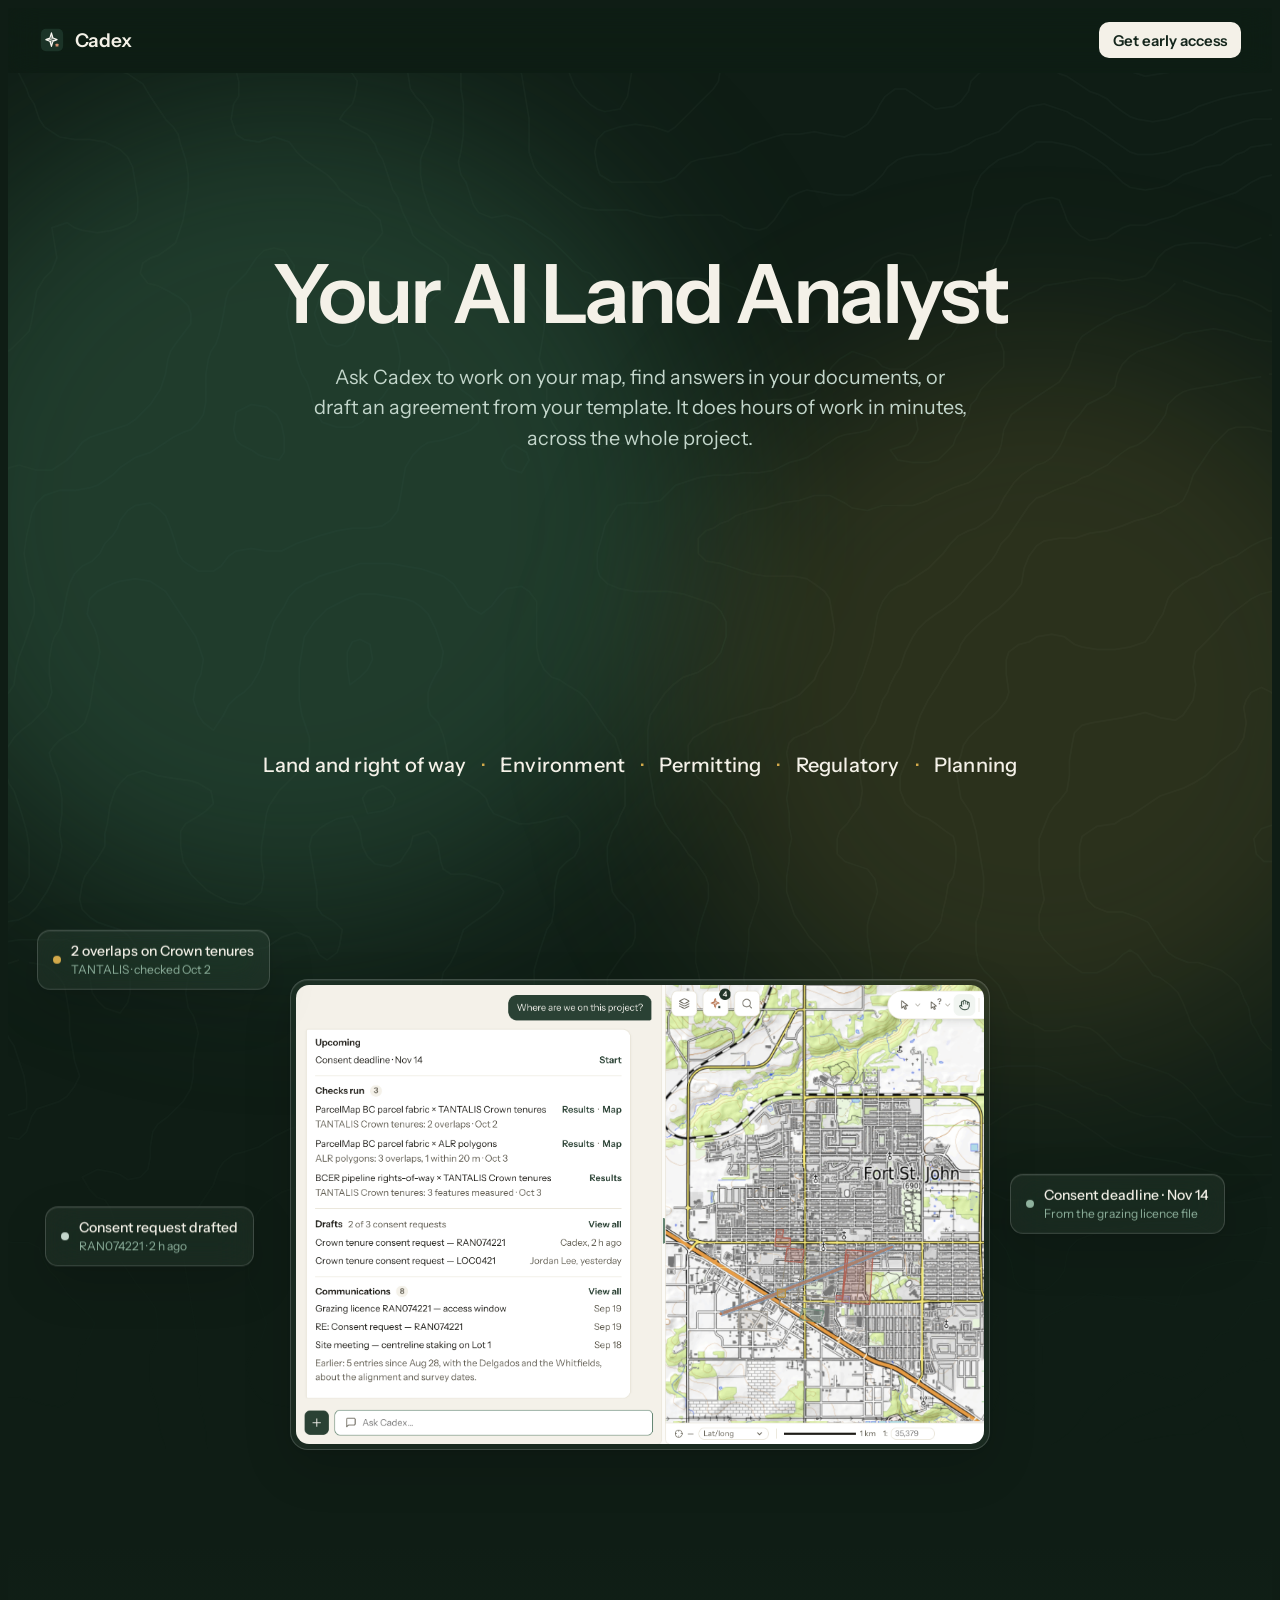
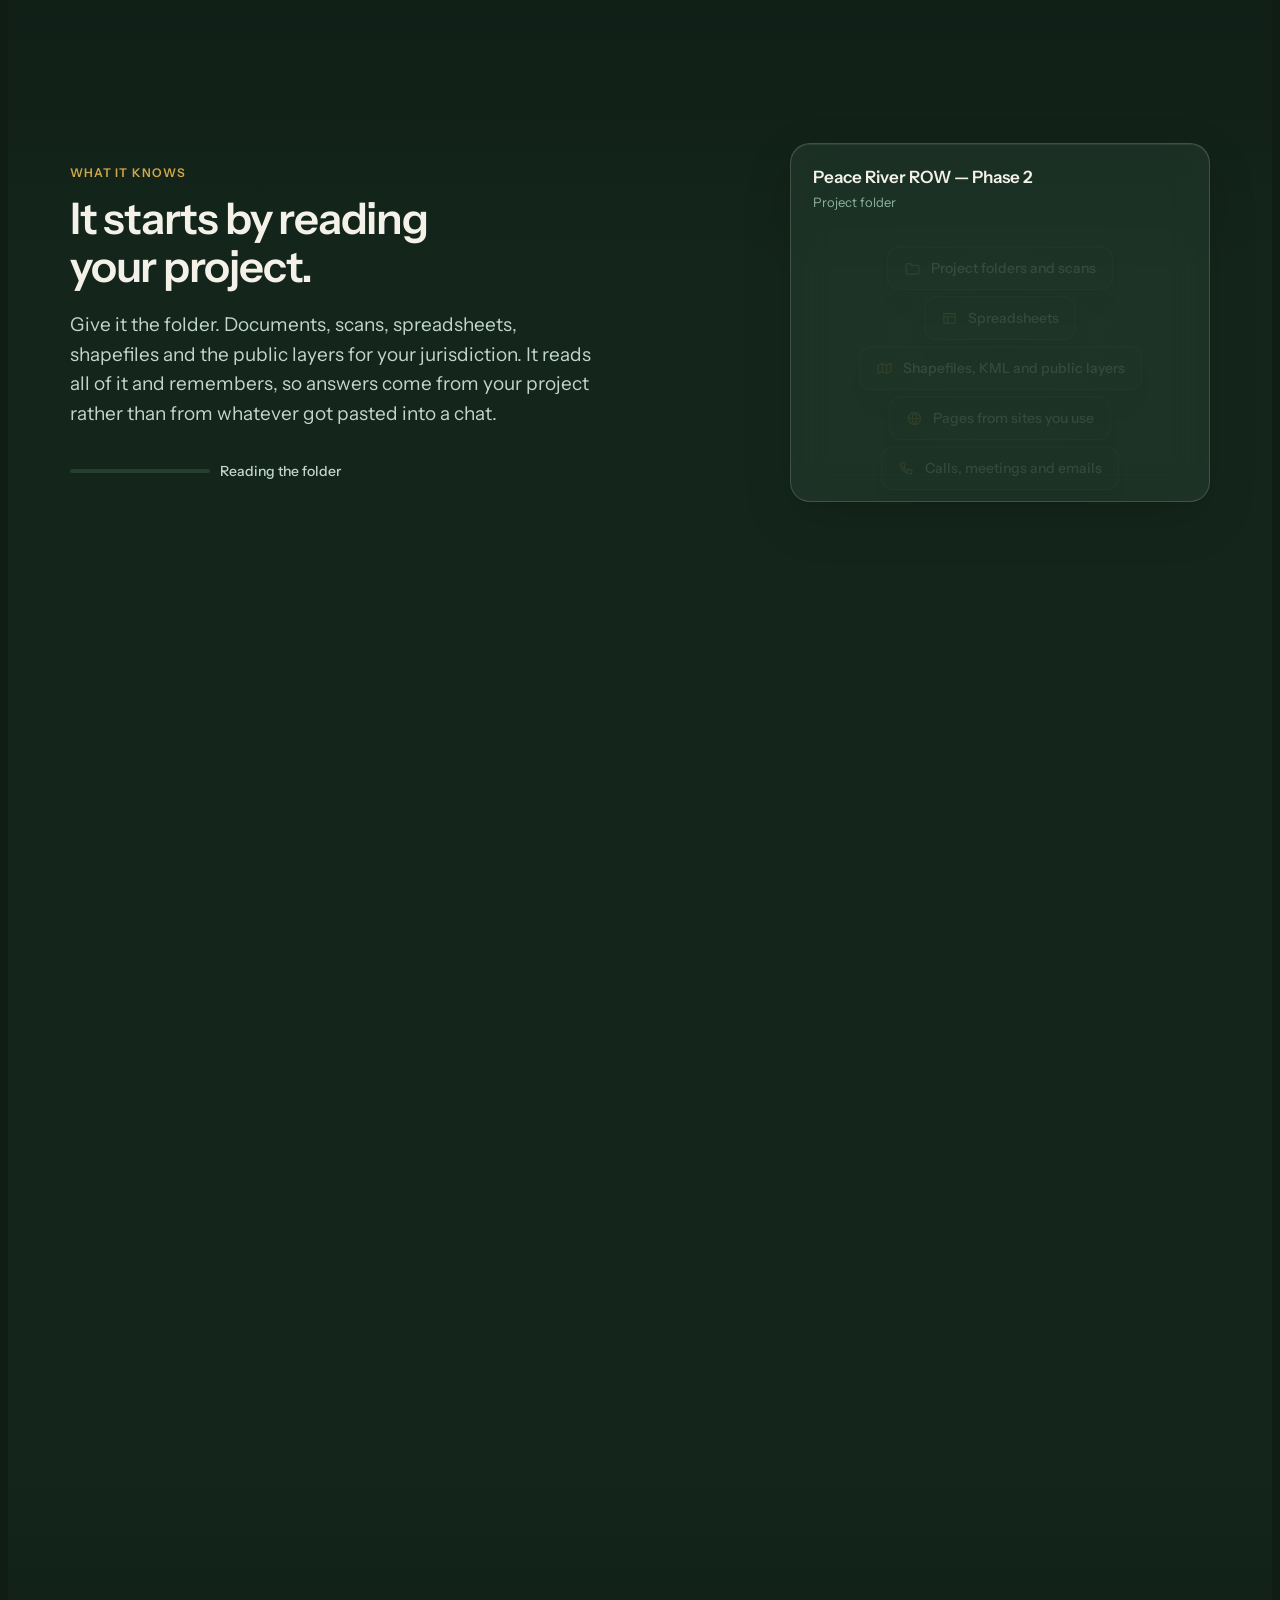
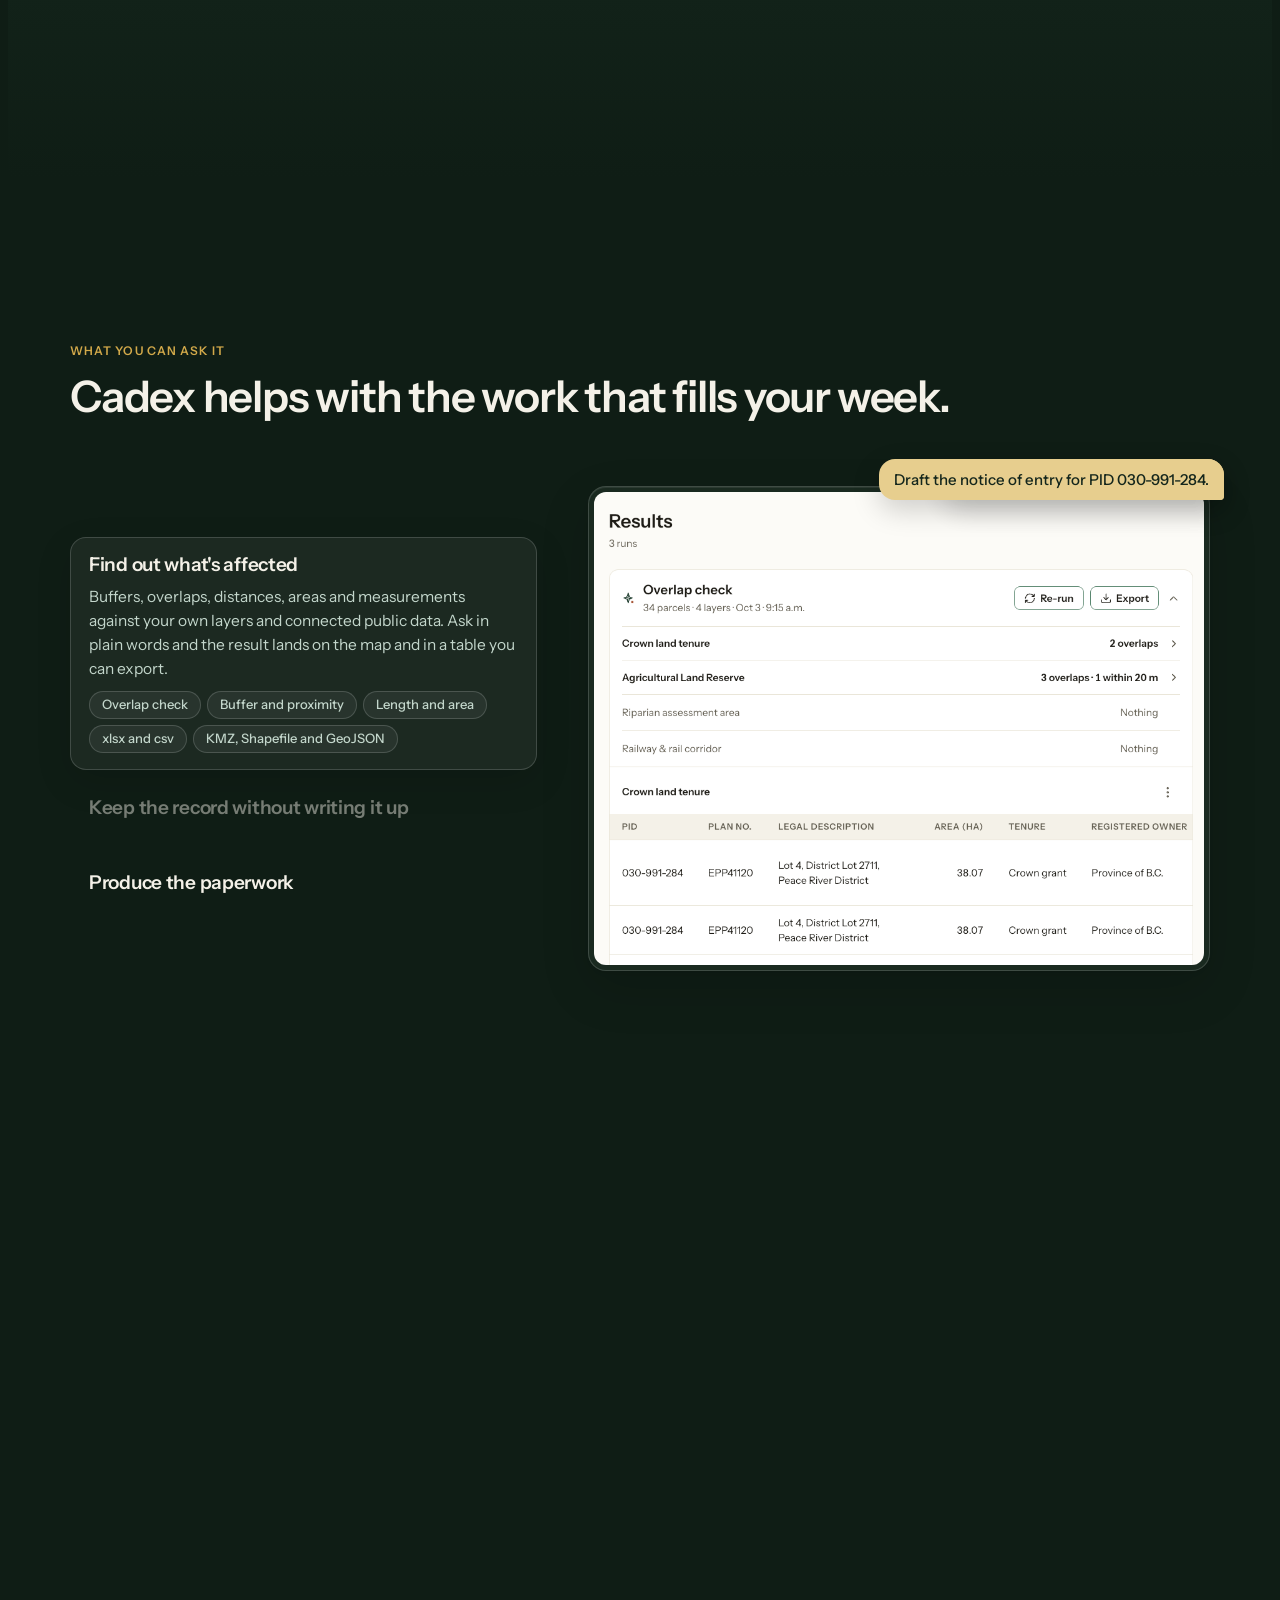
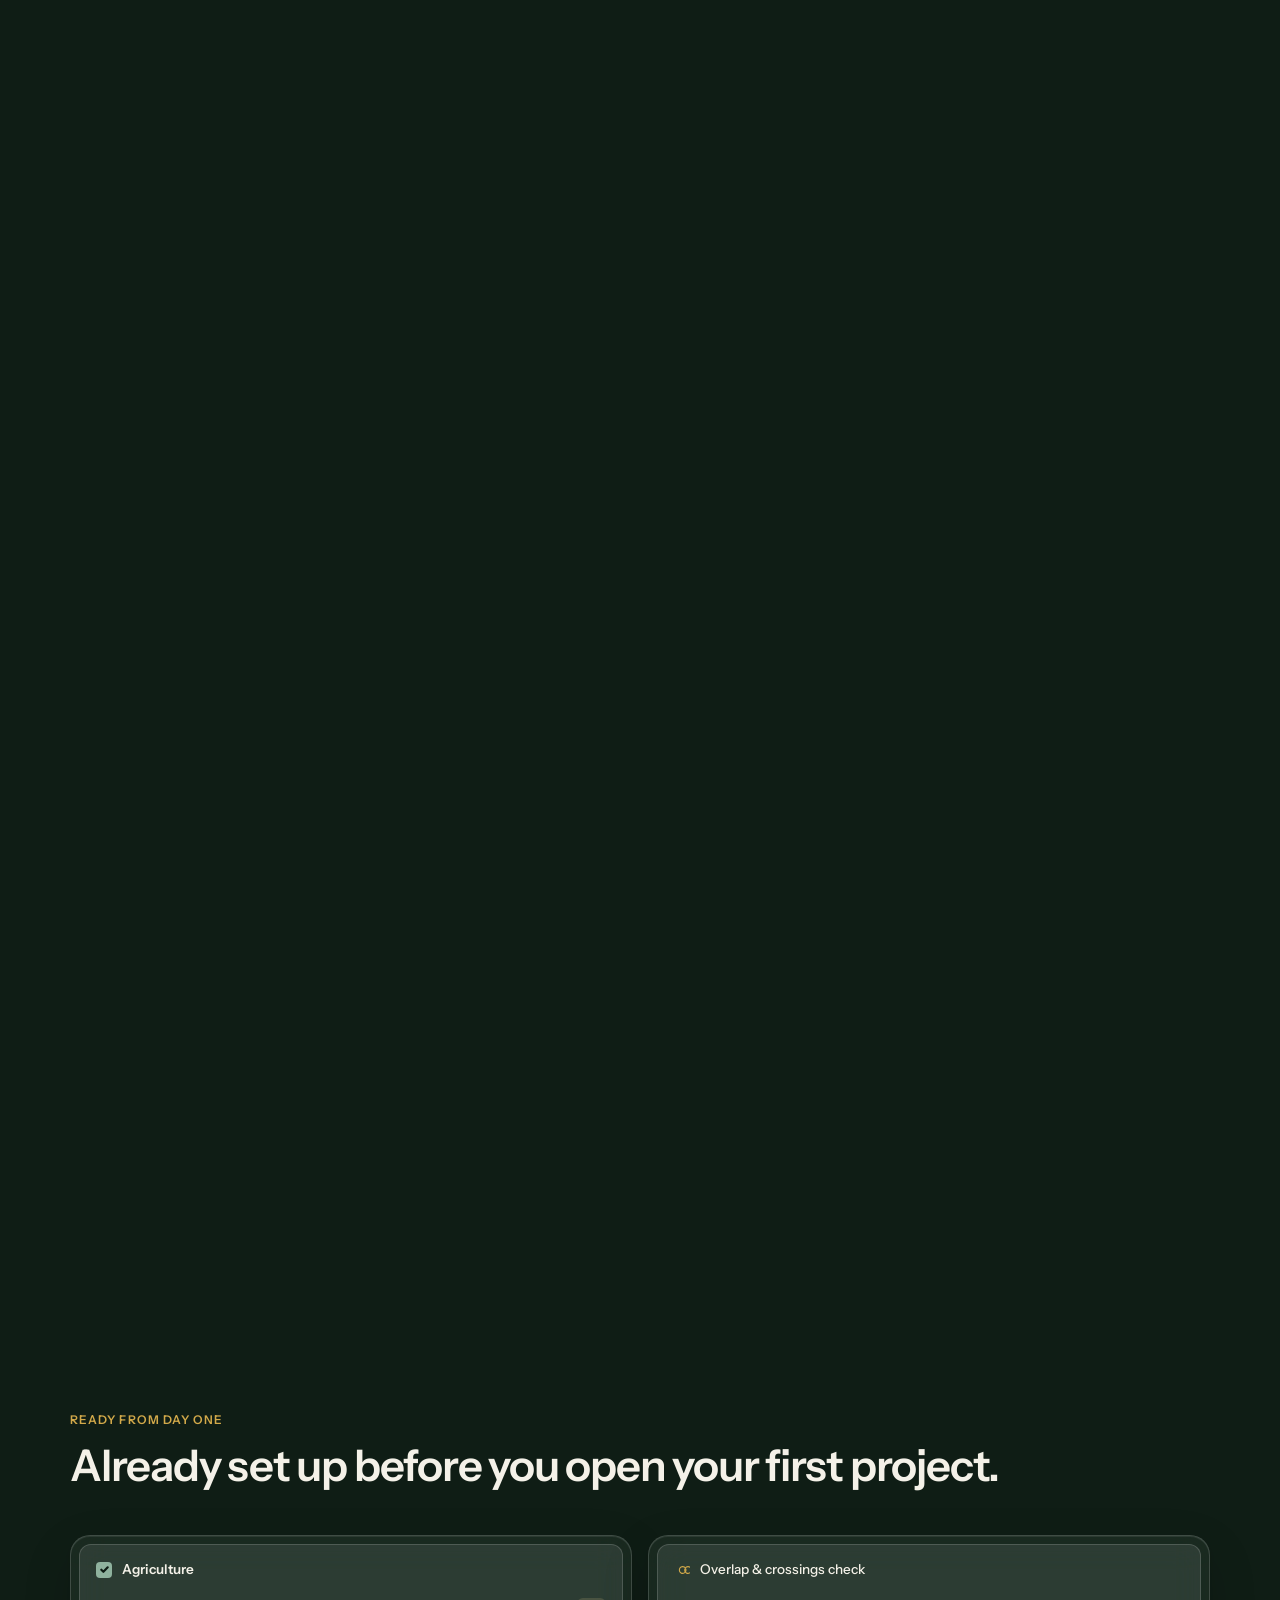
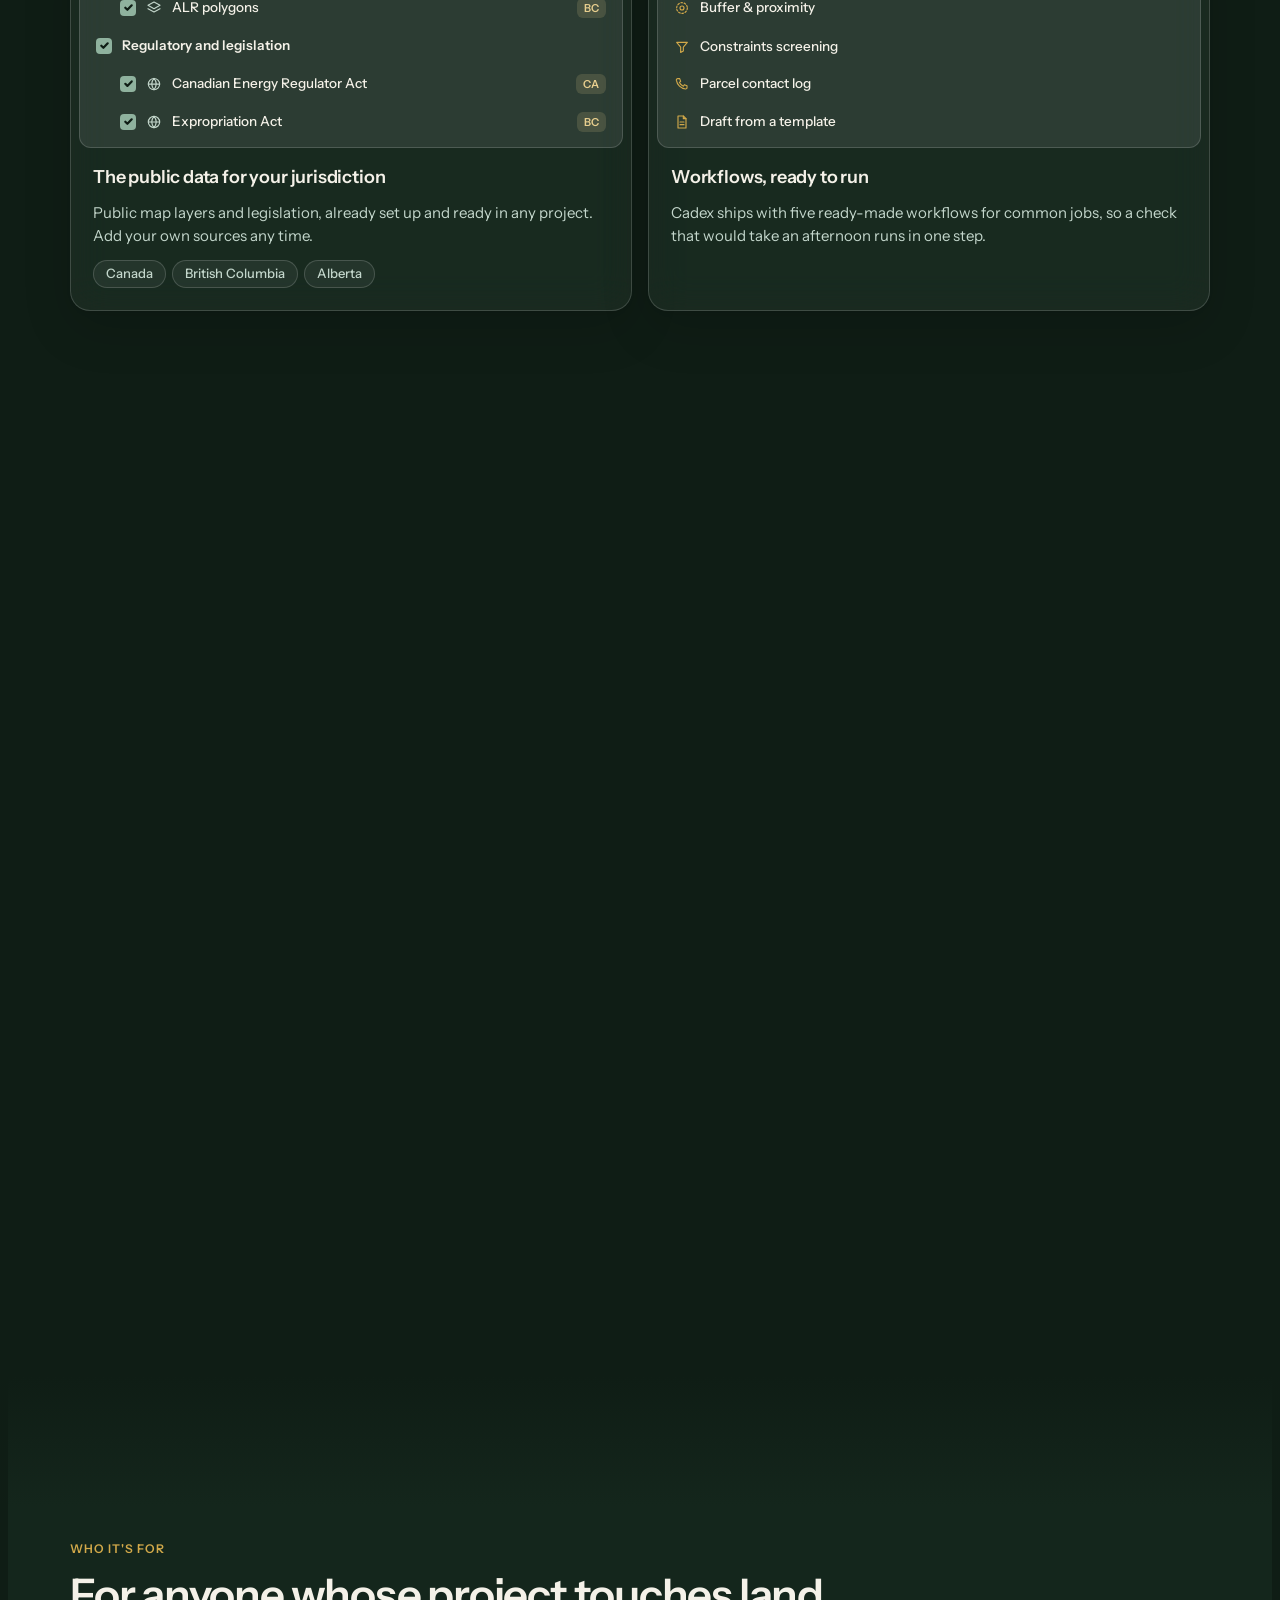
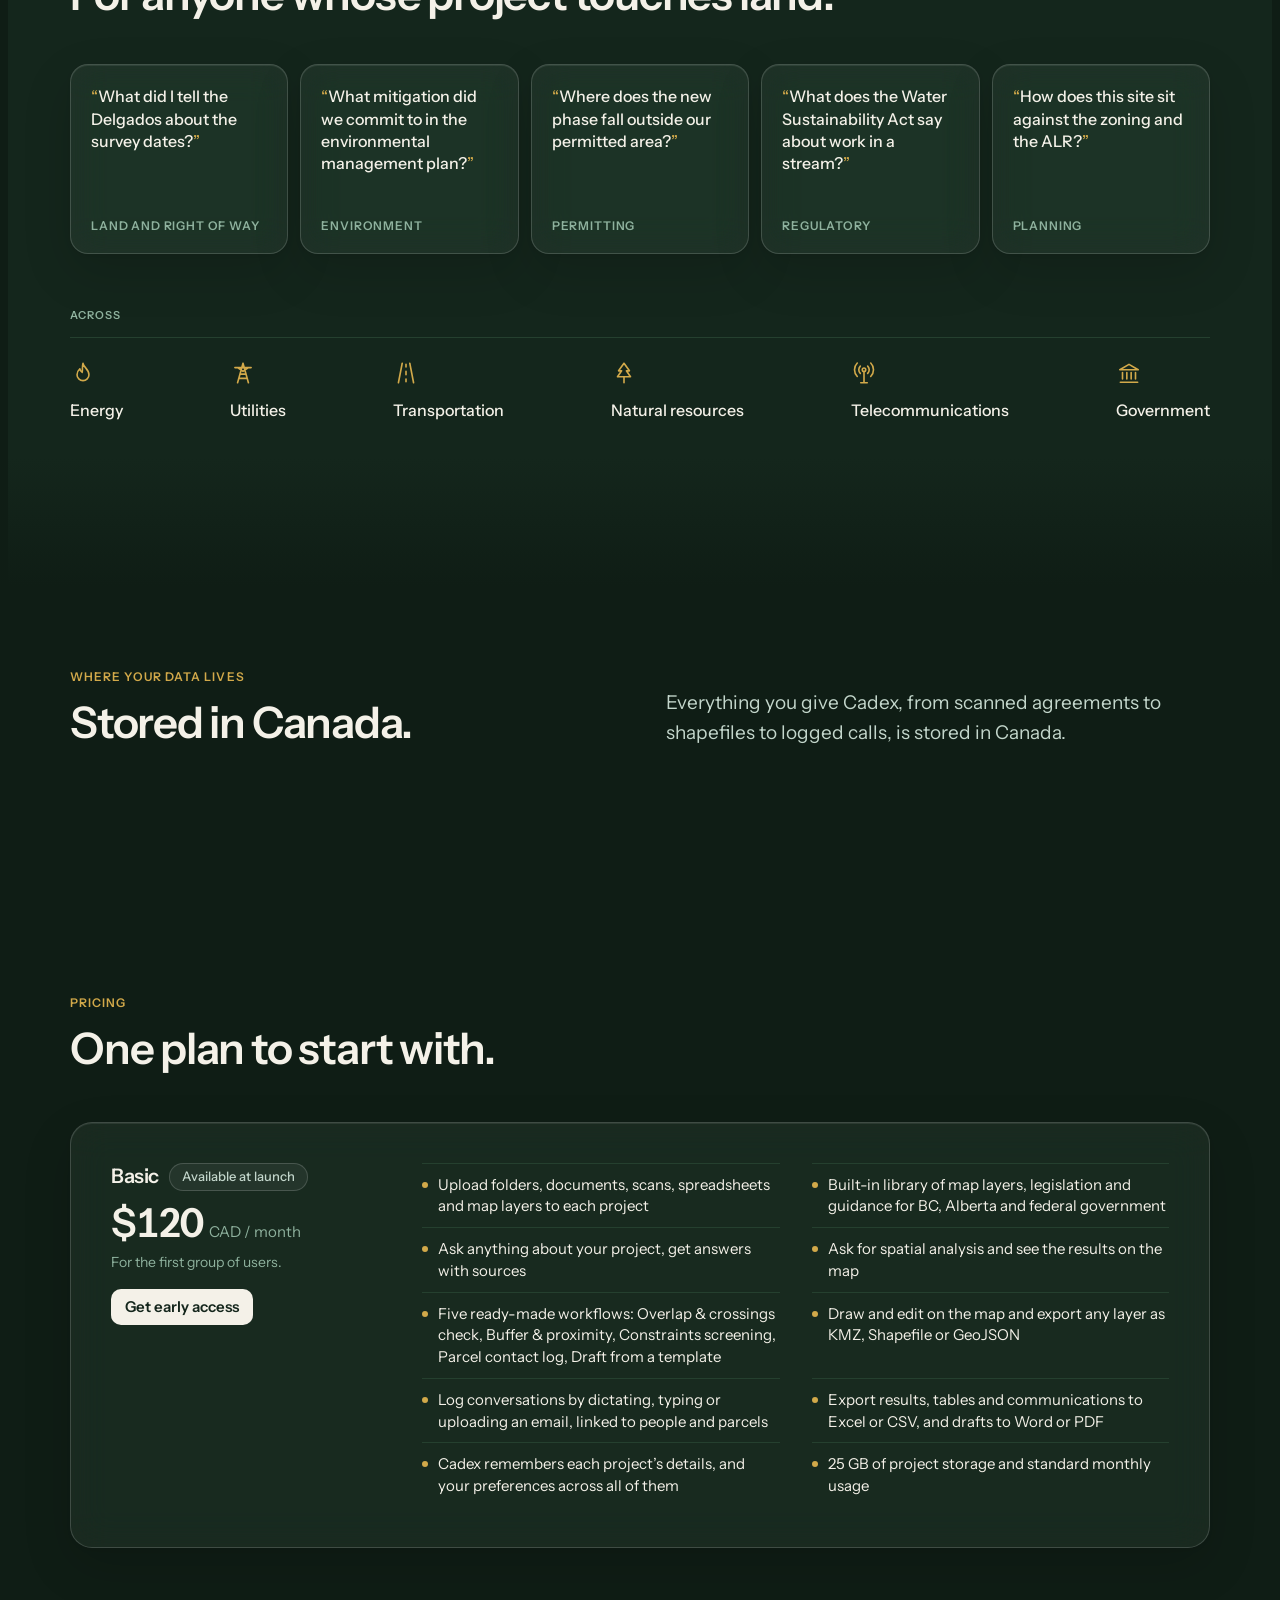
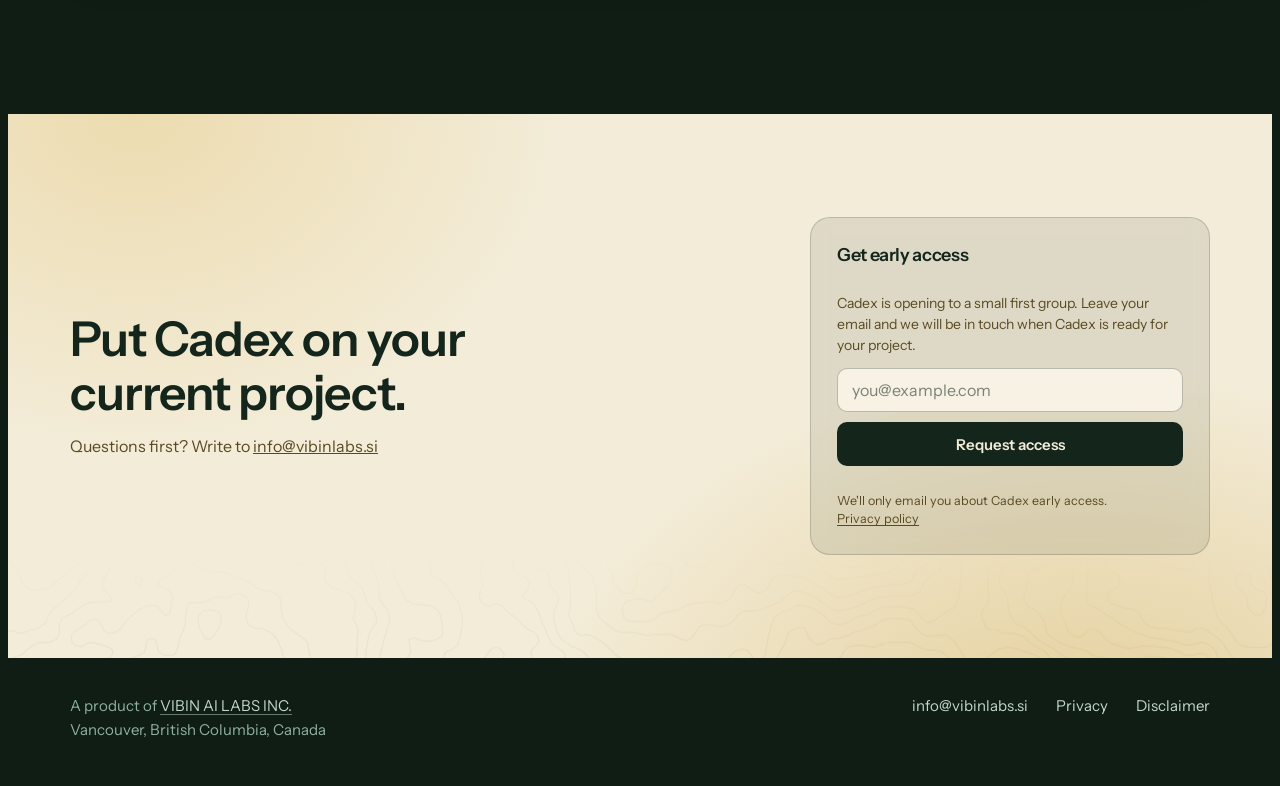
==== commit fd835160: "Remove "More to ask it" and the pricing intro line Co-Authored-By: Claude Opus 5.5 <noreply@anthropi" ====
--- a/_cadex/index.html
+++ b/_cadex/index.html
@@ -249,7 +249,7 @@
 /* call question tweak */
 .typed{display:none}
 
-/* more to ask + ready from day one */
+/* ready from day one */
 .ready-grid{display:flex;flex-direction:column;gap:clamp(28px,3.5vw,44px)}
 .ready-text{display:flex;flex-direction:column;gap:14px}
 .cards2{display:grid;grid-template-columns:repeat(2,minmax(0,1fr));gap:16px;align-items:stretch}
@@ -268,9 +268,6 @@
 .wf .i{color:var(--accent)}
 .li.cat .nm{font-weight:600}
 .li.sub{padding-left:34px}
-.more-ask{display:flex;flex-direction:column;gap:16px;margin-bottom:clamp(56px,7vw,88px)}
-.more-ask .row{display:flex;flex-wrap:wrap;gap:10px}
-.more-ask .bubble{align-self:auto;box-shadow:none;background:var(--glass);color:var(--ink);border:1px solid var(--glass-line)}
 .ready-h{margin-bottom:clamp(20px,3vw,28px);display:flex;flex-direction:column;gap:12px}
 .cards3{display:grid;grid-template-columns:repeat(3,minmax(0,1fr));gap:16px}
 .rcard{display:flex;flex-direction:column;gap:12px;padding:24px;border-radius:20px;min-width:0}
@@ -598,16 +595,6 @@
   <div class="runway" aria-hidden="true"></div>
 </section>
 
-<div class="more-ask wrap" hidden>
-  <span class="eyebrow">More to ask it</span>
-  <div class="row">
-    <span class="bubble">Which parcels sit within 30 m of the creek?</span>
-    <span class="bubble">Who did we last speak to about Lot 4?</span>
-    <span class="bubble">Summarize the grazing licence for me.</span>
-    <span class="bubble">Compare the two routes by length and Crown land crossed.</span>
-  </div>
-</div>
-
 <section class="scene" id="ready">
   <div class="pin">
     <div class="wrap ready-grid">
@@ -662,7 +649,6 @@
   <div class="wrap">
     <span class="eyebrow">Pricing</span>
     <h2 class="h2">One plan to start with.</h2>
-    <p class="lead" style="margin-top:14px">Bring in a folder, connect your layers, and ask it something you would otherwise spend the afternoon looking for.</p>
     <div class="price-card glass">
       <div class="tier">
         <div style="display:flex;align-items:center;gap:10px"><h3>Basic</h3><span class="pill">Available at launch</span></div>
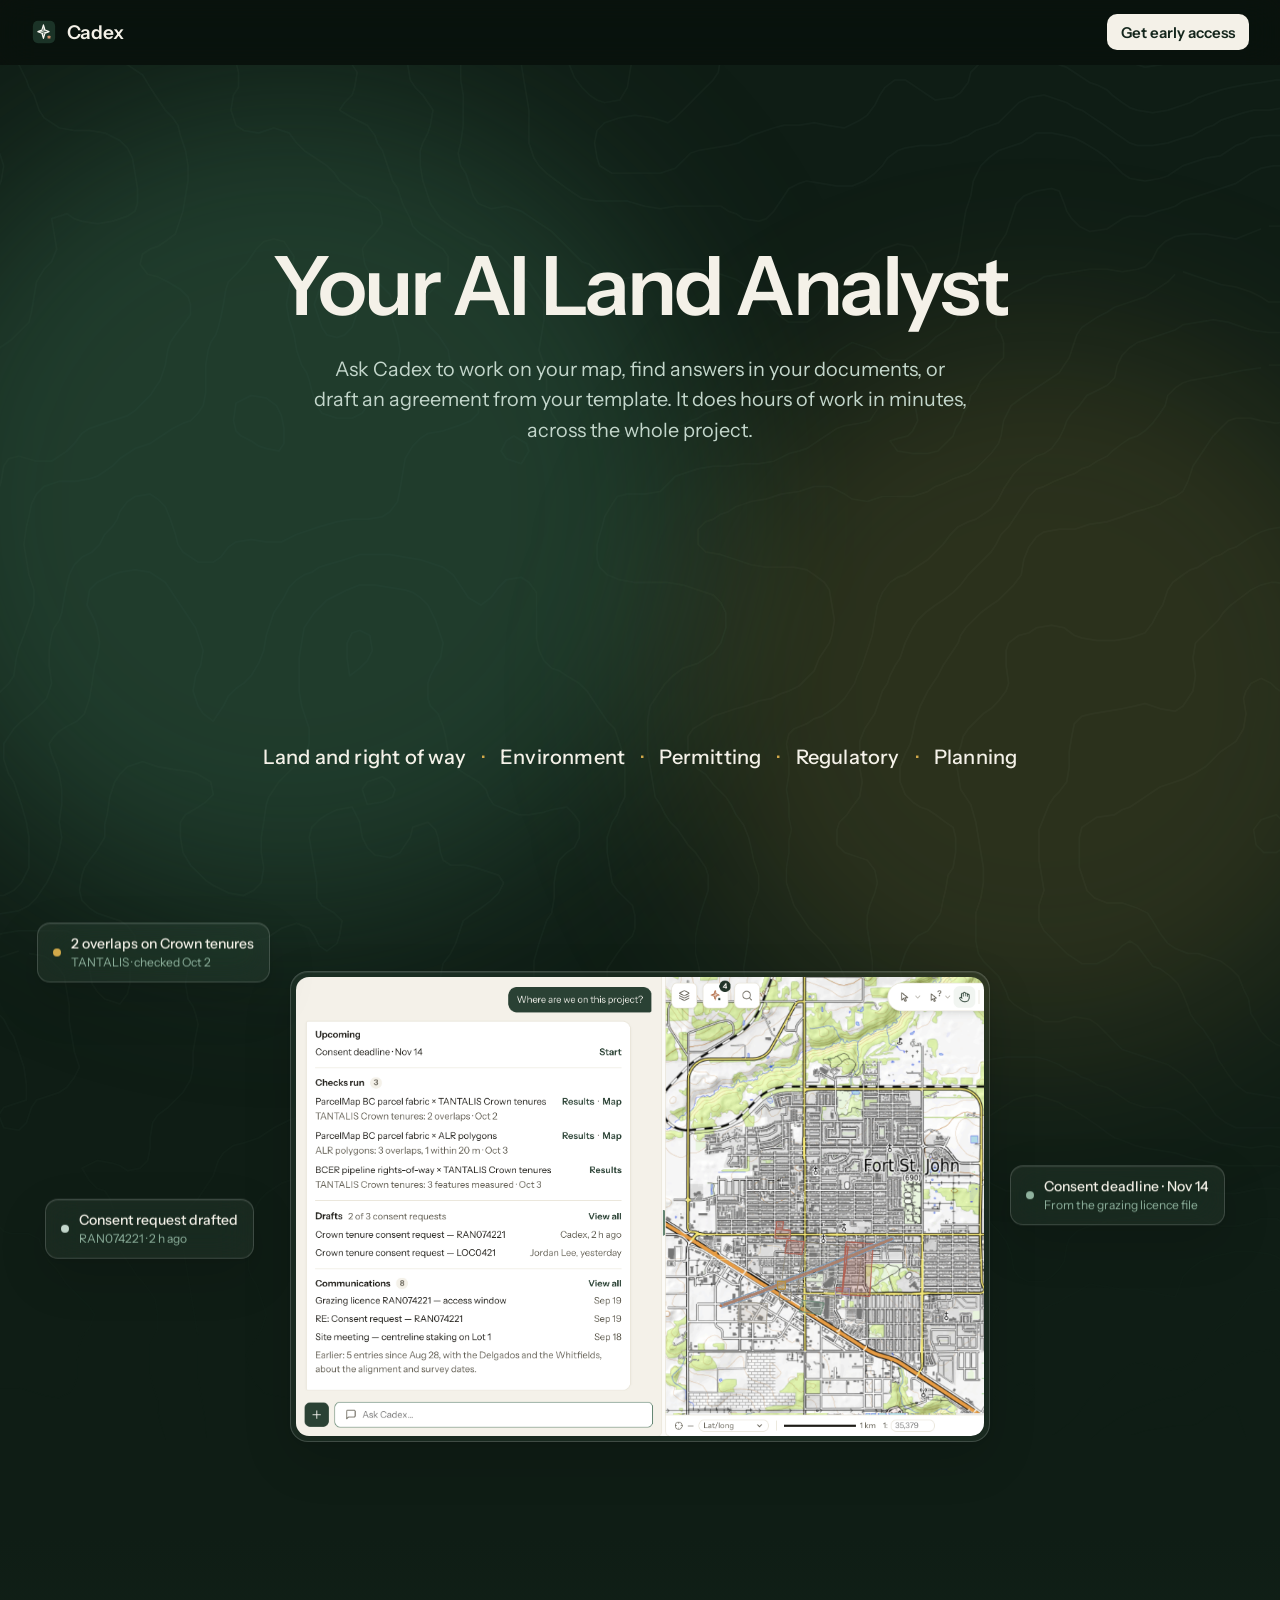
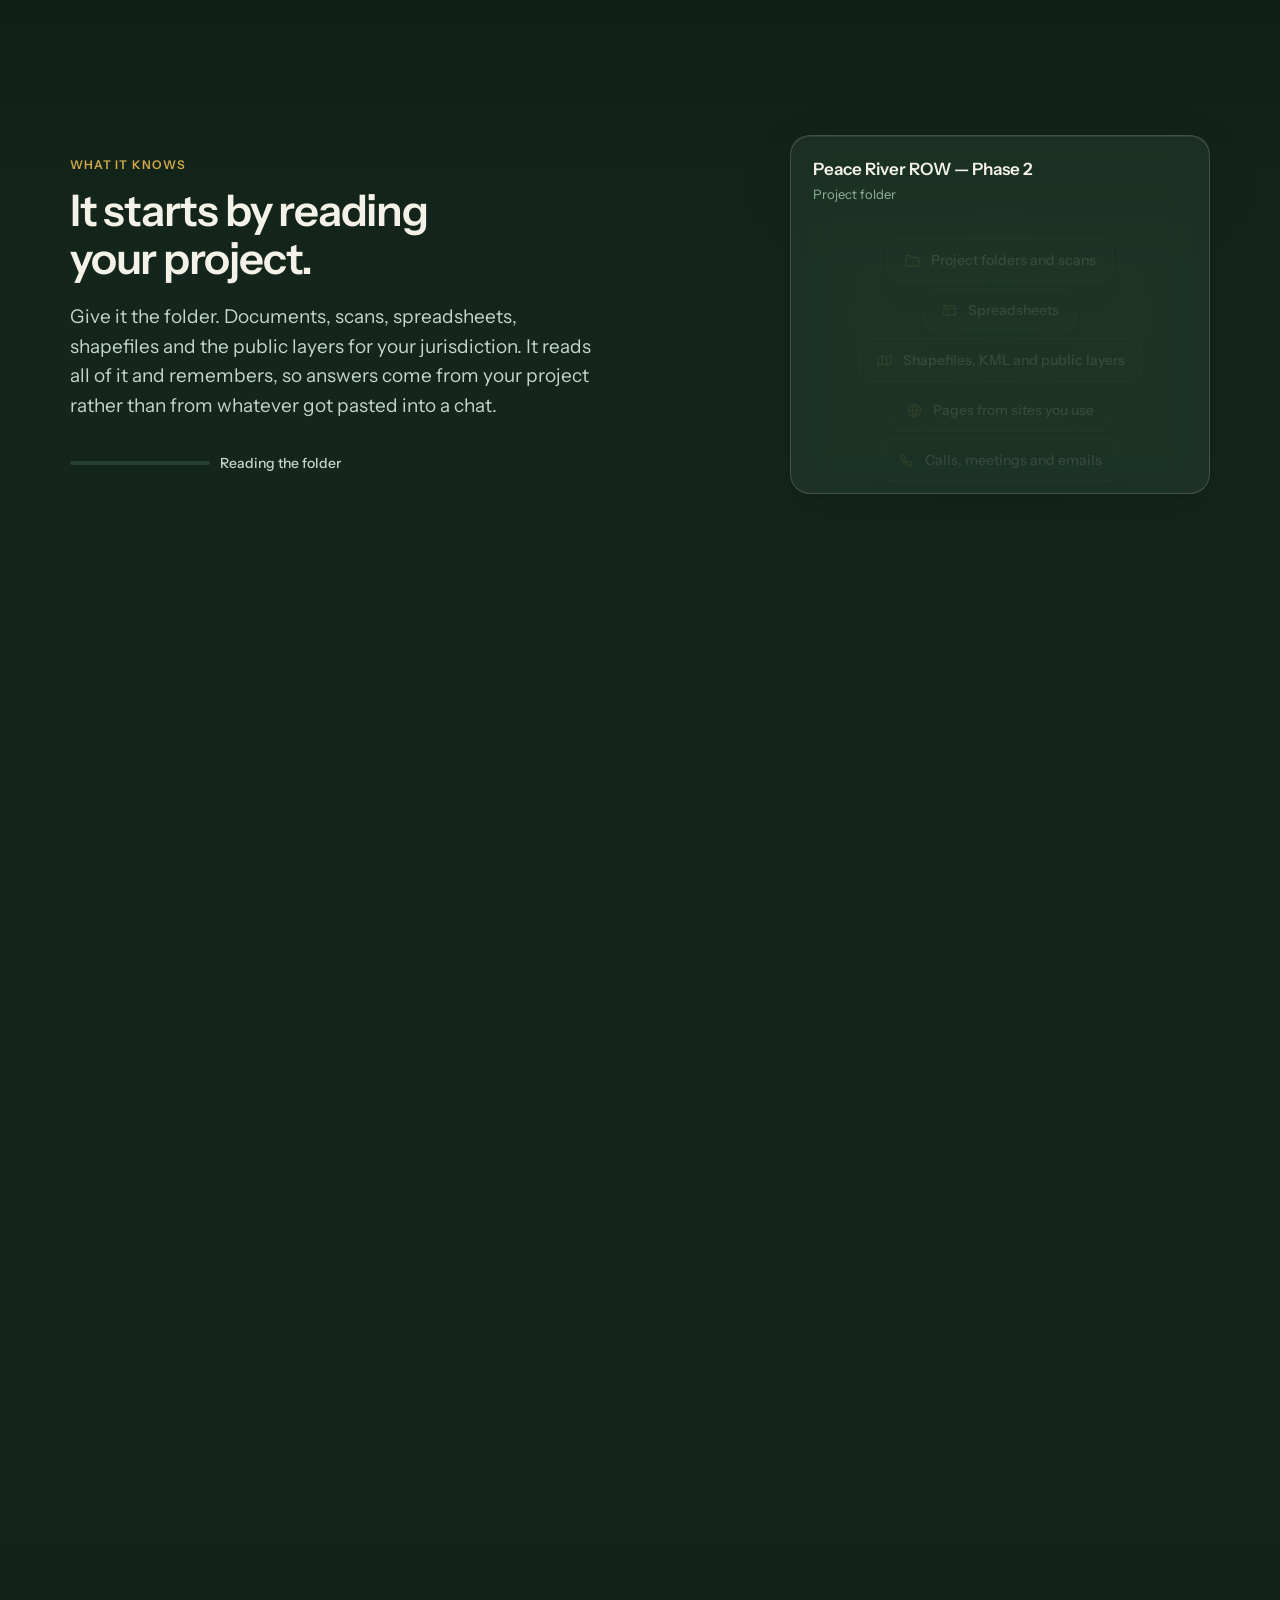
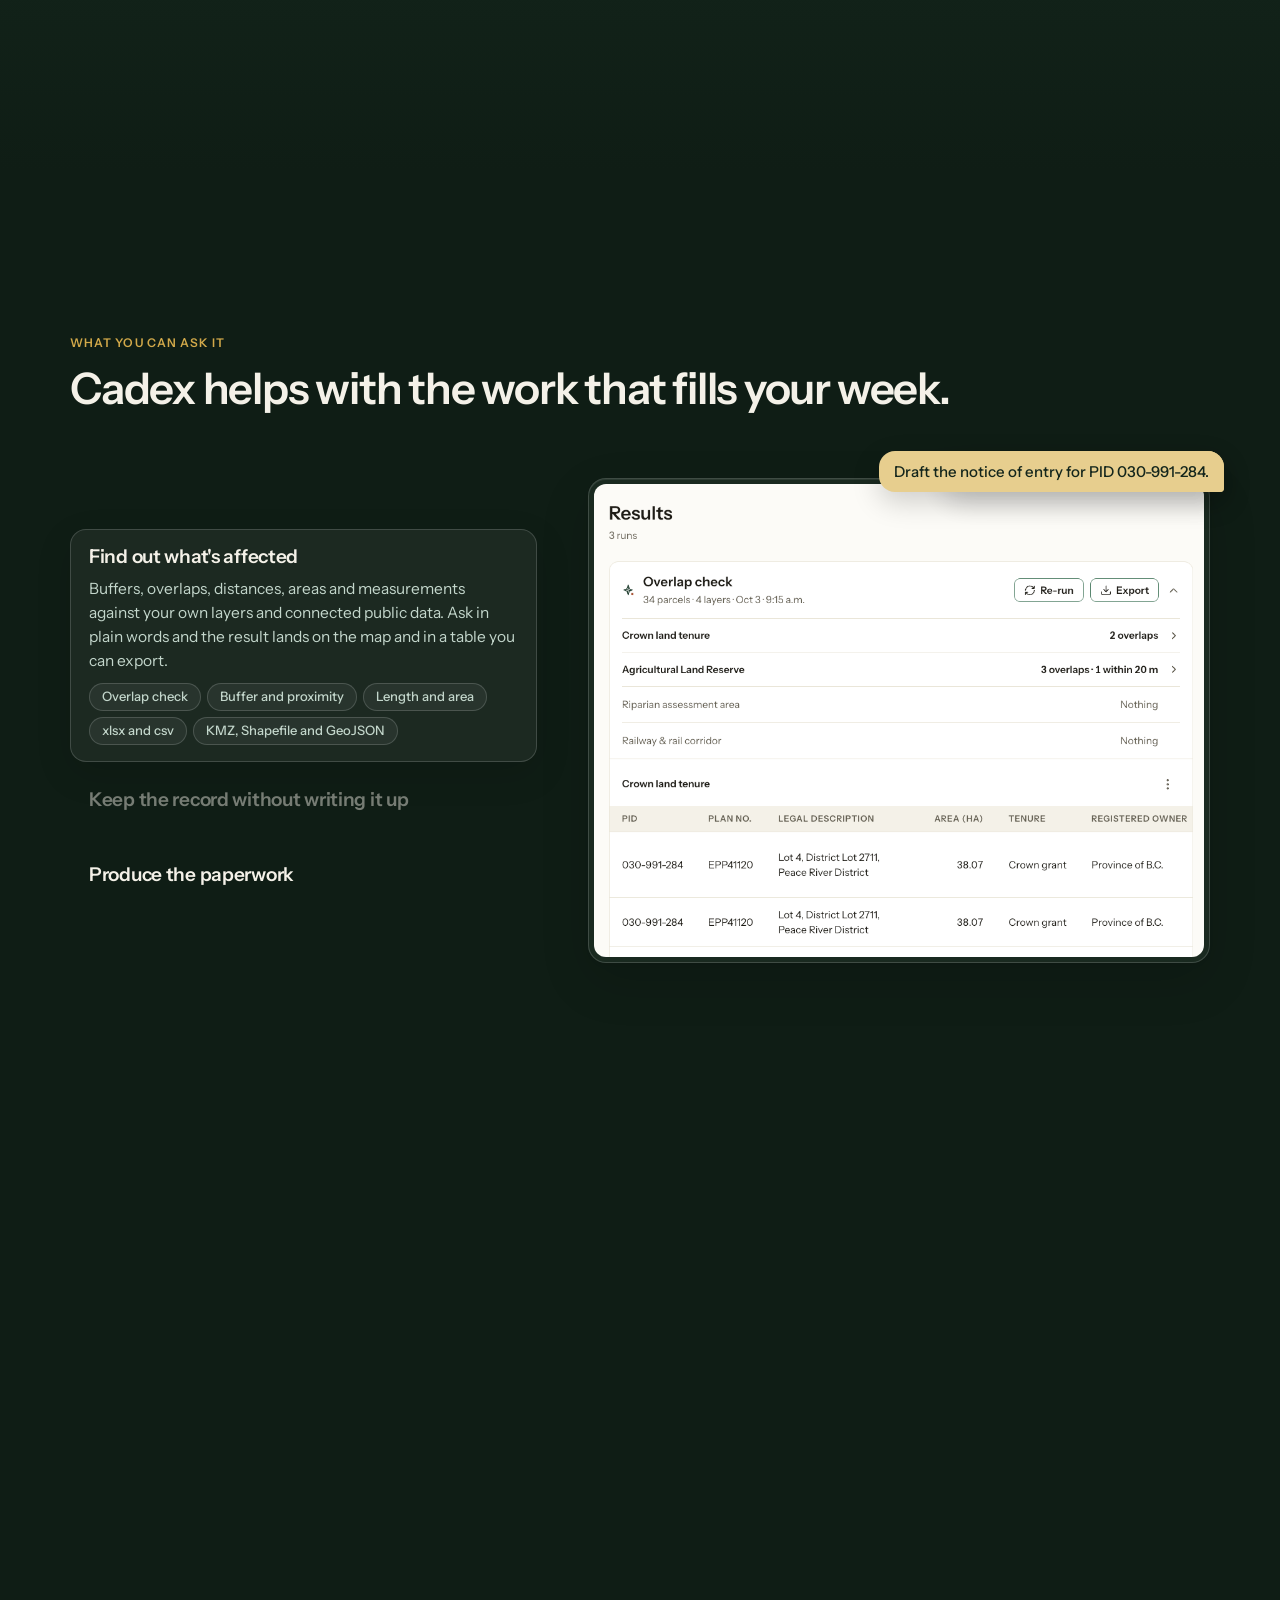
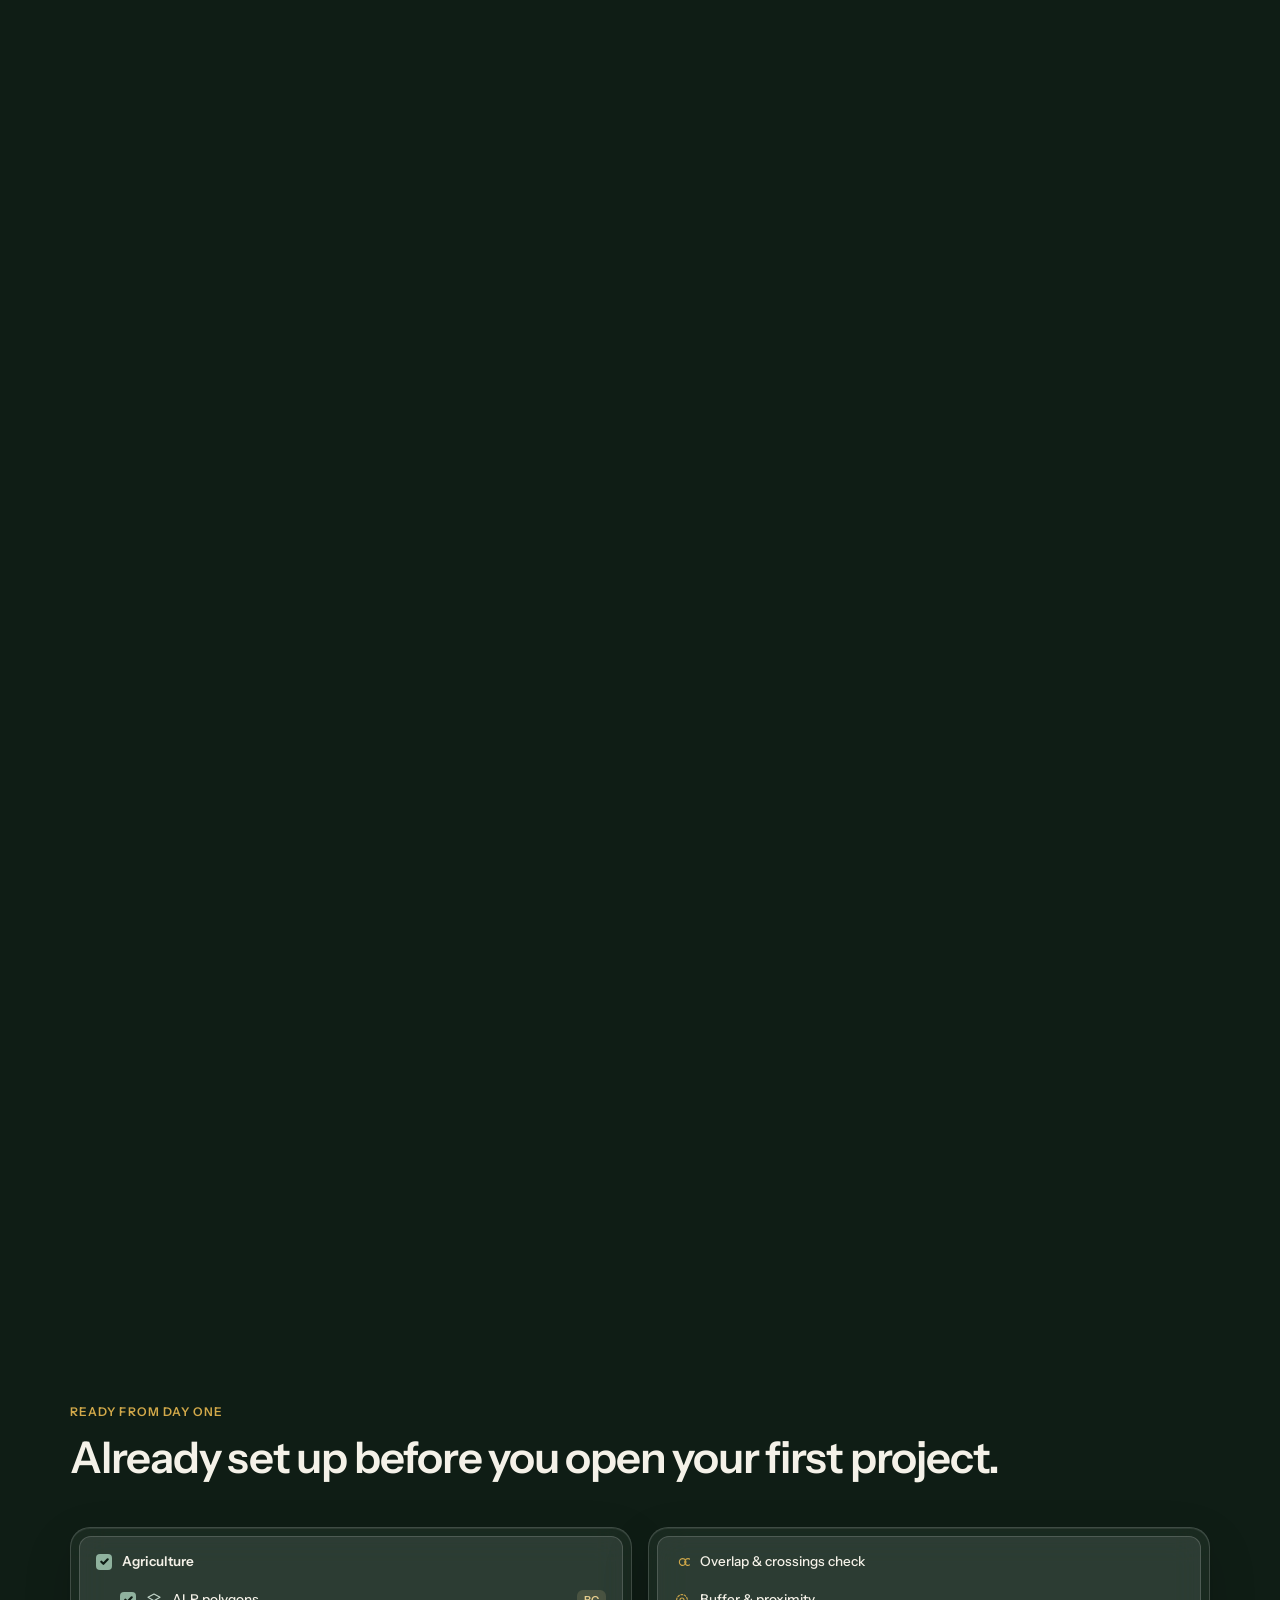
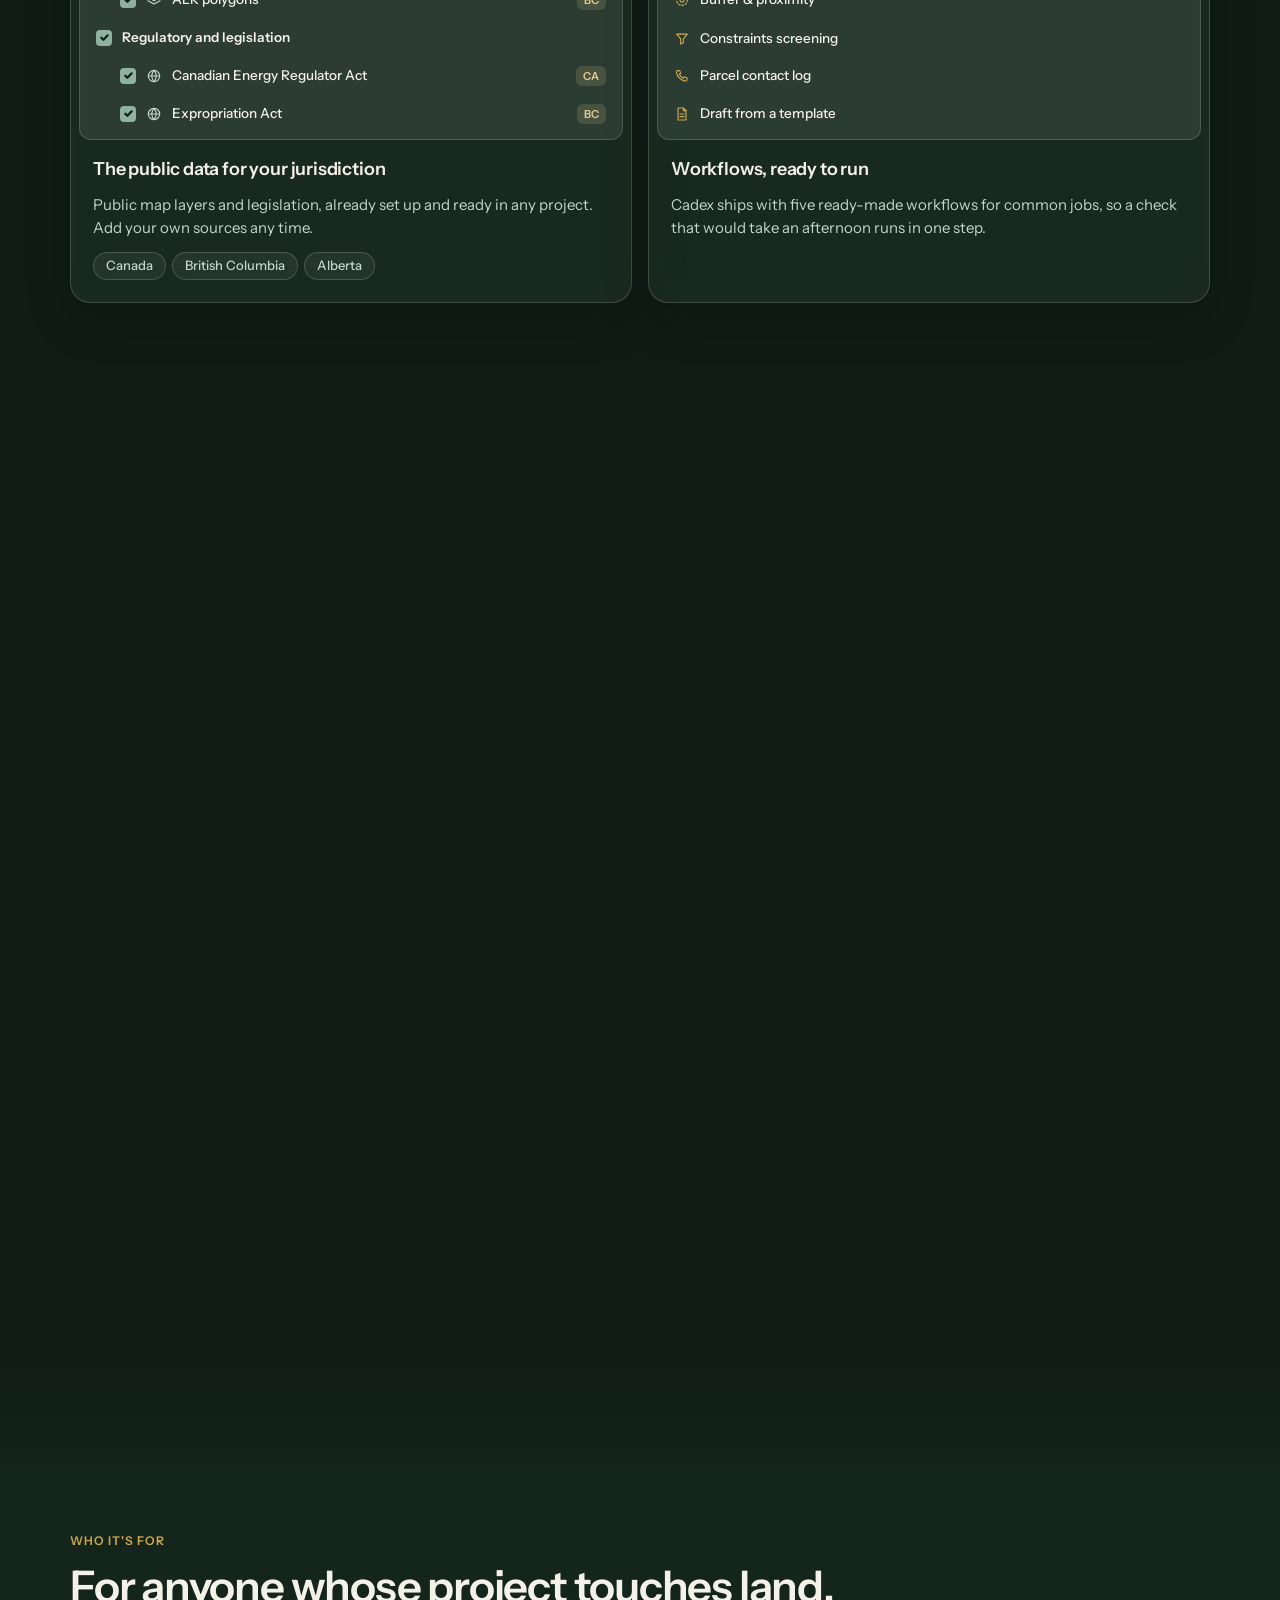
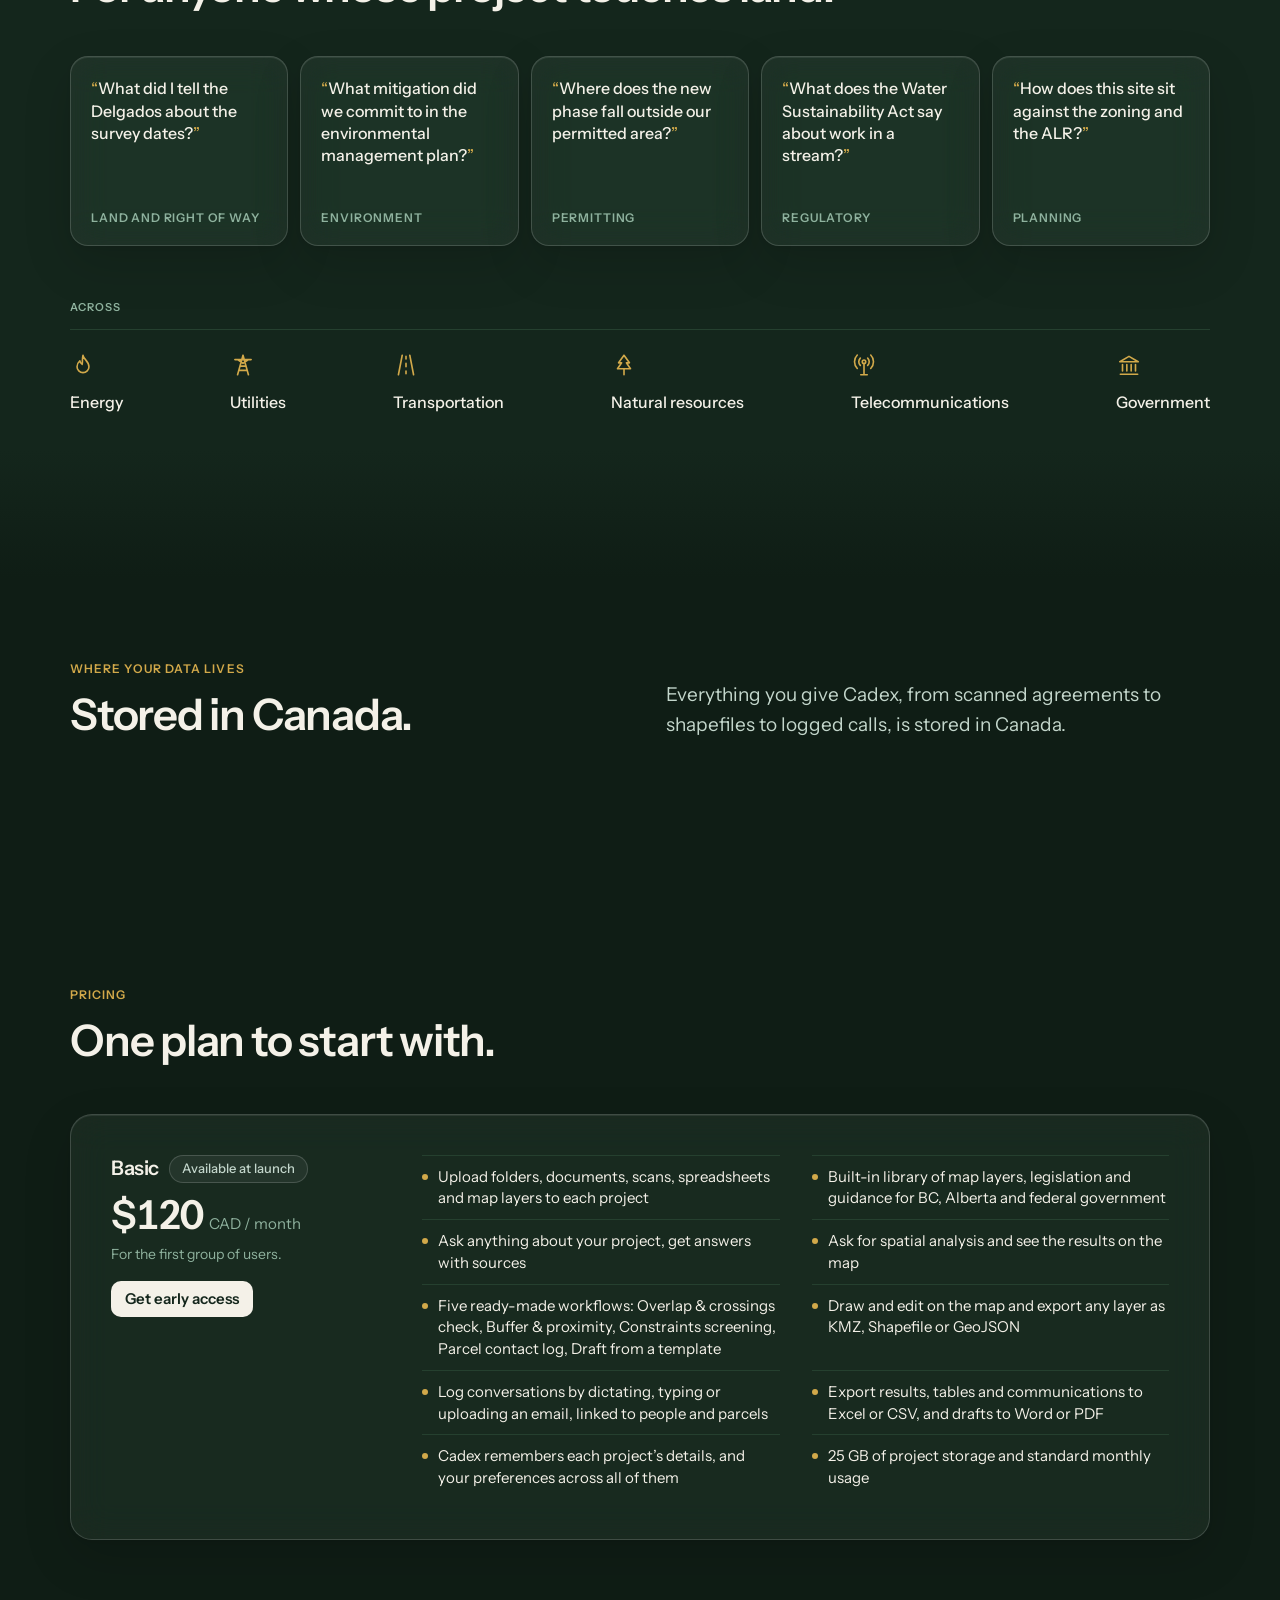
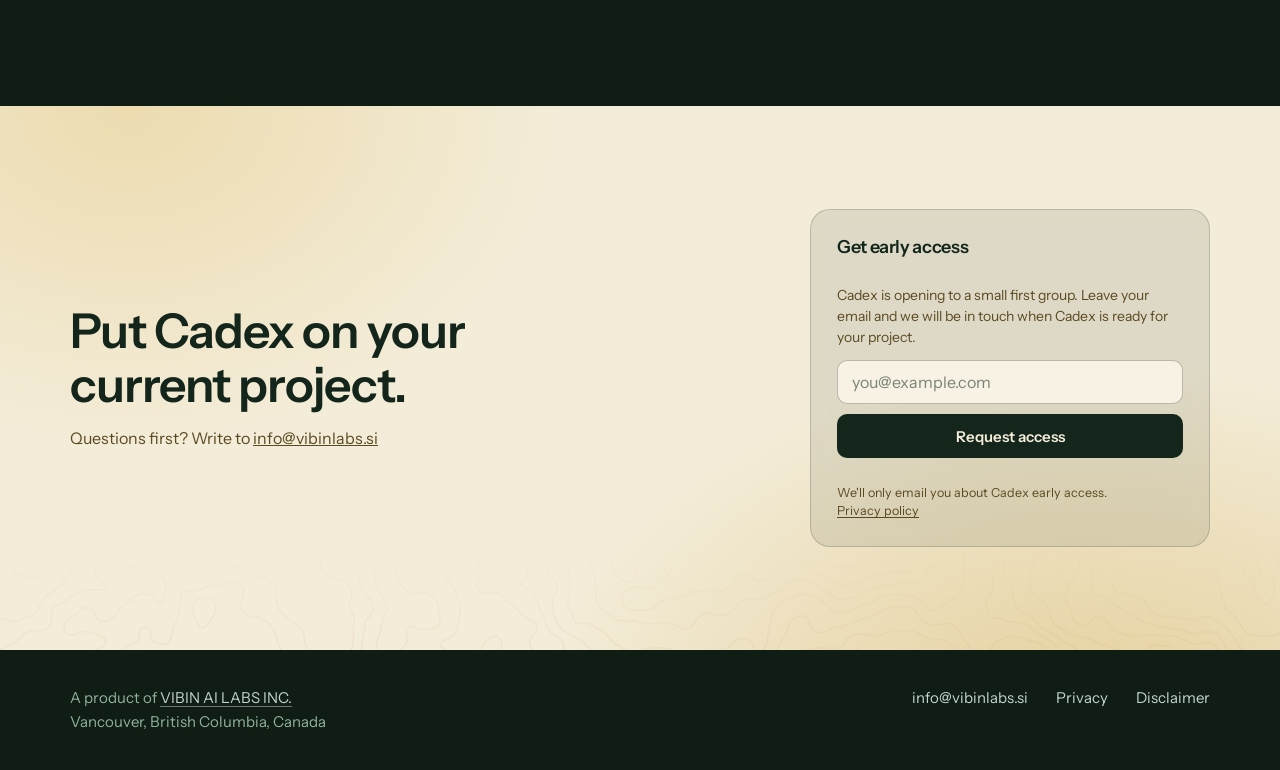
==== commit 3fe79b28: "Frosted black header and remove the page margin The page had the browser's default 8px body margin, " ====
--- a/_cadex/index.html
+++ b/_cadex/index.html
@@ -65,7 +65,7 @@
 
 *,*::before,*::after{box-sizing:border-box}
 html{scroll-behavior:smooth;scroll-padding-top:84px;overflow-x:clip}
-body{background:var(--bg);color:var(--ink);font:400 16px/1.6 var(--font);-webkit-font-smoothing:antialiased;overflow-x:clip;transition:background .5s,color .5s}
+body{margin:0;background:var(--bg);color:var(--ink);font:400 16px/1.6 var(--font);-webkit-font-smoothing:antialiased;overflow-x:clip;transition:background .5s,color .5s}
 h1,h2,h3{margin:0;font-weight:600;letter-spacing:-0.02em;line-height:1.12;text-wrap:balance}
 p{margin:0;text-wrap:pretty}
 a{color:inherit}
@@ -92,9 +92,9 @@
 
 /* header: just the mark and the one action */
 body::before{content:"";position:fixed;inset:0 0 auto;height:env(safe-area-inset-top,0px);z-index:40;background:var(--bg)}
-.head{position:sticky;top:env(safe-area-inset-top,0px);z-index:30;background:color-mix(in srgb,var(--bg) 70%,transparent);
-  -webkit-backdrop-filter:blur(16px) saturate(1.3);backdrop-filter:blur(16px) saturate(1.3);border-bottom:1px solid transparent;transition:border-color .3s}
-.head.stuck{border-bottom-color:var(--line)}
+.head{position:sticky;top:env(safe-area-inset-top,0px);z-index:30;background:rgba(8,10,9,.55);
+  -webkit-backdrop-filter:blur(18px) saturate(1.4);backdrop-filter:blur(18px) saturate(1.4);border-bottom:1px solid transparent;transition:border-color .3s}
+.head.stuck{border-bottom-color:rgba(255,255,255,.08)}
 .head .wrap{display:flex;align-items:center;justify-content:space-between;height:64px}
 .brand{display:inline-flex;align-items:center;gap:10px;font:600 19px/1 var(--font);letter-spacing:-0.015em;text-decoration:none}
 .brand svg{width:26px;height:26px}
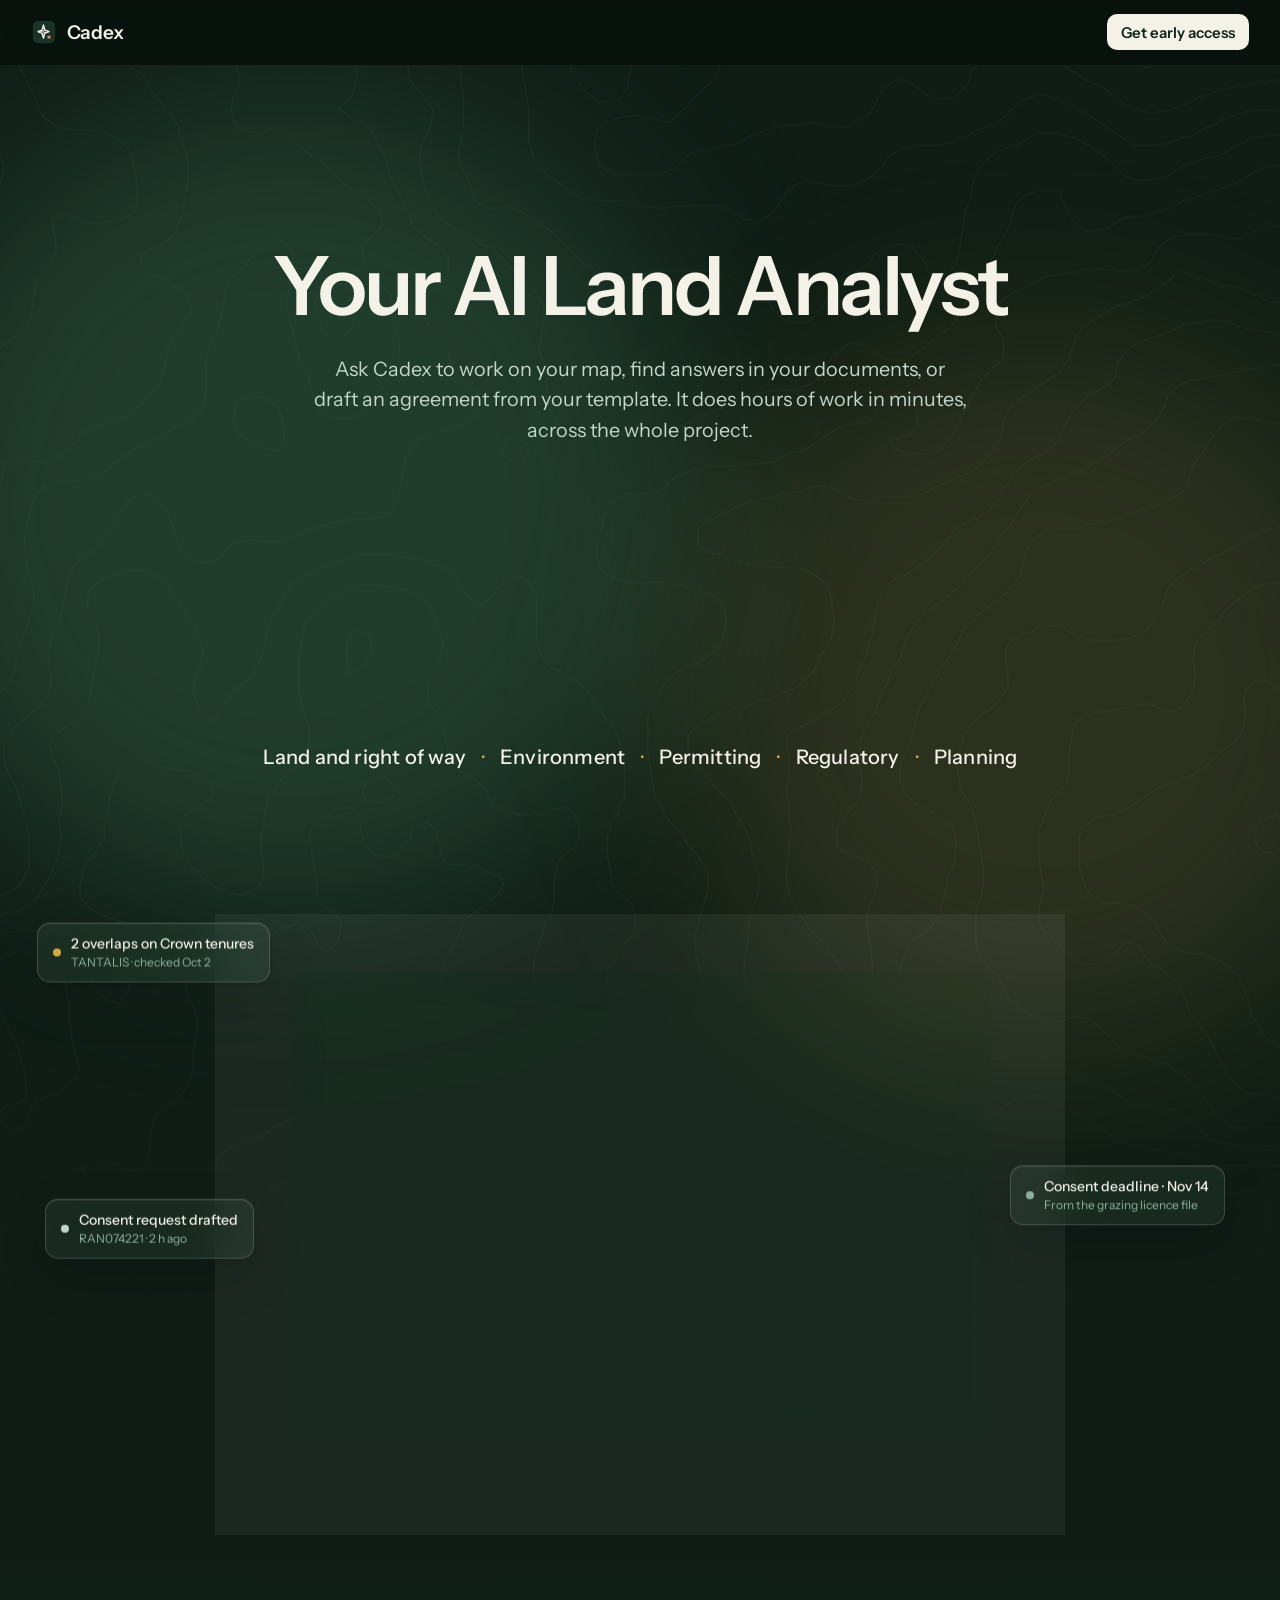
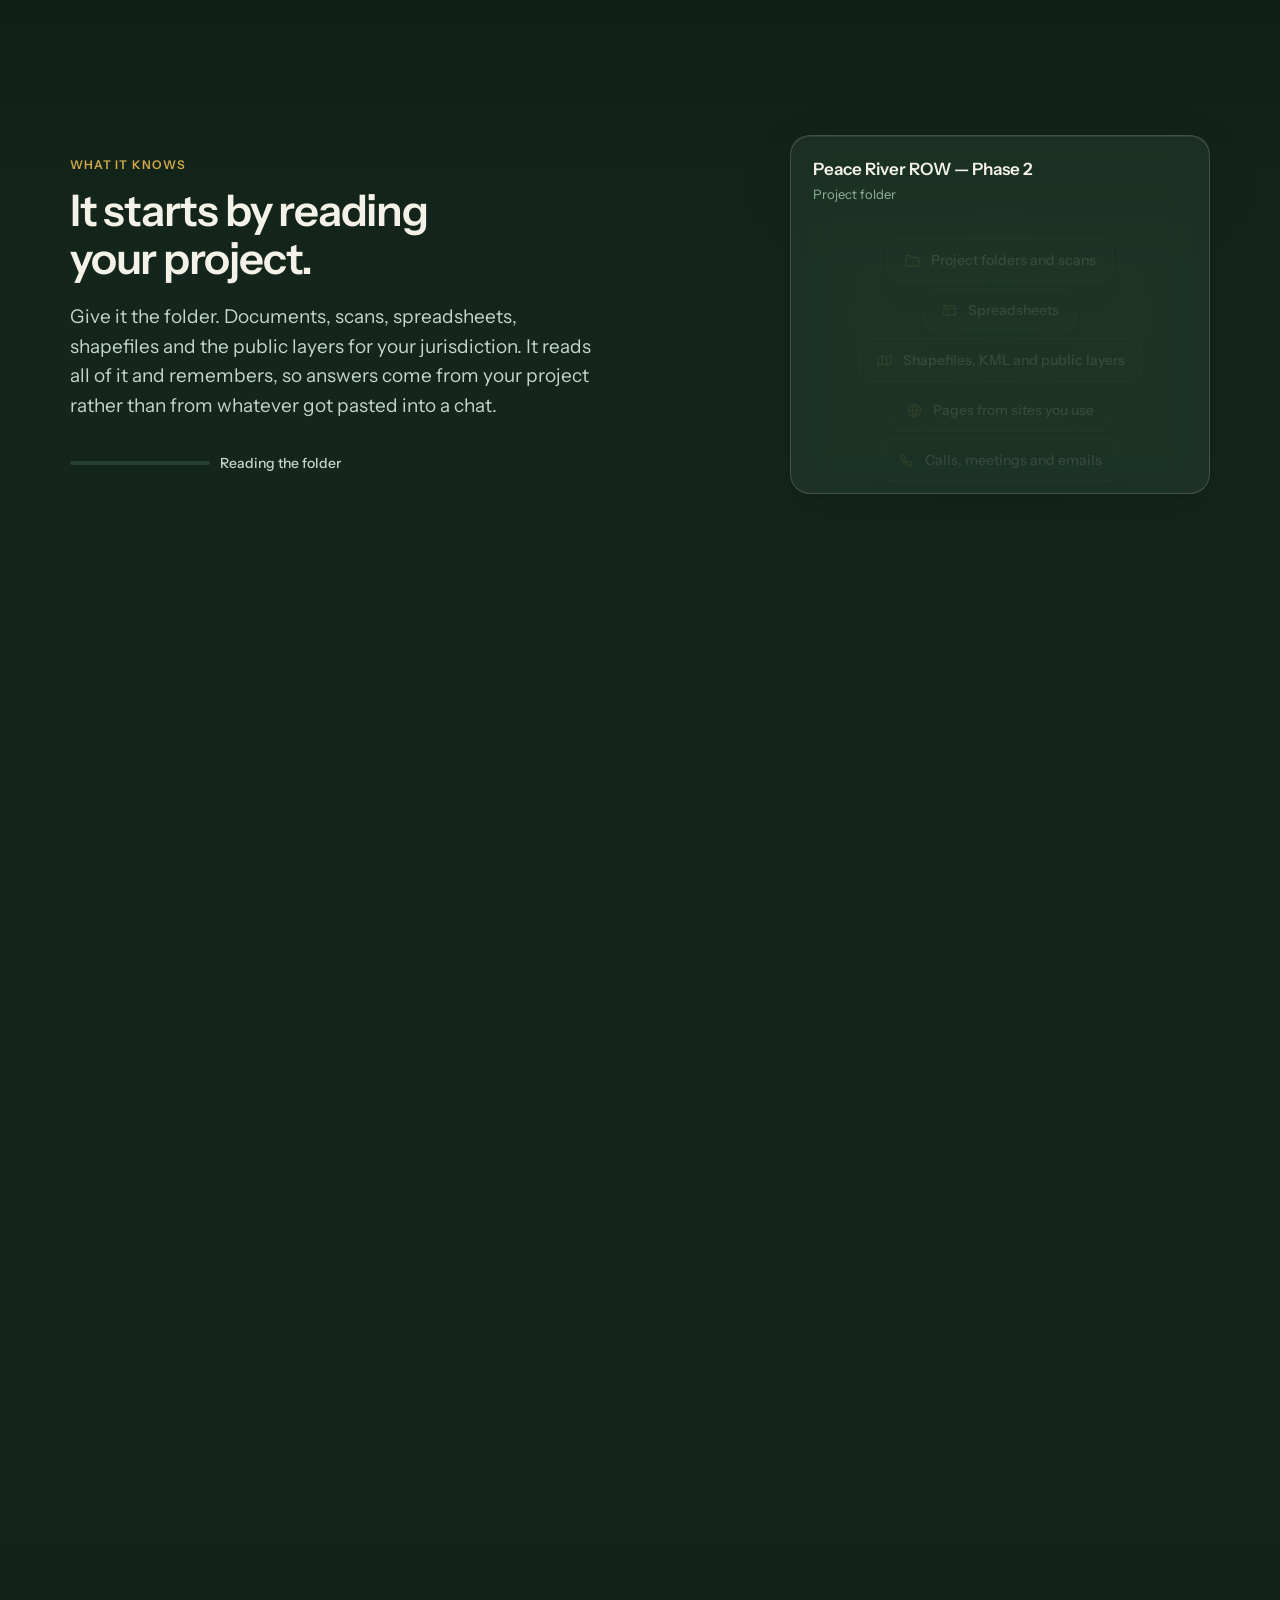
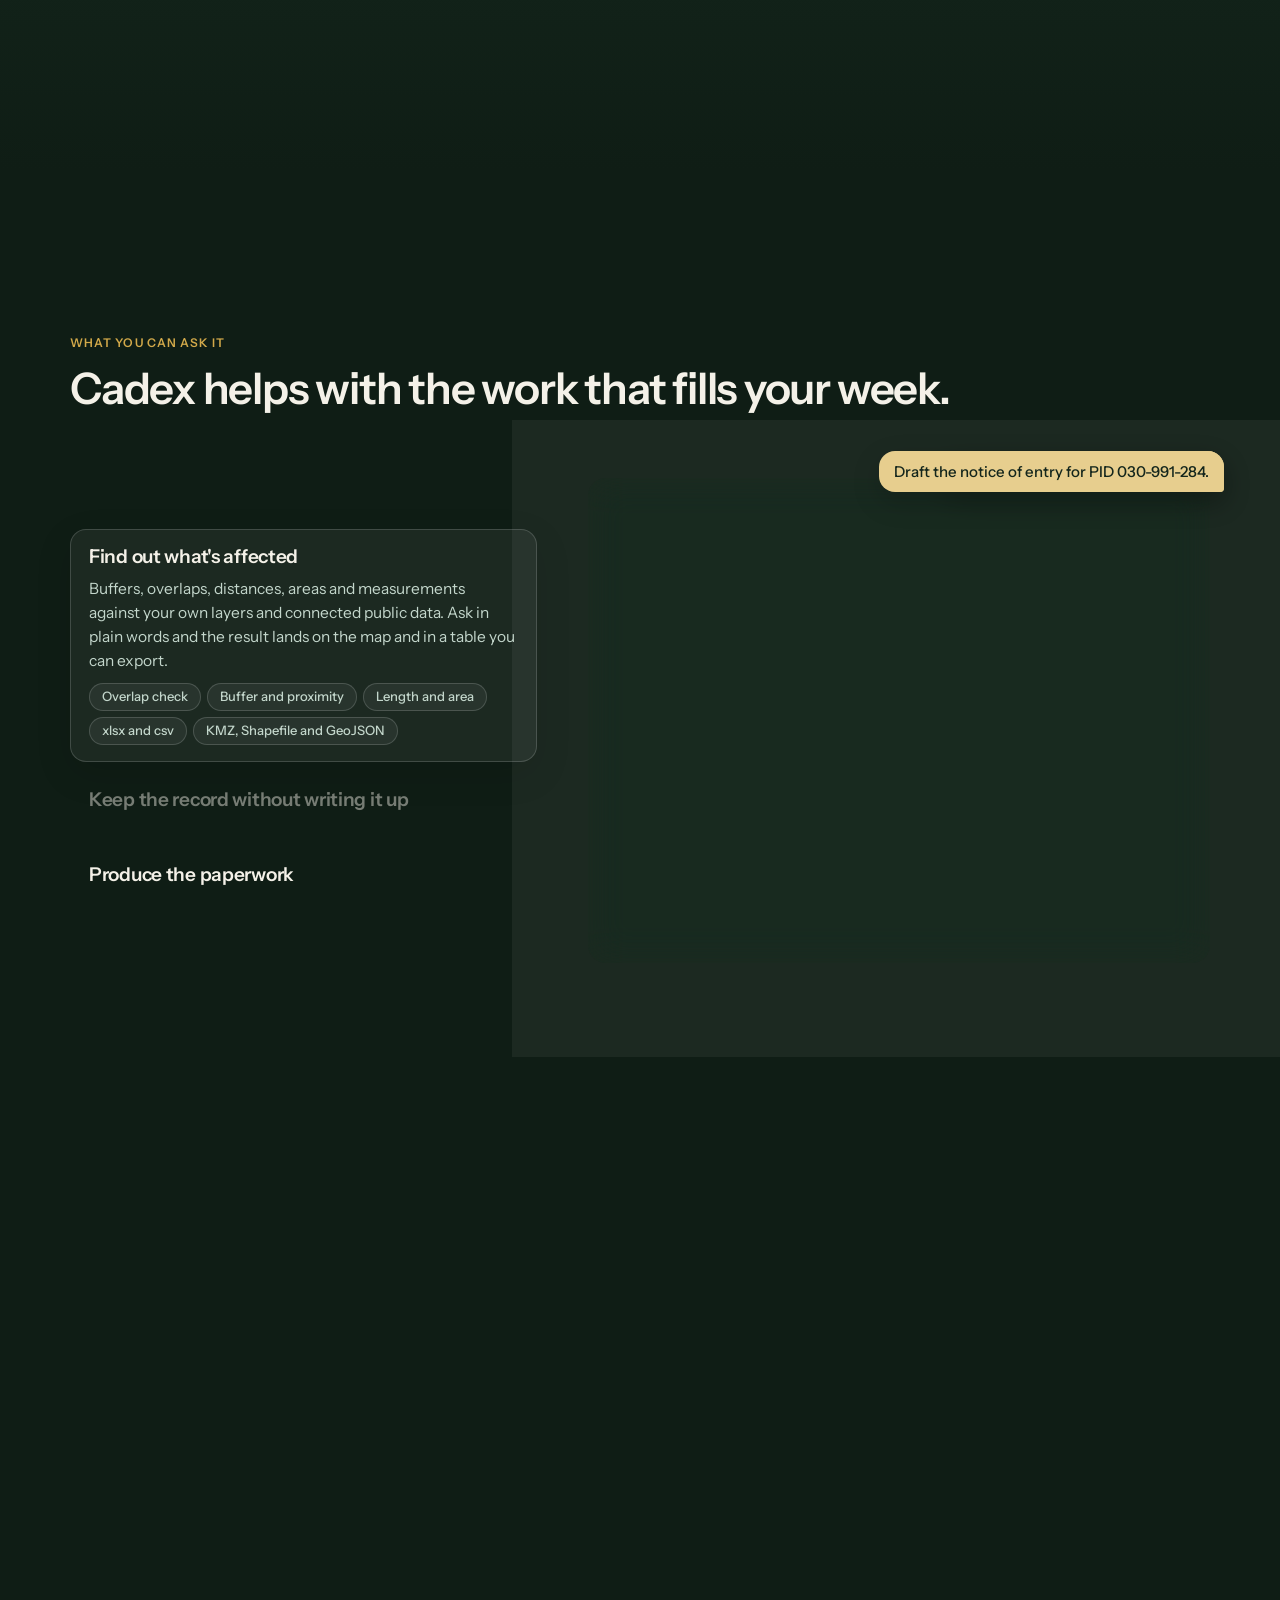
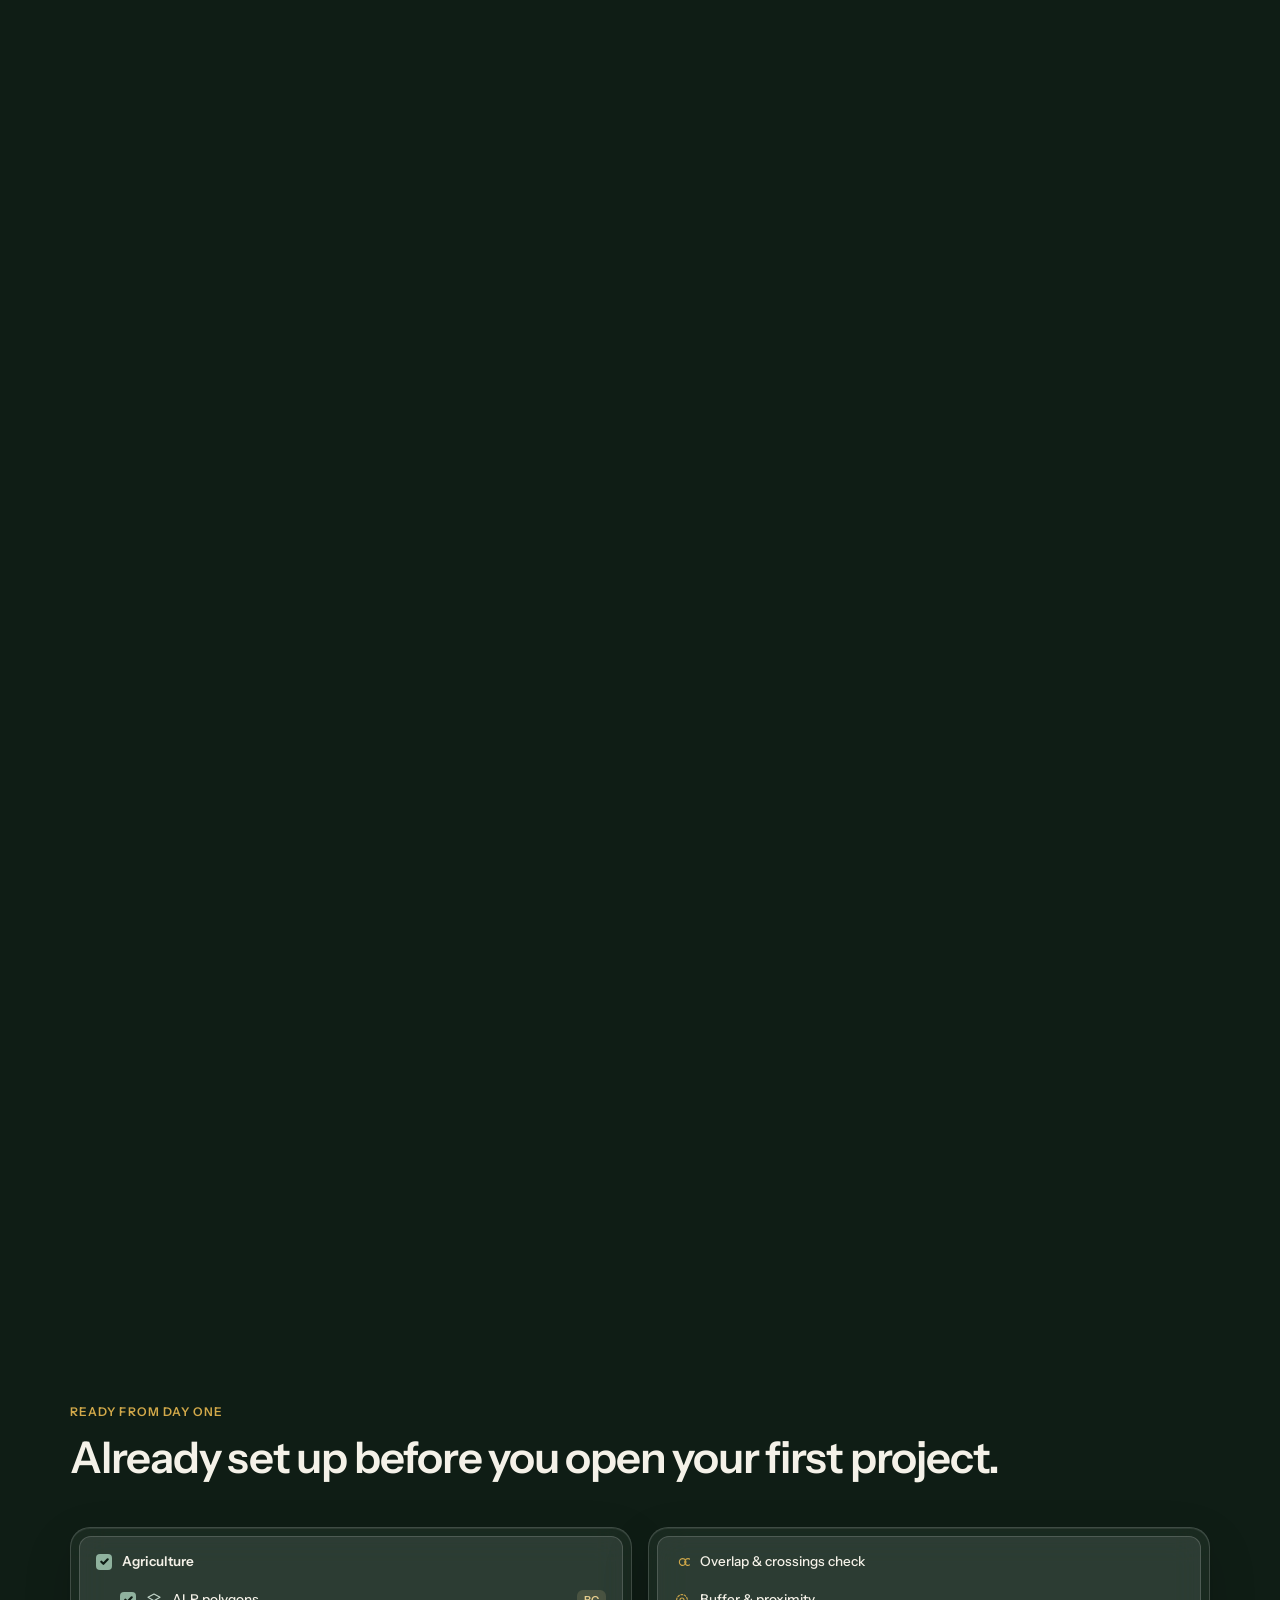
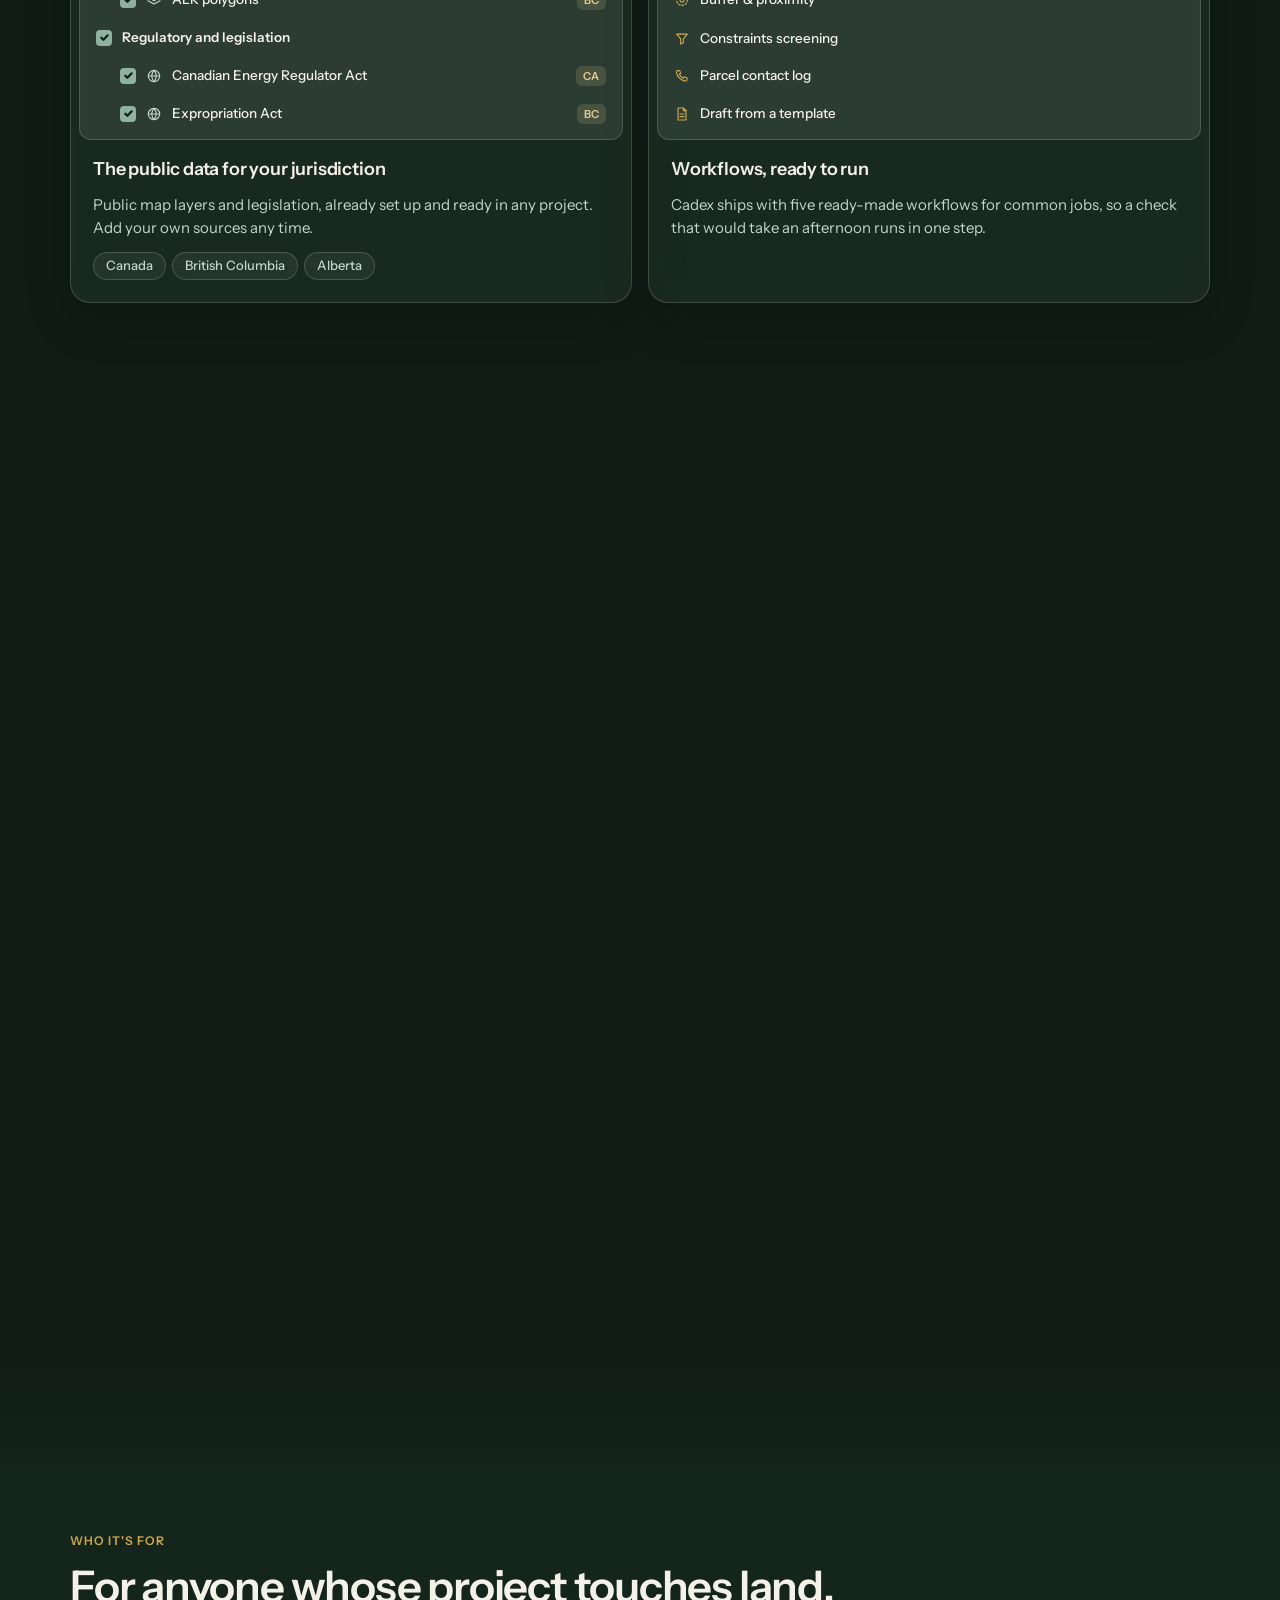
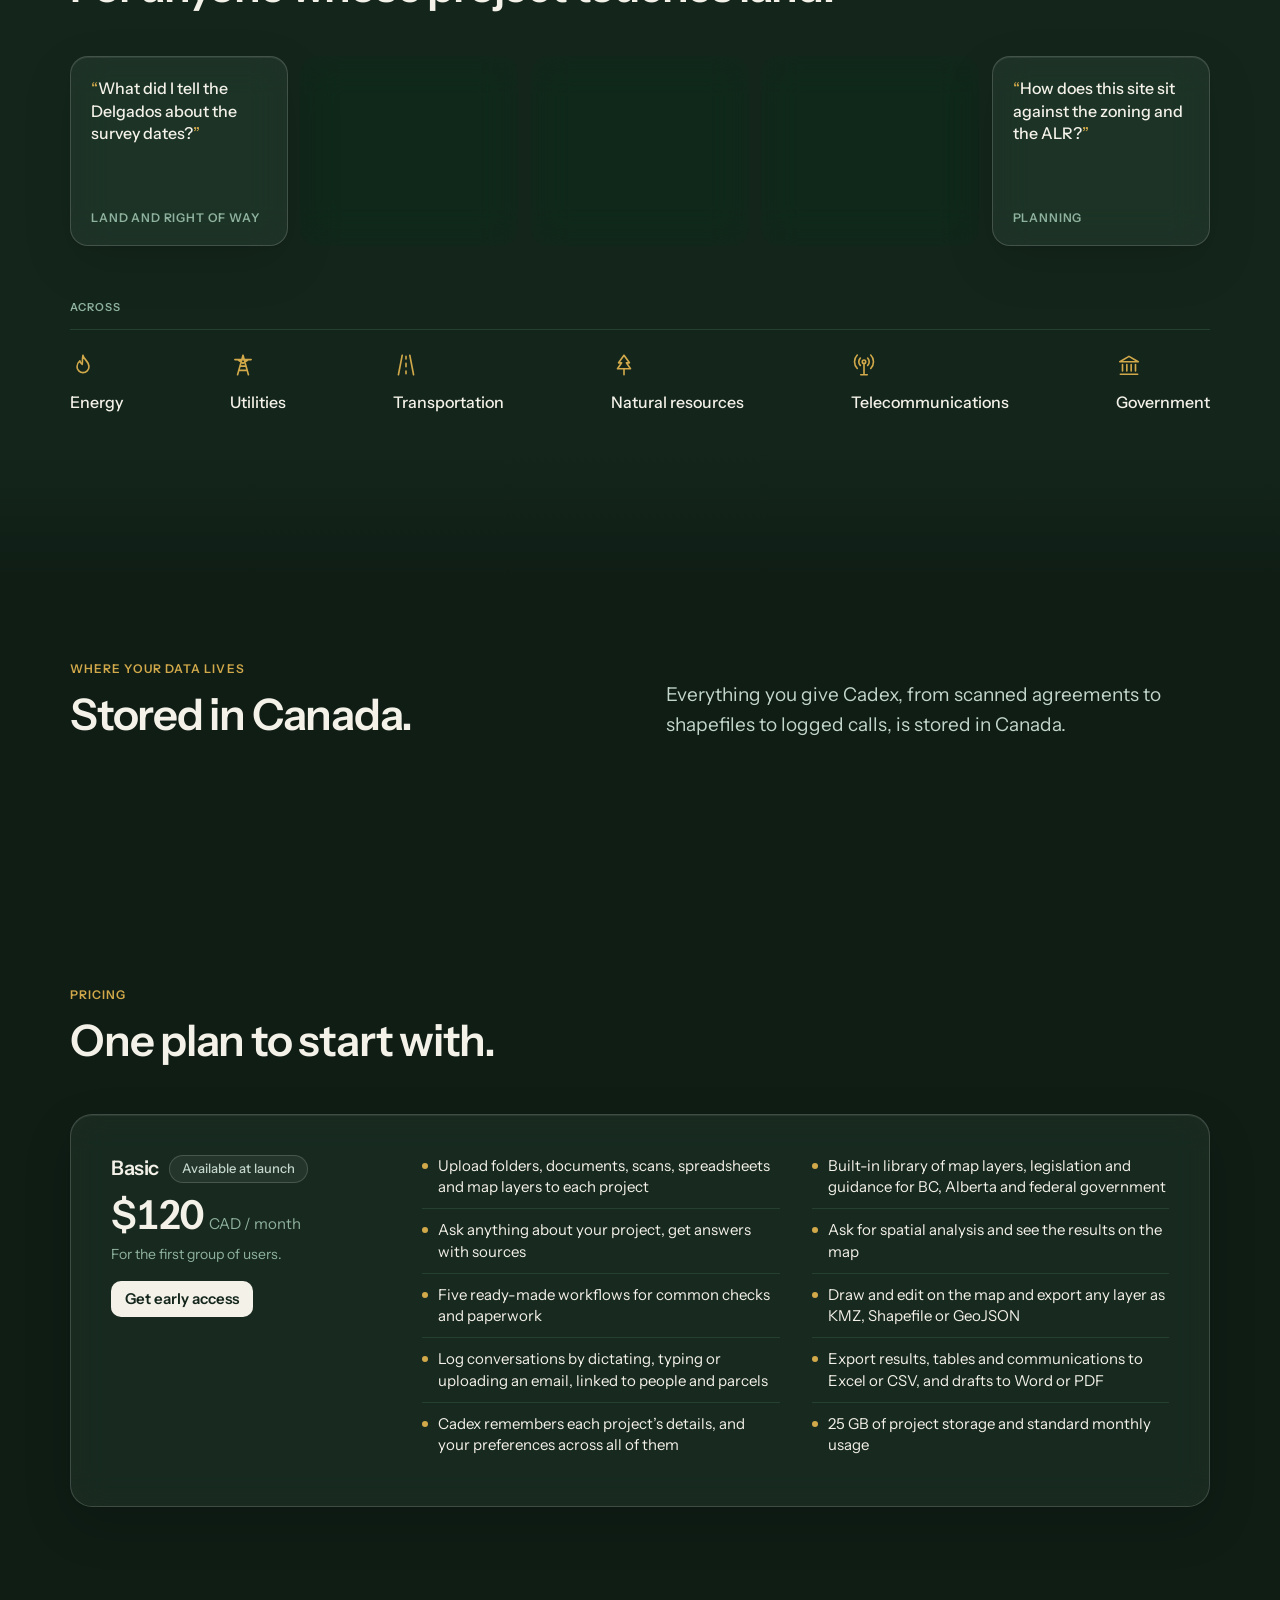
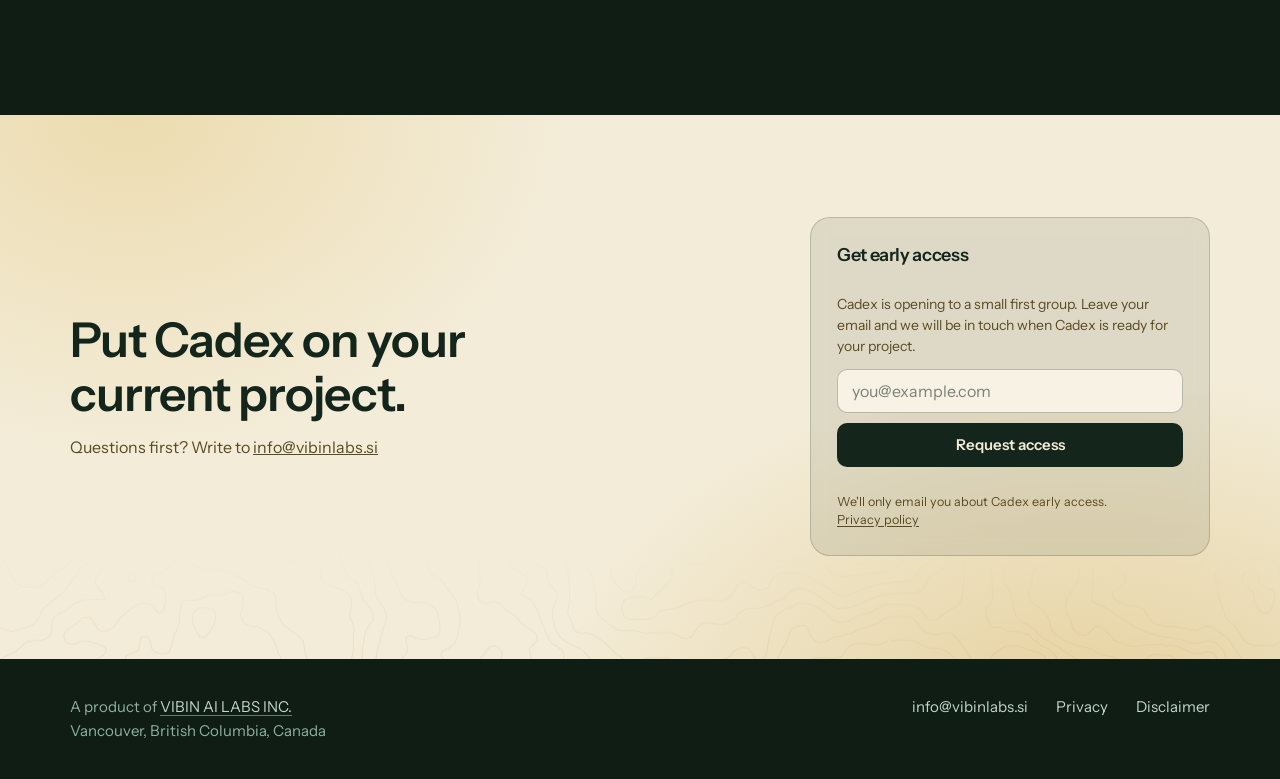
==== commit 5931ea59: "Calm the plan card Shorten the workflows item, drop the dividers above the first row, and add a litt" ====
--- a/_cadex/index.html
+++ b/_cadex/index.html
@@ -329,7 +329,7 @@
 /* folder status (tweak) */
 
 /* pricing */
-.pricing{padding-block:var(--gap)}
+.pricing{padding-block:var(--gap) calc(var(--gap) * 1.25)}
 .price-card{display:grid;grid-template-columns:260px minmax(0,1fr);gap:clamp(24px,4vw,56px);padding:clamp(24px,3.4vw,40px);border-radius:22px;margin-top:clamp(32px,4vw,48px)}
 .price-card .tier{display:flex;flex-direction:column;gap:12px;align-items:flex-start}
 .price-card .tier h3{font-size:20px}
@@ -339,6 +339,8 @@
 .price small{font:400 15px/1 var(--font);color:var(--ink-3);letter-spacing:0;margin-left:6px}
 .feat{list-style:none;margin:0;padding:0;display:grid;grid-template-columns:repeat(2,minmax(0,1fr));column-gap:32px}
 .feat li{display:flex;gap:10px;padding:10px 0;border-top:1px solid var(--line);font-size:15px;line-height:1.45}
+.feat li:nth-child(-n+2){border-top:0;padding-top:0}
+@media (max-width:900px){.feat li:nth-child(2){border-top:1px solid var(--line);padding-top:10px}}
 .feat li::before{content:"";flex:0 0 auto;width:6px;height:6px;border-radius:50%;background:var(--accent);margin-top:8px}
 
 /* close: contour lines are back on the banner */
@@ -661,7 +663,7 @@
         <li>Built-in library of map layers, legislation and guidance for BC, Alberta and federal government</li>
         <li>Ask anything about your project, get answers with sources</li>
         <li>Ask for spatial analysis and see the results on the map</li>
-        <li>Five ready-made workflows: Overlap &amp; crossings check, Buffer &amp; proximity, Constraints screening, Parcel contact log, Draft from a template</li>
+        <li>Five ready-made workflows for common checks and paperwork</li>
         <li>Draw and edit on the map and export any layer as KMZ, Shapefile or GeoJSON</li>
         <li>Log conversations by dictating, typing or uploading an email, linked to people and parcels</li>
         <li>Export results, tables and communications to Excel or CSV, and drafts to Word or PDF</li>
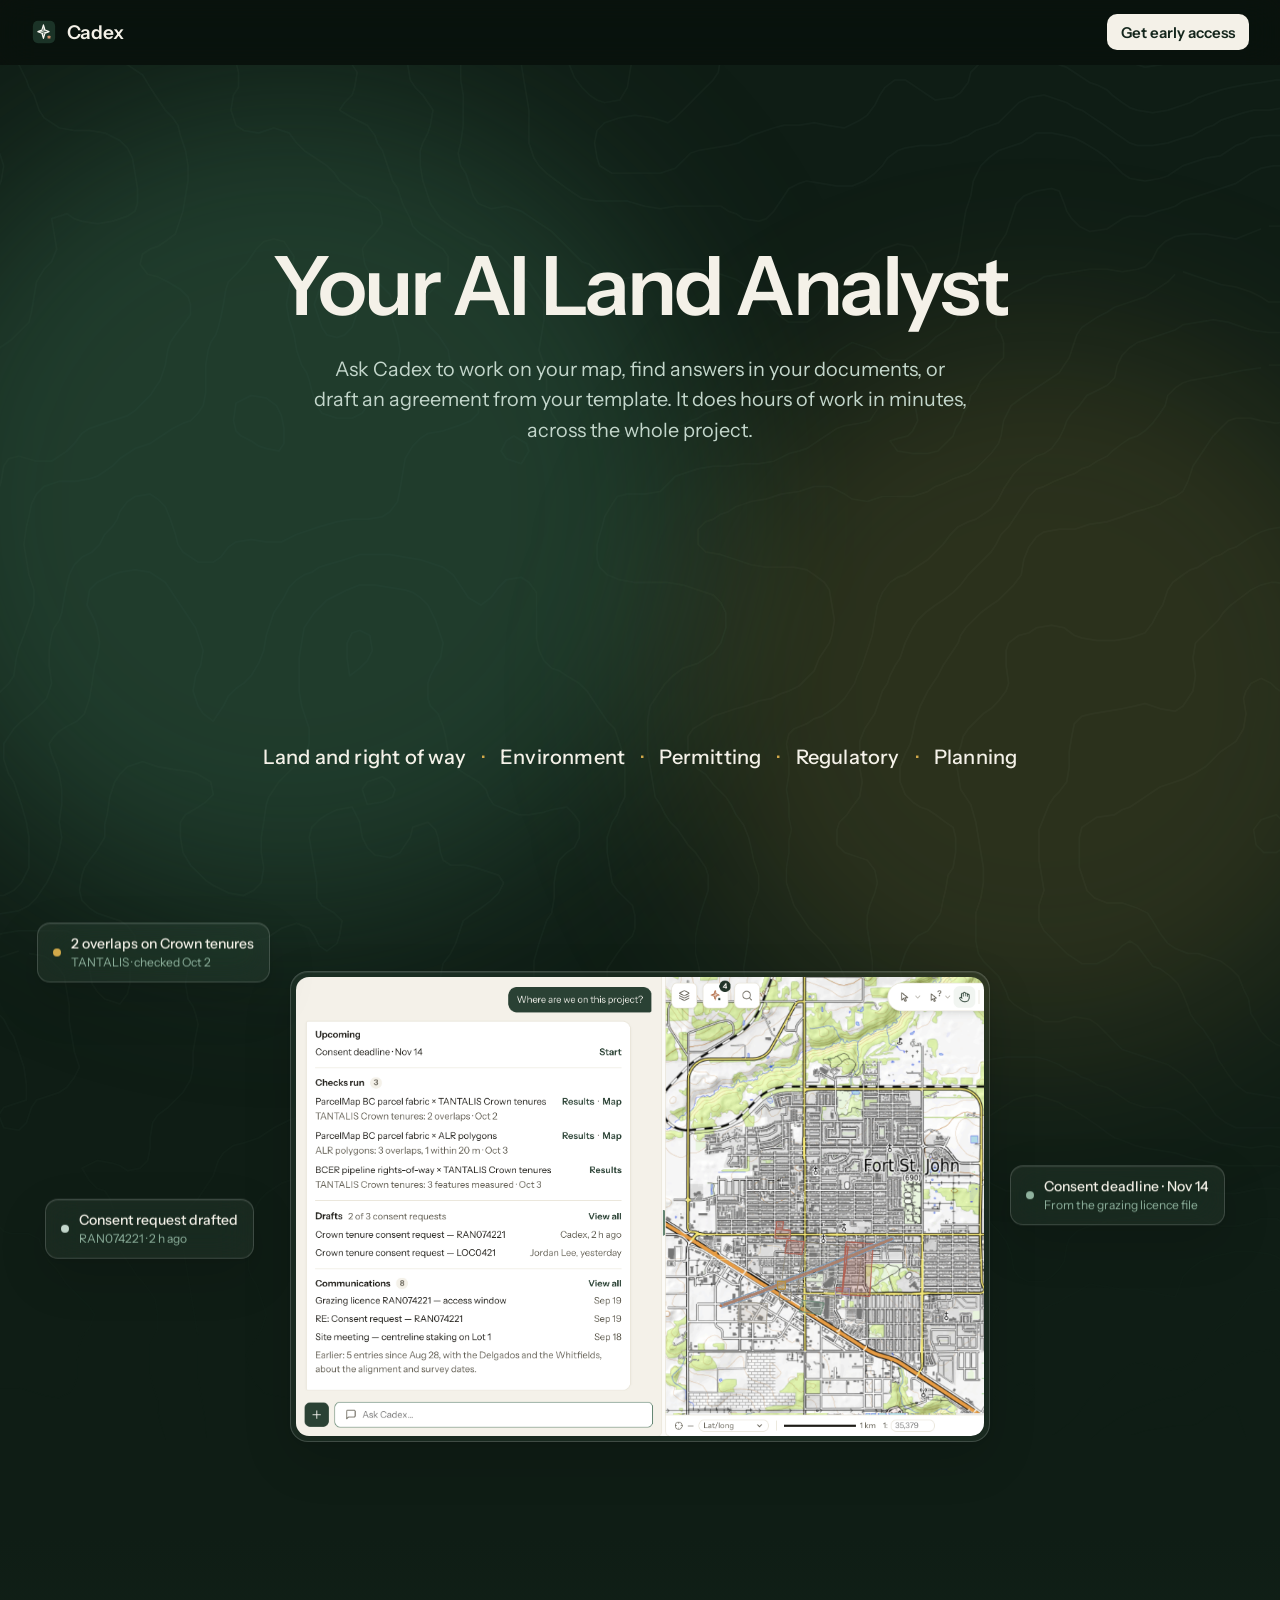
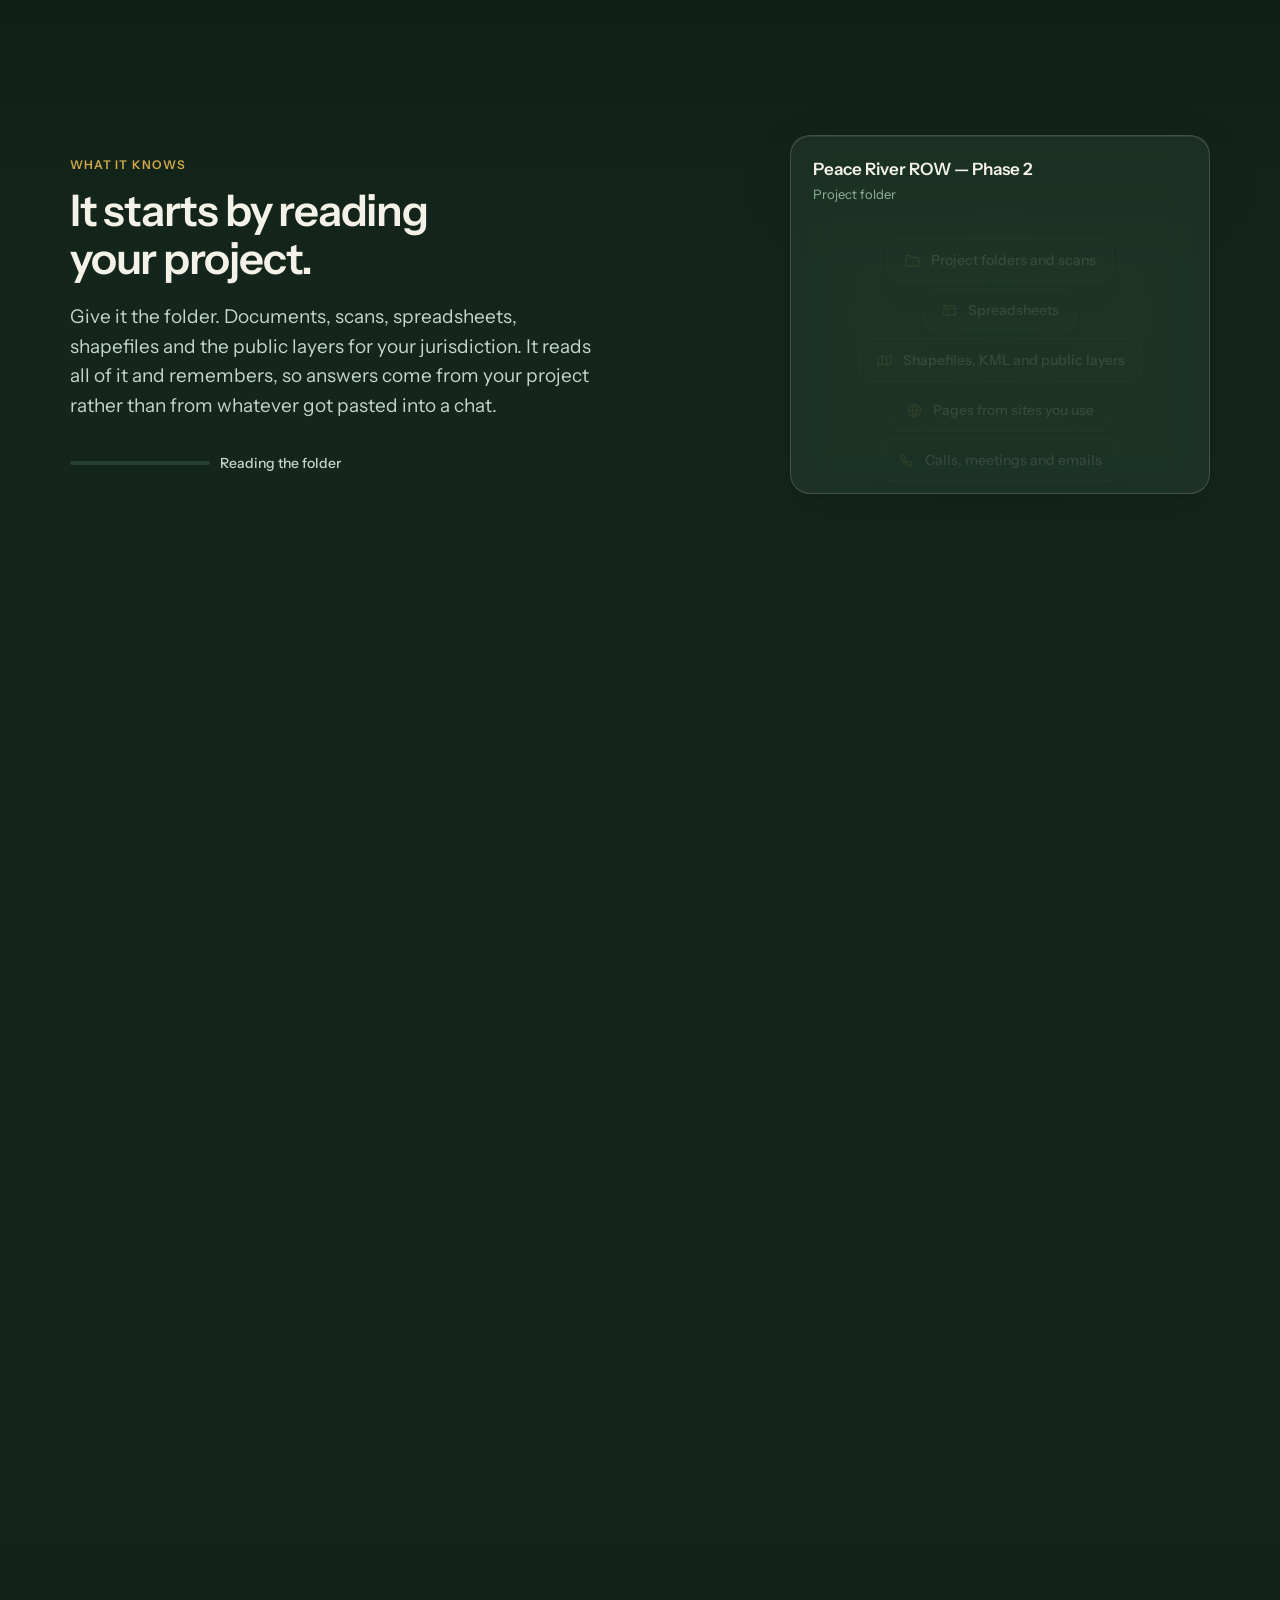
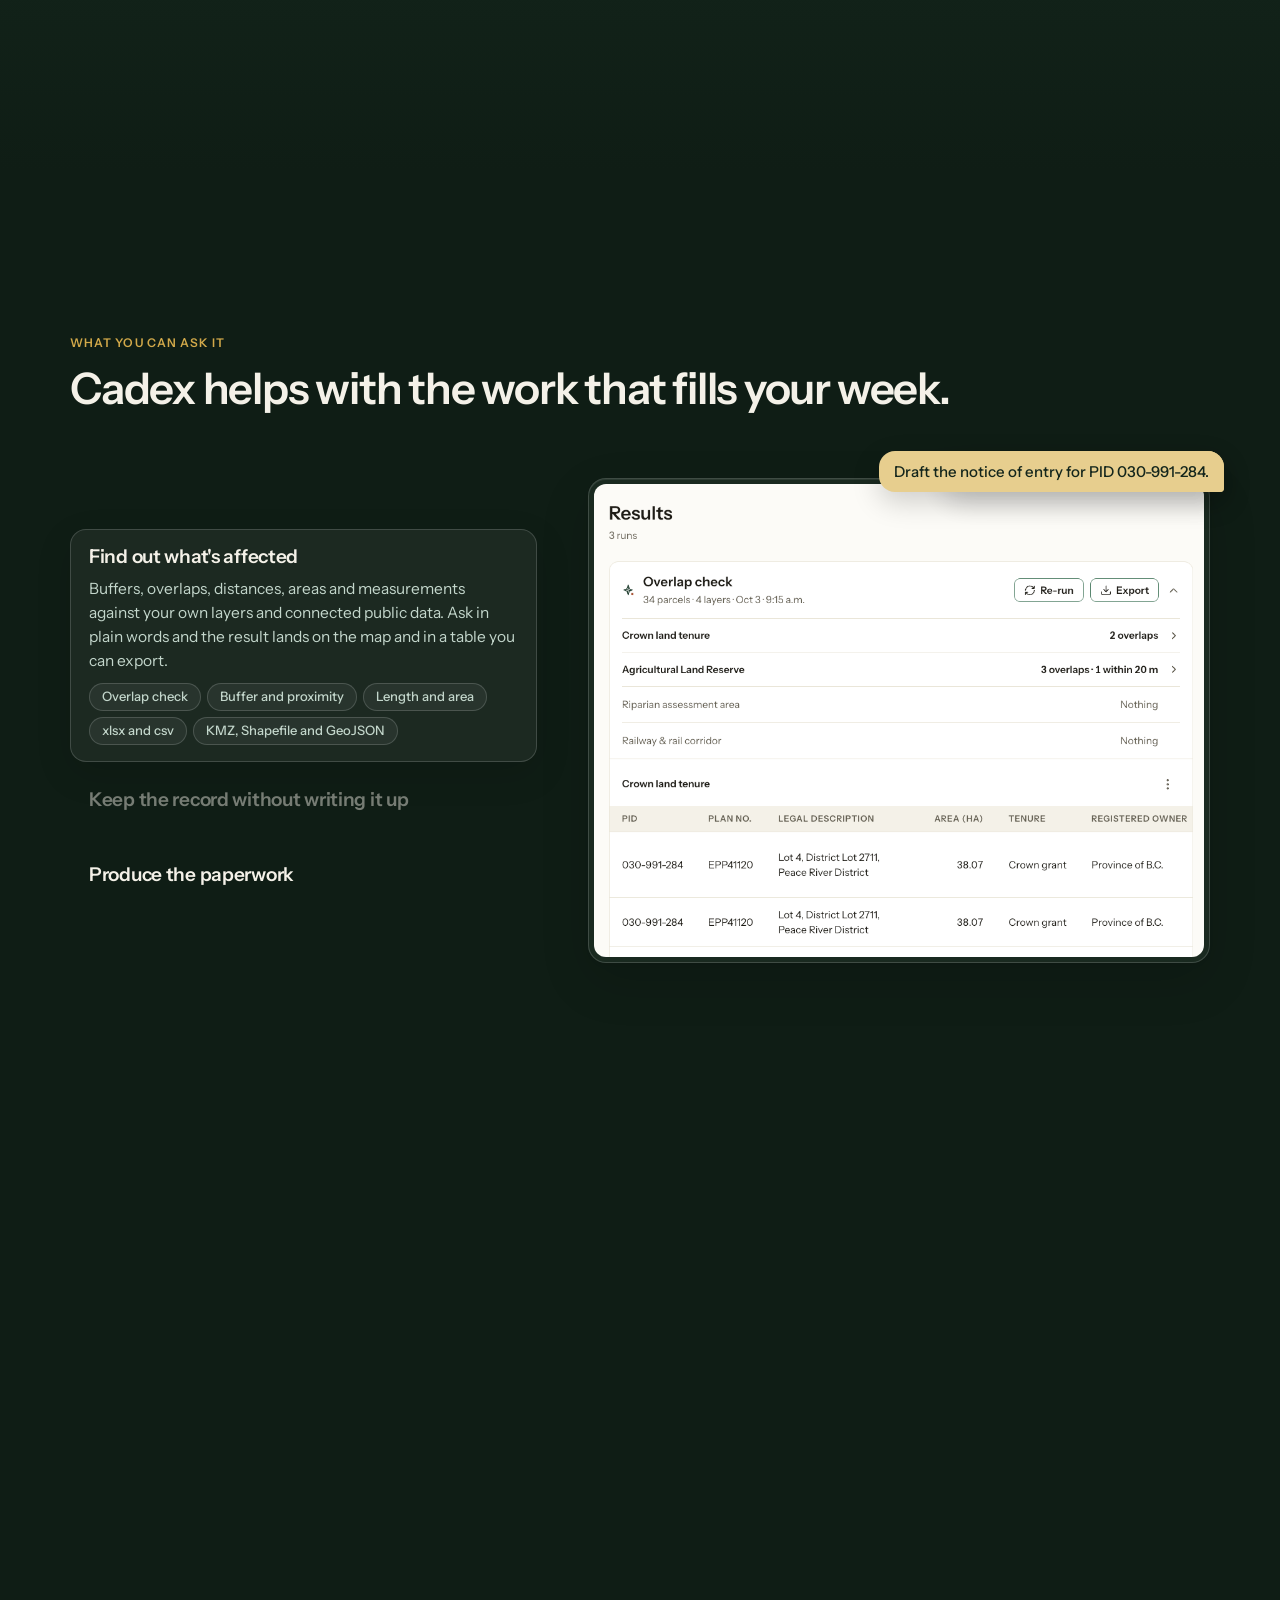
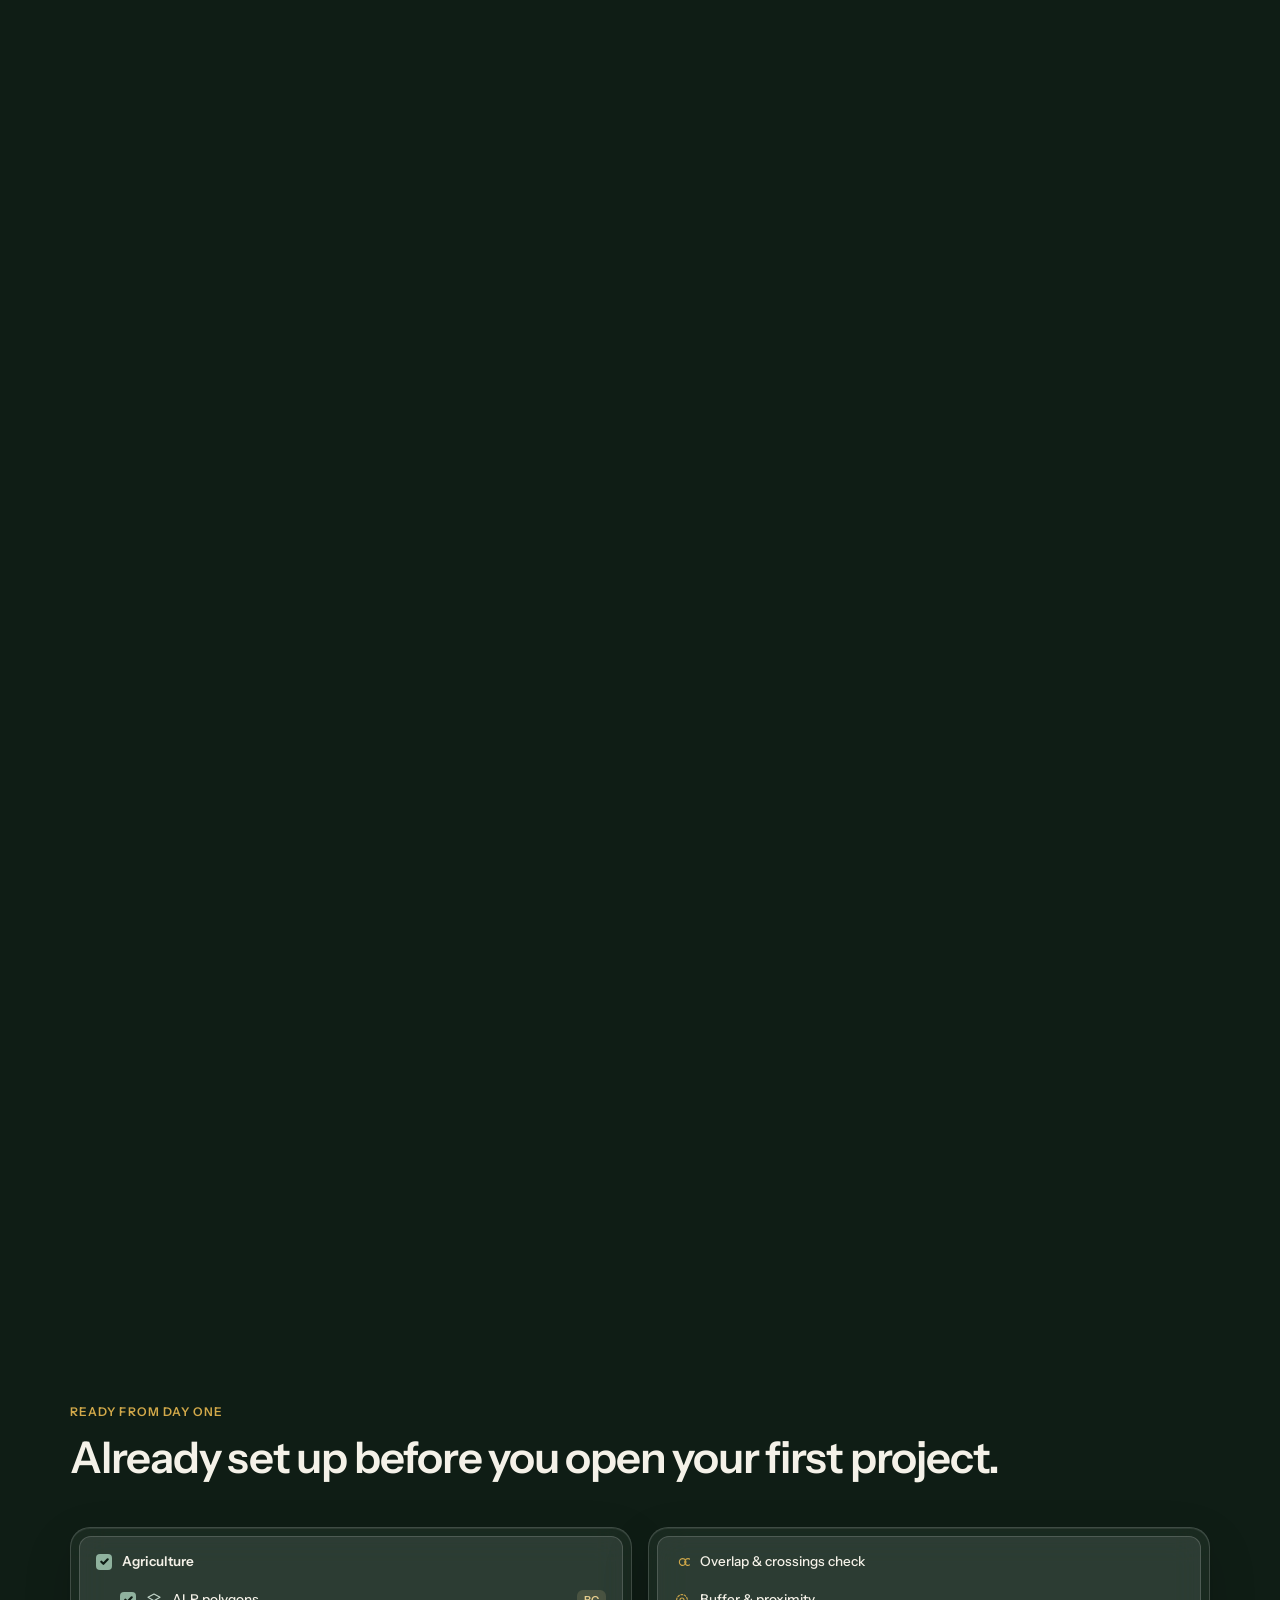
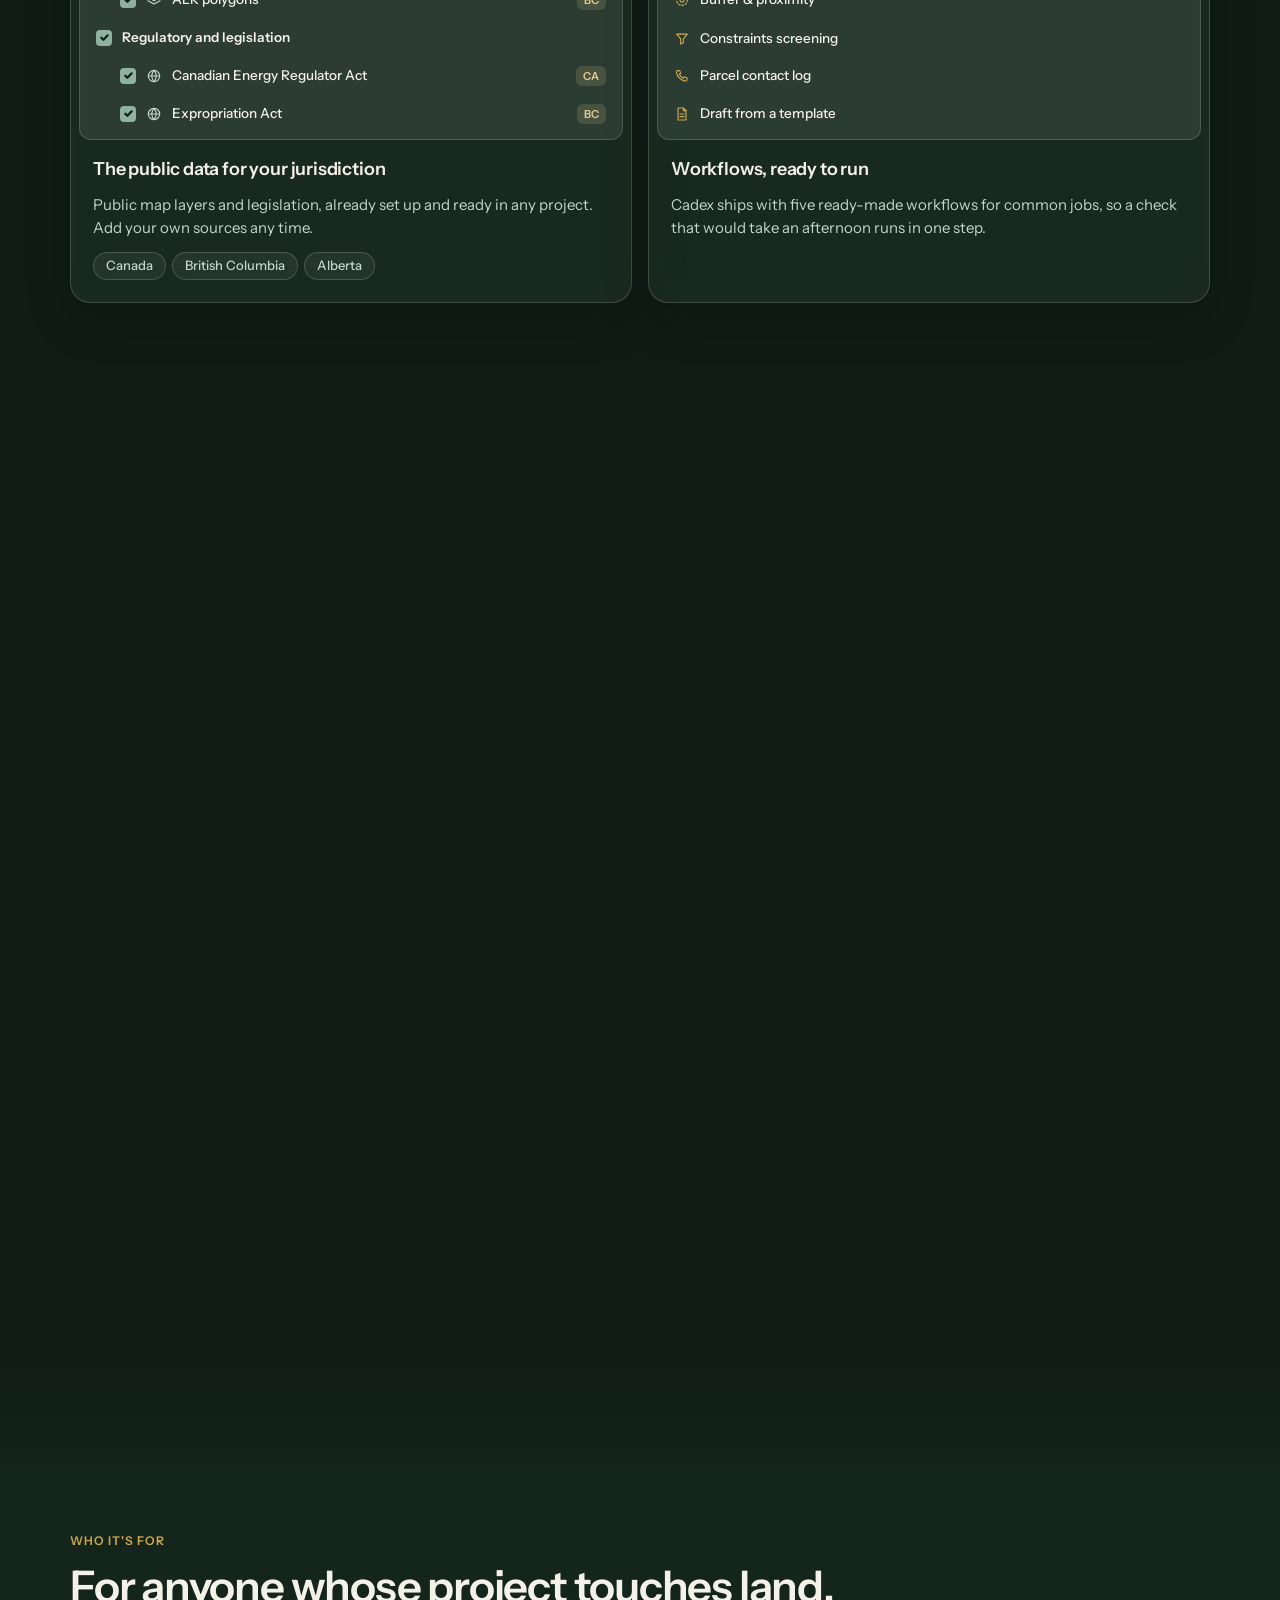
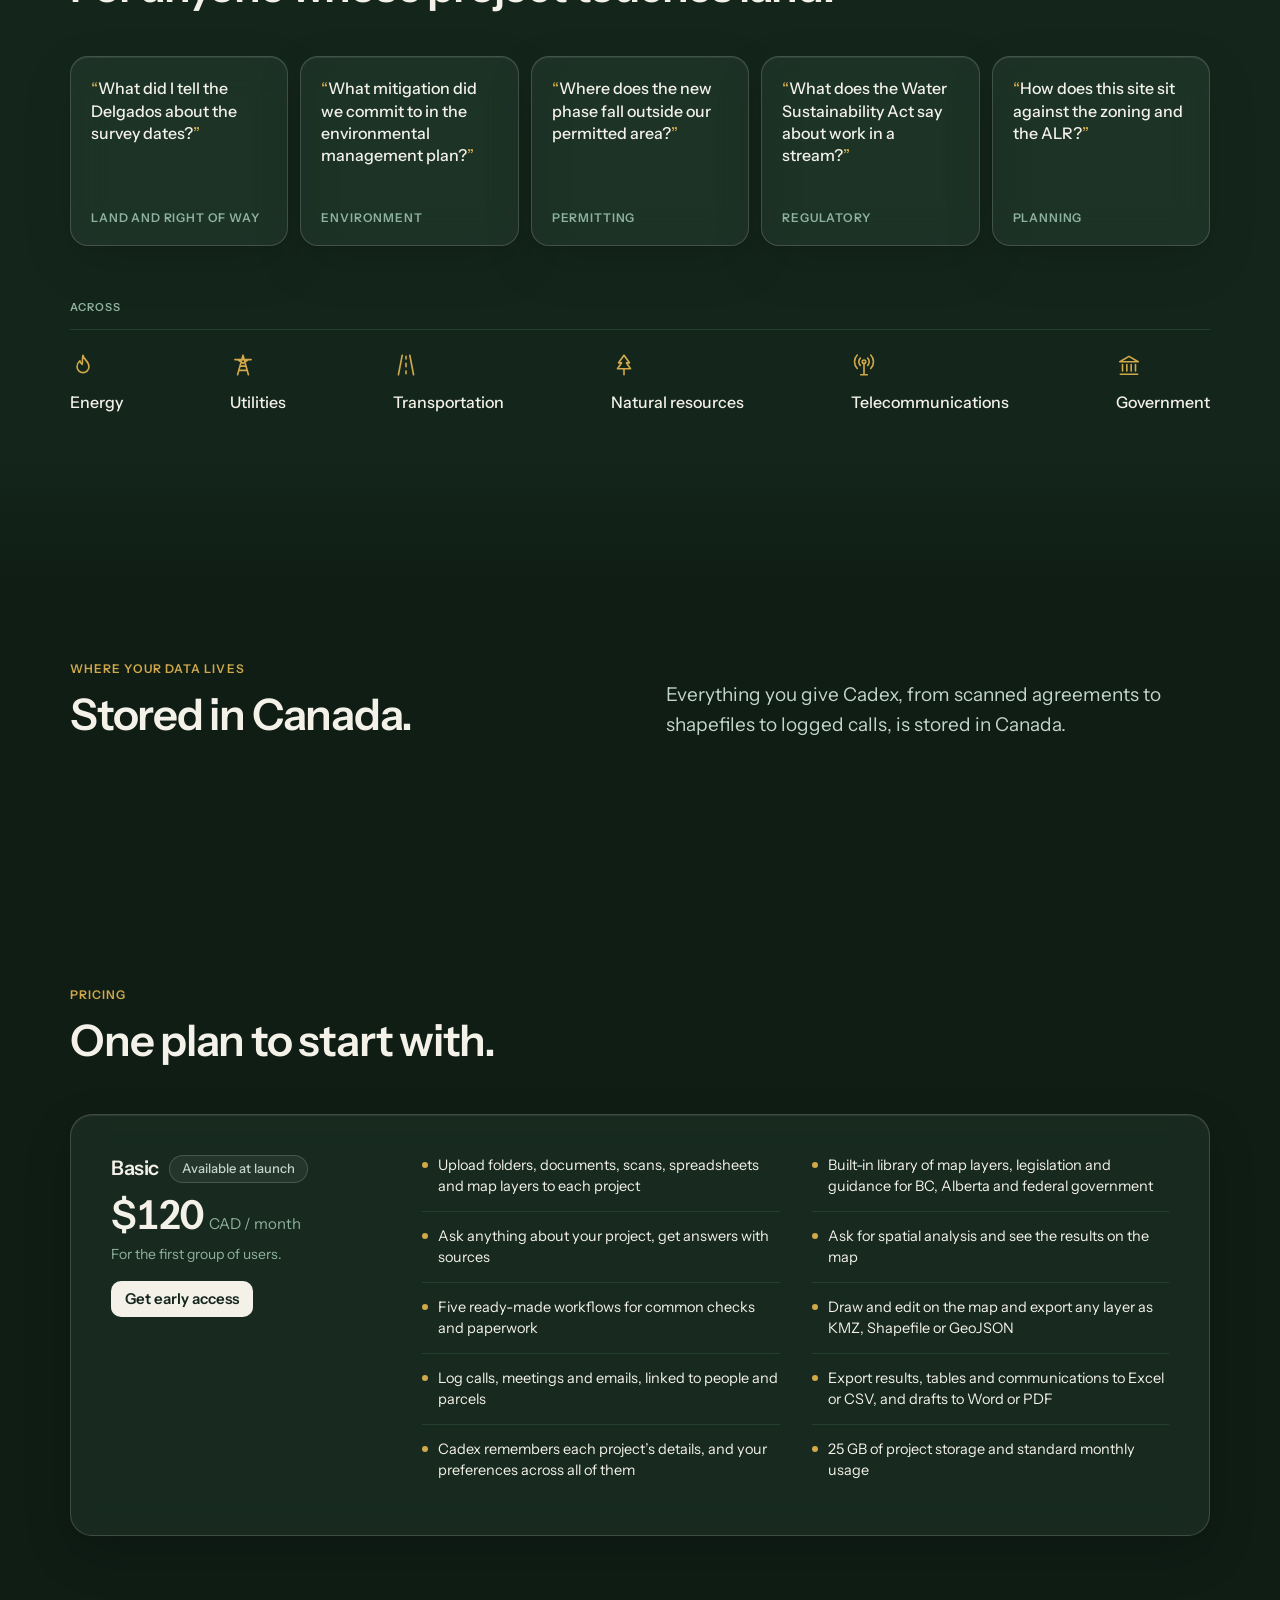
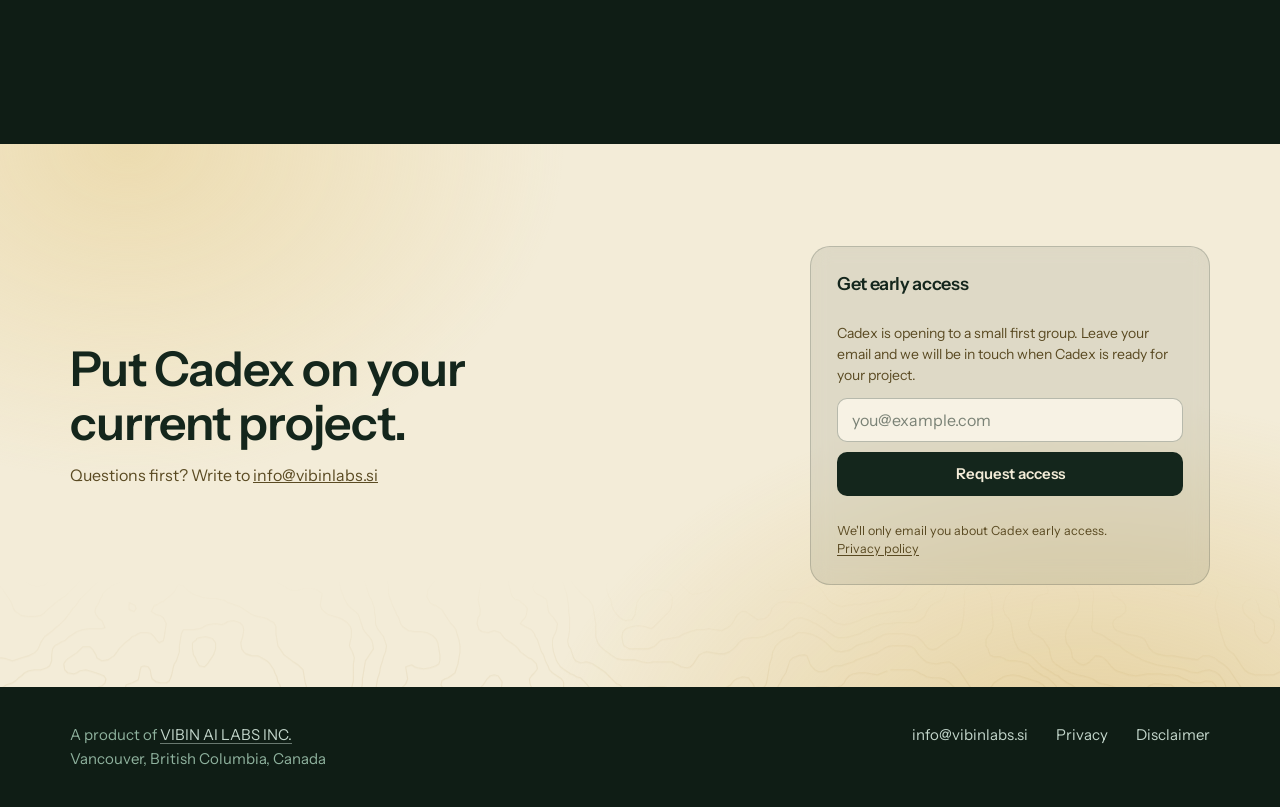
==== commit ece61b63: "Shorter log item and more room in the plan list Co-Authored-By: Claude Opus 5.5 <noreply@anthropic.c" ====
--- a/_cadex/index.html
+++ b/_cadex/index.html
@@ -338,10 +338,10 @@
 .btn.btn-sm{height:36px;padding:0 14px}
 .price small{font:400 15px/1 var(--font);color:var(--ink-3);letter-spacing:0;margin-left:6px}
 .feat{list-style:none;margin:0;padding:0;display:grid;grid-template-columns:repeat(2,minmax(0,1fr));column-gap:32px}
-.feat li{display:flex;gap:10px;padding:10px 0;border-top:1px solid var(--line);font-size:15px;line-height:1.45}
+.feat li{display:flex;gap:10px;padding:14px 0;border-top:1px solid var(--line);font-size:14.5px;line-height:1.45}
 .feat li:nth-child(-n+2){border-top:0;padding-top:0}
-@media (max-width:900px){.feat li:nth-child(2){border-top:1px solid var(--line);padding-top:10px}}
-.feat li::before{content:"";flex:0 0 auto;width:6px;height:6px;border-radius:50%;background:var(--accent);margin-top:8px}
+@media (max-width:900px){.feat li:nth-child(2){border-top:1px solid var(--line);padding-top:14px}}
+.feat li::before{content:"";flex:0 0 auto;width:6px;height:6px;border-radius:50%;background:var(--accent);margin-top:7.5px}
 
 /* close: contour lines are back on the banner */
 .close{position:relative;overflow:hidden;background:var(--close-bg);color:var(--close-ink);padding-block:clamp(64px,8vw,104px)}
@@ -432,7 +432,7 @@
   .q h3{font-size:17px}.q p{font-size:14.5px}
   .role .rq{font-size:15px}
   .ready-text h3{font-size:17px}
-  .feat li{font-size:14px}.price{font-size:34px}
+  .feat li{font-size:14px;padding-block:12px}.price{font-size:34px}
   .status .bar{width:96px}.status{font-size:13px}
   :root:not([data-across]) .sector{font-size:14px;gap:10px}
   .recp{gap:9px;padding-left:12px}.recp .rec-btn{white-space:nowrap;font-size:12px;padding:0 10px;height:30px}
@@ -665,7 +665,7 @@
         <li>Ask for spatial analysis and see the results on the map</li>
         <li>Five ready-made workflows for common checks and paperwork</li>
         <li>Draw and edit on the map and export any layer as KMZ, Shapefile or GeoJSON</li>
-        <li>Log conversations by dictating, typing or uploading an email, linked to people and parcels</li>
+        <li>Log calls, meetings and emails, linked to people and parcels</li>
         <li>Export results, tables and communications to Excel or CSV, and drafts to Word or PDF</li>
         <li>Cadex remembers each project’s details, and your preferences across all of them</li>
         <li>25 GB of project storage and standard monthly usage</li>
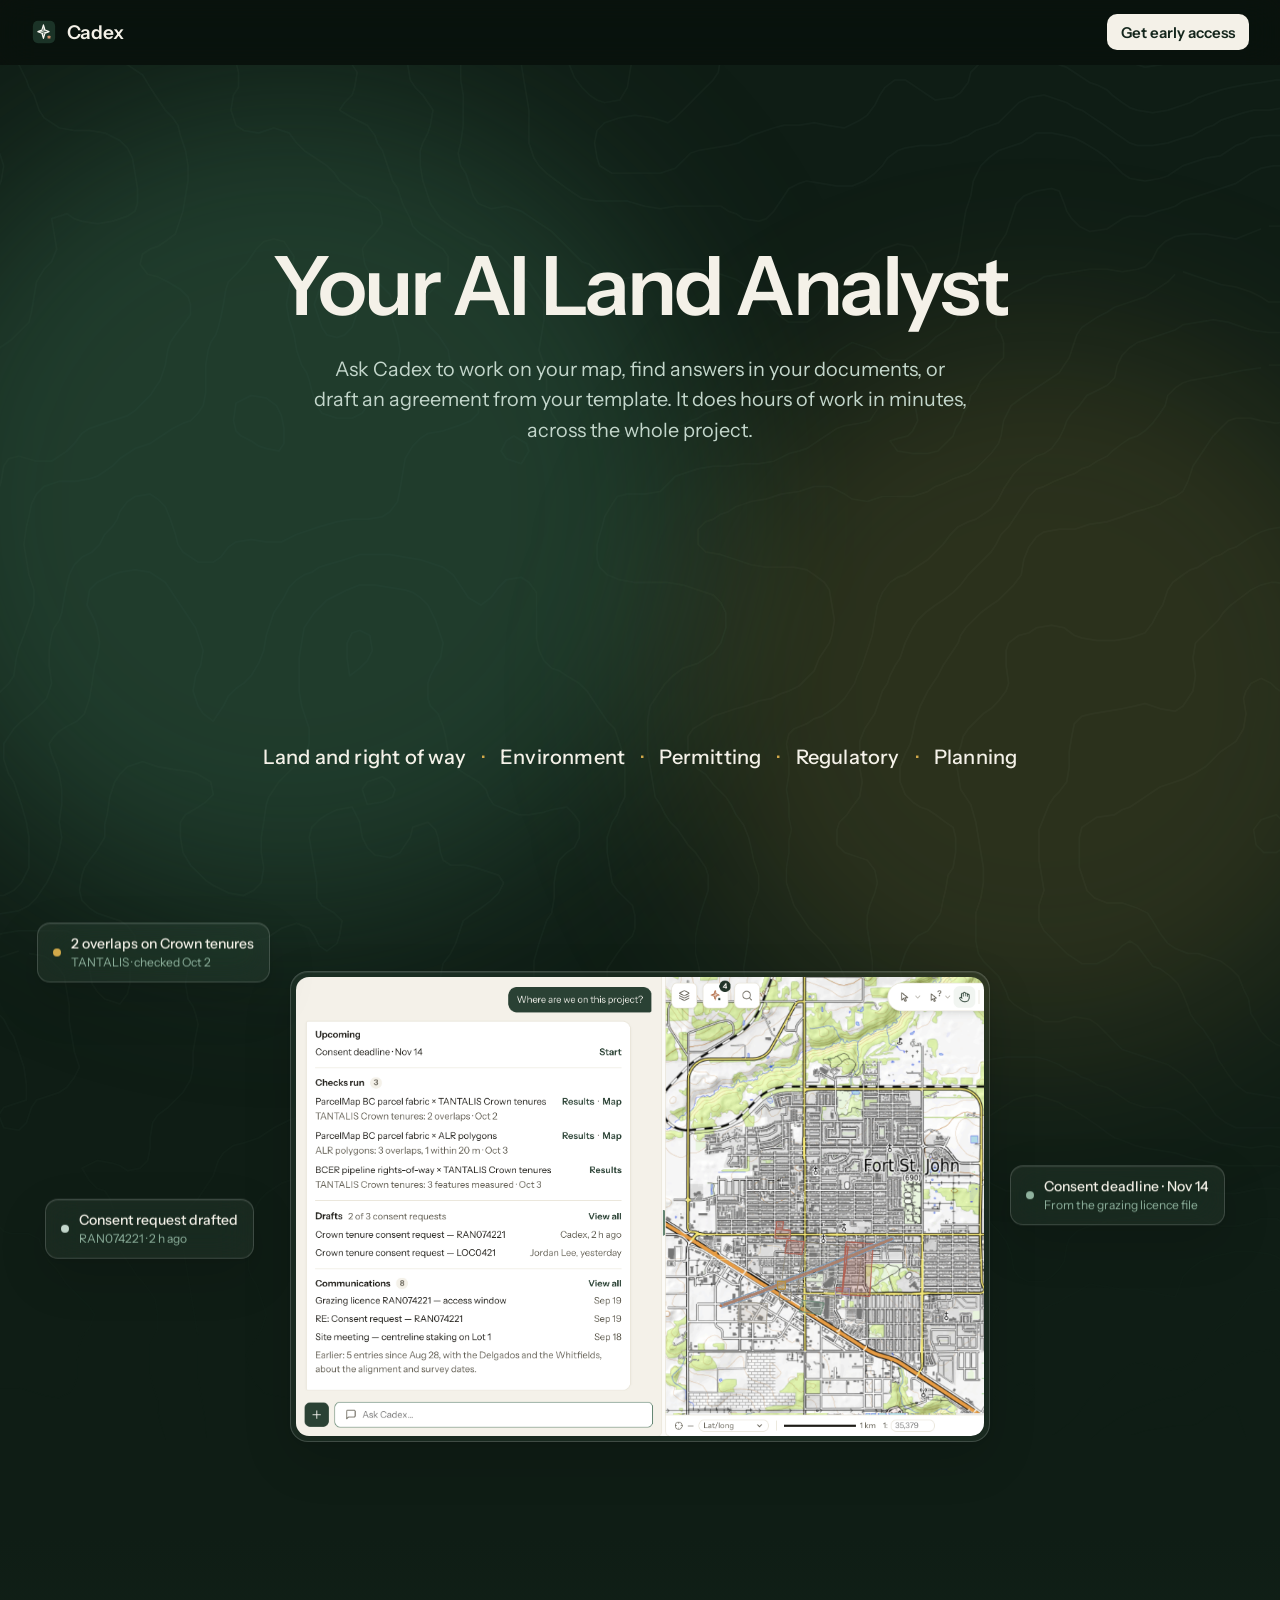
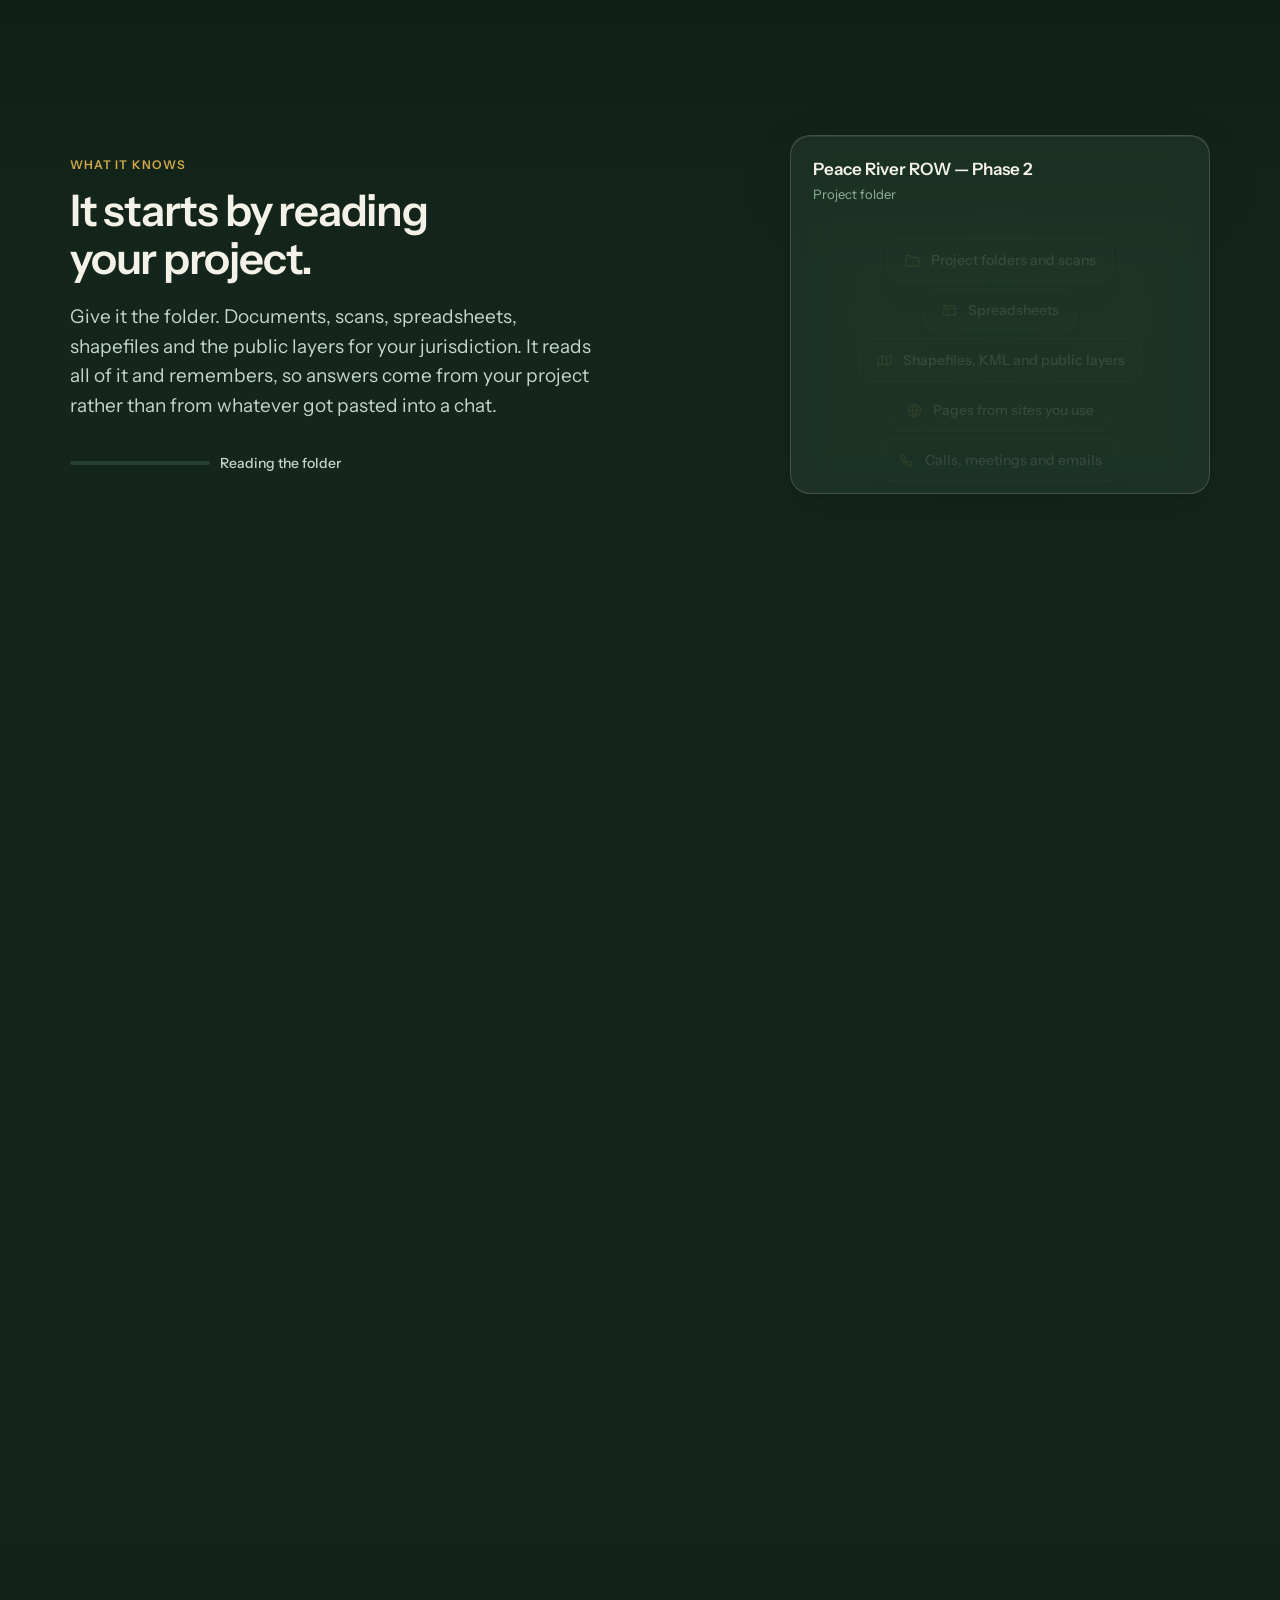
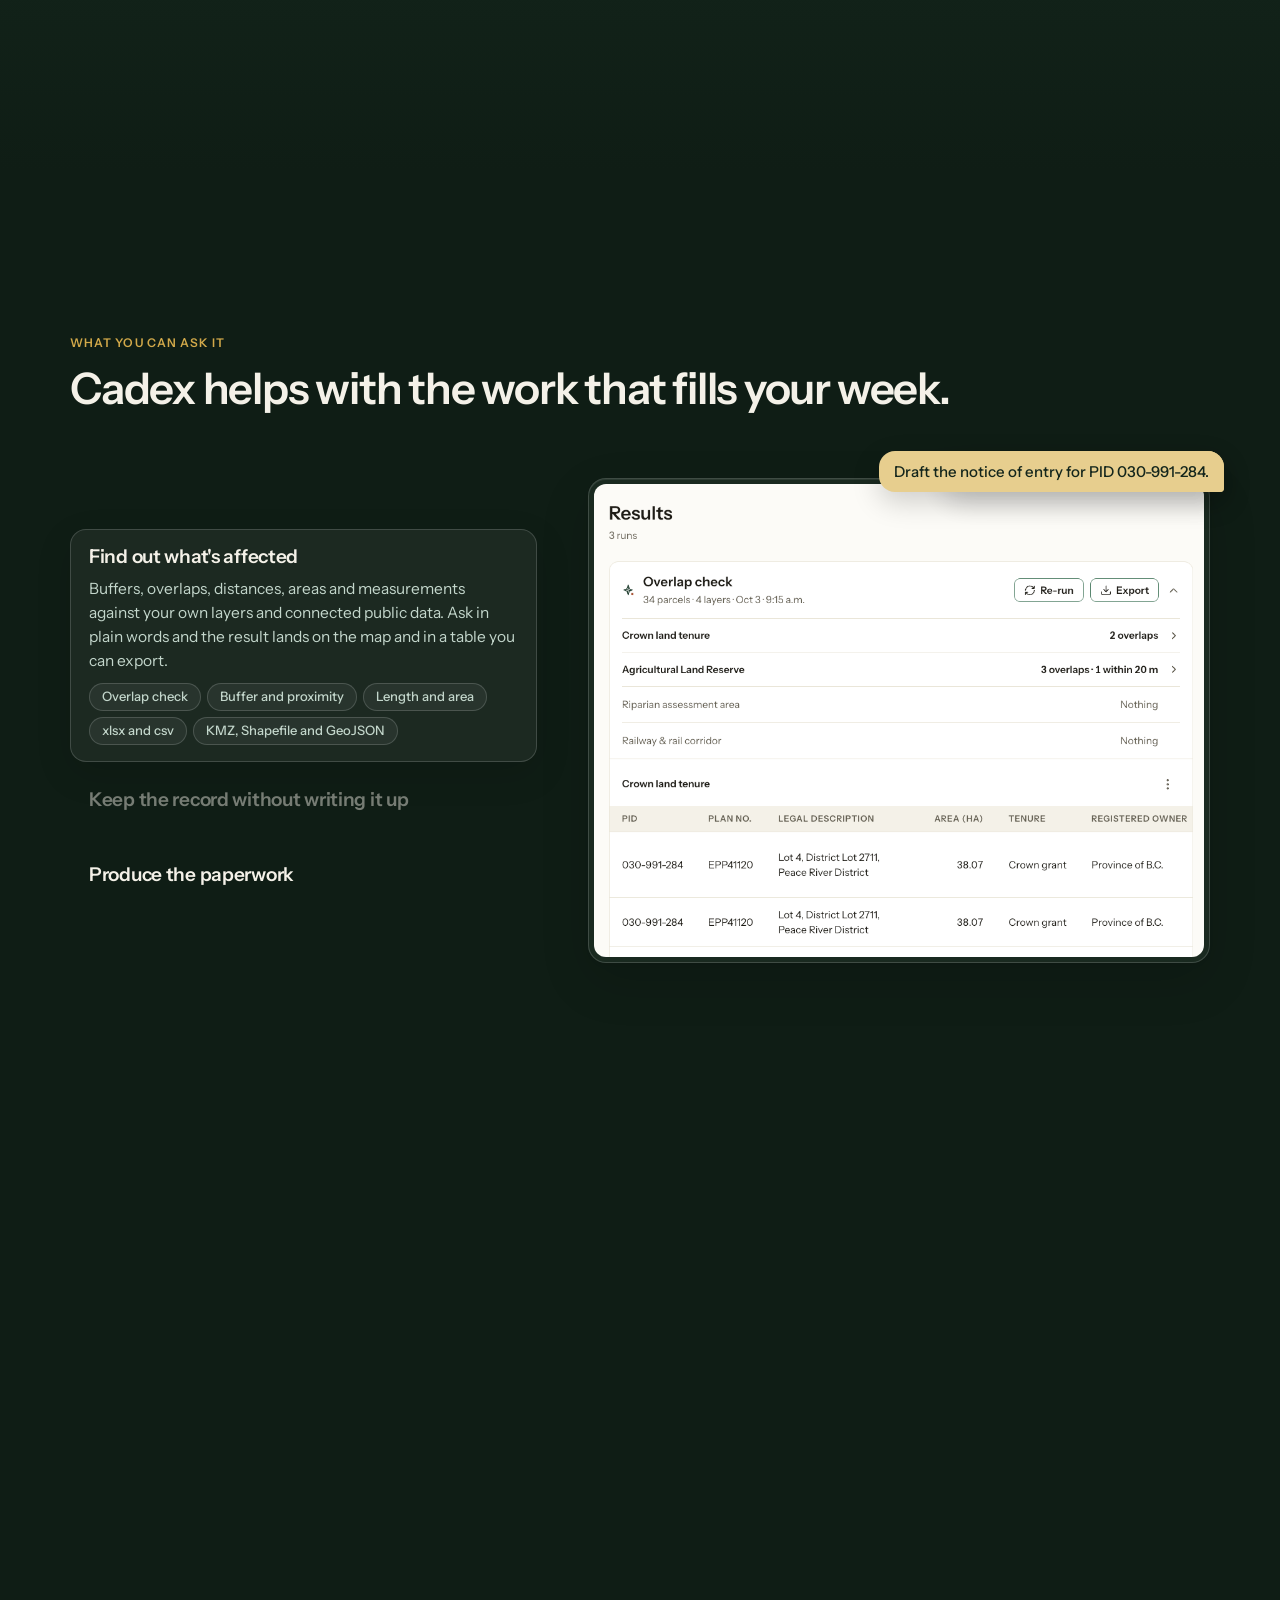
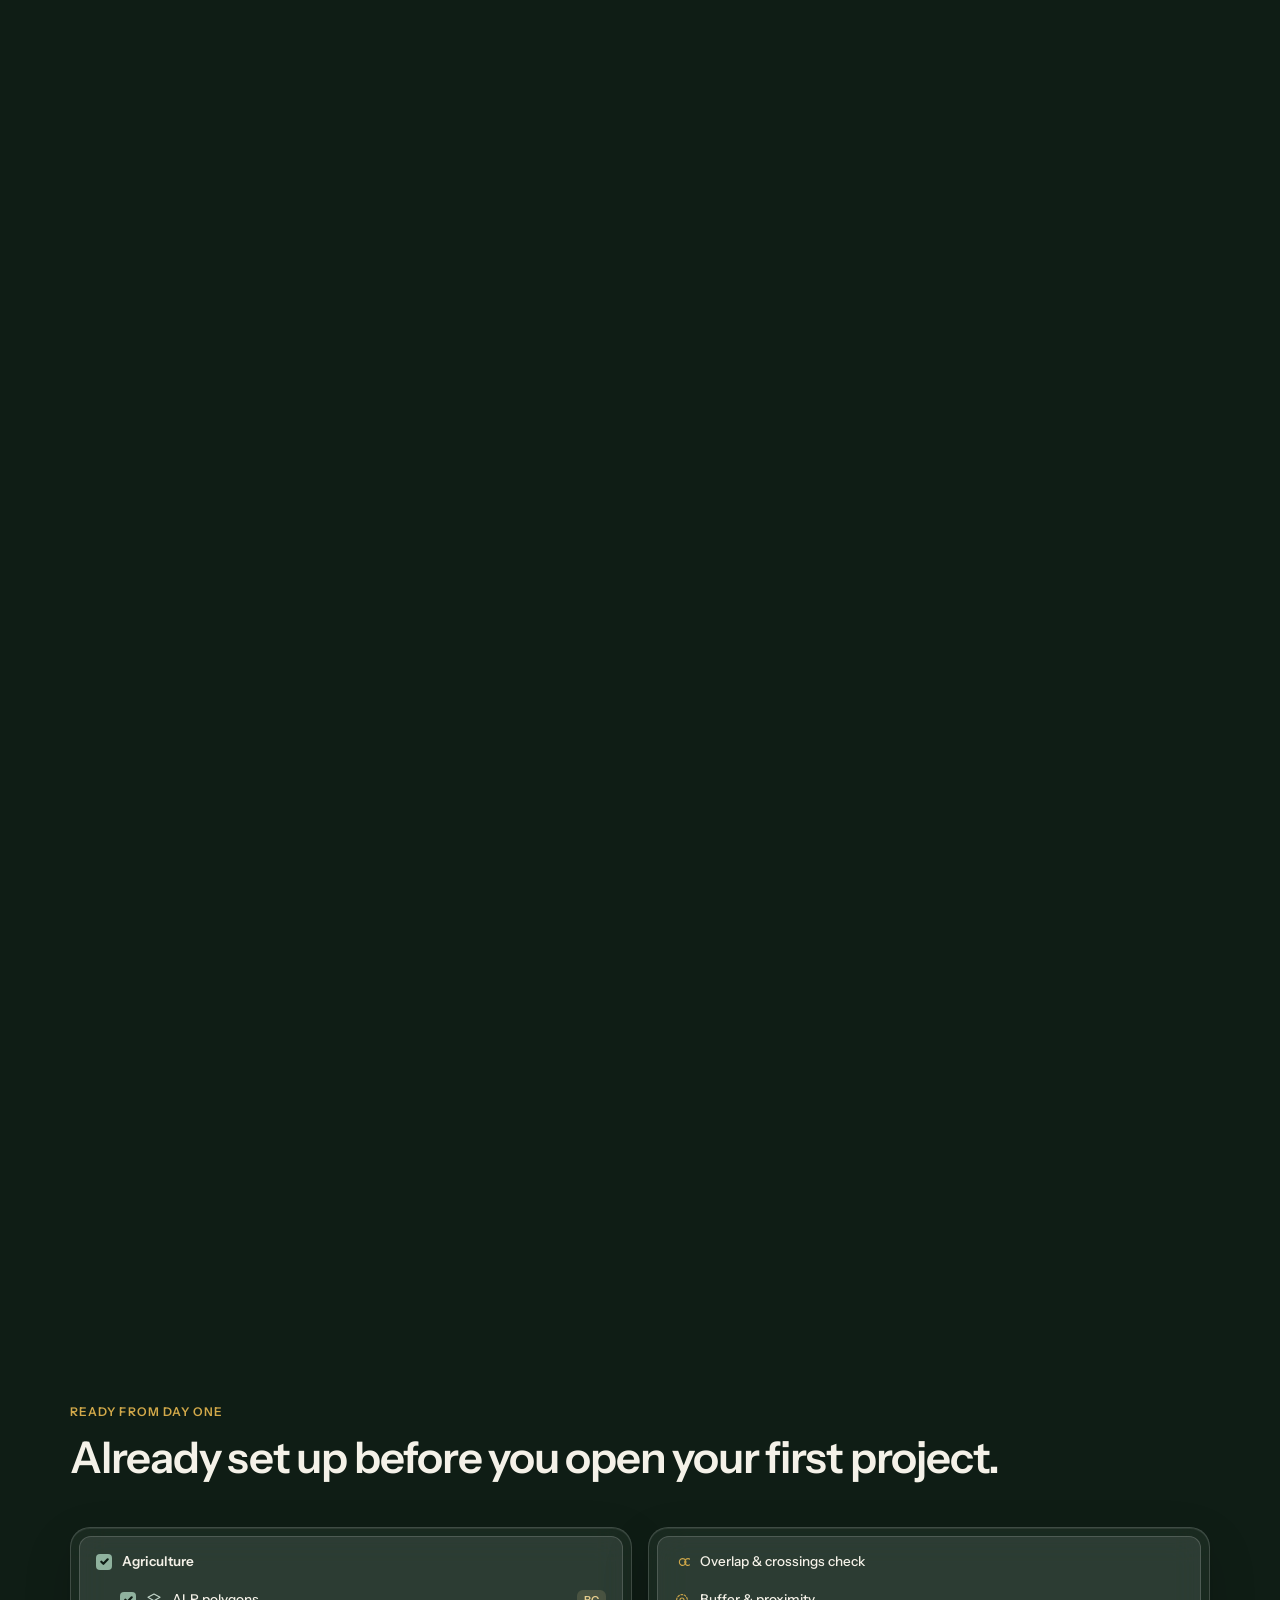
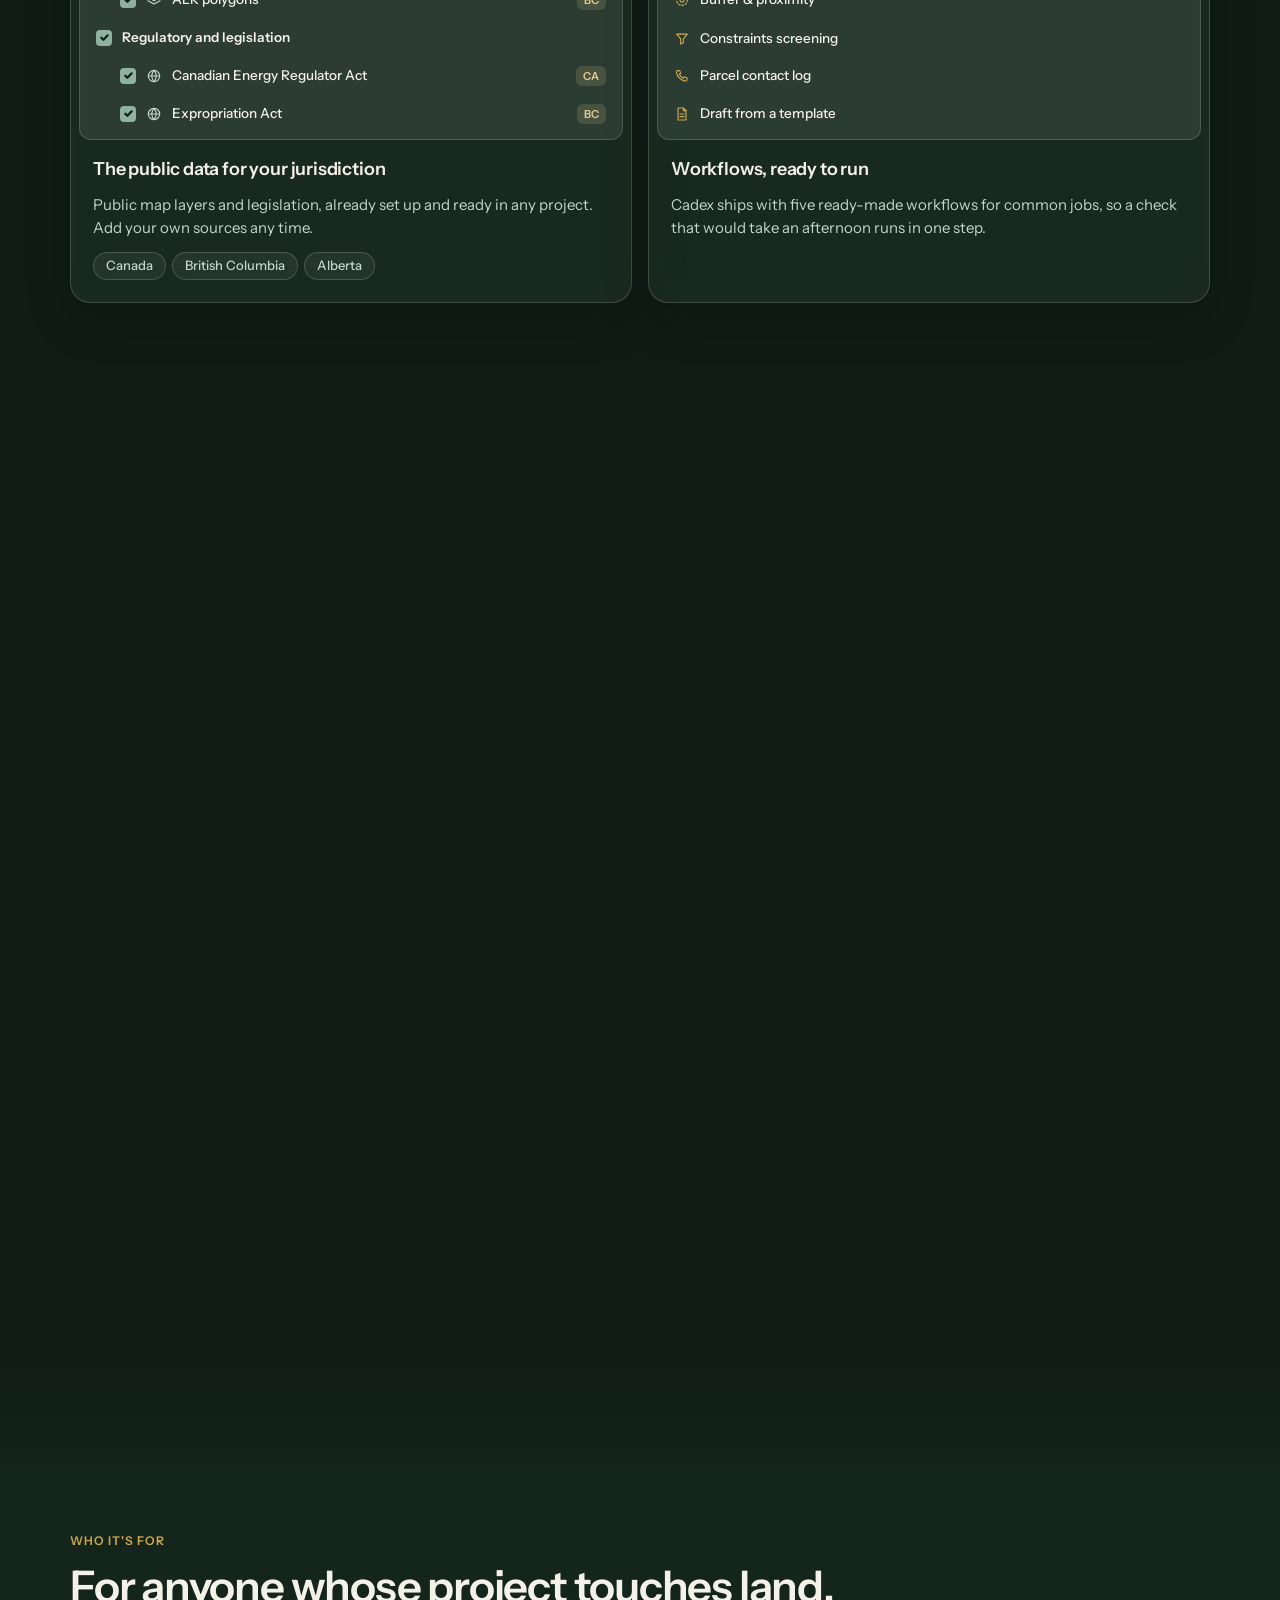
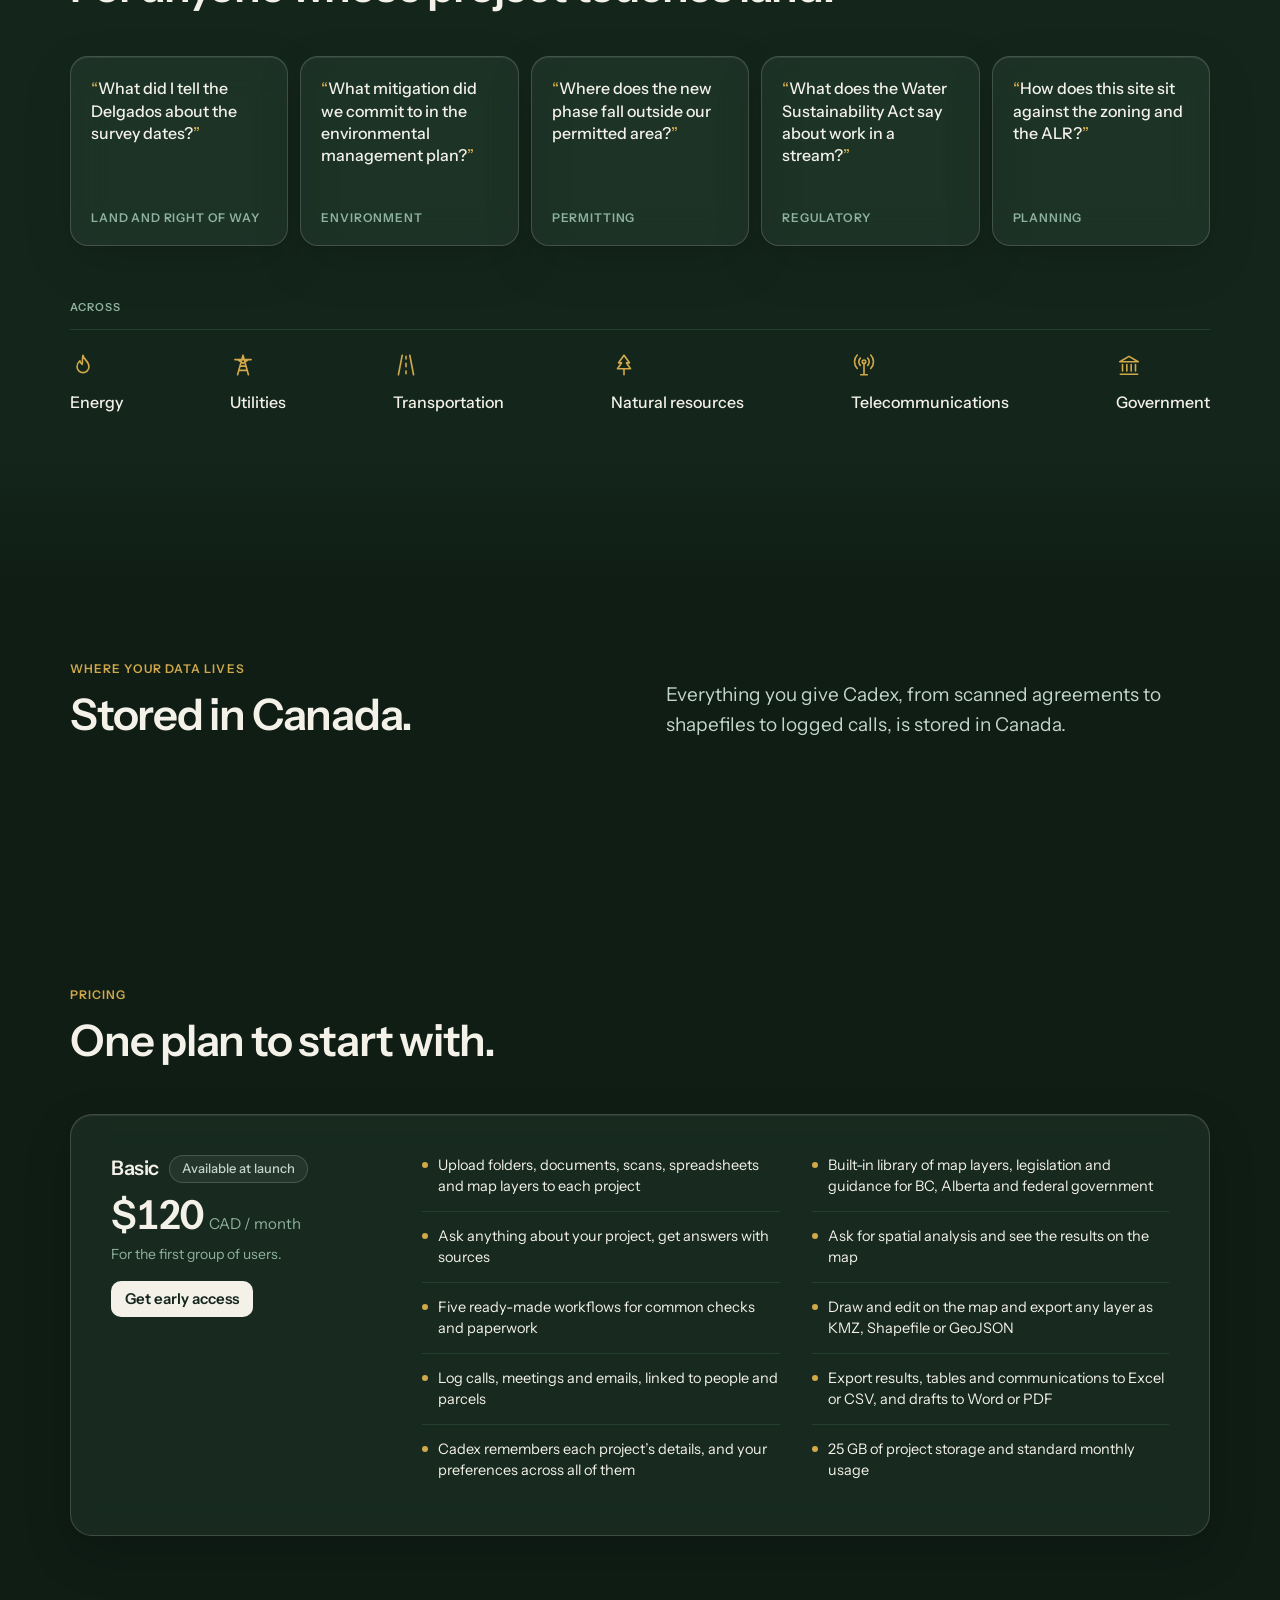
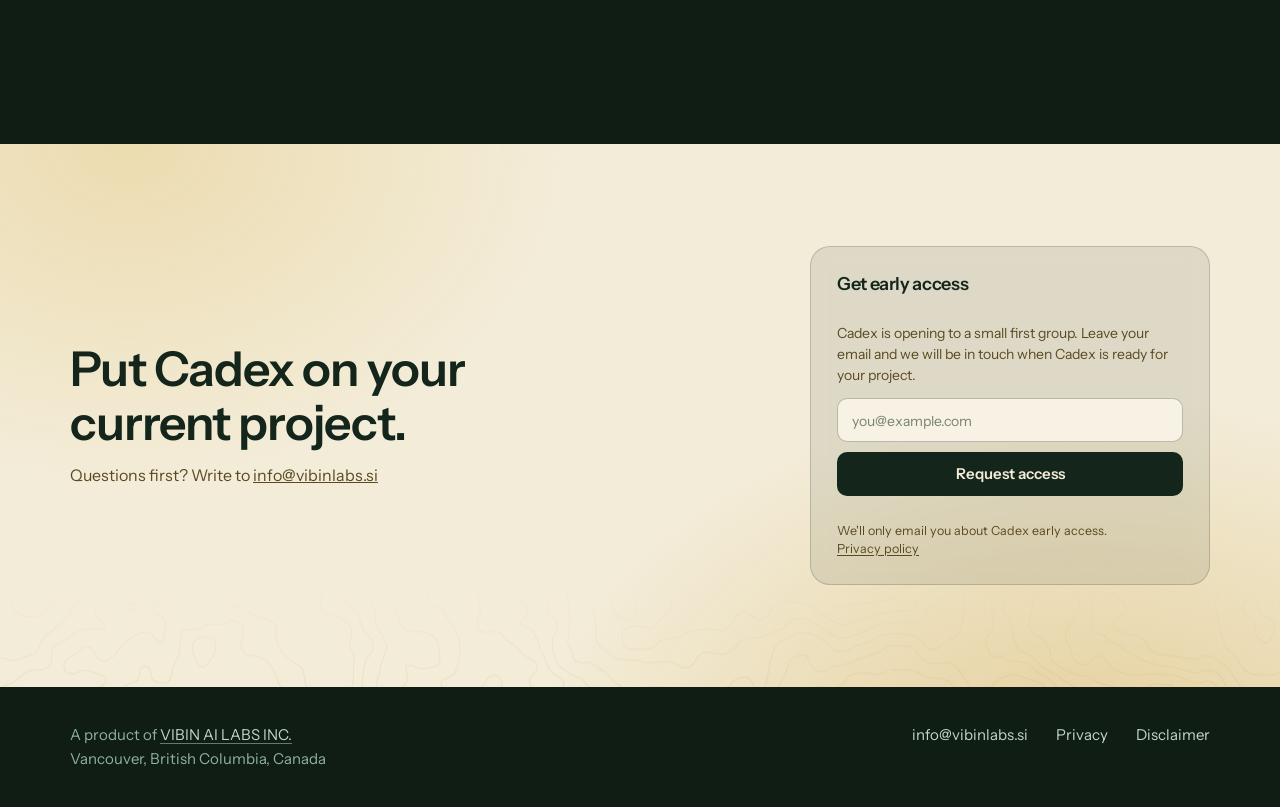
==== commit b947f1a3: "Tidy the early-access details step Send and the "Other" text fields now match the header button heig" ====
--- a/_cadex/index.html
+++ b/_cadex/index.html
@@ -484,6 +484,9 @@
 .early-skip:hover{color:var(--close-ink)}
 .early-done{margin:0;font-size:17px;line-height:1.5;color:var(--close-ink);font-weight:500}
 .close .wrap>div>p a{color:inherit}
+.early .inp::placeholder{font-size:14px}
+.early .early-other{height:36px;font-size:15px;padding:0 12px}
+.early-acts .btn{height:36px;padding:0 14px}
 .vh{position:absolute;width:1px;height:1px;overflow:hidden;clip-path:inset(50%);white-space:nowrap}
 @media (max-width:560px){.early .chip{height:44px;padding:0 16px}.early-skip{padding:12px 4px}}
 </style>
